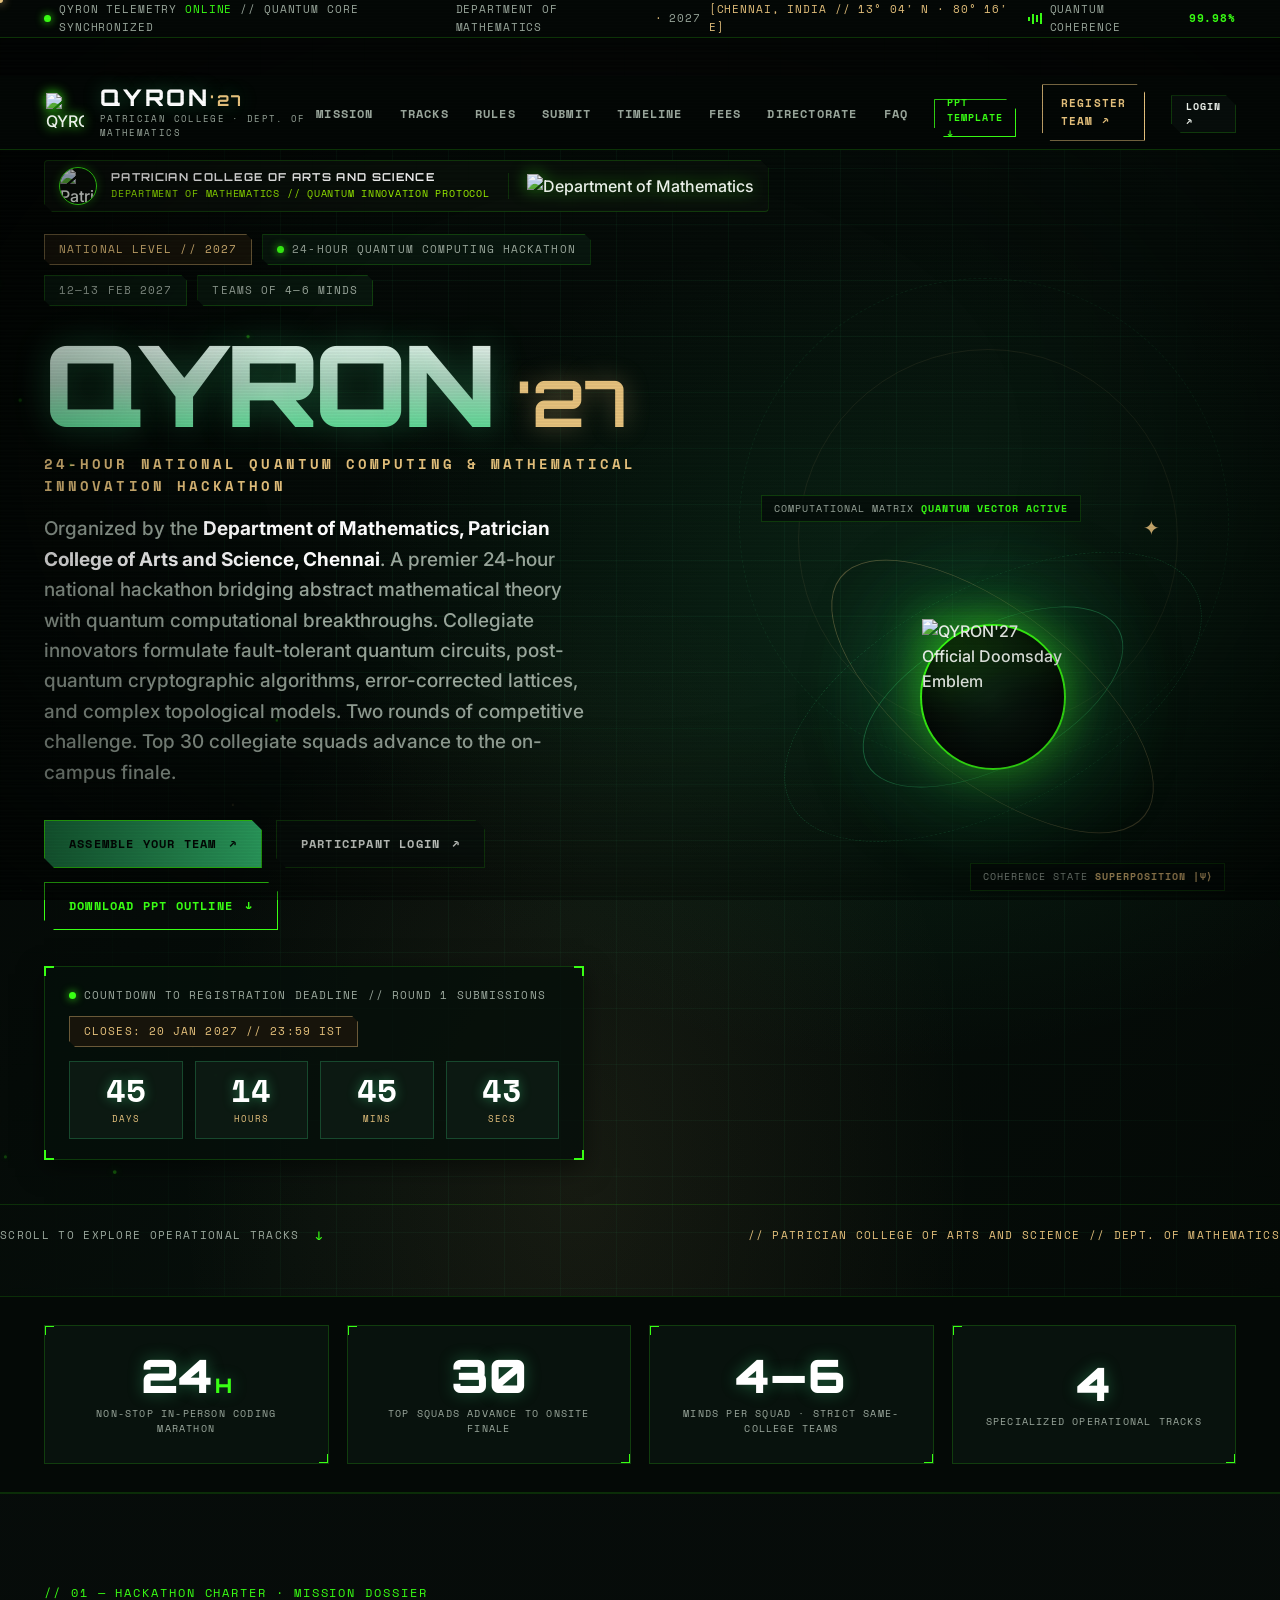
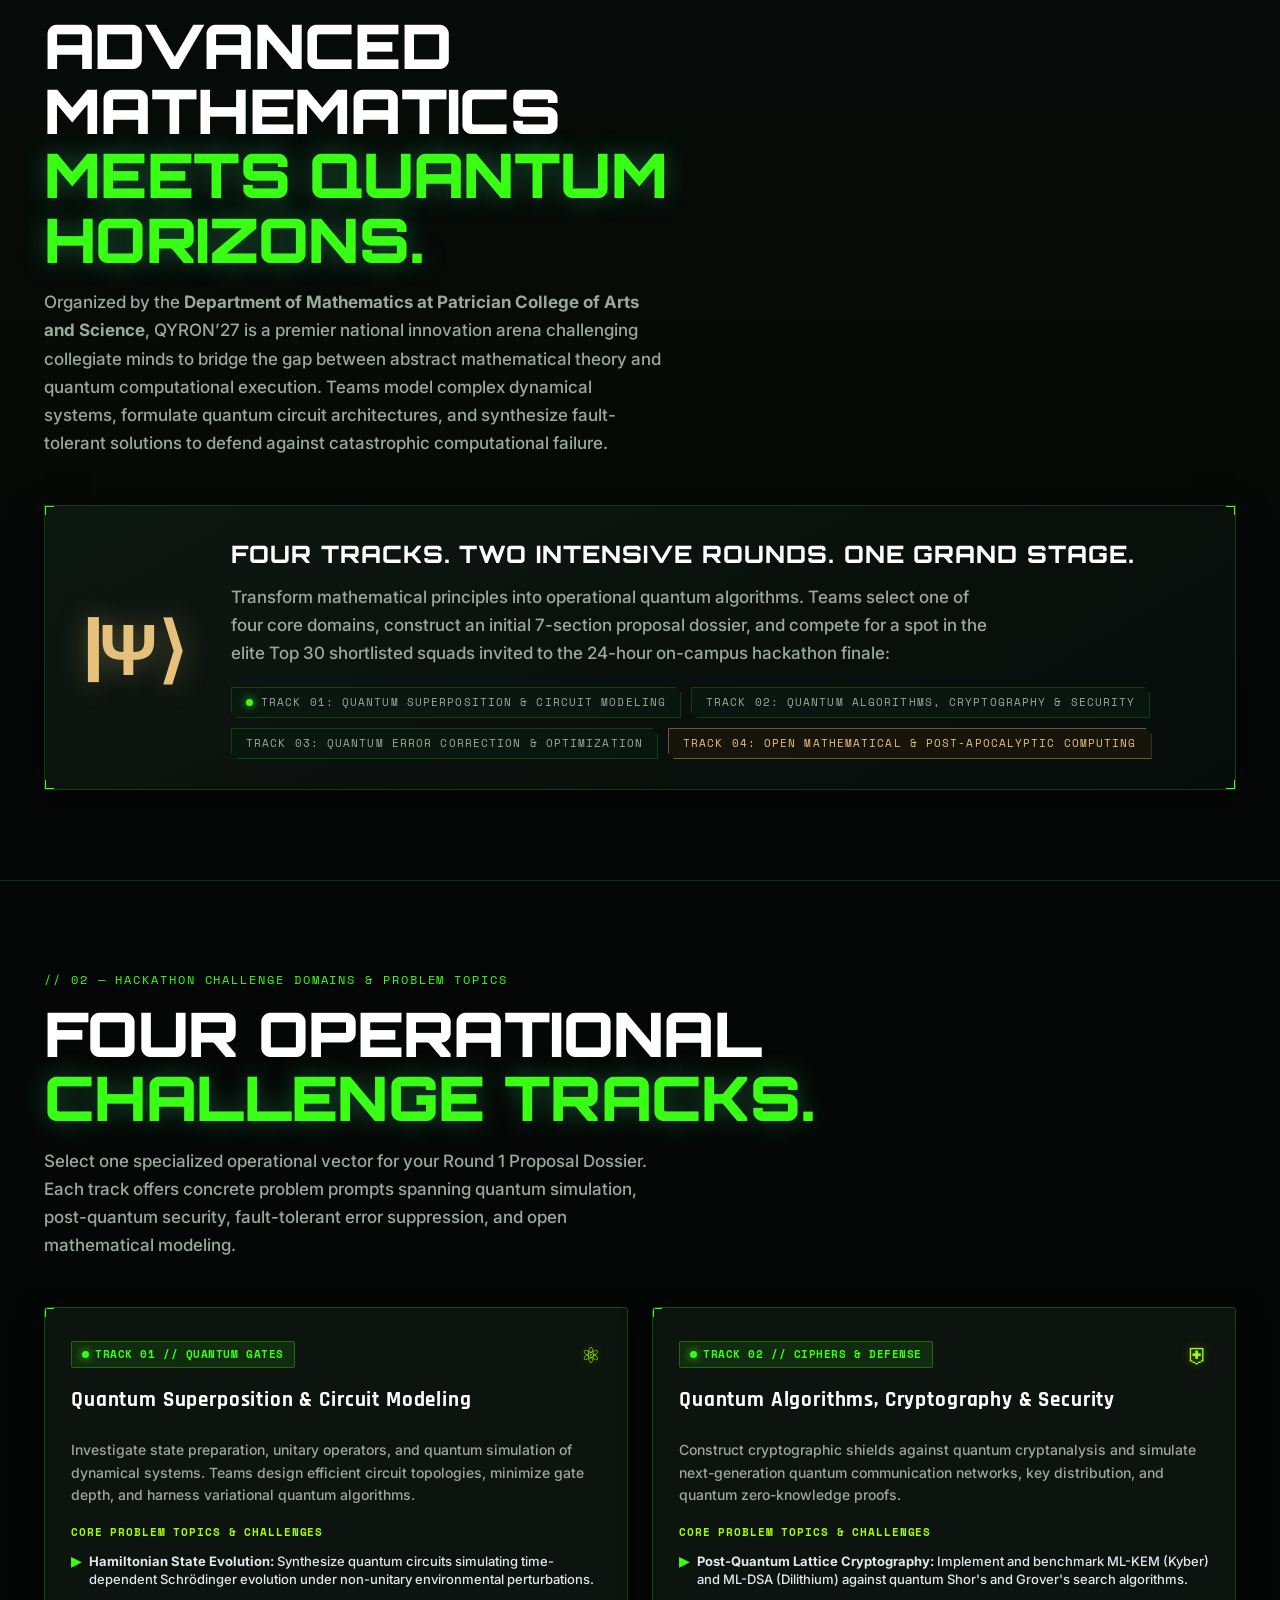
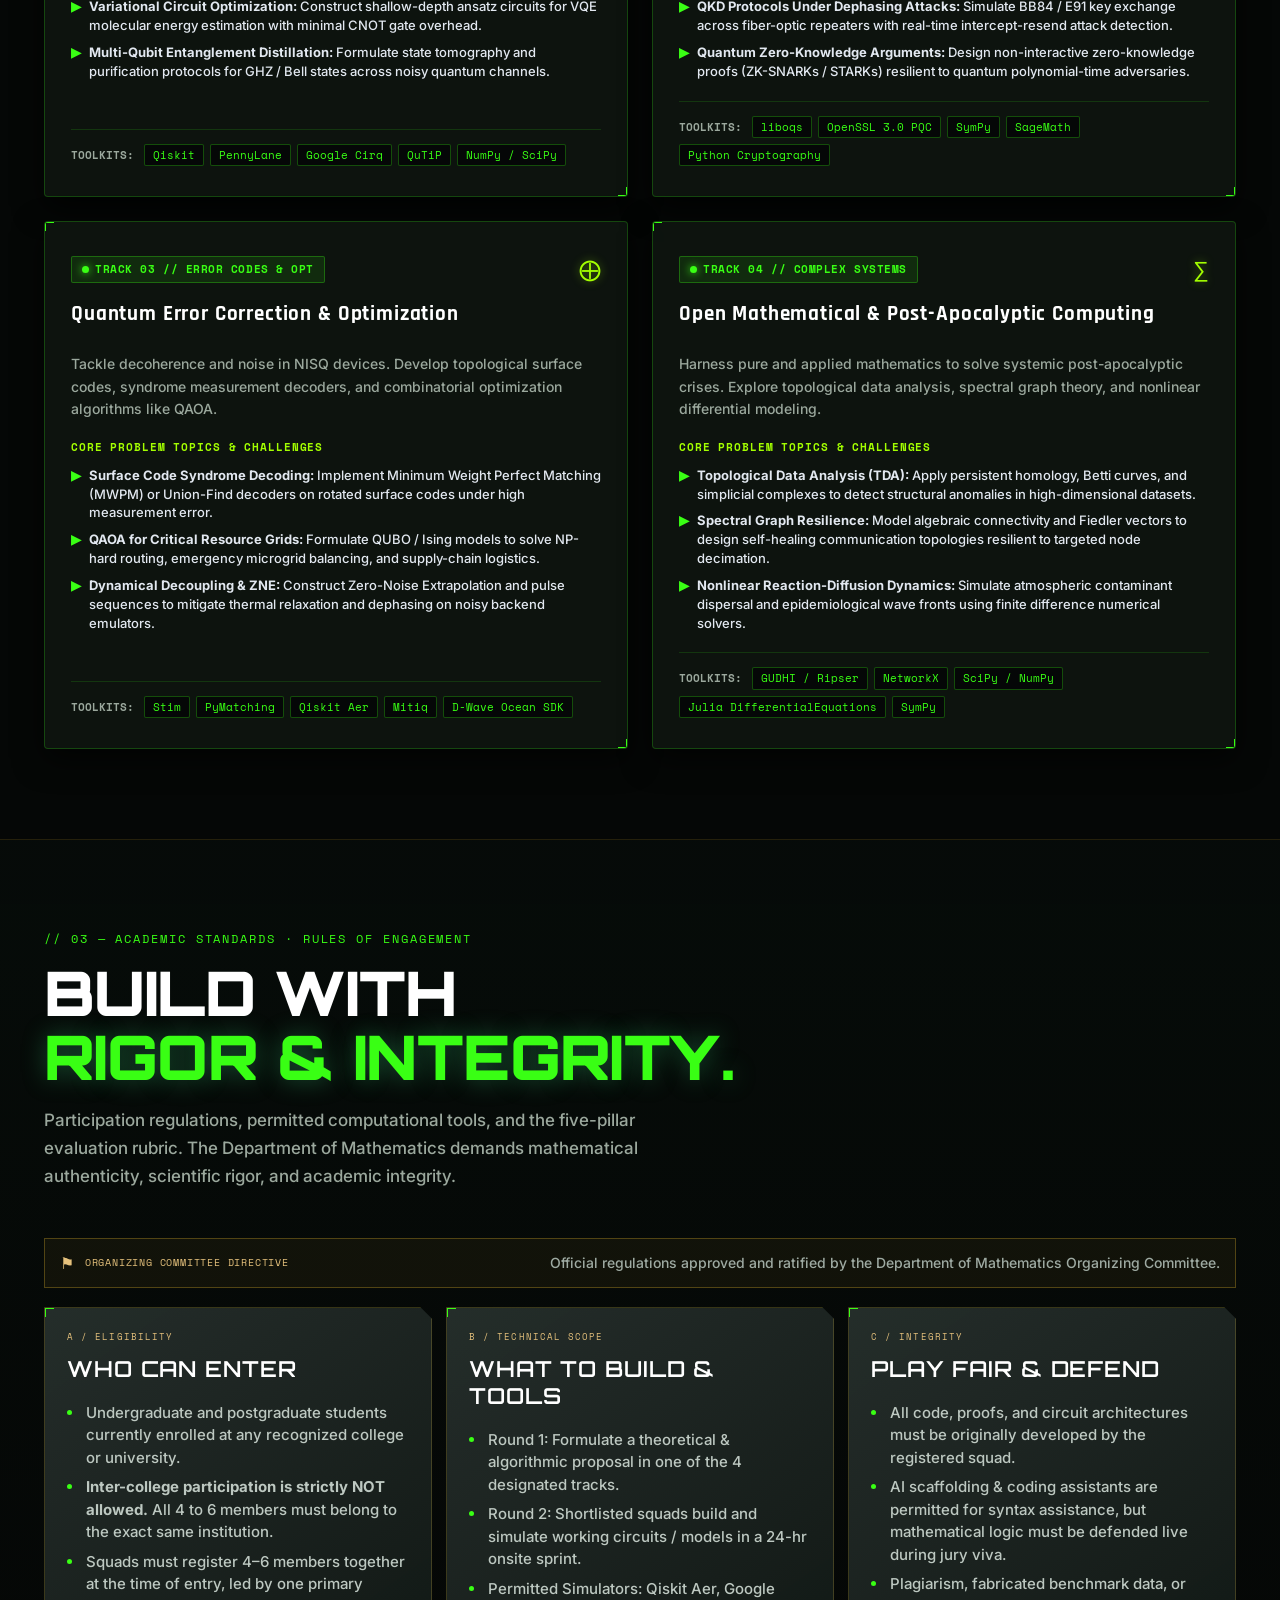
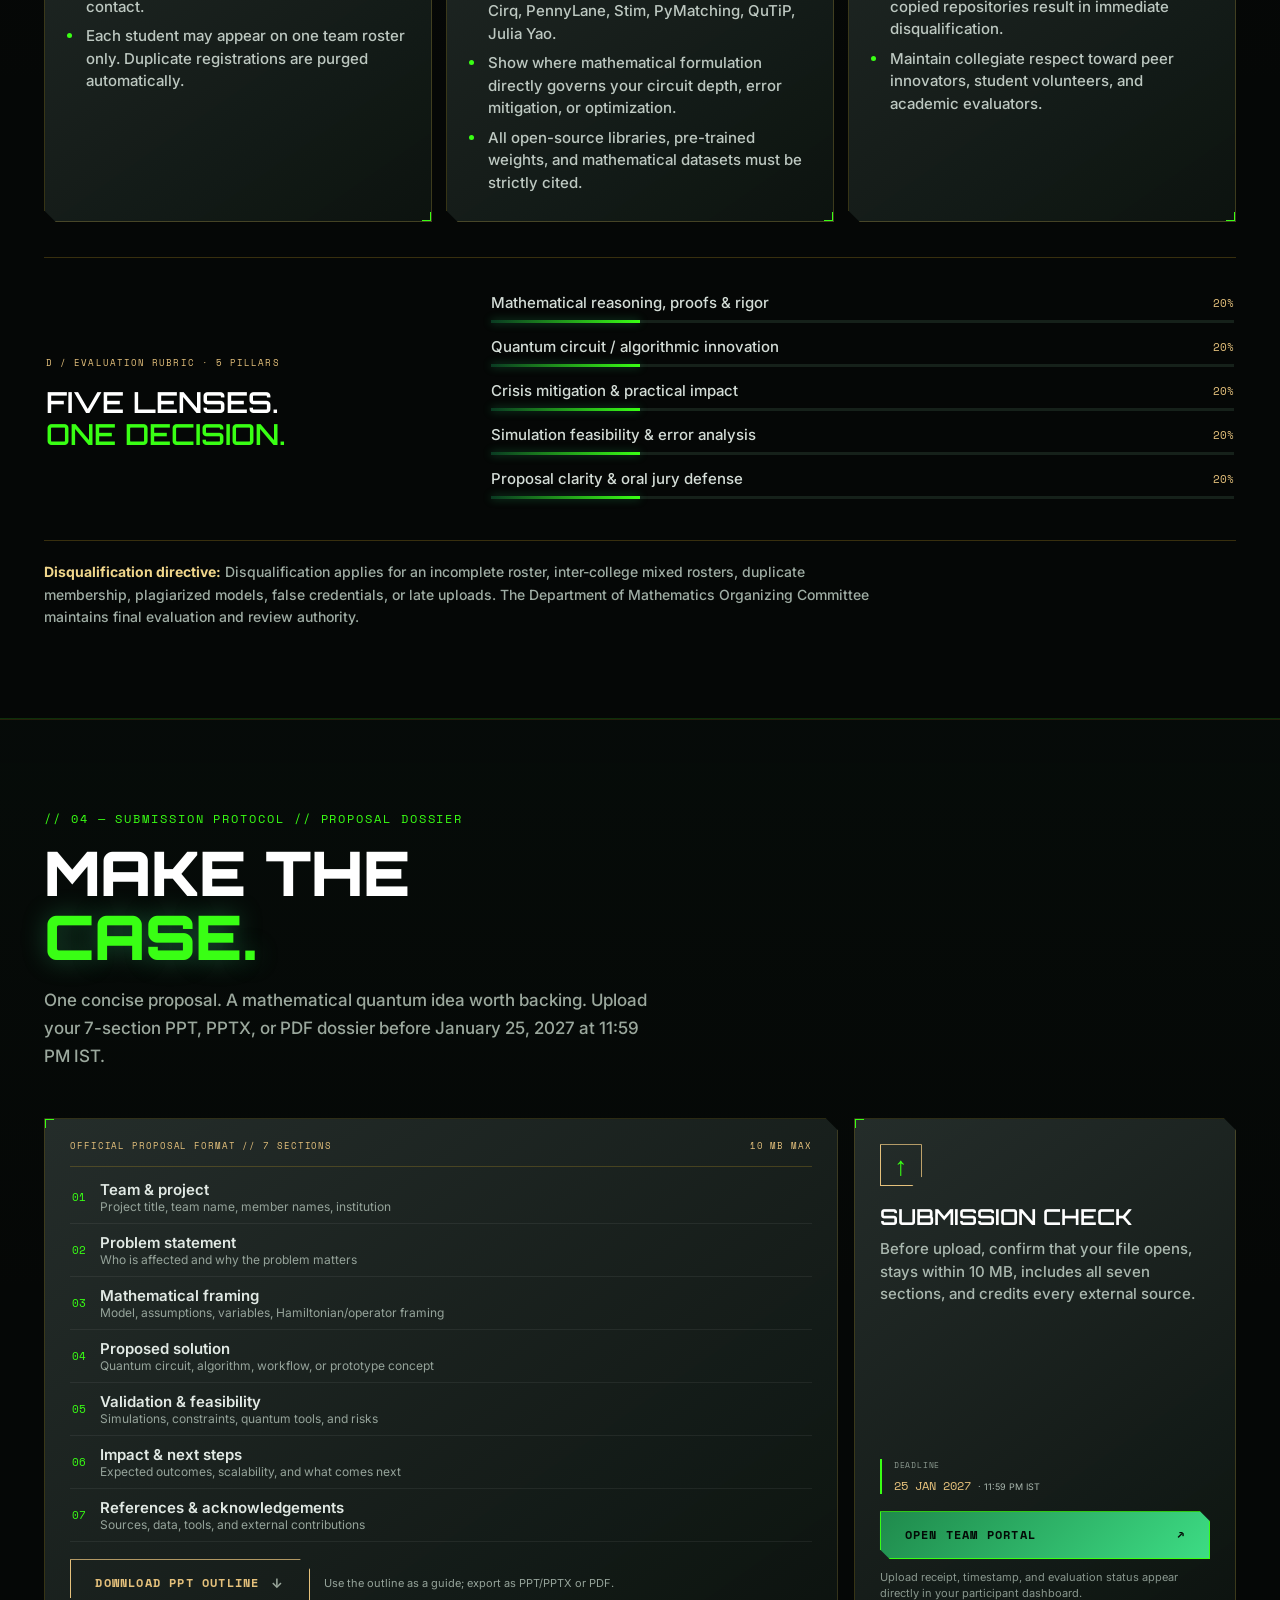
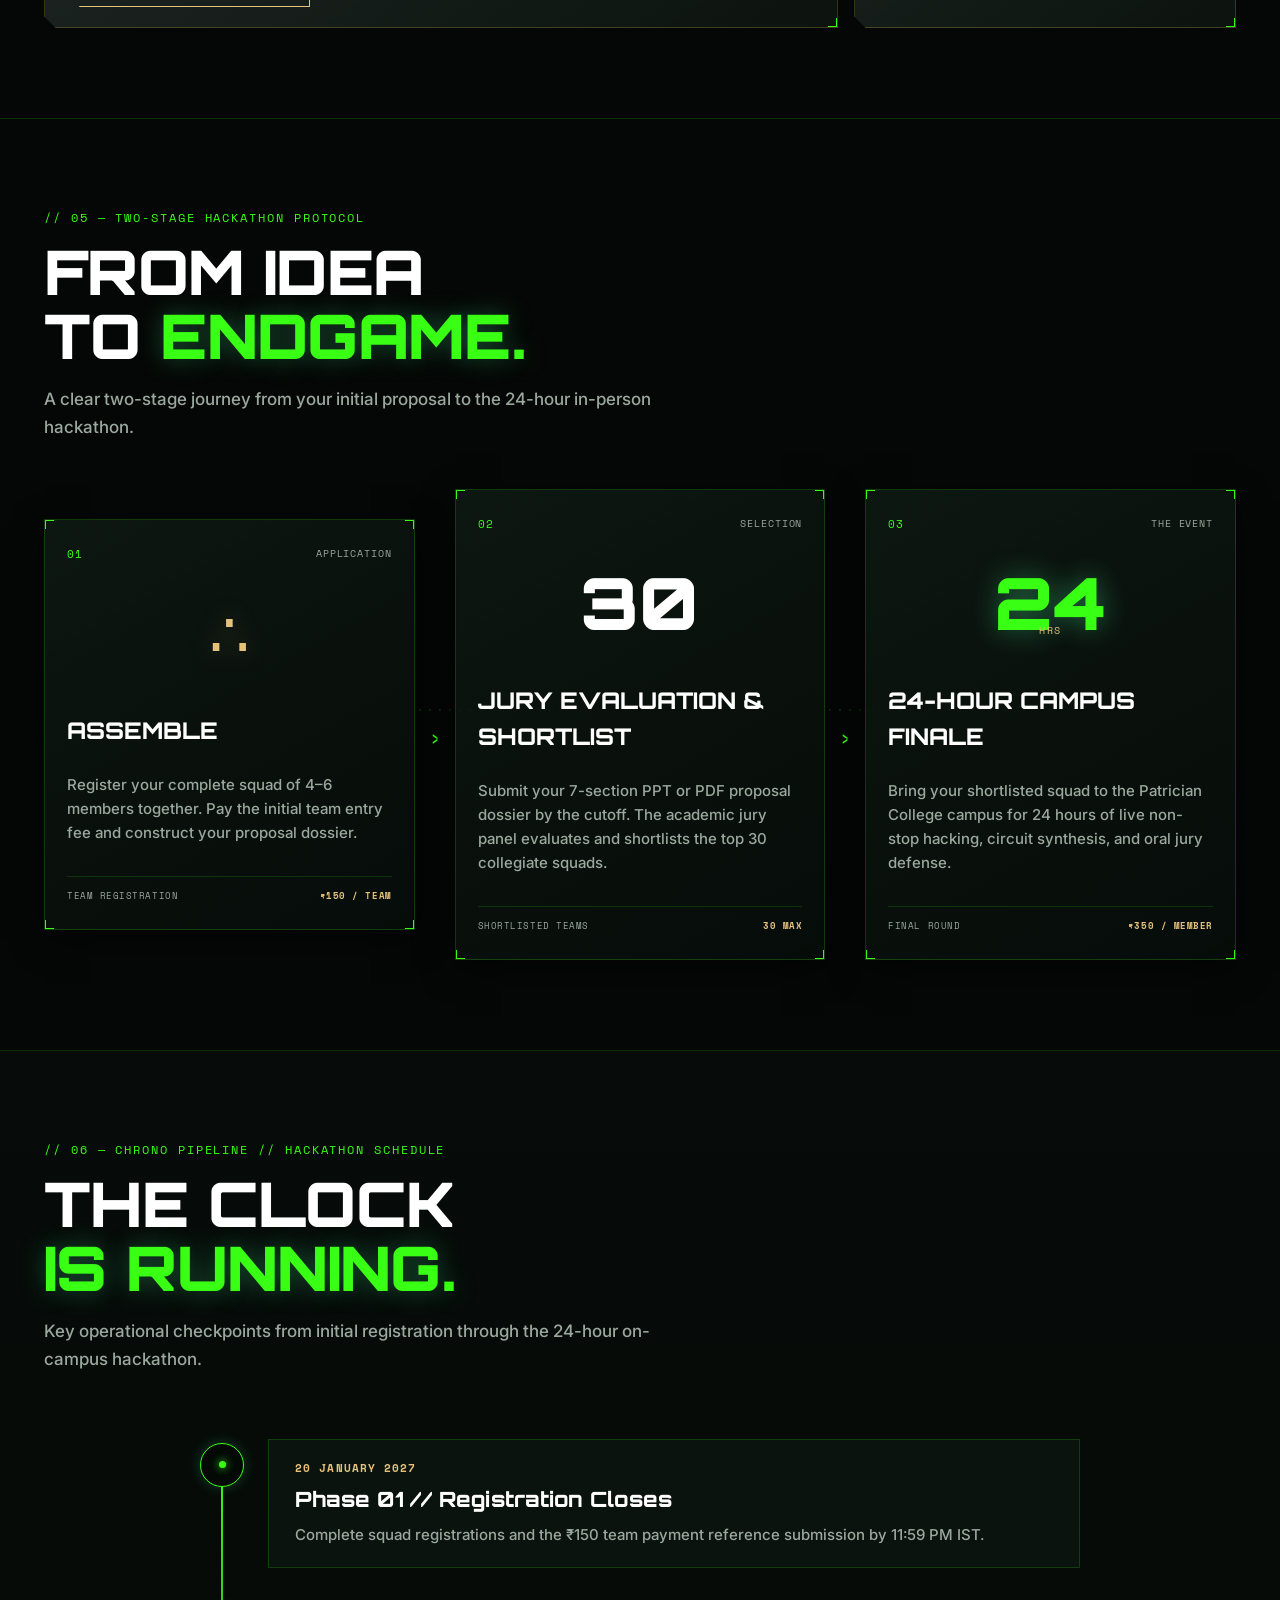
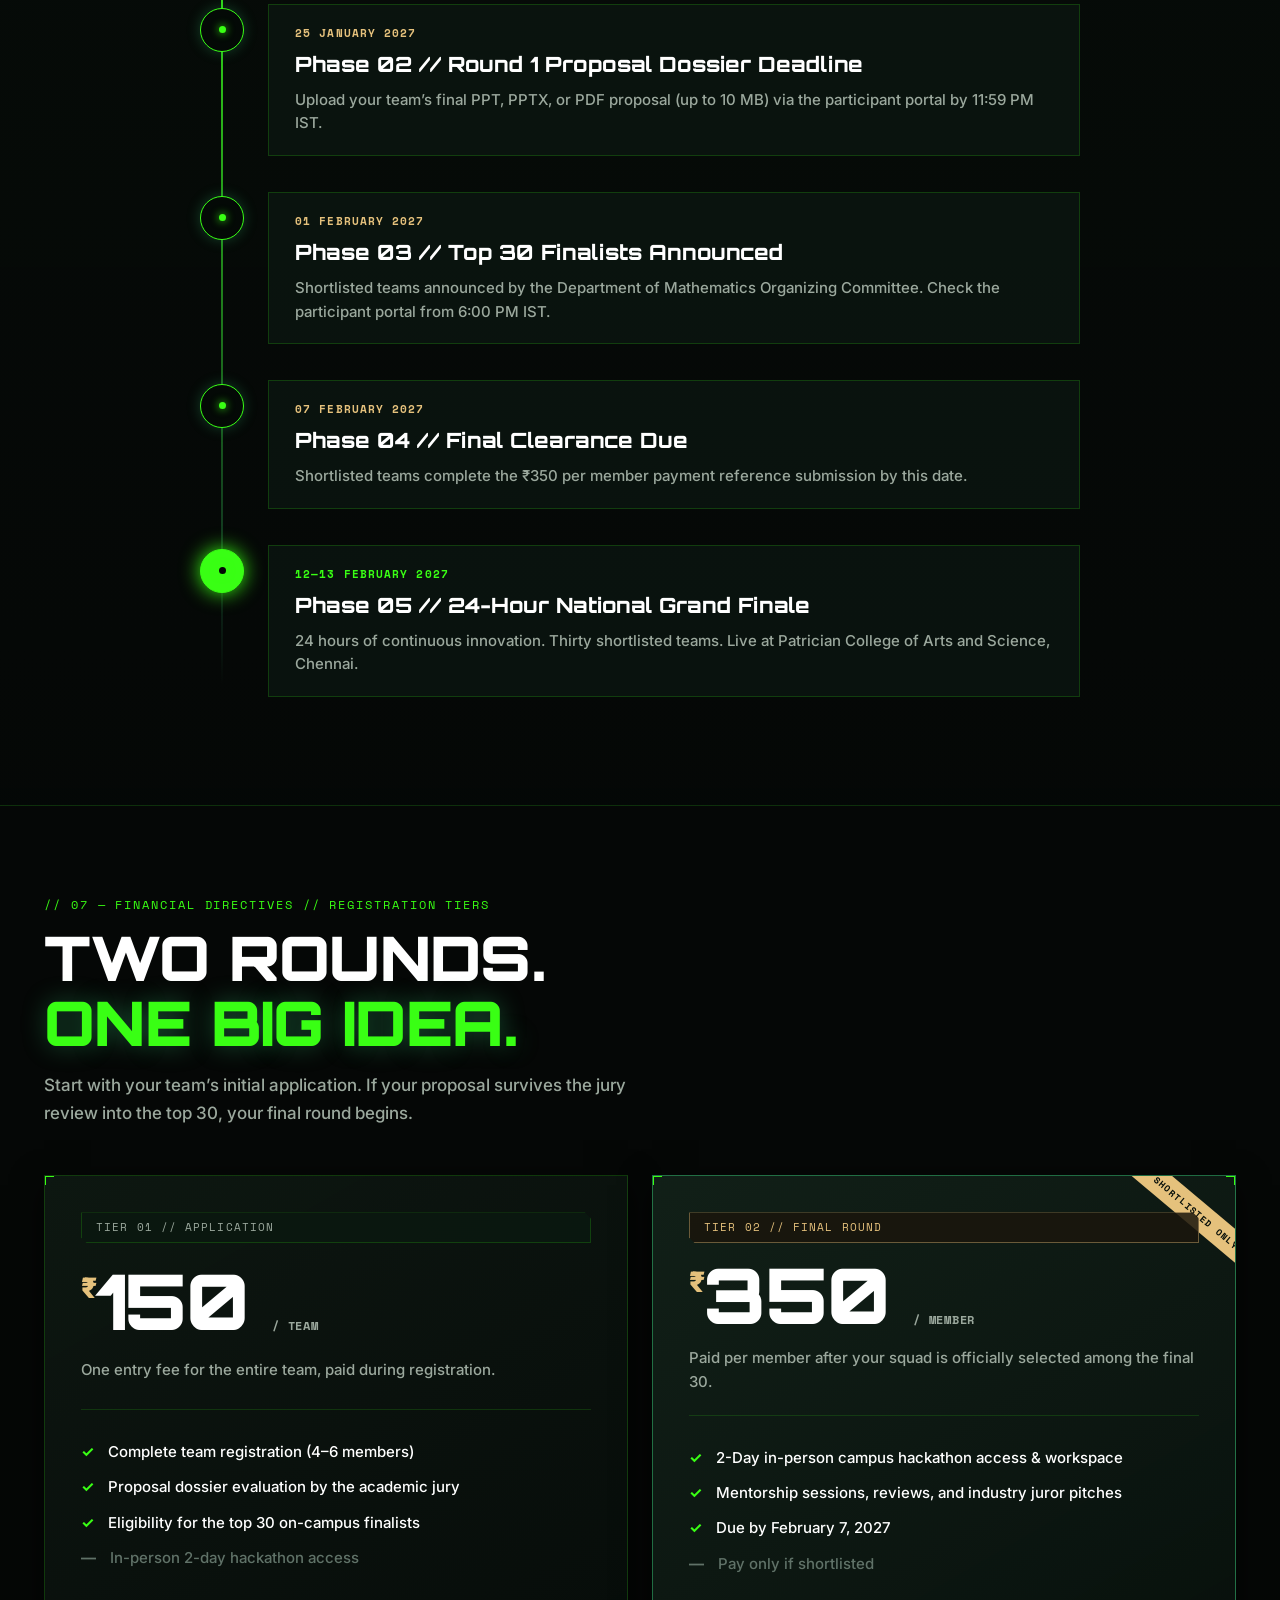
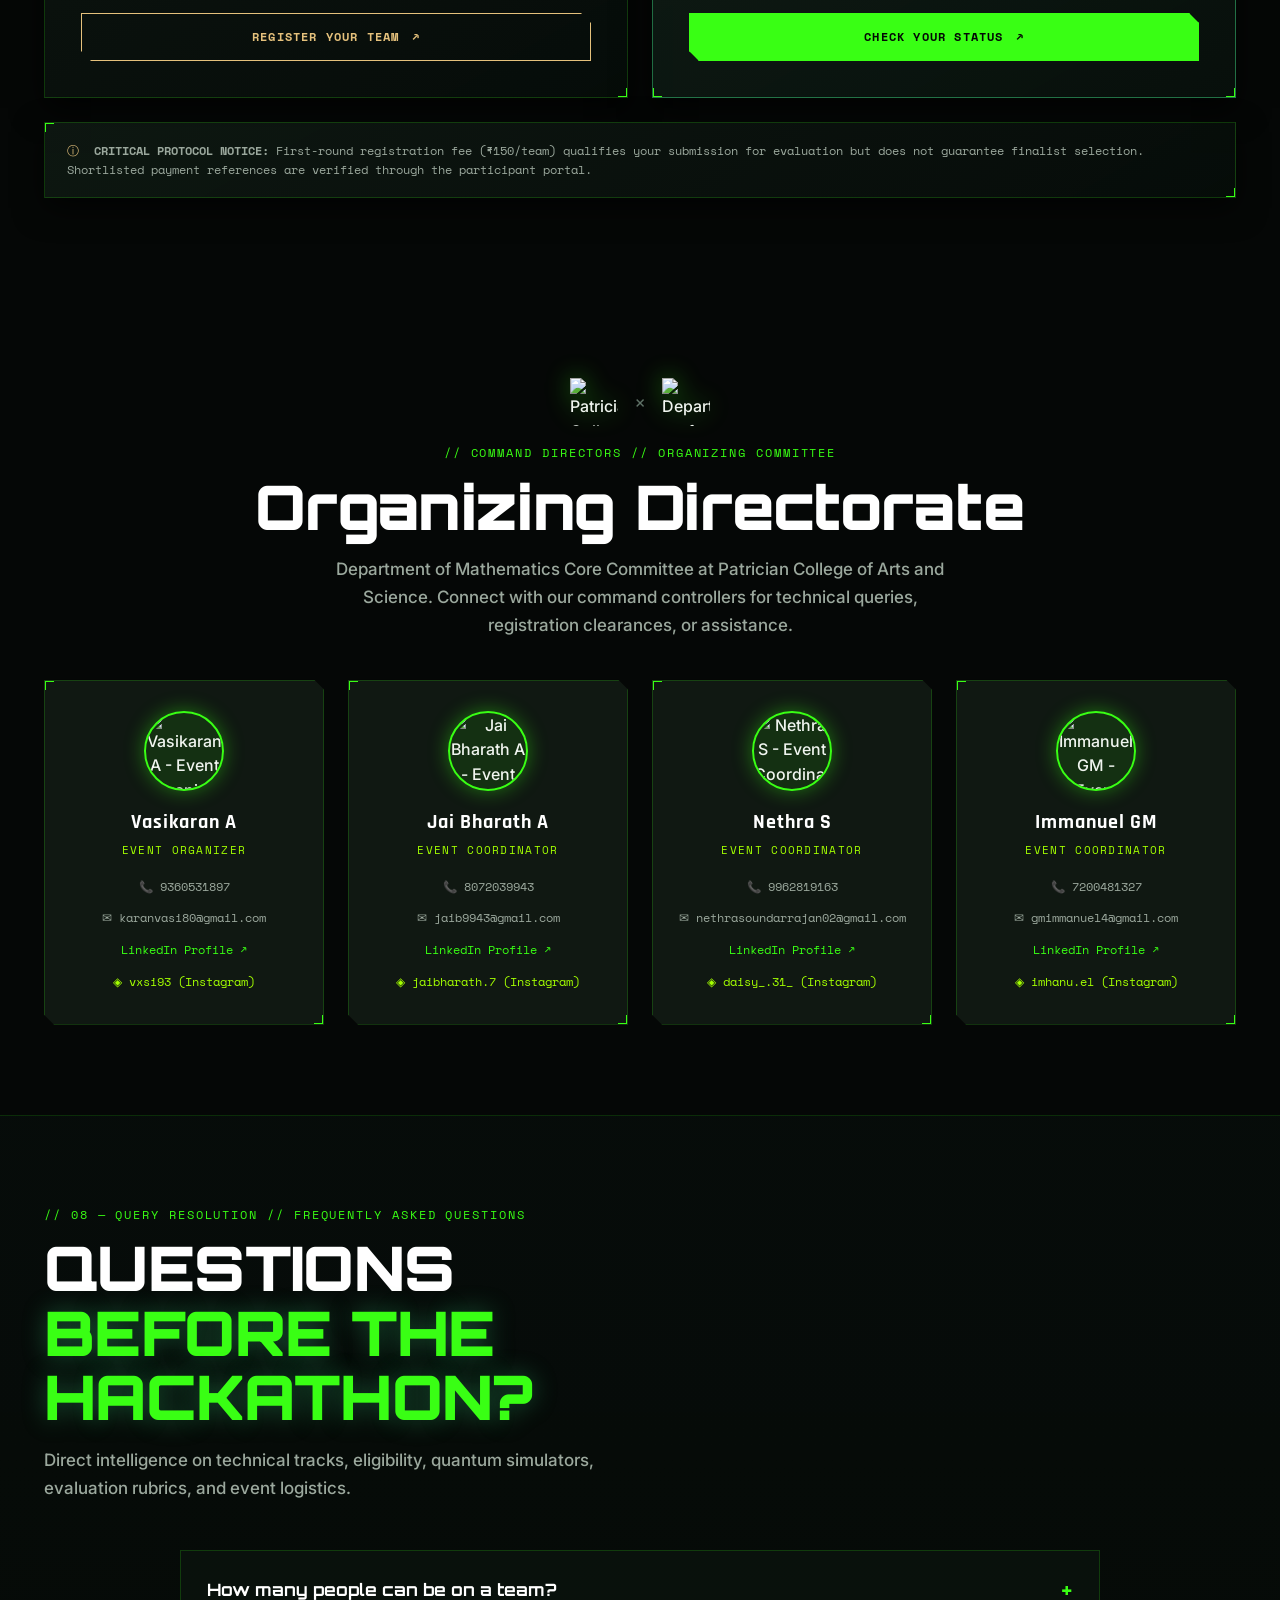
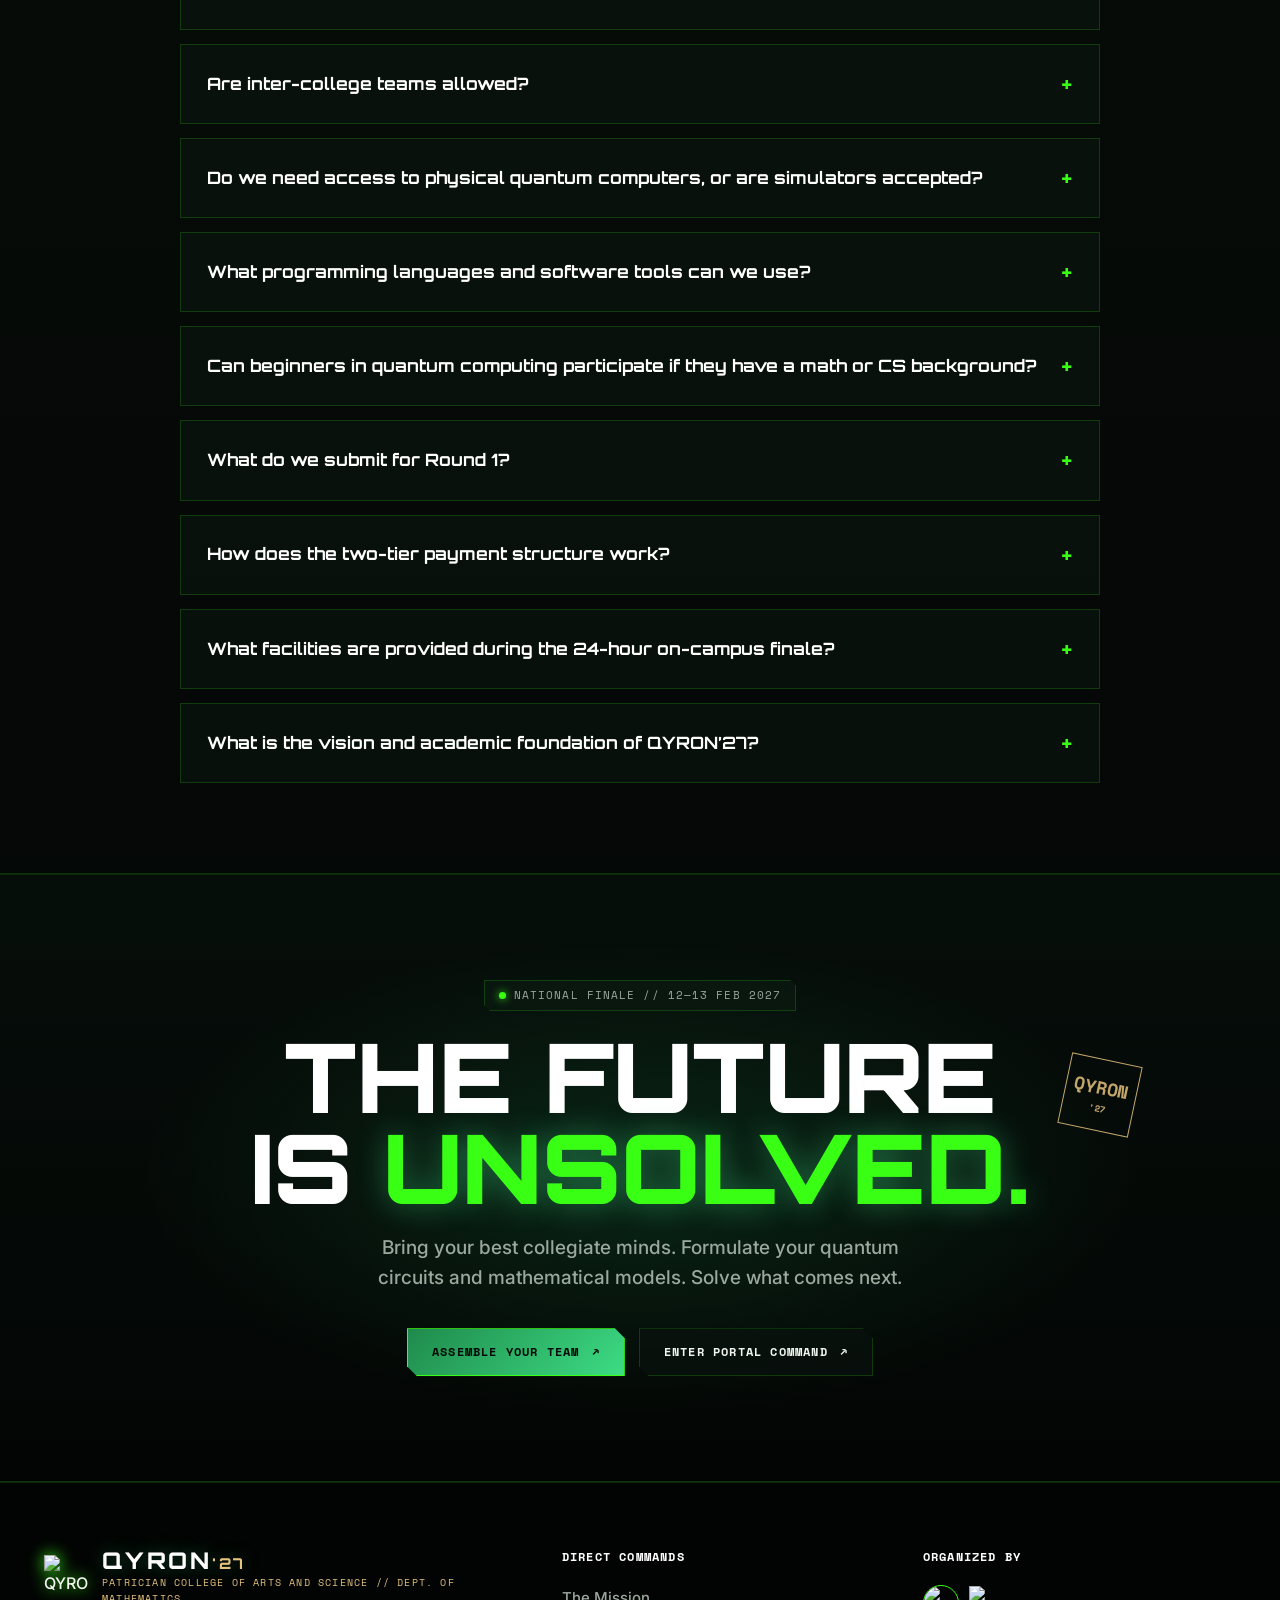
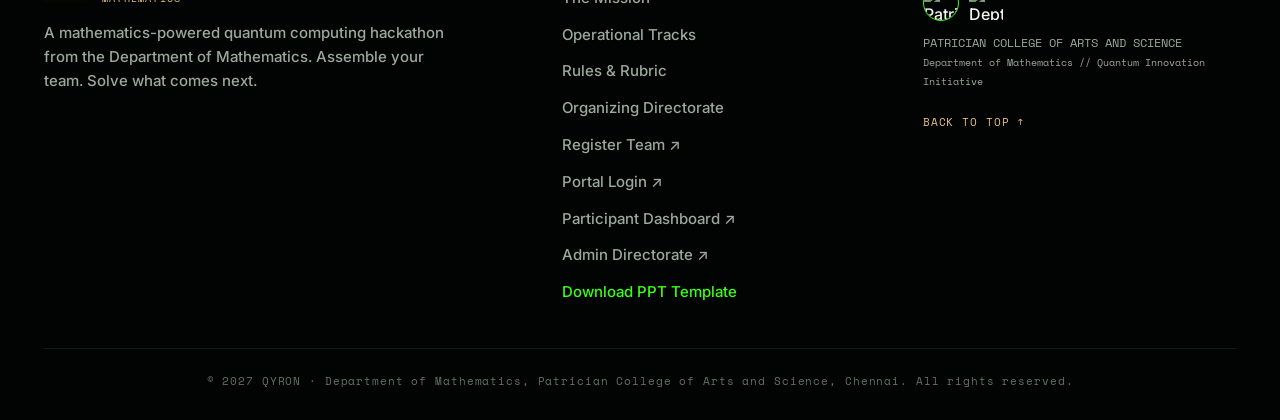
==== frontend/index.html @ 776b0c41 "first commit" ====
<!doctype html>
<html lang="en">
  <head>
    <meta charset="UTF-8" />
    <meta name="viewport" content="width=device-width, initial-scale=1.0" />
    <meta name="theme-color" content="#030504" />
    <meta name="description" content="QYRON’27 — A 24-Hour National Quantum Computing & Mathematical Innovation Hackathon organized by the Department of Mathematics, Patrician College of Arts and Science, Chennai. Assemble your team. Formulate what comes next." />
    <title>QYRON’27 — National Quantum Computing &amp; Mathematical Innovation Hackathon</title>
    <!-- Favicon -->
    <link rel="icon" type="image/x-icon" href="/favicon.ico" />
    <link rel="icon" type="image/png" sizes="32x32" href="/assets/favicon-32x32.png" />
    <link rel="icon" type="image/png" sizes="16x16" href="/assets/favicon-16x16.png" />
    <link rel="apple-touch-icon" sizes="180x180" href="/assets/apple-touch-icon.png" />
    <!-- Typography: Orbitron, Rajdhani, Space Mono, Inter -->
    <link rel="preconnect" href="https://fonts.googleapis.com" />
    <link rel="preconnect" href="https://fonts.gstatic.com" crossorigin />
    <link href="https://fonts.googleapis.com/css2?family=Inter:wght@300;400;500;600;700&family=Orbitron:wght@500;600;700;800;900&family=Rajdhani:wght@500;600;700&family=Space+Mono:ital,wght@0,400;0,700;1,400&display=swap" rel="stylesheet" />
    <link rel="stylesheet" href="/css/variables.css" />
    <link rel="stylesheet" href="/css/base.css" />
    <link rel="stylesheet" href="/css/components.css" />
    <link rel="stylesheet" href="/css/site-sections.css" />
    <link rel="stylesheet" href="/css/feature-components.css" />
    <link rel="stylesheet" href="/css/portal-features.css" />
    <link rel="stylesheet" href="/css/animations.css" />
    <link rel="stylesheet" href="/portal.css" />
    <link rel="stylesheet" href="/css/doom-theme.css" />
    <script src="/js/doom-cursor.js" defer></script>
    <script src="/main.js" defer></script>
    <script src="/js/doom-eggs.js" defer></script>
  </head>
  <body>
    <!-- Loading Screen -->
    <div class="loading-screen" id="loadingScreen" aria-hidden="true">
      <div class="loading-lockup">
        PATRICIAN COLLEGE OF ARTS AND SCIENCE // DEPT. OF MATHEMATICS
        <strong>QYRON’27</strong>
        <span id="bootLine">INITIALIZING NATIONAL QUANTUM HACKATHON</span>
      </div>
    </div>

    <!-- CRT Overlay & Cyber Grid -->
    <div class="crt-overlay" aria-hidden="true"></div>
    <div class="cyber-grid" aria-hidden="true"></div>
    <div class="noise" aria-hidden="true"></div>

    <!-- Top HUD Telemetry Bar (Aligned with Container) -->
    <header class="hud-bar" id="hudTopBar">
      <div class="container">
        <div class="hud-telemetry-item">
          <span class="pulse-led"></span>
          <span class="mono-tag">
            <span class="hud-status-full">QYRON TELEMETRY <b>ONLINE</b> // QUANTUM CORE SYNCHRONIZED</span>
            <span class="hud-status-short">QYRON GRID <b>ACTIVE</b></span>
          </span>
        </div>
        <div class="hud-telemetry-item">
          <span class="mono-tag">DEPARTMENT OF MATHEMATICS <em>·</em> 2027</span>
          <span class="mono-tag hud-coord" style="color:var(--gold);">[CHENNAI, INDIA // 13° 04′ N · 80° 16′ E]</span>
        </div>
        <div class="hud-telemetry-item">
          <span class="audio-toggle">
            <span class="sound-bars"><i></i><i></i><i></i><i></i></span>
            QUANTUM COHERENCE <b>99.98%</b>
          </span>
        </div>
      </div>
    </header>

    <!-- Main Navigation Bar (Aligned with Container) -->
    <nav class="term-navbar">
      <div class="container">
        <a class="term-logo-wrapper" href="#home" aria-label="QYRON home">
          <div class="term-emblem" style="padding:2px; display:flex; align-items:center; justify-content:center;">
            <img src="assets/qyron-logo-doomsday.png" alt="QYRON 27 Emblem" style="width:38px; height:38px; object-fit:contain; filter:drop-shadow(0 0 6px var(--doom-green));">
          </div>
          <div>
            <div class="term-brand-name">QYRON<span>'27</span></div>
            <div class="term-brand-sub">PATRICIAN COLLEGE · DEPT. OF MATHEMATICS</div>
          </div>
        </a>

        <button class="mobile-nav-toggle" id="menuToggle" aria-label="Open navigation">☰</button>

        <ul class="term-nav-links" id="mainNav">
          <li><a href="#mission" class="term-nav-link">MISSION</a></li>
          <li><a href="#tracks" class="term-nav-link">TRACKS</a></li>
          <li><a href="#rules" class="term-nav-link">RULES</a></li>
          <li><a href="#submission-guide" class="term-nav-link">SUBMIT</a></li>
          <li><a href="#timeline" class="term-nav-link">TIMELINE</a></li>
          <li><a href="#fees" class="term-nav-link">FEES</a></li>
          <li><a href="#team" class="term-nav-link">DIRECTORATE</a></li>
          <li><a href="#faq" class="term-nav-link">FAQ</a></li>
          <li><a class="button button-outline" href="assets/qyron-proposal-outline.pptx" download style="border-color:var(--doom-green);color:var(--doom-green);height:38px;padding:0 12px;font-size:10px;">PPT TEMPLATE ↓</a></li>
          <li><a href="/register" class="btn-register">REGISTER TEAM ↗</a></li>
          <li><a href="/login" class="button button-ghost" style="height:38px;padding:0 14px;font-size:10px;">LOGIN ↗</a></li>
        </ul>
      </div>
    </nav>

    <main>
      <!-- ═══════ HERO SECTION ═══════ -->
      <section class="hero" id="home">
        <canvas class="ember-canvas" id="emberCanvas" aria-hidden="true"></canvas>
        <div class="hero-grid" aria-hidden="true"></div>
        <div class="orbit orbit-one" aria-hidden="true"></div>
        <div class="orbit orbit-two" aria-hidden="true"></div>

        <div class="container">
          <!-- INSTITUTIONAL CO-HOSTING ACCREDITATION BADGE -->
          <div class="inst-partner-strip">
            <img src="assets/patrician-college-logo.jpg" alt="Patrician College of Arts and Science" class="inst-logo-patrician">
            <div class="inst-details">
              <strong>PATRICIAN COLLEGE OF ARTS AND SCIENCE</strong>
              <span>DEPARTMENT OF MATHEMATICS // QUANTUM INNOVATION PROTOCOL</span>
            </div>
            <div class="inst-divider"></div>
            <div class="inst-logo-iic-badge" title="Department of Mathematics Emblem">
              <img src="assets/department-phoenix-logo.png" alt="Department of Mathematics" class="inst-logo-dept">
            </div>
          </div>

          <div class="hero-two-col">
            <!-- Left Column: Copy -->
            <div class="hero-copy">
              <div class="hero-badge-group">
                <span class="term-badge term-badge-gold">NATIONAL LEVEL // 2027</span>
                <span class="term-badge"><span class="pulse-led"></span>24-HOUR QUANTUM COMPUTING HACKATHON</span>
                <span class="term-badge">12—13 FEB 2027</span>
                <span class="term-badge">TEAMS OF 4—6 MINDS</span>
              </div>

              <h1 aria-label="QYRON '27"><span class="hero-name">QYRON</span><span class="hero-year-mark">'27</span></h1>

              <div class="hero-tagline">24-HOUR NATIONAL QUANTUM COMPUTING &amp; MATHEMATICAL INNOVATION HACKATHON</div>

              <p class="hero-lede">
                Organized by the <strong>Department of Mathematics, Patrician College of Arts and Science, Chennai</strong>. A premier 24-hour national hackathon bridging abstract mathematical theory with quantum computational breakthroughs. Collegiate innovators formulate fault-tolerant quantum circuits, post-quantum cryptographic algorithms, error-corrected lattices, and complex topological models. Two rounds of competitive challenge. Top 30 collegiate squads advance to the on-campus finale.
              </p>

              <div class="hero-actions">
                <a class="button button-primary" href="/register">ASSEMBLE YOUR TEAM <span>↗</span></a>
                <a class="button button-ghost" href="/login">PARTICIPANT LOGIN <span>↗</span></a>
                <a class="button button-outline" href="assets/qyron-proposal-outline.pptx" download style="border-color:var(--doom-green);color:var(--doom-green);">DOWNLOAD PPT OUTLINE <span>↓</span></a>
              </div>

              <!-- In-Hero Countdown Box -->
              <div class="countdown-container">
                <div class="hud-corner hud-corner-tl"></div>
                <div class="hud-corner hud-corner-tr"></div>
                <div class="hud-corner hud-corner-bl"></div>
                <div class="hud-corner hud-corner-br"></div>
                <div class="countdown-header">
                  <div class="countdown-title">
                    <span class="pulse-led"></span>
                    <span>COUNTDOWN TO REGISTRATION DEADLINE // ROUND 1 SUBMISSIONS</span>
                  </div>
                  <span class="term-badge term-badge-gold">CLOSES: 20 JAN 2027 // 23:59 IST</span>
                </div>
                <div class="countdown-digits" id="countdown">
                  <div class="digit-card"><b>--</b><small>DAYS</small></div>
                  <div class="digit-card"><b>--</b><small>HOURS</small></div>
                  <div class="digit-card"><b>--</b><small>MINS</small></div>
                  <div class="digit-card"><b>--</b><small>SECS</small></div>
                </div>
              </div>
            </div>

            <!-- Right Column: Singularity Reticle with Official QYRON Doomsday Logo -->
            <div class="hero-visual" aria-label="Official QYRON'27 Doomsday Emblem and quantum field">
              <div class="hero-hud-visual">
                <div class="hud-data-tag hud-data-tag-1">
                  <span>COMPUTATIONAL MATRIX</span> <b>QUANTUM VECTOR ACTIVE</b>
                </div>
                <div class="singularity">
                  <!-- Official Doomsday Q Logo Core -->
                  <div class="singularity-core doomsday-logo-core" id="qCore" data-egg="QYRON'27: The future rises from mathematical rigor. Click to cycle quantum states.">
                    <img src="assets/qyron-logo-doomsday.png" alt="QYRON'27 Official Doomsday Emblem" class="hero-doomsday-logo-img">
                  </div>
                  <div class="ring ring-a"></div>
                  <div class="ring ring-b"></div>
                  <div class="ring ring-c"></div>
                  <div class="singularity-cross">✦</div>
                </div>
                <div class="hud-data-tag hud-data-tag-2">
                  <span>COHERENCE STATE</span> <b>SUPERPOSITION |Ψ⟩ <i class="tiny-pulse"></i></b>
                </div>
              </div>
            </div>
              </div>
            </div>
          </div>

          <div class="hero-bottom">
            <span>SCROLL TO EXPLORE OPERATIONAL TRACKS</span>
            <span class="scroll-mark">↓</span>
            <span class="hero-bottom-right">// PATRICIAN COLLEGE OF ARTS AND SCIENCE // DEPT. OF MATHEMATICS</span>
          </div>
        </div>
      </section>

      <!-- ═══════ STATS STRIP ═══════ -->
      <section class="stats-strip-section">
        <div class="container">
          <div class="stats-strip">
            <div class="stat-item">
              <div class="hud-corner hud-corner-tl"></div>
              <div class="hud-corner hud-corner-br"></div>
              <div class="stat-val">24<span>H</span></div>
              <div class="stat-desc">NON-STOP IN-PERSON CODING MARATHON</div>
            </div>
            <div class="stat-item">
              <div class="hud-corner hud-corner-tl"></div>
              <div class="hud-corner hud-corner-br"></div>
              <div class="stat-val">30</div>
              <div class="stat-desc">TOP SQUADS ADVANCE TO ONSITE FINALE</div>
            </div>
            <div class="stat-item">
              <div class="hud-corner hud-corner-tl"></div>
              <div class="hud-corner hud-corner-br"></div>
              <div class="stat-val">4—6</div>
              <div class="stat-desc">MINDS PER SQUAD · STRICT SAME-COLLEGE TEAMS</div>
            </div>
            <div class="stat-item">
              <div class="hud-corner hud-corner-tl"></div>
              <div class="hud-corner hud-corner-br"></div>
              <div class="stat-val" data-egg="4 Specialized Tracks: Superposition, Cryptography, Error Correction, and Mathematical Computing">4</div>
              <div class="stat-desc">SPECIALIZED OPERATIONAL TRACKS</div>
            </div>
          </div>
        </div>
      </section>

      <!-- ═══════ 01 — THE MISSION ═══════ -->
      <section class="section section-alt content-section mission" id="mission">
        <div class="container">
          <div class="section-header">
            <span class="section-eyebrow">// 01 — HACKATHON CHARTER · MISSION DOSSIER</span>
            <h2 class="section-title">ADVANCED MATHEMATICS<br /><span>MEETS QUANTUM HORIZONS.</span></h2>
            <p class="section-desc">
              Organized by the <strong>Department of Mathematics at Patrician College of Arts and Science</strong>, QYRON’27 is a premier national innovation arena challenging collegiate minds to bridge the gap between abstract mathematical theory and quantum computational execution. Teams model complex dynamical systems, formulate quantum circuit architectures, and synthesize fault-tolerant solutions to defend against catastrophic computational failure.
            </p>
          </div>

          <div class="hud-panel mission-panel">
            <div class="hud-corner hud-corner-tl"></div>
            <div class="hud-corner hud-corner-tr"></div>
            <div class="hud-corner hud-corner-bl"></div>
            <div class="hud-corner hud-corner-br"></div>
            <div class="mission-panel-layout">
              <div class="mission-symbol" data-egg="|Ψ⟩ = α|Math⟩ + β|Quantum⟩. Coherence guaranteed by mathematical rigor.">|Ψ⟩</div>
              <div>
                <h3>FOUR TRACKS. TWO INTENSIVE ROUNDS. ONE GRAND STAGE.</h3>
                <p>
                  Transform mathematical principles into operational quantum algorithms. Teams select one of four core domains, construct an initial 7-section proposal dossier, and compete for a spot in the elite Top 30 shortlisted squads invited to the 24-hour on-campus hackathon finale:
                </p>
                <div class="mission-meta">
                  <span class="term-badge"><span class="pulse-led"></span>TRACK 01: QUANTUM SUPERPOSITION &amp; CIRCUIT MODELING</span>
                  <span class="term-badge">TRACK 02: QUANTUM ALGORITHMS, CRYPTOGRAPHY &amp; SECURITY</span>
                  <span class="term-badge">TRACK 03: QUANTUM ERROR CORRECTION &amp; OPTIMIZATION</span>
                  <span class="term-badge term-badge-gold">TRACK 04: OPEN MATHEMATICAL &amp; POST-APOCALYPTIC COMPUTING</span>
                </div>
              </div>
            </div>
          </div>
        </div>
      </section>

      <!-- ═══════ 02 — OPERATIONAL TRACKS & PROBLEM TOPICS ═══════ -->
      <section class="section content-section tracks-section" id="tracks">
        <div class="container">
          <div class="section-header">
            <span class="section-eyebrow">// 02 — HACKATHON CHALLENGE DOMAINS &amp; PROBLEM TOPICS</span>
            <h2 class="section-title">FOUR OPERATIONAL<br /><span>CHALLENGE TRACKS.</span></h2>
            <p class="section-desc">
              Select one specialized operational vector for your Round 1 Proposal Dossier. Each track offers concrete problem prompts spanning quantum simulation, post-quantum security, fault-tolerant error suppression, and open mathematical modeling.
            </p>
          </div>

          <div class="tracks-grid">
            <!-- Track 01 -->
            <article class="track-card hud-panel">
              <div class="hud-corner hud-corner-tl"></div>
              <div class="hud-corner hud-corner-br"></div>
              <div class="track-card-header">
                <span class="track-badge"><span class="pulse-led"></span>TRACK 01 // QUANTUM GATES</span>
                <span class="track-card-icon">⚛</span>
              </div>
              <h3 class="track-title">Quantum Superposition &amp; Circuit Modeling</h3>
              <p class="track-desc">
                Investigate state preparation, unitary operators, and quantum simulation of dynamical systems. Teams design efficient circuit topologies, minimize gate depth, and harness variational quantum algorithms.
              </p>
              <div class="track-subtopics-title">CORE PROBLEM TOPICS &amp; CHALLENGES</div>
              <ul class="track-subtopics-list">
                <li>
                  <span class="bullet">▶</span>
                  <span><strong>Hamiltonian State Evolution:</strong> Synthesize quantum circuits simulating time-dependent Schrödinger evolution under non-unitary environmental perturbations.</span>
                </li>
                <li>
                  <span class="bullet">▶</span>
                  <span><strong>Variational Circuit Optimization:</strong> Construct shallow-depth ansatz circuits for VQE molecular energy estimation with minimal CNOT gate overhead.</span>
                </li>
                <li>
                  <span class="bullet">▶</span>
                  <span><strong>Multi-Qubit Entanglement Distillation:</strong> Formulate state tomography and purification protocols for GHZ / Bell states across noisy quantum channels.</span>
                </li>
              </ul>
              <div class="track-toolkits">
                <span class="track-toolkits-label">TOOLKITS:</span>
                <span class="track-tool-pill">Qiskit</span>
                <span class="track-tool-pill">PennyLane</span>
                <span class="track-tool-pill">Google Cirq</span>
                <span class="track-tool-pill">QuTiP</span>
                <span class="track-tool-pill">NumPy / SciPy</span>
              </div>
            </article>

            <!-- Track 02 -->
            <article class="track-card hud-panel">
              <div class="hud-corner hud-corner-tl"></div>
              <div class="hud-corner hud-corner-br"></div>
              <div class="track-card-header">
                <span class="track-badge"><span class="pulse-led"></span>TRACK 02 // CIPHERS &amp; DEFENSE</span>
                <span class="track-card-icon">⛨</span>
              </div>
              <h3 class="track-title">Quantum Algorithms, Cryptography &amp; Security</h3>
              <p class="track-desc">
                Construct cryptographic shields against quantum cryptanalysis and simulate next-generation quantum communication networks, key distribution, and quantum zero-knowledge proofs.
              </p>
              <div class="track-subtopics-title">CORE PROBLEM TOPICS &amp; CHALLENGES</div>
              <ul class="track-subtopics-list">
                <li>
                  <span class="bullet">▶</span>
                  <span><strong>Post-Quantum Lattice Cryptography:</strong> Implement and benchmark ML-KEM (Kyber) and ML-DSA (Dilithium) against quantum Shor's and Grover's search algorithms.</span>
                </li>
                <li>
                  <span class="bullet">▶</span>
                  <span><strong>QKD Protocols Under Dephasing Attacks:</strong> Simulate BB84 / E91 key exchange across fiber-optic repeaters with real-time intercept-resend attack detection.</span>
                </li>
                <li>
                  <span class="bullet">▶</span>
                  <span><strong>Quantum Zero-Knowledge Arguments:</strong> Design non-interactive zero-knowledge proofs (ZK-SNARKs / STARKs) resilient to quantum polynomial-time adversaries.</span>
                </li>
              </ul>
              <div class="track-toolkits">
                <span class="track-toolkits-label">TOOLKITS:</span>
                <span class="track-tool-pill">liboqs</span>
                <span class="track-tool-pill">OpenSSL 3.0 PQC</span>
                <span class="track-tool-pill">SymPy</span>
                <span class="track-tool-pill">SageMath</span>
                <span class="track-tool-pill">Python Cryptography</span>
              </div>
            </article>

            <!-- Track 03 -->
            <article class="track-card hud-panel">
              <div class="hud-corner hud-corner-tl"></div>
              <div class="hud-corner hud-corner-br"></div>
              <div class="track-card-header">
                <span class="track-badge"><span class="pulse-led"></span>TRACK 03 // ERROR CODES &amp; OPT</span>
                <span class="track-card-icon">⨁</span>
              </div>
              <h3 class="track-title">Quantum Error Correction &amp; Optimization</h3>
              <p class="track-desc">
                Tackle decoherence and noise in NISQ devices. Develop topological surface codes, syndrome measurement decoders, and combinatorial optimization algorithms like QAOA.
              </p>
              <div class="track-subtopics-title">CORE PROBLEM TOPICS &amp; CHALLENGES</div>
              <ul class="track-subtopics-list">
                <li>
                  <span class="bullet">▶</span>
                  <span><strong>Surface Code Syndrome Decoding:</strong> Implement Minimum Weight Perfect Matching (MWPM) or Union-Find decoders on rotated surface codes under high measurement error.</span>
                </li>
                <li>
                  <span class="bullet">▶</span>
                  <span><strong>QAOA for Critical Resource Grids:</strong> Formulate QUBO / Ising models to solve NP-hard routing, emergency microgrid balancing, and supply-chain logistics.</span>
                </li>
                <li>
                  <span class="bullet">▶</span>
                  <span><strong>Dynamical Decoupling &amp; ZNE:</strong> Construct Zero-Noise Extrapolation and pulse sequences to mitigate thermal relaxation and dephasing on noisy backend emulators.</span>
                </li>
              </ul>
              <div class="track-toolkits">
                <span class="track-toolkits-label">TOOLKITS:</span>
                <span class="track-tool-pill">Stim</span>
                <span class="track-tool-pill">PyMatching</span>
                <span class="track-tool-pill">Qiskit Aer</span>
                <span class="track-tool-pill">Mitiq</span>
                <span class="track-tool-pill">D-Wave Ocean SDK</span>
              </div>
            </article>

            <!-- Track 04 -->
            <article class="track-card hud-panel">
              <div class="hud-corner hud-corner-tl"></div>
              <div class="hud-corner hud-corner-br"></div>
              <div class="track-card-header">
                <span class="track-badge"><span class="pulse-led"></span>TRACK 04 // COMPLEX SYSTEMS</span>
                <span class="track-card-icon">∑</span>
              </div>
              <h3 class="track-title">Open Mathematical &amp; Post-Apocalyptic Computing</h3>
              <p class="track-desc">
                Harness pure and applied mathematics to solve systemic post-apocalyptic crises. Explore topological data analysis, spectral graph theory, and nonlinear differential modeling.
              </p>
              <div class="track-subtopics-title">CORE PROBLEM TOPICS &amp; CHALLENGES</div>
              <ul class="track-subtopics-list">
                <li>
                  <span class="bullet">▶</span>
                  <span><strong>Topological Data Analysis (TDA):</strong> Apply persistent homology, Betti curves, and simplicial complexes to detect structural anomalies in high-dimensional datasets.</span>
                </li>
                <li>
                  <span class="bullet">▶</span>
                  <span><strong>Spectral Graph Resilience:</strong> Model algebraic connectivity and Fiedler vectors to design self-healing communication topologies resilient to targeted node decimation.</span>
                </li>
                <li>
                  <span class="bullet">▶</span>
                  <span><strong>Nonlinear Reaction-Diffusion Dynamics:</strong> Simulate atmospheric contaminant dispersal and epidemiological wave fronts using finite difference numerical solvers.</span>
                </li>
              </ul>
              <div class="track-toolkits">
                <span class="track-toolkits-label">TOOLKITS:</span>
                <span class="track-tool-pill">GUDHI / Ripser</span>
                <span class="track-tool-pill">NetworkX</span>
                <span class="track-tool-pill">SciPy / NumPy</span>
                <span class="track-tool-pill">Julia DifferentialEquations</span>
                <span class="track-tool-pill">SymPy</span>
              </div>
            </article>
          </div>
        </div>
      </section>

      <!-- ═══════ 03 — RULES OF ENGAGEMENT ═══════ -->
      <section class="section section-alt content-section rules-section" id="rules">
        <div class="container">
          <div class="section-header">
            <span class="section-eyebrow">// 03 — ACADEMIC STANDARDS · RULES OF ENGAGEMENT</span>
            <h2 class="section-title">BUILD WITH<br /><span>RIGOR &amp; INTEGRITY.</span></h2>
            <p class="section-desc">
              Participation regulations, permitted computational tools, and the five-pillar evaluation rubric. The Department of Mathematics demands mathematical authenticity, scientific rigor, and academic integrity.
            </p>
          </div>

          <div class="rules-review-note">
            <span>⚑</span> ORGANIZING COMMITTEE DIRECTIVE
            <span class="rules-note-copy">Official regulations approved and ratified by the Department of Mathematics Organizing Committee.</span>
          </div>

          <div class="rules-grid">
            <article class="rules-card hud-panel">
              <div class="hud-corner hud-corner-tl"></div>
              <div class="hud-corner hud-corner-br"></div>
              <span class="rules-card-index">A / ELIGIBILITY</span>
              <h3>WHO CAN ENTER</h3>
              <ul>
                <li>Undergraduate and postgraduate students currently enrolled at any recognized college or university.</li>
                <li><strong>Inter-college participation is strictly NOT allowed.</strong> All 4 to 6 members must belong to the exact same institution.</li>
                <li>Squads must register 4–6 members together at the time of entry, led by one primary contact.</li>
                <li>Each student may appear on one team roster only. Duplicate registrations are purged automatically.</li>
              </ul>
            </article>

            <article class="rules-card hud-panel">
              <div class="hud-corner hud-corner-tl"></div>
              <div class="hud-corner hud-corner-br"></div>
              <span class="rules-card-index">B / TECHNICAL SCOPE</span>
              <h3>WHAT TO BUILD &amp; TOOLS</h3>
              <ul>
                <li>Round 1: Formulate a theoretical &amp; algorithmic proposal in one of the 4 designated tracks.</li>
                <li>Round 2: Shortlisted squads build and simulate working circuits / models in a 24-hr onsite sprint.</li>
                <li>Permitted Simulators: Qiskit Aer, Google Cirq, PennyLane, Stim, PyMatching, QuTiP, Julia Yao.</li>
                <li>Show where mathematical formulation directly governs your circuit depth, error mitigation, or optimization.</li>
                <li>All open-source libraries, pre-trained weights, and mathematical datasets must be strictly cited.</li>
              </ul>
            </article>

            <article class="rules-card hud-panel">
              <div class="hud-corner hud-corner-tl"></div>
              <div class="hud-corner hud-corner-br"></div>
              <span class="rules-card-index">C / INTEGRITY</span>
              <h3>PLAY FAIR &amp; DEFEND</h3>
              <ul>
                <li>All code, proofs, and circuit architectures must be originally developed by the registered squad.</li>
                <li>AI scaffolding &amp; coding assistants are permitted for syntax assistance, but mathematical logic must be defended live during jury viva.</li>
                <li>Plagiarism, fabricated benchmark data, or copied repositories result in immediate disqualification.</li>
                <li>Maintain collegiate respect toward peer innovators, student volunteers, and academic evaluators.</li>
              </ul>
            </article>
          </div>

          <div class="rubric-block">
            <div>
              <span class="rules-card-index">D / EVALUATION RUBRIC · 5 PILLARS</span>
              <h3>FIVE LENSES.<br /><span>ONE DECISION.</span></h3>
            </div>
            <div class="rubric-list">
              <div><span>Mathematical reasoning, proofs &amp; rigor</span><b>20%</b><i><u style="width:20%"></u></i></div>
              <div><span>Quantum circuit / algorithmic innovation</span><b>20%</b><i><u style="width:20%"></u></i></div>
              <div><span>Crisis mitigation &amp; practical impact</span><b>20%</b><i><u style="width:20%"></u></i></div>
              <div><span>Simulation feasibility &amp; error analysis</span><b>20%</b><i><u style="width:20%"></u></i></div>
              <div><span>Proposal clarity &amp; oral jury defense</span><b>20%</b><i><u style="width:20%"></u></i></div>
            </div>
          </div>
          <p class="disqualification-note">
            <b>Disqualification directive:</b> Disqualification applies for an incomplete roster, inter-college mixed rosters, duplicate membership, plagiarized models, false credentials, or late uploads. The Department of Mathematics Organizing Committee maintains final evaluation and review authority.
          </p>
        </div>
      </section>

      <!-- ═══════ 04 — SUBMISSION DOSSIER ═══════ -->
      <section class="section section-alt content-section submission-guide" id="submission-guide">
        <div class="container">
          <div class="section-header">
            <span class="section-eyebrow">// 04 — SUBMISSION PROTOCOL // PROPOSAL DOSSIER</span>
            <h2 class="section-title">MAKE THE<br /><span>CASE.</span></h2>
            <p class="section-desc">
              One concise proposal. A mathematical quantum idea worth backing. Upload your 7-section PPT, PPTX, or PDF dossier before January 25, 2027 at 11:59 PM IST.
            </p>
          </div>

          <div class="submission-panel">
            <div class="submission-outline hud-panel">
              <div class="hud-corner hud-corner-tl"></div>
              <div class="hud-corner hud-corner-tr"></div>
              <div class="hud-corner hud-corner-bl"></div>
              <div class="hud-corner hud-corner-br"></div>
              <div class="submission-panel-head">
                <span>OFFICIAL PROPOSAL FORMAT // 7 SECTIONS</span>
                <span>10 MB MAX</span>
              </div>
              <ol>
                <li><b>01</b><span><strong>Team &amp; project</strong><small>Project title, team name, member names, institution</small></span></li>
                <li><b>02</b><span><strong>Problem statement</strong><small>Who is affected and why the problem matters</small></span></li>
                <li><b>03</b><span><strong>Mathematical framing</strong><small>Model, assumptions, variables, Hamiltonian/operator framing</small></span></li>
                <li><b>04</b><span><strong>Proposed solution</strong><small>Quantum circuit, algorithm, workflow, or prototype concept</small></span></li>
                <li><b>05</b><span><strong>Validation &amp; feasibility</strong><small>Simulations, constraints, quantum tools, and risks</small></span></li>
                <li><b>06</b><span><strong>Impact &amp; next steps</strong><small>Expected outcomes, scalability, and what comes next</small></span></li>
                <li><b>07</b><span><strong>References &amp; acknowledgements</strong><small>Sources, data, tools, and external contributions</small></span></li>
              </ol>
              <div class="template-actions">
                <a class="button button-outline" href="assets/qyron-proposal-outline.pptx" download>DOWNLOAD PPT OUTLINE <span>↓</span></a>
                <span>Use the outline as a guide; export as PPT/PPTX or PDF.</span>
              </div>
            </div>

            <div class="upload-check-card hud-panel">
              <div class="hud-corner hud-corner-tl"></div>
              <div class="hud-corner hud-corner-br"></div>
              <div class="upload-icon">↑</div>
              <h3>SUBMISSION CHECK</h3>
              <p>Before upload, confirm that your file opens, stays within 10 MB, includes all seven sections, and credits every external source.</p>
              <div class="upload-deadline">
                <span>DEADLINE</span>
                <b>25 JAN 2027 <small>· 11:59 PM IST</small></b>
              </div>
              <a class="button button-primary" href="/portal" style="width:100%; justify-content:space-between;">
                <span>OPEN TEAM PORTAL</span> <span>↗</span>
              </a>
              <small>Upload receipt, timestamp, and evaluation status appear directly in your participant dashboard.</small>
            </div>
          </div>
        </div>
      </section>

      <!-- ═══════ 05 — YOUR PROTOCOL ═══════ -->
      <section class="section protocol content-section" id="protocol">
        <div class="container">
          <div class="section-header">
            <span class="section-eyebrow">// 05 — TWO-STAGE HACKATHON PROTOCOL</span>
            <h2 class="section-title">FROM IDEA<br />TO <span>ENDGAME.</span></h2>
            <p class="section-desc">A clear two-stage journey from your initial proposal to the 24-hour in-person hackathon.</p>
          </div>

          <div class="protocol-grid">
            <article class="protocol-card hud-panel">
              <div class="hud-corner hud-corner-tl"></div>
              <div class="hud-corner hud-corner-tr"></div>
              <div class="hud-corner hud-corner-bl"></div>
              <div class="hud-corner hud-corner-br"></div>
              <div class="protocol-number">01 <span>APPLICATION</span></div>
              <div class="protocol-art art-team"><span>∴</span><i></i><i></i><i></i><i></i></div>
              <h3>ASSEMBLE</h3>
              <p>Register your complete squad of 4–6 members together. Pay the initial team entry fee and construct your proposal dossier.</p>
              <div class="protocol-foot">TEAM REGISTRATION <b>₹150 / TEAM</b></div>
            </article>

            <div class="protocol-connector">··············· <span>›</span></div>

            <article class="protocol-card hud-panel">
              <div class="hud-corner hud-corner-tl"></div>
              <div class="hud-corner hud-corner-tr"></div>
              <div class="hud-corner hud-corner-bl"></div>
              <div class="hud-corner hud-corner-br"></div>
              <div class="protocol-number">02 <span>SELECTION</span></div>
              <div class="protocol-art art-select"><span>30</span><i class="target t1"></i><i class="target t2"></i></div>
              <h3>JURY EVALUATION &amp; SHORTLIST</h3>
              <p>Submit your 7-section PPT or PDF proposal dossier by the cutoff. The academic jury panel evaluates and shortlists the top 30 collegiate squads.</p>
              <div class="protocol-foot">SHORTLISTED TEAMS <b>30 MAX</b></div>
            </article>

            <div class="protocol-connector">··············· <span>›</span></div>

            <article class="protocol-card hud-panel">
              <div class="hud-corner hud-corner-tl"></div>
              <div class="hud-corner hud-corner-tr"></div>
              <div class="hud-corner hud-corner-bl"></div>
              <div class="hud-corner hud-corner-br"></div>
              <div class="protocol-number">03 <span>THE EVENT</span></div>
              <div class="protocol-art art-event"><span>24</span><small>HRS</small><i></i></div>
              <h3>24-HOUR CAMPUS FINALE</h3>
              <p>Bring your shortlisted squad to the Patrician College campus for 24 hours of live non-stop hacking, circuit synthesis, and oral jury defense.</p>
              <div class="protocol-foot">FINAL ROUND <b>₹350 / MEMBER</b></div>
            </article>
          </div>
        </div>
      </section>

      <!-- ═══════ 06 — TIMELINE ═══════ -->
      <section class="section section-alt timeline content-section" id="timeline">
        <div class="container">
          <div class="section-header">
            <span class="section-eyebrow">// 06 — CHRONO PIPELINE // HACKATHON SCHEDULE</span>
            <h2 class="section-title" data-egg="Time is malleable in the Quantum Realm. In this one, the deadline is absolute.">THE CLOCK<br /><span>IS RUNNING.</span></h2>
            <p class="section-desc">Key operational checkpoints from initial registration through the 24-hour on-campus hackathon.</p>
          </div>

          <div class="timeline-pipeline">
            <article class="timeline-stage">
              <div class="timeline-node"><span class="pulse-led"></span></div>
              <div class="timeline-info">
                <div class="timeline-date-badge">20 JANUARY 2027</div>
                <h4 class="timeline-stage-title">Phase 01 // Registration Closes</h4>
                <p>Complete squad registrations and the ₹150 team payment reference submission by 11:59 PM IST.</p>
              </div>
            </article>
            <article class="timeline-stage">
              <div class="timeline-node"><span class="pulse-led"></span></div>
              <div class="timeline-info">
                <div class="timeline-date-badge">25 JANUARY 2027</div>
                <h4 class="timeline-stage-title">Phase 02 // Round 1 Proposal Dossier Deadline</h4>
                <p>Upload your team’s final PPT, PPTX, or PDF proposal (up to 10 MB) via the participant portal by 11:59 PM IST.</p>
              </div>
            </article>
            <article class="timeline-stage">
              <div class="timeline-node"><span class="pulse-led"></span></div>
              <div class="timeline-info">
                <div class="timeline-date-badge">01 FEBRUARY 2027</div>
                <h4 class="timeline-stage-title">Phase 03 // Top 30 Finalists Announced</h4>
                <p>Shortlisted teams announced by the Department of Mathematics Organizing Committee. Check the participant portal from 6:00 PM IST.</p>
              </div>
            </article>
            <article class="timeline-stage">
              <div class="timeline-node"><span class="pulse-led"></span></div>
              <div class="timeline-info">
                <div class="timeline-date-badge">07 FEBRUARY 2027</div>
                <h4 class="timeline-stage-title">Phase 04 // Final Clearance Due</h4>
                <p>Shortlisted teams complete the ₹350 per member payment reference submission by this date.</p>
              </div>
            </article>
            <article class="timeline-stage timeline-stage-final">
              <div class="timeline-node"><span class="pulse-led"></span></div>
              <div class="timeline-info">
                <div class="timeline-date-badge" style="color:var(--doom-green);">12—13 FEBRUARY 2027</div>
                <h4 class="timeline-stage-title">Phase 05 // 24-Hour National Grand Finale</h4>
                <p>24 hours of continuous innovation. Thirty shortlisted teams. Live at Patrician College of Arts and Science, Chennai.</p>
              </div>
            </article>
          </div>
        </div>
      </section>

      <!-- ═══════ 07 — ENTRY PROTOCOL / FEES ═══════ -->
      <section class="section fees content-section" id="fees">
        <div class="container">
          <div class="section-header">
            <span class="section-eyebrow">// 07 — FINANCIAL DIRECTIVES // REGISTRATION TIERS</span>
            <h2 class="section-title">TWO ROUNDS.<br /><span>ONE BIG IDEA.</span></h2>
            <p class="section-desc">Start with your team’s initial application. If your proposal survives the jury review into the top 30, your final round begins.</p>
          </div>

          <div class="fee-grid">
            <article class="fee-card hud-panel">
              <div class="hud-corner hud-corner-tl"></div>
              <div class="hud-corner hud-corner-br"></div>
              <div class="term-badge" style="margin-bottom:16px;">TIER 01 // APPLICATION</div>
              <div class="fee-price"><sup>₹</sup>150 <small>/ TEAM</small></div>
              <p class="fee-desc">One entry fee for the entire team, paid during registration.</p>
              <ul>
                <li><span>✓</span> Complete team registration (4–6 members)</li>
                <li><span>✓</span> Proposal dossier evaluation by the academic jury</li>
                <li><span>✓</span> Eligibility for the top 30 on-campus finalists</li>
                <li class="muted"><span>—</span> In-person 2-day hackathon access</li>
              </ul>
              <a class="button button-outline" href="/register">REGISTER YOUR TEAM <span>↗</span></a>
            </article>

            <article class="fee-card fee-card-featured hud-panel">
              <div class="hud-corner hud-corner-tl"></div>
              <div class="hud-corner hud-corner-tr"></div>
              <div class="hud-corner hud-corner-bl"></div>
              <div class="hud-corner hud-corner-br"></div>
              <div class="fee-corner">SHORTLISTED ONLY</div>
              <div class="term-badge term-badge-gold" style="margin-bottom:16px;">TIER 02 // FINAL ROUND</div>
              <div class="fee-price"><sup>₹</sup>350 <small>/ MEMBER</small></div>
              <p class="fee-desc">Paid per member after your squad is officially selected among the final 30.</p>
              <ul>
                <li><span>✓</span> 2-Day in-person campus hackathon access &amp; workspace</li>
                <li><span>✓</span> Mentorship sessions, reviews, and industry juror pitches</li>
                <li><span>✓</span> Due by February 7, 2027</li>
                <li class="muted"><span>—</span> Pay only if shortlisted</li>
              </ul>
              <a class="button button-light" href="/portal">CHECK YOUR STATUS <span>↗</span></a>
            </article>
          </div>

          <div class="hud-panel fee-notice-panel" style="margin-top:24px;">
            <div class="hud-corner hud-corner-tl"></div>
            <div class="hud-corner hud-corner-br"></div>
            <p class="fee-note">
              <span>ⓘ</span> <strong>CRITICAL PROTOCOL NOTICE:</strong> First-round registration fee (₹150/team) qualifies your submission for evaluation but does not guarantee finalist selection. Shortlisted payment references are verified through the participant portal.
            </p>
          </div>
        </div>
      </section>

      <!-- ═══════ ORGANIZING DIRECTORATE ═══════ -->
      <section class="section team-section" id="team">
        <div class="container">
          <div class="section-header" style="text-align:center; margin:0 auto 40px; max-width:820px;">
            <div class="org-inst-logos-center">
              <img src="assets/patrician-college-logo.jpg" alt="Patrician College Logo" class="org-inst-logo" title="Patrician College of Arts and Science">
              <span class="org-inst-divider">&times;</span>
              <img src="assets/department-phoenix-logo.png" alt="Department of Mathematics Logo" class="org-inst-logo" title="Department of Mathematics">
            </div>
            <span class="section-eyebrow">// COMMAND DIRECTORS // ORGANIZING COMMITTEE</span>
            <h2 class="section-title">Organizing Directorate</h2>
            <p class="section-desc" style="margin:0 auto;">
              Department of Mathematics Core Committee at Patrician College of Arts and Science. Connect with our command controllers for technical queries, registration clearances, or assistance.
            </p>
          </div>

          <div class="team-grid">
            <!-- Vasikaran A -->
            <div class="team-card hud-panel">
              <div class="hud-corner hud-corner-tl"></div>
              <div class="hud-corner hud-corner-br"></div>
              <div class="team-avatar">
                <img src="assets/vasikaran.jpg" alt="Vasikaran A - Event Organizer">
              </div>
              <h4 class="team-name">Vasikaran A</h4>
              <div class="team-role">Event Organizer</div>
              <div class="team-contact-list">
                <a href="tel:9360531897" class="team-contact-link">
                  <span>📞 9360531897</span>
                </a>
                <a href="mailto:karanvasi80@gmail.com" class="team-contact-link">
                  <span>✉ karanvasi80@gmail.com</span>
                </a>
                <a href="https://www.linkedin.com/in/vasikaran-a-813b5531b" target="_blank" rel="noopener noreferrer" class="team-contact-link" style="color:var(--doom-green);">
                  <span>LinkedIn Profile ↗</span>
                </a>
                <a href="https://www.instagram.com/vxsi93/" target="_blank" rel="noopener noreferrer" class="team-contact-link" style="color:var(--toxic-lime);">
                  <span>◈ vxsi93 (Instagram)</span>
                </a>
              </div>
            </div>

            <!-- Jai Bharath A -->
            <div class="team-card hud-panel">
              <div class="hud-corner hud-corner-tl"></div>
              <div class="hud-corner hud-corner-br"></div>
              <div class="team-avatar">
                <img src="assets/jai-bharath.jpg" alt="Jai Bharath A - Event Coordinator">
              </div>
              <h4 class="team-name">Jai Bharath A</h4>
              <div class="team-role">Event Coordinator</div>
              <div class="team-contact-list">
                <a href="tel:8072039943" class="team-contact-link">
                  <span>📞 8072039943</span>
                </a>
                <a href="mailto:jaib9943@gmail.com" class="team-contact-link">
                  <span>✉ jaib9943@gmail.com</span>
                </a>
                <a href="https://www.linkedin.com/in/jai-bharath7/" target="_blank" rel="noopener noreferrer" class="team-contact-link" style="color:var(--doom-green);">
                  <span>LinkedIn Profile ↗</span>
                </a>
                <a href="https://www.instagram.com/jaibharath.7?stkn=OGQ1ZGUwcDk3NzVu" target="_blank" rel="noopener noreferrer" class="team-contact-link" style="color:var(--toxic-lime);">
                  <span>◈ jaibharath.7 (Instagram)</span>
                </a>
              </div>
            </div>

            <!-- Nethra S -->
            <div class="team-card hud-panel">
              <div class="hud-corner hud-corner-tl"></div>
              <div class="hud-corner hud-corner-br"></div>
              <div class="team-avatar">
                <img src="assets/nethra.jpg" alt="Nethra S - Event Coordinator">
              </div>
              <h4 class="team-name">Nethra S</h4>
              <div class="team-role">Event Coordinator</div>
              <div class="team-contact-list">
                <a href="tel:9962819163" class="team-contact-link">
                  <span>📞 9962819163</span>
                </a>
                <a href="mailto:nethrasoundarrajan02@gmail.com" class="team-contact-link">
                  <span>✉ nethrasoundarrajan02@gmail.com</span>
                </a>
                <a href="https://www.linkedin.com/in/nethra-soundarrajan-9602583a2/" target="_blank" rel="noopener noreferrer" class="team-contact-link" style="color:var(--doom-green);">
                  <span>LinkedIn Profile ↗</span>
                </a>
                <a href="https://www.instagram.com/daisy_.31_?gwpx=MXR3OHE3d2IxdzJsMA==" target="_blank" rel="noopener noreferrer" class="team-contact-link" style="color:var(--toxic-lime);">
                  <span>◈ daisy_.31_ (Instagram)</span>
                </a>
              </div>
            </div>

            <!-- Immanuel GM -->
            <div class="team-card hud-panel">
              <div class="hud-corner hud-corner-tl"></div>
              <div class="hud-corner hud-corner-br"></div>
              <div class="team-avatar">
                <img src="assets/immanuel.jpg" alt="Immanuel GM - Event Coordinator">
              </div>
              <h4 class="team-name">Immanuel GM</h4>
              <div class="team-role">Event Coordinator</div>
              <div class="team-contact-list">
                <a href="tel:7200481327" class="team-contact-link">
                  <span>📞 7200481327</span>
                </a>
                <a href="mailto:gmimmanuel4@gmail.com" class="team-contact-link">
                  <span>✉ gmimmanuel4@gmail.com</span>
                </a>
                <a href="https://www.linkedin.com/in/gm-immanuel-308b5531b" target="_blank" rel="noopener noreferrer" class="team-contact-link" style="color:var(--doom-green);">
                  <span>LinkedIn Profile ↗</span>
                </a>
                <a href="https://www.instagram.com/imhanu.el?utm_source=ig_web_button_share_sheet&knvt=ZDNlZDc0MzIxNw==" target="_blank" rel="noopener noreferrer" class="team-contact-link" style="color:var(--toxic-lime);">
                  <span>◈ imhanu.el (Instagram)</span>
                </a>
              </div>
            </div>
          </div>
        </div>
      </section>

      <!-- ═══════ 08 — FAQ ═══════ -->
      <section class="section section-alt faq content-section" id="faq">
        <div class="container">
          <div class="section-header">
            <span class="section-eyebrow">// 08 — QUERY RESOLUTION // FREQUENTLY ASKED QUESTIONS</span>
            <h2 class="section-title">QUESTIONS<br /><span>BEFORE THE<br />HACKATHON?</span></h2>
            <p class="section-desc">Direct intelligence on technical tracks, eligibility, quantum simulators, evaluation rubrics, and event logistics.</p>
          </div>

          <div class="faq-accordion">
            <div class="faq-item">
              <button type="button" class="faq-trigger"><span>How many people can be on a team?</span><span class="faq-icon">+</span></button>
              <div class="faq-content"><p>Each squad must consist of between 4 and 6 members. All members must belong to the exact same college or university. The complete team roster must be finalized during registration by the team leader.</p></div>
            </div>
            <div class="faq-item">
              <button type="button" class="faq-trigger"><span>Are inter-college teams allowed?</span><span class="faq-icon">+</span></button>
              <div class="faq-content"><p><strong>No. Inter-college participation is strictly not permitted.</strong> All 4 to 6 members of your squad must be currently enrolled in the exact same institution. Cross-institutional rosters will be disqualified immediately.</p></div>
            </div>
            <div class="faq-item">
              <button type="button" class="faq-trigger"><span>Do we need access to physical quantum computers, or are simulators accepted?</span><span class="faq-icon">+</span></button>
              <div class="faq-content"><p>Physical quantum hardware is <strong>not required</strong>. Standard open-source simulators such as <strong>Qiskit Aer, Google Cirq, PennyLane, Stim, and QuTiP</strong> are fully accepted and standard for both Round 1 proposals and Round 2 onsite execution.</p></div>
            </div>
            <div class="faq-item">
              <button type="button" class="faq-trigger"><span>What programming languages and software tools can we use?</span><span class="faq-icon">+</span></button>
              <div class="faq-content"><p>Teams primarily build using <strong>Python 3.9+</strong>, <strong>Julia</strong>, or <strong>C++</strong>. Recommended quantum and mathematical libraries include Qiskit, Cirq, PennyLane, Stim, PyMatching, Mitiq, NetworkX, SciPy, NumPy, and GUDHI.</p></div>
            </div>
            <div class="faq-item">
              <button type="button" class="faq-trigger"><span>Can beginners in quantum computing participate if they have a math or CS background?</span><span class="faq-icon">+</span></button>
              <div class="faq-content"><p><strong>Yes, absolutely.</strong> Strong foundations in linear algebra, probability, abstract algebra, graph theory, or algorithm design form the core of quantum mechanics. Track 4 is dedicated to mathematical computing, and beginner-friendly quantum simulators (Qiskit tutorials) make getting started approachable.</p></div>
            </div>
            <div class="faq-item">
              <button type="button" class="faq-trigger"><span>What do we submit for Round 1?</span><span class="faq-icon">+</span></button>
              <div class="faq-content"><p>Submit your team's proposal dossier as a PPT, PPTX, or PDF document (max 10 MB) adhering to the official 7-section outline. The submission deadline is <strong>January 25, 2027 at 11:59 PM IST</strong> via your Participant Portal.</p></div>
            </div>
            <div class="faq-item">
              <button type="button" class="faq-trigger"><span>How does the two-tier payment structure work?</span><span class="faq-icon">+</span></button>
              <div class="faq-content"><p><strong>Stage 1 (Application):</strong> Pay ₹150 flat per team during registration to cover jury review and dossier evaluation. <strong>Stage 2 (Final Round):</strong> Only if your squad is shortlisted among the top 30 on February 1, each team member pays ₹350 by February 7, 2027 to cover the 24-hour on-campus event access, food, and facilities.</p></div>
            </div>
            <div class="faq-item">
              <button type="button" class="faq-trigger"><span>What facilities are provided during the 24-hour on-campus finale?</span><span class="faq-icon">+</span></button>
              <div class="faq-content"><p>The 24-hour grand finale is hosted at the Patrician College of Arts and Science campus in Chennai on <strong>12–13 February 2027</strong>. Finalists receive high-speed internet, dedicated workstation zones, uninterrupted power grids, meals, snacks, refreshments, rest areas, and interactive mentoring sessions.</p></div>
            </div>
            <div class="faq-item">
              <button type="button" class="faq-trigger"><span>What is the vision and academic foundation of QYRON’27?</span><span class="faq-icon">+</span></button>
              <div class="faq-content"><p>QYRON’27 is organized by the Department of Mathematics at Patrician College of Arts and Science, Chennai. It provides a premier platform where undergraduate and postgraduate students apply advanced mathematical principles (linear algebra, probability, abstract algebra, graph theory, differential equations) directly to quantum computing, error correction, and post-quantum cryptographic security.</p></div>
            </div>
          </div>
        </div>
      </section>

      <!-- ═══════ FINAL CALL TO ACTION ═══════ -->
      <section class="section section-alt final-cta">
        <div class="cta-grid" aria-hidden="true"></div>
        <div class="container" style="text-align:center;position:relative;z-index:1;">
          <span class="term-badge" style="margin-bottom:20px;display:inline-flex;">
            <span class="pulse-led"></span>NATIONAL FINALE // 12—13 FEB 2027
          </span>
          <h2>THE FUTURE<br />IS <span>UNSOLVED.</span></h2>
          <p>Bring your best collegiate minds. Formulate your quantum circuits and mathematical models. Solve what comes next.</p>
          <div style="display:flex;justify-content:center;gap:14px;flex-wrap:wrap;">
            <a class="button button-primary" href="/register">ASSEMBLE YOUR TEAM <span>↗</span></a>
            <a class="button button-ghost" href="/portal">ENTER PORTAL COMMAND <span>↗</span></a>
          </div>
          <div class="cta-stamp" data-egg="Patrician College Department of Mathematics welcomes you.">
            QYRON<br /><small>'27</small>
          </div>
        </div>
      </section>
    </main>

    <!-- ═══════ FOOTER ═══════ -->
    <footer class="term-footer">
      <div class="container">
        <div class="footer-grid">
          <div>
            <div class="footer-brand-header">
              <img src="assets/qyron-logo-doomsday.png" alt="QYRON 27 Emblem" style="width:44px; height:44px; object-fit:contain; filter:drop-shadow(0 0 8px var(--doom-green));">
              <div>
                <div class="term-brand-name">QYRON<span>'27</span></div>
                <p class="footer-tagline">PATRICIAN COLLEGE OF ARTS AND SCIENCE // DEPT. OF MATHEMATICS</p>
              </div>
            </div>
            <p class="footer-brand-desc">A mathematics-powered quantum computing hackathon from the Department of Mathematics. Assemble your team. Solve what comes next.</p>
          </div>
          <div>
            <h5>Direct Commands</h5>
            <ul class="footer-links">
              <li><a href="#mission">The Mission</a></li>
              <li><a href="#tracks">Operational Tracks</a></li>
              <li><a href="#rules">Rules &amp; Rubric</a></li>
              <li><a href="#team">Organizing Directorate</a></li>
              <li><a href="/register">Register Team ↗</a></li>
              <li><a href="/login">Portal Login ↗</a></li>
              <li><a href="/participant">Participant Dashboard ↗</a></li>
              <li><a href="/admin">Admin Directorate ↗</a></li>
              <li><a href="assets/qyron-proposal-outline.pptx" download style="color:var(--doom-green);">Download PPT Template</a></li>
            </ul>
          </div>
          <div>
            <h5>Organized By</h5>
            <div style="display:flex; align-items:center; gap:10px; margin-bottom:12px;">
              <img src="assets/patrician-college-logo.jpg" alt="Patrician College" style="width:36px; height:36px; border-radius:50%; border:1px solid var(--doom-green);">
              <img src="assets/department-phoenix-logo.png" alt="Dept of Maths" style="width:34px; height:34px;">
            </div>
            <p class="footer-org">
              PATRICIAN COLLEGE OF ARTS AND SCIENCE<br />
              <small>Department of Mathematics // Quantum Innovation Initiative</small>
            </p>
            <a href="#home" class="back-top">BACK TO TOP ↑</a>
          </div>
        </div>
        <div class="footer-copy">
          © 2027 QYRON · Department of Mathematics, Patrician College of Arts and Science, Chennai. All rights reserved.
        </div>
      </div>
    </footer>

    <!-- Modal System (for inline quick actions if needed) -->
    <div class="modal-backdrop" id="modalBackdrop" hidden>
      <section class="portal-modal" role="dialog" aria-modal="true" aria-labelledby="modalTitle">
        <button class="modal-close" id="modalClose" aria-label="Close">×</button>
        <div class="modal-kicker">QYRON’27 // PARTICIPANT ACCESS</div>
        <div id="modalContent"></div>
      </section>
    </div>
    <div class="toast" id="toast" role="status" aria-live="polite"></div>
  </body>
</html>
---- css/variables.css ----
:root {
  /* Dystopian Post-Apocalyptic Radioactive Palette */
  --bg-void: #050706;          /* Void Black */
  --bg-surface: #0B100C;       /* Dark Charcoal */
  --panel: #101812;            /* Dark Forest */
  --panel-raised: #17221A;     /* Military Green */
  --steel: #1c2820;
  --steel-border: rgba(57, 255, 20, 0.18);
  --line: rgba(57, 255, 20, 0.15);

  --doom-green: #39FF14;       /* Radioactive Neon Green */
  --doom-green-glow: rgba(57, 255, 20, 0.45);
  --doom-green-deep: #1f8a4c;
  --toxic-lime: #A3FF00;       /* Toxic Lime */
  --toxic-lime-glow: rgba(163, 255, 0, 0.4);
  --moss-green: #557D45;       /* Muted Moss Green */
  --cloak-green: #0a3a22;
  --gold: #e5c17c;
  --gold-glow: rgba(229, 193, 124, 0.38);
  --silver: #9BA89D;           /* Ash Grey */
  --quantum: #39FF14;          /* Radioactive Green */
  --quantum-glow: rgba(57, 255, 20, 0.35);

  --text: #F0F5EF;             /* Off White */
  --text-muted: #9BA89D;       /* Ash Grey */
  --text-dim: #607268;

  /* Typography: Orbitron, Rajdhani, Space Mono, Inter */
  --font-display: 'Orbitron', -apple-system, sans-serif;
  --display: 'Orbitron', -apple-system, sans-serif;
  --orbitron: 'Orbitron', -apple-system, sans-serif;

  --font-heading: 'Rajdhani', sans-serif;
  --rajdhani: 'Rajdhani', sans-serif;

  --font-body: 'Inter', -apple-system, BlinkMacSystemFont, sans-serif;
  --body: 'Inter', -apple-system, BlinkMacSystemFont, sans-serif;
  --inter: 'Inter', -apple-system, BlinkMacSystemFont, sans-serif;

  --font-mono: 'Space Mono', 'Courier New', monospace;
  --mono: 'Space Mono', 'Courier New', monospace;
  --space-mono: 'Space Mono', 'Courier New', monospace;

  /* Aliases for compatibility */
  --term-green: var(--doom-green);
  --term-gold: var(--toxic-lime);
  --term-cyan: var(--doom-green);
  --term-steel: var(--text-muted);

  --hud-height: 38px;
  --navbar-height: 74px;

  color-scheme: dark;
}
---- css/base.css ----
*,*::before,*::after{box-sizing:border-box}
html{scroll-behavior:smooth;scroll-padding-top:110px}
body{margin:0;min-width:320px;padding-top:var(--hud-height);background:var(--bg-void);color:var(--text);font:500 16px/1.55 var(--body);overflow-x:hidden}
button,input,select{font:inherit}
button,a{-webkit-tap-highlight-color:transparent}
a{color:inherit}
::selection{background:var(--doom-green);color:#06110a}
:focus-visible{outline:2px solid var(--gold);outline-offset:4px}
.noise{opacity:.05;z-index:8}
body::before{content:"";position:fixed;inset:0;z-index:7;pointer-events:none;opacity:.09;background:repeating-linear-gradient(0deg,transparent 0 3px,rgba(92,204,135,.15) 4px,transparent 5px);mix-blend-mode:screen}
body::after{content:"";position:fixed;inset:0;z-index:6;pointer-events:none;background:radial-gradient(ellipse at center,transparent 42%,rgba(0,0,0,.55) 100%)}
.loading-screen{position:fixed;inset:0;z-index:100;display:grid;place-items:center;background:var(--bg-void);transition:opacity .65s ease,visibility .65s ease}
.loading-screen.is-gone{opacity:0;visibility:hidden}
.loading-lockup{text-align:center;color:var(--gold);font:10px var(--mono);letter-spacing:.25em}
.loading-lockup strong{display:block;margin:14px 0;color:var(--text);font:600 26px var(--display);letter-spacing:.14em}
.loading-lockup span{color:var(--doom-green);font-size:8px}
@media(prefers-reduced-motion:reduce){html{scroll-behavior:auto}*,*::before,*::after{animation-duration:.01ms!important;animation-iteration-count:1!important;scroll-behavior:auto!important;transition-duration:.01ms!important}}
---- css/components.css ----
/* ============================================================
   QYRON'27 - COMPONENTS & HUD DESIGN SYSTEM (ALIGNED ARCHITECTURE)
   ============================================================ */

/* CRT Overlay & Cyber Grid */
.crt-overlay {
  position: fixed;
  inset: 0;
  pointer-events: none;
  z-index: 1000;
  opacity: 0.065;
  background: linear-gradient(rgba(18, 16, 16, 0) 50%, rgba(0, 0, 0, 0.45) 50%),
              linear-gradient(90deg, rgba(61, 220, 132, 0.025), rgba(0, 0, 0, 0), rgba(124, 240, 255, 0.025));
  background-size: 100% 3px, 6px 100%;
}

.cyber-grid {
  position: fixed;
  inset: 0;
  pointer-events: none;
  z-index: 1;
  opacity: 0.035;
  background-image: linear-gradient(var(--line) 1px, transparent 1px),
                    linear-gradient(90deg, var(--line) 1px, transparent 1px);
  background-size: 52px 52px;
}

/* Pulsing LED Indicator */
.pulse-led {
  display: inline-block;
  width: 7px;
  height: 7px;
  border-radius: 50%;
  background: var(--doom-green);
  box-shadow: 0 0 8px var(--doom-green);
  animation: pulse-dot 1.8s ease-in-out infinite;
  vertical-align: middle;
  flex-shrink: 0;
}

@keyframes pulse-dot {
  0%, 100% { opacity: 1; transform: scale(1); box-shadow: 0 0 8px var(--doom-green); }
  50% { opacity: 0.4; transform: scale(0.85); box-shadow: 0 0 3px var(--doom-green); }
}

/* Top HUD Telemetry Bar (Perfect Container Alignment) */
.hud-bar {
  position: fixed;
  top: 0;
  left: 0;
  right: 0;
  height: var(--hud-height);
  background: #040806;
  border-bottom: 1px solid var(--steel-border);
  z-index: 99;
  font-family: var(--font-mono);
  font-size: 11px;
  color: var(--text-muted);
  letter-spacing: 0.08em;
}

.hud-bar .container {
  display: flex;
  align-items: center;
  justify-content: space-between;
  height: 100%;
}

.hud-telemetry-item {
  display: inline-flex;
  align-items: center;
  gap: 8px;
}

.mono-tag {
  display: inline-flex;
  align-items: center;
  gap: 6px;
}

.mono-tag b {
  color: var(--doom-green);
  font-weight: 500;
}

.mono-tag em {
  font-style: normal;
  color: var(--gold);
}

.hud-status-short {
  display: none;
}

.audio-toggle {
  display: inline-flex;
  align-items: center;
  gap: 8px;
  cursor: pointer;
  color: var(--text-muted);
  font-family: var(--font-mono);
  font-size: 11px;
}

.audio-toggle b {
  color: var(--doom-green);
}

.sound-bars {
  display: flex;
  gap: 2px;
  align-items: center;
  height: 12px;
}

.sound-bars i {
  width: 2px;
  height: 4px;
  background: var(--doom-green);
  display: block;
}

.sound-bars i:nth-child(2) { height: 10px; }
.sound-bars i:nth-child(3) { height: 7px; }
.sound-bars i:nth-child(4) { height: 11px; }

/* Sticky Main Navigation Bar (Perfect Container Alignment) */
.term-navbar {
  position: sticky;
  top: var(--hud-height);
  z-index: 90;
  height: var(--navbar-height);
  background: rgba(4, 8, 6, 0.94);
  backdrop-filter: blur(14px);
  border-bottom: 1px solid var(--steel-border);
}

.term-navbar .container {
  display: flex;
  align-items: center;
  justify-content: space-between;
  height: 100%;
}

.term-logo-wrapper {
  display: inline-flex;
  align-items: center;
  gap: 14px;
  text-decoration: none;
  color: var(--text);
}

.term-emblem {
  position: relative;
  display: flex;
  align-items: center;
}

.term-emblem .brand-mark {
  width: 40px;
  height: 40px;
  border: 1px solid var(--doom-green);
  display: grid;
  place-items: center;
  font-family: var(--font-display);
  font-weight: 800;
  font-size: 22px;
  color: var(--doom-green);
  position: relative;
  background: radial-gradient(circle, rgba(61, 220, 132, 0.16), transparent 70%);
  box-shadow: 0 0 16px rgba(61, 220, 132, 0.28);
  clip-path: polygon(10% 0, 90% 0, 100% 10%, 100% 90%, 90% 100%, 10% 100%, 0 90%, 0 10%);
}

.term-emblem .brand-mark span {
  font-size: 10px;
  color: var(--gold);
  position: absolute;
  right: -3px;
  bottom: -3px;
}

.term-brand-name {
  font-family: var(--font-display);
  font-size: 23px;
  font-weight: 800;
  letter-spacing: 0.12em;
  color: #fff;
  line-height: 1.1;
  text-shadow: 0 0 18px rgba(61, 220, 132, 0.35);
}

.term-brand-name span {
  color: var(--gold);
  font-size: 15px;
}

.term-brand-sub {
  font-family: var(--font-mono);
  font-size: 9px;
  color: var(--text-muted);
  letter-spacing: 0.15em;
  margin-top: 2px;
}

.term-nav-links {
  display: flex;
  align-items: center;
  gap: 26px;
  list-style: none;
  margin: 0;
  padding: 0;
}

.term-nav-link {
  font-family: var(--font-mono);
  font-size: 12px;
  font-weight: 600;
  letter-spacing: 0.1em;
  color: var(--silver);
  text-decoration: none;
  position: relative;
  transition: color 0.2s, text-shadow 0.2s;
  padding: 6px 0;
}

.term-nav-link:hover {
  color: var(--doom-green);
  text-shadow: 0 0 10px var(--doom-green);
}

.term-nav-link::after {
  content: "";
  position: absolute;
  left: 0;
  right: 100%;
  bottom: 0;
  height: 2px;
  background: var(--doom-green);
  box-shadow: 0 0 8px var(--doom-green);
  transition: right 0.25s ease;
}

.term-nav-link:hover::after {
  right: 0;
}

.btn-register {
  font-family: var(--font-mono);
  font-size: 11px;
  font-weight: 700;
  letter-spacing: 0.1em;
  color: var(--gold);
  background: transparent;
  border: 1px solid var(--gold);
  padding: 10px 18px;
  cursor: pointer;
  text-decoration: none;
  display: inline-flex;
  align-items: center;
  gap: 6px;
  clip-path: polygon(0 0, calc(100% - 8px) 0, 100% 8px, 100% 100%, 8px 100%, 0 calc(100% - 8px));
  transition: all 0.25s ease;
}

.btn-register:hover {
  background: var(--doom-green);
  border-color: var(--doom-green);
  color: #030805;
  box-shadow: 0 0 20px rgba(61, 220, 132, 0.45);
}

.mobile-nav-toggle {
  display: none;
  background: none;
  border: none;
  color: var(--doom-green);
  font-size: 26px;
  cursor: pointer;
}

/* Tactical Term Badges & Latveria Seals */
.term-badge {
  display: inline-flex;
  align-items: center;
  gap: 8px;
  padding: 6px 14px;
  background: rgba(10, 24, 16, 0.85);
  border: 1px solid var(--steel-border);
  color: var(--silver);
  font-family: var(--font-mono);
  font-size: 11px;
  letter-spacing: 0.1em;
  text-transform: uppercase;
  clip-path: polygon(0 0, calc(100% - 6px) 0, 100% 6px, 100% 100%, 6px 100%, 0 calc(100% - 6px));
}

.term-badge-gold {
  border-color: rgba(229, 193, 124, 0.4);
  color: var(--gold);
  background: rgba(26, 22, 12, 0.85);
}

.latveria-seal {
  display: inline-flex;
  align-items: center;
  gap: 8px;
  border: 1px solid var(--gold);
  background: rgba(16, 26, 18, 0.9);
  padding: 6px 14px;
  font-family: var(--font-mono);
  font-size: 11px;
  letter-spacing: 0.12em;
  color: var(--gold);
  clip-path: polygon(0 0, calc(100% - 8px) 0, 100% 8px, 100% 100%, 8px 100%, 0 calc(100% - 8px));
}

/* HUD Panels & Brackets */
.hud-panel {
  position: relative;
  background: linear-gradient(150deg, rgba(16, 28, 21, 0.75), rgba(6, 12, 9, 0.92));
  border: 1px solid var(--steel-border);
  padding: 30px;
  box-shadow: 0 10px 30px rgba(0, 0, 0, 0.65);
}

.hud-corner {
  position: absolute;
  width: 10px;
  height: 10px;
  border: 2px solid var(--doom-green);
  pointer-events: none;
  z-index: 2;
}

.hud-corner-tl { top: -1px; left: -1px; border-right: none; border-bottom: none; }
.hud-corner-tr { top: -1px; right: -1px; border-left: none; border-bottom: none; }
.hud-corner-bl { bottom: -1px; left: -1px; border-right: none; border-top: none; }
.hud-corner-br { bottom: -1px; right: -1px; border-left: none; border-top: none; }

/* Action Buttons (Perfect Height & Typography Alignment) */
.button {
  height: 48px;
  display: inline-flex;
  align-items: center;
  justify-content: center;
  gap: 12px;
  padding: 0 24px;
  font-family: var(--font-mono);
  font-size: 12px;
  font-weight: 700;
  letter-spacing: 0.1em;
  text-transform: uppercase;
  text-decoration: none;
  cursor: pointer;
  transition: all 0.25s ease;
  clip-path: polygon(0 0, calc(100% - 10px) 0, 100% 10px, 100% 100%, 10px 100%, 0 calc(100% - 10px));
}

.button:hover {
  transform: translateY(-2px);
}

.button-primary {
  background: linear-gradient(135deg, #1f8a4c, #3ddc84);
  border: 1px solid var(--doom-green);
  color: #030a06;
  box-shadow: 0 0 24px rgba(61, 220, 132, 0.35);
}

.button-primary:hover {
  background: #68e79b;
  box-shadow: 0 0 35px rgba(61, 220, 132, 0.6);
}

.button-ghost {
  background: rgba(10, 18, 14, 0.65);
  border: 1px solid var(--steel-border);
  color: var(--text);
}

.button-ghost:hover {
  border-color: var(--doom-green);
  color: var(--doom-green);
  box-shadow: 0 0 18px rgba(61, 220, 132, 0.25);
}

.button-outline {
  background: transparent;
  border: 1px solid var(--gold);
  color: var(--gold);
}

.button-outline:hover {
  border-color: var(--doom-green);
  color: var(--doom-green);
  box-shadow: 0 0 18px rgba(61, 220, 132, 0.3);
}

.button-light {
  background: var(--doom-green);
  border: 1px solid var(--doom-green);
  color: #030805;
}

.button-light:hover {
  background: #68e79b;
  box-shadow: 0 0 25px rgba(61, 220, 132, 0.5);
}

/* Toast */
.toast {
  position: fixed;
  bottom: 24px;
  left: 50%;
  transform: translate(-50%, 20px);
  background: #09150e;
  border: 1px solid var(--doom-green);
  color: #eff7f2;
  padding: 12px 24px;
  font-family: var(--font-mono);
  font-size: 12px;
  box-shadow: 0 0 25px rgba(61, 220, 132, 0.45);
  opacity: 0;
  pointer-events: none;
  transition: all 0.3s ease;
  z-index: 9999;
}

.toast.show {
  opacity: 1;
  transform: translate(-50%, 0);
}
---- css/site-sections.css ----
/* ============================================================
   QYRON'27 - SECTION LAYOUTS & HUD DESIGN (PERFECTLY ALIGNED)
   ============================================================ */

/* Global Section & Centered Container */
.container {
  max-width: 1240px;
  margin: 0 auto;
  padding: 0 24px;
  width: 100%;
}

.section {
  padding: 90px 0;
  position: relative;
}

.section-alt {
  background: linear-gradient(180deg, rgba(8, 16, 12, 0.55), rgba(4, 8, 6, 0.7));
  border-top: 1px solid var(--line);
  border-bottom: 1px solid var(--line);
}

.section-header {
  margin-bottom: 48px;
  max-width: 840px;
}

.section-eyebrow {
  font-family: var(--font-mono);
  font-size: 12px;
  font-weight: 500;
  letter-spacing: 0.16em;
  color: var(--doom-green);
  display: block;
  margin-bottom: 12px;
  text-transform: uppercase;
}

.section-title {
  font-family: var(--font-display);
  font-size: clamp(36px, 4.8vw, 64px);
  font-weight: 900;
  line-height: 1.05;
  letter-spacing: -0.01em;
  margin: 0 0 16px;
  color: #fff;
}

.section-title span {
  color: var(--doom-green);
  text-shadow: 0 0 24px rgba(61, 220, 132, 0.35);
}

.section-desc {
  max-width: 620px;
  color: var(--text-muted);
  font-family: var(--font-body);
  font-size: 17px;
  line-height: 1.65;
  margin: 0;
}

.section-desc em {
  font-style: normal;
  color: var(--gold);
}

/* ============================================================
   HERO SECTION (2-COLUMN GRID + RETICLE VISUAL ALIGNMENT)
   ============================================================ */
.hero {
  min-height: calc(100vh - var(--hud-height) - var(--navbar-height));
  min-height: max(680px, calc(100svh - 108px));
  position: relative;
  display: flex;
  flex-direction: column;
  justify-content: center;
  padding-top: 48px;
  padding-bottom: 48px;
  overflow: hidden;
  background: radial-gradient(ellipse at 70% 45%, rgba(31, 138, 76, 0.18), transparent 45%),
              radial-gradient(ellipse at 45% 90%, rgba(229, 193, 124, 0.08), transparent 40%),
              linear-gradient(130deg, #030504 0%, #060e0a 55%, #040906 100%);
}

.hero-grid {
  position: absolute;
  inset: 0;
  background-image: linear-gradient(rgba(61, 220, 132, 0.05) 1px, transparent 1px),
                    linear-gradient(90deg, rgba(61, 220, 132, 0.05) 1px, transparent 1px);
  background-size: 56px 56px;
  mask-image: linear-gradient(90deg, transparent 0%, black 25%, black 85%, transparent 100%);
  pointer-events: none;
}

.ember-canvas {
  position: absolute;
  inset: 0;
  width: 100%;
  height: 100%;
  z-index: 1;
  pointer-events: none;
  opacity: 0.75;
}

.hero-two-col {
  display: grid;
  grid-template-columns: 1.15fr 0.85fr;
  gap: 48px;
  align-items: center;
  position: relative;
  z-index: 3;
  width: 100%;
}

.hero-copy {
  display: flex;
  flex-direction: column;
  align-items: flex-start;
}

.hero-badge-group {
  display: flex;
  flex-wrap: wrap;
  gap: 10px;
  margin-bottom: 24px;
}

.hero h1 {
  display: flex;
  align-items: baseline;
  gap: clamp(8px, 1.8vw, 24px);
  margin: 0 0 16px;
  line-height: 0.95;
}

.hero-name {
  font-family: var(--font-display);
  font-size: clamp(64px, 8.8vw, 136px);
  font-weight: 900;
  letter-spacing: -0.04em;
  background: linear-gradient(180deg, #ffffff 0%, #b8c9c0 48%, #3ddc84 110%);
  -webkit-background-clip: text;
  background-clip: text;
  color: transparent;
  text-shadow: 0 0 35px rgba(61, 220, 132, 0.3);
}

.hero-year-mark {
  font-family: var(--font-display);
  font-size: clamp(38px, 5vw, 76px);
  font-weight: 700;
  color: var(--gold);
  text-shadow: 0 0 24px rgba(229, 193, 124, 0.35);
}

.hero-tagline {
  font-family: var(--font-mono);
  font-size: 14px;
  font-weight: 600;
  letter-spacing: 0.22em;
  color: var(--gold);
  margin-bottom: 18px;
  text-transform: uppercase;
}

.hero-lede {
  max-width: 540px;
  color: var(--silver);
  font-family: var(--font-body);
  font-size: 19px;
  line-height: 1.6;
  margin: 0 0 32px;
}

.hero-lede strong {
  color: #fff;
  font-weight: 700;
}

.hero-actions {
  display: flex;
  flex-wrap: wrap;
  gap: 14px;
  margin-bottom: 36px;
}

/* Countdown HUD Box */
.countdown-container {
  position: relative;
  background: rgba(6, 15, 10, 0.82);
  border: 1px solid var(--steel-border);
  padding: 20px 24px;
  width: 100%;
  max-width: 540px;
  box-shadow: 0 8px 24px rgba(0, 0, 0, 0.5);
}

.countdown-header {
  display: flex;
  align-items: center;
  justify-content: space-between;
  gap: 12px;
  margin-bottom: 14px;
  flex-wrap: wrap;
}

.countdown-title {
  display: flex;
  align-items: center;
  gap: 8px;
  font-family: var(--font-mono);
  font-size: 11px;
  letter-spacing: 0.1em;
  color: var(--text-muted);
}

.countdown-digits {
  display: grid;
  grid-template-columns: repeat(4, 1fr);
  gap: 12px;
}

.digit-card {
  background: rgba(14, 28, 20, 0.88);
  border: 1px solid rgba(61, 220, 132, 0.24);
  padding: 12px 6px;
  text-align: center;
}

.digit-card b {
  display: block;
  font-family: var(--font-mono);
  font-size: 32px;
  font-weight: 700;
  color: #fff;
  line-height: 1;
  text-shadow: 0 0 12px rgba(61, 220, 132, 0.45);
}

.digit-card small {
  display: block;
  font-family: var(--font-mono);
  font-size: 9px;
  letter-spacing: 0.12em;
  color: var(--gold);
  margin-top: 6px;
}

/* Hero Reticle & Singularity Visual */
.hero-visual {
  position: relative;
  display: flex;
  align-items: center;
  justify-content: center;
}

.hero-hud-visual {
  position: relative;
  width: min(38vw, 440px);
  height: min(38vw, 440px);
  display: grid;
  place-items: center;
}

.singularity {
  position: relative;
  width: 100%;
  height: 100%;
  display: grid;
  place-items: center;
}

.singularity::before {
  content: "";
  position: absolute;
  width: 82%;
  height: 82%;
  border-radius: 50%;
  background: radial-gradient(circle, rgba(61, 220, 132, 0.24), rgba(31, 138, 76, 0.14) 42%, transparent 72%);
  filter: blur(14px);
}

.singularity-core {
  width: 124px;
  height: 124px;
  border-radius: 50%;
  display: grid;
  place-items: center;
  background: radial-gradient(circle at 40% 32%, #214f36, #0e2418 65%, #050d09);
  border: 2px solid var(--gold);
  box-shadow: 0 0 45px rgba(61, 220, 132, 0.45), 0 0 110px rgba(31, 138, 76, 0.3);
  z-index: 2;
  cursor: pointer;
  clip-path: polygon(14% 0, 86% 0, 100% 14%, 100% 86%, 86% 100%, 14% 100%, 0 86%, 0 14%);
  transition: transform 0.25s ease, box-shadow 0.25s ease;
}

.singularity-core:hover {
  transform: scale(1.06);
  box-shadow: 0 0 65px rgba(61, 220, 132, 0.7), 0 0 130px rgba(31, 138, 76, 0.5);
}

.ring {
  position: absolute;
  border: 1px solid rgba(229, 193, 124, 0.32);
  border-radius: 50%;
  transform: rotate(-28deg) scaleY(0.48);
}

.ring-a {
  width: 65%;
  height: 65%;
  border-color: rgba(61, 220, 132, 0.4);
  animation: ring-rot 22s linear infinite;
}

.ring-b {
  width: 88%;
  height: 88%;
  transform: rotate(38deg) scaleY(0.44);
  border-color: rgba(229, 193, 124, 0.32);
  animation: ring-rot-rev 32s linear infinite;
}

.ring-c {
  width: 104%;
  height: 104%;
  border-style: dashed;
  border-color: rgba(61, 220, 132, 0.24);
}

@keyframes ring-rot { to { transform: rotate(332deg) scaleY(0.48); } }
@keyframes ring-rot-rev { to { transform: rotate(-322deg) scaleY(0.44); } }

.singularity-cross {
  position: absolute;
  top: 8%;
  right: 12%;
  color: var(--gold);
  font-size: 20px;
  font-family: var(--font-mono);
}

.hud-data-tag {
  position: absolute;
  font-family: var(--font-mono);
  font-size: 10px;
  letter-spacing: 0.1em;
  color: var(--text-muted);
  background: rgba(6, 14, 10, 0.9);
  border: 1px solid var(--steel-border);
  padding: 5px 12px;
  z-index: 4;
}

.hud-data-tag b {
  color: var(--doom-green);
}

.hud-data-tag-1 {
  top: 4%;
  left: -12px;
}

.hud-data-tag-2 {
  bottom: 6%;
  right: -12px;
}

.hud-data-tag-2 b {
  color: var(--gold);
}

.orbit {
  position: absolute;
  border-radius: 50%;
  pointer-events: none;
}

.orbit-one {
  width: 380px;
  height: 380px;
  border: 1px solid rgba(229, 193, 124, 0.08);
  right: 8%;
  top: 20%;
}

.orbit-two {
  width: 490px;
  height: 490px;
  border: 1px dashed rgba(61, 220, 132, 0.08);
  right: 4%;
  top: 14%;
}

.hero-bottom {
  border-top: 1px solid var(--line);
  padding-top: 18px;
  margin-top: 44px;
  display: flex;
  align-items: center;
  gap: 14px;
  color: var(--text-muted);
  font-family: var(--font-mono);
  font-size: 11px;
  letter-spacing: 0.12em;
  position: relative;
  z-index: 3;
}

.scroll-mark {
  color: var(--doom-green);
  font-size: 16px;
}

.hero-bottom-right {
  margin-left: auto;
  color: var(--gold);
}

/* ============================================================
   STATS STRIP (PERFECT HORIZONTAL ALIGNMENT)
   ============================================================ */
.stats-strip-section {
  padding: 28px 0;
  background: #040906;
  border-top: 1px solid var(--line);
  border-bottom: 1px solid var(--line);
}

.stats-strip {
  display: grid;
  grid-template-columns: repeat(4, 1fr);
  gap: 18px;
}

.stat-item {
  position: relative;
  background: rgba(12, 24, 17, 0.65);
  border: 1px solid var(--steel-border);
  padding: 26px 20px;
  text-align: center;
  display: flex;
  flex-direction: column;
  justify-content: center;
  align-items: center;
  min-height: 120px;
}

.stat-val {
  font-family: var(--font-display);
  font-size: clamp(34px, 3.8vw, 46px);
  font-weight: 900;
  color: #fff;
  line-height: 1;
  text-shadow: 0 0 16px rgba(61, 220, 132, 0.35);
}

.stat-val span {
  color: var(--doom-green);
  font-size: 20px;
  margin-left: 2px;
}

.stat-desc {
  font-family: var(--font-mono);
  font-size: 10px;
  letter-spacing: 0.12em;
  color: var(--text-muted);
  margin-top: 8px;
  text-transform: uppercase;
}

/* ============================================================
   01 — MISSION SECTION
   ============================================================ */
.mission-panel-layout {
  display: grid;
  grid-template-columns: 120px 1fr;
  gap: 36px;
  align-items: center;
}

.mission-symbol {
  font-family: var(--font-display);
  font-size: 72px;
  font-weight: 900;
  color: var(--gold);
  text-align: center;
  text-shadow: 0 0 28px rgba(229, 193, 124, 0.35);
  cursor: help;
}

.mission-panel h3 {
  font-family: var(--font-display);
  font-size: 24px;
  font-weight: 800;
  letter-spacing: 0.04em;
  color: #fff;
  margin: 0 0 10px;
}

.mission-panel p {
  color: var(--silver);
  font-family: var(--font-body);
  font-size: 17px;
  line-height: 1.65;
  margin: 0 0 20px;
  max-width: 760px;
}

.mission-meta {
  display: flex;
  gap: 10px;
  flex-wrap: wrap;
}

/* ============================================================
   02 — RULES & RUBRIC (PERFECT GRID & PROGRESS ALIGNMENT)
   ============================================================ */
.rules-review-note {
  display: flex;
  align-items: center;
  gap: 12px;
  border: 1px solid rgba(229, 193, 124, 0.35);
  background: rgba(229, 193, 124, 0.06);
  padding: 14px 20px;
  margin-bottom: 28px;
  color: var(--gold);
  font-family: var(--font-mono);
  font-size: 11px;
  letter-spacing: 0.08em;
}

.rules-note-copy {
  color: var(--silver);
  margin-left: auto;
  font-family: var(--font-body);
  font-size: 15px;
  letter-spacing: 0;
}

.rules-grid {
  display: grid;
  grid-template-columns: repeat(3, 1fr);
  gap: 20px;
}

.rules-card {
  padding: 28px;
  display: flex;
  flex-direction: column;
  justify-content: flex-start;
  min-height: 310px;
}

.rules-card-index {
  color: var(--gold);
  font-family: var(--font-mono);
  font-size: 10px;
  letter-spacing: 0.12em;
}

.rules-card h3 {
  font-family: var(--font-display);
  font-size: 22px;
  font-weight: 800;
  margin: 12px 0 14px;
  color: #fff;
}

.rules-card ul {
  padding: 0 0 0 18px;
  margin: 0;
  color: var(--silver);
  font-family: var(--font-body);
  font-size: 16px;
  line-height: 1.55;
}

.rules-card li {
  margin: 8px 0;
}

.rules-card li::marker {
  color: var(--doom-green);
}

.rubric-block {
  display: grid;
  grid-template-columns: 0.75fr 1.25fr;
  gap: 48px;
  padding: 38px 0;
  margin-top: 40px;
  border-top: 1px solid var(--line);
  border-bottom: 1px solid var(--line);
  align-items: center;
}

.rubric-block h3 {
  font-family: var(--font-display);
  font-size: 32px;
  font-weight: 800;
  line-height: 1.1;
  margin: 12px 0 0;
  color: #fff;
}

.rubric-block h3 span {
  color: var(--doom-green);
}

.rubric-list > div {
  display: grid;
  grid-template-columns: 1fr 64px;
  gap: 8px 14px;
  align-items: center;
  margin: 12px 0 16px;
  color: var(--silver);
  font-family: var(--font-body);
  font-size: 16px;
}

.rubric-list b {
  color: var(--gold);
  font-family: var(--font-mono);
  font-size: 13px;
  text-align: right;
}

.rubric-list i {
  grid-column: 1 / -1;
  height: 5px;
  background: rgba(14, 28, 20, 0.9);
  display: block;
}

.rubric-list u {
  display: block;
  height: 100%;
  background: linear-gradient(90deg, var(--cloak-green), var(--doom-green));
  box-shadow: 0 0 10px rgba(61, 220, 132, 0.4);
}

.disqualification-note {
  max-width: 880px;
  color: var(--text-muted);
  font-family: var(--font-body);
  font-size: 15px;
  line-height: 1.6;
  margin-top: 24px;
}

.disqualification-note b {
  color: var(--gold);
}

/* ============================================================
   03 — SUBMISSION DOSSIER (EQUAL HEIGHT ALIGNMENT)
   ============================================================ */
.submission-panel {
  display: grid;
  grid-template-columns: 1.3fr 0.7fr;
  gap: 24px;
  align-items: stretch;
}

.submission-panel-head {
  display: flex;
  justify-content: space-between;
  padding-bottom: 14px;
  border-bottom: 1px solid var(--line);
  color: var(--gold);
  font-family: var(--font-mono);
  font-size: 11px;
  letter-spacing: 0.1em;
}

.submission-outline ol {
  list-style: none;
  padding: 12px 0 0;
  margin: 0;
}

.submission-outline li {
  display: flex;
  align-items: center;
  gap: 16px;
  padding: 10px 0;
  border-bottom: 1px solid rgba(61, 220, 132, 0.08);
}

.submission-outline li > b {
  color: var(--doom-green);
  font-family: var(--font-mono);
  font-size: 13px;
}

.submission-outline li strong {
  display: block;
  color: #fff;
  font-family: var(--font-body);
  font-size: 17px;
  font-weight: 700;
}

.submission-outline li small {
  display: block;
  color: var(--text-muted);
  font-family: var(--font-body);
  font-size: 14px;
}

.template-actions {
  display: flex;
  align-items: center;
  gap: 16px;
  margin-top: 24px;
  flex-wrap: wrap;
}

.template-actions span {
  color: var(--text-muted);
  font-family: var(--font-body);
  font-size: 13px;
}

.upload-check-card {
  display: flex;
  flex-direction: column;
  justify-content: space-between;
  padding: 30px;
}

.upload-icon {
  width: 46px;
  height: 46px;
  border: 1px solid var(--gold);
  color: var(--doom-green);
  display: grid;
  place-items: center;
  font-family: var(--font-mono);
  font-size: 26px;
  clip-path: polygon(0 0, 100% 0, 100% 75%, 75% 100%, 0 100%);
}

.upload-check-card h3 {
  font-family: var(--font-display);
  font-size: 24px;
  font-weight: 800;
  margin: 16px 0 10px;
  color: #fff;
}

.upload-check-card p {
  color: var(--silver);
  font-family: var(--font-body);
  font-size: 15px;
  line-height: 1.55;
  margin: 0 0 20px;
}

.upload-deadline {
  border-left: 2px solid var(--doom-green);
  padding-left: 14px;
  margin: auto 0 22px;
}

.upload-deadline span {
  display: block;
  font-family: var(--font-mono);
  font-size: 9px;
  color: var(--text-muted);
  letter-spacing: 0.12em;
}

.upload-deadline b {
  color: var(--gold);
  font-family: var(--font-mono);
  font-size: 14px;
}

.upload-deadline small {
  color: var(--silver);
  font-size: 11px;
}

.upload-check-card small {
  color: var(--text-muted);
  font-family: var(--font-body);
  font-size: 12px;
  line-height: 1.45;
  margin-top: 12px;
}

/* ============================================================
   04 — PROTOCOL SECTION (PIPELINE & CARDS)
   ============================================================ */
.protocol-grid {
  display: grid;
  grid-template-columns: 1fr 40px 1fr 40px 1fr;
  align-items: center;
}

.protocol-card {
  min-height: 380px;
  padding: 26px 22px;
  display: flex;
  flex-direction: column;
  justify-content: space-between;
}

.protocol-number {
  font-family: var(--font-mono);
  font-size: 11px;
  color: var(--doom-green);
  letter-spacing: 0.08em;
}

.protocol-number span {
  float: right;
  color: var(--text-muted);
  font-size: 10px;
}

.protocol-art {
  height: 120px;
  display: flex;
  align-items: center;
  justify-content: center;
  position: relative;
  margin: 10px 0;
}

.art-team > span {
  font-family: var(--font-display);
  font-size: 64px;
  color: var(--gold);
  text-shadow: 0 0 24px rgba(229, 193, 124, 0.4);
}

.art-select > span, .art-event > span {
  font-family: var(--font-display);
  font-size: 72px;
  font-weight: 900;
  color: #fff;
}

.art-event > span {
  color: var(--doom-green);
  text-shadow: 0 0 28px rgba(61, 220, 132, 0.45);
}

.art-event small {
  position: absolute;
  margin-top: 56px;
  font-family: var(--font-mono);
  font-size: 10px;
  letter-spacing: 0.15em;
  color: var(--gold);
}

.protocol-card h3 {
  font-family: var(--font-display);
  font-size: 23px;
  font-weight: 800;
  margin: 10px 0;
  color: #fff;
}

.protocol-card p {
  font-family: var(--font-body);
  font-size: 15px;
  line-height: 1.6;
  color: var(--silver);
  flex-grow: 1;
}

.protocol-foot {
  border-top: 1px solid var(--line);
  padding-top: 12px;
  margin-top: 16px;
  display: flex;
  justify-content: space-between;
  font-family: var(--font-mono);
  font-size: 9px;
  color: var(--text-muted);
  letter-spacing: 0.06em;
}

.protocol-foot b {
  color: var(--gold);
}

.protocol-connector {
  font-family: var(--font-mono);
  color: var(--line);
  text-align: center;
  position: relative;
}

.protocol-connector span {
  color: var(--doom-green);
  font-size: 20px;
}

/* ============================================================
   05 — TIMELINE PIPELINE (PERFECT CENTERED AXIS ALIGNMENT)
   ============================================================ */
.timeline-pipeline {
  position: relative;
  max-width: 880px;
  margin: 0 auto;
}

.timeline-pipeline::before {
  content: "";
  position: absolute;
  top: 22px;
  bottom: 30px;
  left: 21px;
  width: 2px;
  background: linear-gradient(180deg, var(--doom-green) 0%, rgba(61, 220, 132, 0.2) 85%, transparent 100%);
}

.timeline-stage {
  display: grid;
  grid-template-columns: 44px 1fr;
  gap: 24px;
  padding: 18px 0;
  position: relative;
  align-items: flex-start;
}

.timeline-node {
  width: 44px;
  height: 44px;
  border-radius: 50%;
  border: 1px solid var(--doom-green);
  background: #040906;
  display: grid;
  place-items: center;
  z-index: 2;
  box-shadow: 0 0 14px rgba(61, 220, 132, 0.25);
  margin-top: 4px;
}

.timeline-stage-final .timeline-node {
  background: var(--doom-green);
  box-shadow: 0 0 20px var(--doom-green);
}

.timeline-stage-final .timeline-node .pulse-led {
  background: #030805;
}

.timeline-info {
  background: rgba(12, 24, 18, 0.7);
  border: 1px solid var(--steel-border);
  padding: 20px 26px;
}

.timeline-date-badge {
  font-family: var(--font-mono);
  font-size: 11px;
  font-weight: 600;
  letter-spacing: 0.1em;
  color: var(--gold);
  margin-bottom: 6px;
}

.timeline-stage-title {
  font-family: var(--font-display);
  font-size: 21px;
  font-weight: 800;
  color: #fff;
  margin: 0 0 8px;
}

.timeline-info p {
  color: var(--silver);
  font-family: var(--font-body);
  font-size: 15px;
  line-height: 1.55;
  margin: 0;
}

/* ============================================================
   06 — FEES & FINANCIAL DIRECTIVES
   ============================================================ */
.fee-grid {
  display: grid;
  grid-template-columns: 1fr 1fr;
  gap: 24px;
  align-items: stretch;
}

.fee-card {
  position: relative;
  overflow: hidden;
  padding: 36px;
  display: flex;
  flex-direction: column;
  justify-content: space-between;
  min-height: 450px;
}

.fee-card-featured {
  border-color: rgba(61, 220, 132, 0.45);
  background: linear-gradient(150deg, rgba(20, 38, 28, 0.8), rgba(8, 16, 12, 0.95));
}

.fee-corner {
  position: absolute;
  right: -36px;
  top: 24px;
  transform: rotate(40deg);
  width: 150px;
  text-align: center;
  background: var(--gold);
  color: #060e09;
  font-family: var(--font-mono);
  font-size: 9px;
  font-weight: 700;
  padding: 6px 0;
  letter-spacing: 0.08em;
}

.fee-price {
  font-family: var(--font-display);
  font-size: clamp(52px, 6vw, 80px);
  font-weight: 900;
  line-height: 0.95;
  letter-spacing: -0.02em;
  color: #fff;
  margin-bottom: 14px;
}

.fee-price sup {
  font-family: var(--font-body);
  font-size: 28px;
  color: var(--gold);
  vertical-align: top;
  position: relative;
  top: 10px;
}

.fee-price small {
  font-family: var(--font-mono);
  font-size: 12px;
  color: var(--text-muted);
  letter-spacing: 0.06em;
}

.fee-desc {
  color: var(--silver);
  font-family: var(--font-body);
  font-size: 15px;
  line-height: 1.55;
  margin: 0 0 22px;
}

.fee-card ul {
  list-style: none;
  padding: 18px 0 26px;
  margin: 0;
  border-top: 1px solid var(--line);
}

.fee-card li {
  margin: 12px 0;
  color: #fff;
  font-family: var(--font-body);
  font-size: 15px;
}

.fee-card li span {
  color: var(--doom-green);
  margin-right: 10px;
  font-weight: bold;
}

.fee-card li.muted {
  color: var(--text-dim);
}

.fee-card li.muted span {
  color: var(--text-dim);
}

.fee-card .button {
  width: 100%;
}

.fee-notice-panel {
  padding: 18px 22px;
}

.fee-note {
  font-family: var(--font-mono);
  font-size: 12px;
  color: var(--text-muted);
  margin: 0;
  line-height: 1.6;
}

.fee-note span {
  color: var(--gold);
  margin-right: 8px;
}

/* ============================================================
   07 — FAQ ACCORDION (CENTERED ALIGNMENT)
   ============================================================ */
.faq-accordion {
  max-width: 920px;
  margin: 0 auto;
  display: flex;
  flex-direction: column;
  gap: 14px;
}

.faq-item {
  background: rgba(10, 20, 15, 0.7);
  border: 1px solid var(--steel-border);
  overflow: hidden;
  transition: border-color 0.2s;
}

.faq-item.active {
  border-color: var(--doom-green);
  background: rgba(14, 28, 20, 0.88);
}

.faq-trigger {
  width: 100%;
  padding: 22px 26px;
  background: none;
  border: none;
  color: #fff;
  font-family: var(--font-display);
  font-size: 17px;
  font-weight: 700;
  text-align: left;
  cursor: pointer;
  display: flex;
  align-items: center;
  justify-content: space-between;
  gap: 16px;
}

.faq-icon {
  color: var(--doom-green);
  font-family: var(--font-mono);
  font-size: 22px;
  font-weight: 700;
  transition: transform 0.25s ease;
  flex-shrink: 0;
}

.faq-item.active .faq-icon {
  transform: rotate(45deg);
}

.faq-content {
  max-height: 0;
  overflow: hidden;
  transition: max-height 0.35s ease, padding 0.35s ease;
  padding: 0 26px;
}

.faq-item.active .faq-content {
  max-height: 280px;
  padding: 0 26px 24px;
}

.faq-content p {
  margin: 0;
  color: var(--silver);
  font-family: var(--font-body);
  font-size: 16px;
  line-height: 1.7;
}

/* ============================================================
   FINAL CALL TO ACTION
   ============================================================ */
.final-cta {
  padding: 105px 0;
  position: relative;
  overflow: hidden;
  background: radial-gradient(ellipse at center, rgba(31, 138, 76, 0.22), transparent 55%),
              linear-gradient(180deg, #060e0a 0%, #030504 100%);
  border-top: 1px solid var(--line);
}

.final-cta h2 {
  font-family: var(--font-display);
  font-size: clamp(52px, 7.5vw, 96px);
  font-weight: 900;
  line-height: 0.95;
  margin: 0 0 20px;
  color: #fff;
}

.final-cta h2 span {
  color: var(--doom-green);
  text-shadow: 0 0 30px rgba(61, 220, 132, 0.45);
}

.final-cta p {
  color: var(--silver);
  font-family: var(--font-body);
  font-size: 19px;
  max-width: 580px;
  margin: 0 auto 36px;
}

.cta-stamp {
  position: absolute;
  right: 10%;
  top: 20%;
  width: 72px;
  height: 72px;
  border: 1px solid var(--gold);
  color: var(--gold);
  display: grid;
  place-content: center;
  font-family: var(--font-mono);
  font-size: 18px;
  font-weight: 700;
  transform: rotate(12deg);
  opacity: 0.85;
  text-align: center;
}

.cta-stamp small {
  font-family: var(--font-mono);
  font-size: 9px;
  text-align: center;
}

/* ============================================================
   FOOTER (3-COLUMN PERFECT ALIGNMENT)
   ============================================================ */
.term-footer {
  padding: 65px 0 30px;
  background: #020403;
  border-top: 1px solid var(--line);
}

.footer-grid {
  display: grid;
  grid-template-columns: 1.5fr 1fr 1fr;
  gap: 48px;
  margin-bottom: 44px;
}

.footer-brand-header {
  display: flex;
  align-items: center;
  gap: 14px;
  margin-bottom: 14px;
}

.footer-tagline {
  font-family: var(--font-mono);
  font-size: 10px;
  color: var(--gold);
  letter-spacing: 0.12em;
  margin: 2px 0 0;
}

.footer-brand-desc {
  color: var(--text-muted);
  font-family: var(--font-body);
  font-size: 15px;
  line-height: 1.6;
  max-width: 400px;
}

.term-footer h5 {
  font-family: var(--font-mono);
  font-size: 12px;
  font-weight: 700;
  letter-spacing: 0.1em;
  color: #fff;
  margin: 0 0 18px;
  text-transform: uppercase;
}

.footer-links {
  list-style: none;
  padding: 0;
  margin: 0;
  display: flex;
  flex-direction: column;
  gap: 12px;
}

.footer-links a {
  color: var(--text-muted);
  text-decoration: none;
  font-family: var(--font-body);
  font-size: 15px;
  transition: color 0.2s;
}

.footer-links a:hover {
  color: var(--doom-green);
}

.footer-org {
  font-family: var(--font-mono);
  font-size: 12px;
  color: var(--silver);
  line-height: 1.6;
  margin-bottom: 18px;
}

.footer-org small {
  color: var(--text-muted);
  font-size: 10px;
}

.back-top {
  display: inline-block;
  font-family: var(--font-mono);
  font-size: 11px;
  color: var(--gold);
  text-decoration: none;
  letter-spacing: 0.08em;
  border-bottom: 1px solid transparent;
  transition: border-color 0.2s;
}

.back-top:hover {
  border-bottom-color: var(--gold);
}

.footer-copy {
  border-top: 1px solid rgba(61, 220, 132, 0.12);
  padding-top: 24px;
  text-align: center;
  font-family: var(--font-mono);
  font-size: 11px;
  letter-spacing: 0.08em;
  color: var(--text-dim);
}

/* ============================================================
   RESPONSIVE DESIGN & ALIGNMENT FIXES (DESKTOP, TABLET, MOBILE)
   ============================================================ */

/* Global container and layout alignment */
html, body {
  overflow-x: hidden;
  max-width: 100%;
}

.container {
  width: 100%;
  max-width: 1240px;
  margin: 0 auto;
  padding: 0 24px;
  box-sizing: border-box;
}

/* TABLET VIEW (max-width: 1024px) */
@media (max-width: 1024px) {
  .hero-two-col {
    grid-template-columns: 1fr;
    gap: 40px;
    align-items: center;
  }
  .hero-visual {
    order: -1;
    margin: 0 auto;
    display: flex;
    justify-content: center;
  }
  .hero-copy {
    text-align: left;
  }
  .stats-strip {
    grid-template-columns: repeat(2, 1fr);
    gap: 16px;
  }
  .team-grid {
    grid-template-columns: repeat(2, minmax(0, 1fr));
    gap: 20px;
  }
  .footer-grid {
    grid-template-columns: 1fr 1fr;
    gap: 32px;
  }
}

/* MEDIUM TABLET & PHABLET VIEW (max-width: 960px) */
@media (max-width: 960px) {
  .hero-hud-visual {
    width: 320px;
    height: 320px;
    margin: 0 auto;
  }
  .rules-grid {
    grid-template-columns: 1fr;
    gap: 20px;
  }
  .protocol-grid {
    grid-template-columns: 1fr;
    gap: 20px;
  }
  .protocol-connector {
    display: none;
  }
  .submission-panel {
    grid-template-columns: 1fr;
    gap: 24px;
  }
  .rubric-block {
    grid-template-columns: 1fr;
    gap: 24px;
  }
  .fee-grid {
    grid-template-columns: 1fr;
    max-width: 520px;
    margin: 0 auto;
    gap: 24px;
  }
}

/* MOBILE VIEW (max-width: 768px) */
@media (max-width: 768px) {
  .container {
    padding: 0 20px;
  }
  .hud-status-full {
    display: none;
  }
  .hud-status-short {
    display: inline;
  }
  .hud-coord {
    display: none;
  }
  .mobile-nav-toggle {
    display: block;
    z-index: 1002;
  }
  .term-nav-links {
    display: none;
    position: absolute;
    top: var(--navbar-height);
    left: 0;
    right: 0;
    background: rgba(4, 8, 6, 0.98);
    backdrop-filter: blur(18px);
    border-bottom: 2px solid var(--steel-border);
    flex-direction: column;
    align-items: stretch;
    padding: 24px 20px;
    gap: 14px;
    z-index: 1001;
    max-height: calc(100vh - var(--navbar-height));
    overflow-y: auto;
    box-shadow: 0 20px 40px rgba(0, 0, 0, 0.9);
  }
  .term-nav-links.open {
    display: flex;
  }
  .term-nav-links a {
    padding: 10px 0;
    border-bottom: 1px solid rgba(57, 255, 20, 0.1);
  }
  .term-nav-links .button,
  .term-nav-links .btn-register {
    width: 100%;
    justify-content: center;
    text-align: center;
    margin-top: 6px;
  }
  .inst-partner-strip {
    display: flex;
    flex-wrap: wrap;
    align-items: center;
    width: 100%;
    max-width: 100%;
    box-sizing: border-box;
    padding: 8px 12px;
    gap: 10px;
  }
  .mission-panel-layout {
    grid-template-columns: 1fr;
    text-align: center;
    gap: 20px;
  }
  .mission-symbol {
    margin: 0 auto;
  }
  .mission-meta {
    justify-content: center;
    flex-wrap: wrap;
  }
  .timeline-stage {
    padding-left: 20px;
  }
  .footer-grid {
    grid-template-columns: 1fr;
    gap: 28px;
  }
  .hero-actions {
    flex-direction: column;
    width: 100%;
  }
  .hero-actions .button {
    width: 100%;
    justify-content: center;
    text-align: center;
  }
}

/* SMALL MOBILE VIEW (max-width: 480px) */
@media (max-width: 480px) {
  .container {
    padding: 0 16px;
  }
  .term-brand-name {
    font-size: 16px;
  }
  .term-brand-sub {
    font-size: 8px;
    max-width: 180px;
    overflow: hidden;
    text-overflow: ellipsis;
    white-space: nowrap;
  }
  .inst-partner-strip {
    padding: 8px 10px;
    gap: 8px;
  }
  .inst-logo-patrician {
    width: 32px;
    height: 32px;
  }
  .inst-logo-dept {
    width: 28px;
    height: 28px;
  }
  .inst-details strong {
    font-size: 9.5px;
    letter-spacing: 0.06em;
  }
  .inst-details span {
    font-size: 8px;
  }
  .hero-hud-visual {
    width: min(280px, calc(100vw - 32px));
    height: min(280px, calc(100vw - 32px));
    margin: 0 auto;
  }
  .doomsday-logo-core {
    width: 110px !important;
    height: 110px !important;
  }
  .hero-doomsday-logo-img {
    width: 118px !important;
    height: 118px !important;
  }
  .hud-data-tag {
    font-size: 8.5px;
    padding: 3px 6px;
    max-width: 90%;
  }
  .hero h1 {
    font-size: clamp(34px, 10vw, 54px);
  }
  .hero-tagline {
    font-size: 11px;
    letter-spacing: 0.08em;
    line-height: 1.4;
  }
  .hero-lede {
    font-size: 13.5px;
    line-height: 1.55;
  }
  .countdown-container {
    padding: 16px 12px;
  }
  .countdown-header {
    flex-direction: column;
    align-items: flex-start;
    gap: 8px;
  }
  .countdown-digits {
    gap: 6px;
  }
  .digit-card {
    padding: 8px 4px;
  }
  .digit-card b {
    font-size: 18px;
  }
  .digit-card small {
    font-size: 8px;
  }
  .stats-strip {
    grid-template-columns: repeat(2, 1fr);
    gap: 8px;
    padding: 14px 10px;
  }
  .stat-item {
    padding: 12px 6px;
  }
  .stat-val {
    font-size: 24px;
  }
  .stat-desc {
    font-size: 8.5px;
    line-height: 1.25;
  }
  .track-card {
    padding: 20px 16px;
  }
  .track-title {
    font-size: 18px;
  }
  .rules-card {
    padding: 20px 16px;
  }
  .submission-outline {
    padding: 20px 16px;
  }
  .upload-check-card {
    padding: 20px 16px;
  }
  .fee-card {
    padding: 24px 16px;
  }
  .team-grid {
    grid-template-columns: 1fr;
    max-width: 340px;
    margin: 32px auto 0;
  }
  .team-card {
    padding: 24px 16px;
  }
  .section-title {
    font-size: 26px;
    line-height: 1.2;
  }
  .section-desc {
    font-size: 13.5px;
  }
  .faq-trigger {
    padding: 14px 14px;
    font-size: 14px;
  }
  .faq-content {
    padding: 0 14px 14px;
    font-size: 13px;
  }
}
---- css/feature-components.css ----
.rules-section,.submission-guide{border-top:1px solid rgba(201,162,39,.16);background:linear-gradient(180deg,rgba(13,59,36,.08),transparent 58%)}
.rules-heading,.submission-heading{display:flex;justify-content:space-between;align-items:end;gap:36px;margin-bottom:31px}
.rules-heading h2,.submission-heading h2{font:700 clamp(48px,6.5vw,78px)/.88 var(--display);margin:0;letter-spacing:.02em}
.rules-heading h2 span,.submission-heading h2 span,.rubric-block h3 span{color:var(--doom-green)}
.rules-heading p,.submission-heading p{max-width:390px;color:var(--text-muted);font-size:17px;line-height:1.55;margin:0 0 5px}
.rules-review-note{display:flex;align-items:center;gap:10px;border:1px solid rgba(201,162,39,.35);background:rgba(201,162,39,.06);padding:12px 15px;margin:0 0 19px;color:var(--gold);font:10px var(--mono);letter-spacing:.08em}
.rules-review-note>span:first-child{font-size:16px}.rules-note-copy{color:#9eaaa2;letter-spacing:0;margin-left:auto;font:500 14px var(--body)}
.rules-grid{display:grid;grid-template-columns:repeat(3,1fr);gap:14px}
.rules-card,.submission-outline,.upload-check-card,.admin-team-card,.dashboard-card{position:relative;background:linear-gradient(145deg,rgba(43,53,50,.82),rgba(13,20,16,.94));border:1px solid rgba(201,162,39,.22);clip-path:polygon(0 0,calc(100% - 12px) 0,100% 12px,100% 100%,12px 100%,0 calc(100% - 12px))}
.rules-card{padding:22px 22px 20px;min-height:265px}
.rules-card-index{color:var(--gold);font:9px var(--mono);letter-spacing:.12em}
.rules-card h3{font:600 22px var(--orbitron);margin:12px 0 13px;letter-spacing:.04em}
.rules-card ul{padding:0 0 0 17px;margin:0;color:#bdc8c1;font:500 15px/1.5 var(--body)}
.rules-card li{margin:7px 0;padding-left:2px}.rules-card li::marker{color:var(--doom-green)}
.rubric-block{display:grid;grid-template-columns:.7fr 1.3fr;gap:45px;padding:27px 2px;margin-top:35px;border-top:1px solid rgba(201,162,39,.26);border-bottom:1px solid rgba(201,162,39,.26)}
.rubric-block h3{font:600 29px/1.12 var(--orbitron);margin:13px 0 0}
.rubric-list>div{display:grid;grid-template-columns:1fr 52px;gap:8px 14px;align-items:center;margin:8px 0 14px;color:#d4ddd7;font:500 15px var(--body)}
.rubric-list b{color:var(--gold);font:11px var(--mono);text-align:right}.rubric-list i{grid-column:1/-1;height:3px;background:#16211a}.rubric-list u{display:block;height:100%;background:linear-gradient(90deg,var(--cloak-green),var(--doom-green));box-shadow:0 0 9px rgba(46,204,113,.4);text-decoration:none}
.disqualification-note{max-width:830px;color:#9fada4;font:500 14px/1.6 var(--body);margin:20px 0 0}.disqualification-note b{color:#f0d68b}
.submission-panel{display:grid;grid-template-columns:1.35fr .65fr;gap:16px;align-items:stretch}
.submission-outline{padding:20px 25px}
.submission-panel-head{display:flex;justify-content:space-between;padding-bottom:14px;border-bottom:1px solid rgba(201,162,39,.25);color:var(--gold);font:9px var(--mono);letter-spacing:.1em}
.submission-outline ol{list-style:none;padding:4px 0 0;margin:0;counter-reset:none}
.submission-outline li{display:flex;align-items:center;gap:14px;padding:9px 2px;border-bottom:1px solid rgba(216,224,220,.07)}
.submission-outline li>b{color:var(--doom-green);font:11px var(--mono)}
.submission-outline li strong{display:block;color:#e1e9e4;font:600 15px var(--body)}
.submission-outline li small{display:block;color:#95a39a;font:400 12px var(--body)}
.template-actions{display:flex;align-items:center;gap:14px;margin-top:17px}
.template-actions .button{min-width:240px}.template-actions>span{color:#95a39a;font:11px var(--body)}
.upload-check-card{padding:25px;display:flex;flex-direction:column;align-items:flex-start}
.upload-icon{width:42px;height:42px;border:1px solid var(--gold);color:var(--doom-green);display:grid;place-items:center;font:26px var(--orbitron);clip-path:polygon(0 0,100% 0,100% 77%,77% 100%,0 100%)}
.upload-check-card h3{font:600 22px var(--orbitron);margin:17px 0 8px}
.upload-check-card>p{color:#aab8af;font:500 15px/1.5 var(--body);margin:0 0 17px}
.upload-deadline{display:flex;flex-direction:column;gap:6px;margin:auto 0 17px;border-left:2px solid var(--doom-green);padding-left:12px}
.upload-deadline span{font:8px var(--mono);color:#8c9a91;letter-spacing:.1em}.upload-deadline b{color:var(--gold);font:12px var(--mono)}.upload-deadline small{font-size:9px;color:#aab8af}
.upload-check-card .button{width:100%;justify-content:space-between}
.upload-check-card>small{color:#89978e;font:11px/1.45 var(--body);margin-top:11px}
.portal-modal-wide{width:min(1080px,100%)}
.portal-topline{display:flex;justify-content:space-between;align-items:center;color:var(--gold);font:9px var(--mono);letter-spacing:.1em;margin-bottom:15px}
.portal-topline button,.auth-switch{border:0;background:none;color:var(--doom-green);font:10px var(--mono);cursor:pointer}
.portal-modal .modal-subtitle{color:#9caaa1;font:500 15px/1.5 var(--body)}
.preview-actions{display:grid;gap:8px;border-top:1px solid rgba(201,162,39,.2);margin-top:22px;padding-top:15px}
.preview-actions>span{color:var(--gold);font:8px var(--mono);letter-spacing:.1em;margin-bottom:3px}
.preview-button{border:1px solid rgba(46,204,113,.28);background:rgba(13,59,36,.18);padding:10px 12px;text-align:left;color:#d4e1d8;font:500 14px var(--body);cursor:pointer}
.preview-button:hover{border-color:var(--doom-green);color:var(--doom-green)}
.preview-actions small{color:#818e86;font:10px var(--mono)}
.dashboard-summary,.admin-stats{display:grid;grid-template-columns:repeat(4,1fr);gap:9px;margin:19px 0}
.dashboard-summary>div,.admin-stats>div{padding:13px;background:rgba(28,35,33,.75);border:1px solid rgba(201,162,39,.18)}
.dashboard-summary small,.admin-stats small{display:block;color:#91a097;font:8px var(--mono);letter-spacing:.06em;margin-bottom:7px}
.dashboard-summary b,.admin-stats b{color:var(--doom-green);font:600 14px var(--orbitron)}
.admin-stats b{font-size:23px}.admin-stats b span{font:10px var(--mono);color:#a4b0a8}
.dashboard-columns{display:grid;grid-template-columns:1fr 1fr;gap:12px;margin:13px 0}
.dashboard-card{padding:16px 18px;margin:12px 0}
.dashboard-card-title{display:flex;justify-content:space-between;gap:10px;align-items:center;border-bottom:1px solid rgba(201,162,39,.2);padding-bottom:11px;margin-bottom:7px;color:var(--gold);font:9px var(--mono);letter-spacing:.07em}
.dashboard-card-title b{color:var(--doom-green);font-size:8px;font-weight:400}
.roster-list{list-style:none;padding:0;margin:0}.roster-list li{display:flex;align-items:center;gap:10px;padding:10px 0;border-bottom:1px solid rgba(216,224,220,.07)}
.roster-avatar{width:29px;height:29px;border:1px solid rgba(201,162,39,.55);display:grid;place-items:center;color:var(--gold);font:12px var(--orbitron)}
.roster-list strong{display:block;color:#dce6df;font:600 14px var(--body)}.roster-list strong i{margin-left:6px;color:var(--gold);font:8px var(--mono);font-style:normal}.roster-list small{color:#91a097;font:11px var(--body)}
.receipt-file{color:#e1e9e4;font:600 14px var(--body);margin:15px 0 3px}.receipt-detail{color:#9aa79f;font:12px var(--body)}
.upload-form label,.review-notes-label{display:block;color:var(--gold);font:8px var(--mono);letter-spacing:.08em}.upload-form input[type=file]{display:block;width:100%;margin:8px 0;color:#b7c4bc;font:11px var(--body)}
.upload-form .button{height:37px;padding:0 12px}.upload-form .form-notice{font:10px var(--mono)}
.payment-row{display:grid;grid-template-columns:1fr auto auto;gap:12px;align-items:center;padding:9px 0;border-bottom:1px solid rgba(216,224,220,.07);font:10px var(--mono);color:#c3cec7}.payment-row>b{color:var(--gold)}
.status-chip{display:inline-flex;padding:4px 7px;background:rgba(201,162,39,.1);border:1px solid rgba(201,162,39,.26);color:#d5bd7a;font:8px var(--mono);font-style:normal}.status-verified{border-color:rgba(46,204,113,.38);background:rgba(46,204,113,.1);color:var(--doom-green)}.status-rejected{border-color:rgba(234,100,84,.35);color:#efa092}
.admin-stats{margin-bottom:7px}.shortlist-meter{height:4px;background:#17221a;margin:7px 0 18px}.shortlist-meter>div{height:100%;background:var(--doom-green);box-shadow:0 0 9px rgba(46,204,113,.45);transition:width .2s}
.admin-toolbar{display:flex;justify-content:space-between;align-items:center;gap:12px;color:#96a49b;font:8px var(--mono);letter-spacing:.08em;margin:13px 0}
.admin-toolbar label{display:flex;align-items:center;gap:9px}.admin-toolbar select{background:#101713;color:#d8e0dc;border:1px solid #38483e;padding:7px;font:10px var(--mono)}
.admin-team-card{padding:16px;margin:10px 0;clip-path:none}
.admin-team-head{display:flex;justify-content:space-between;gap:12px;align-items:start}.admin-team-head h3{margin:5px 0;color:#ecf2ee;font:600 20px var(--orbitron)}.admin-team-head small,.team-id{color:#93a198;font:10px var(--mono)}.team-id{color:var(--gold);font-size:8px}
.admin-roster{margin:13px 0;border-top:1px solid rgba(201,162,39,.15);border-bottom:1px solid rgba(201,162,39,.15)}.admin-roster summary{list-style:none;display:flex;justify-content:space-between;padding:9px 0;color:#c4d0c9;cursor:pointer;font:8px var(--mono);letter-spacing:.07em}.admin-roster summary::-webkit-details-marker{display:none}.admin-roster summary span{color:var(--gold)}.admin-roster ul{list-style:none;padding:0 0 0 4px;color:#c6d2ca;font:12px var(--body)}.admin-roster li{padding:3px 0}.admin-roster li small{margin-left:8px;color:#89978e}.review-history{font:11px var(--body);color:#aebbb3}.review-history b{color:var(--gold)}
.score-grid{display:grid;grid-template-columns:repeat(5,1fr);gap:8px;margin:13px 0}.score-grid label{color:#98a59d;font:7px var(--mono);letter-spacing:.04em}.score-grid input{display:block;width:100%;margin-top:5px;padding:7px 6px;background:#0a100c;color:var(--text);border:1px solid #34453a;font:12px var(--mono)}
.review-notes-label textarea{display:block;width:100%;resize:vertical;margin-top:6px;padding:9px;background:#0b110d;color:var(--text);border:1px solid #34453a;font:13px var(--body)}
.admin-actions{display:flex;gap:9px;margin:10px 0}.admin-actions .button{height:34px;padding:0 11px;font-size:8px}
.shortlist-toggle{border:1px solid var(--gold);background:transparent;color:var(--gold);padding:0 13px;font:8px var(--mono);cursor:pointer}.shortlist-toggle.is-selected{border-color:var(--doom-green);color:var(--doom-green)}.shortlist-toggle:disabled{opacity:.45;cursor:not-allowed}
.admin-payments{border-top:1px solid rgba(201,162,39,.15);padding-top:8px}.admin-payments>div{display:flex;flex-wrap:wrap;gap:8px;align-items:center;padding:6px 0;color:#a7b4ac;font:8px var(--mono)}.admin-payments>div>span{margin-right:auto}.admin-payments button{border:1px solid rgba(46,204,113,.35);background:transparent;color:var(--doom-green);padding:5px 7px;cursor:pointer;font:7px var(--mono)}.admin-payments button[data-status=rejected]{border-color:rgba(231,121,103,.4);color:#efa092}
@media(max-width:760px){.rules-heading,.submission-heading{display:block}.rules-heading h2,.submission-heading h2{font-size:58px;margin-bottom:20px}.rules-heading p,.submission-heading p{font-size:15px}.rules-grid{grid-template-columns:1fr}.rules-card{min-height:0}.rubric-block{grid-template-columns:1fr;gap:18px}.submission-panel{grid-template-columns:1fr}.upload-check-card{min-height:330px}.dashboard-columns{grid-template-columns:1fr}.dashboard-summary,.admin-stats{grid-template-columns:1fr 1fr}.admin-toolbar{align-items:flex-start;flex-direction:column}.score-grid{grid-template-columns:repeat(3,1fr)}.template-actions{align-items:flex-start;flex-direction:column}.template-actions .button{width:100%;min-width:0}}
---- css/portal-features.css ----
.file-review-link{display:block;margin:8px 0 0;padding:0;border:0;background:none;color:var(--doom-green);cursor:pointer;font:8px var(--mono);letter-spacing:.06em}
.payment-reference-form{display:grid;grid-template-columns:minmax(130px,1fr) auto;gap:7px 9px;align-items:end;margin:5px 0 10px}
.payment-reference-form label{color:#91a097;font:8px var(--mono);letter-spacing:.06em}
.payment-reference-form input{display:block;width:100%;margin-top:4px;padding:7px 8px;background:#0a100c;color:var(--text);border:1px solid #34453a;font:11px var(--mono)}
.payment-submit{border:1px solid rgba(46,204,113,.35);background:transparent;color:var(--doom-green);padding:8px 9px;cursor:pointer;font:7px var(--mono)}
.payment-reference-notice{grid-column:1/-1;color:#829087;font:9px var(--body)}
@media(max-width:500px){.payment-reference-form{grid-template-columns:1fr}.payment-reference-notice{grid-column:auto}.payment-submit{justify-self:start}}
---- css/animations.css ----
.hero-copy{animation:rise-in .85s cubic-bezier(.2,.8,.2,1) both}
.hero-visual{animation:rise-in 1.15s .12s cubic-bezier(.2,.8,.2,1) both}
.button-primary{animation:cta-pulse 3.8s 1.5s ease-in-out infinite}
.button-primary:hover{animation:button-glitch .35s steps(2,end) both}
.singularity-core{animation:green-pulse 4.5s ease-in-out infinite}
.ring-a{animation:rotate 24s linear infinite}
.ring-b{animation:rotate-back 36s linear infinite}
.loading-screen .loading-lockup{animation:loading-breathe 1.7s ease-in-out infinite}
.reveal-target{opacity:0;transform:translateY(18px);transition:opacity .7s ease,transform .7s ease}
.reveal-target.is-visible{opacity:1;transform:translateY(0)}
@keyframes rise-in{from{opacity:0;transform:translateY(20px)}to{opacity:1;transform:translateY(0)}}
@keyframes title-flicker{0%,2%,4%,38%,40%,100%{opacity:1}3%,39%{opacity:.9;text-shadow:0 0 34px rgba(46,204,113,.42)}}
@keyframes green-pulse{50%{box-shadow:0 0 68px rgba(46,204,113,.5),0 0 155px rgba(31,138,76,.4),inset 0 0 28px rgba(201,162,39,.22)}}
@keyframes cta-pulse{0%,100%{box-shadow:0 0 12px rgba(46,204,113,.12)}50%{box-shadow:0 0 24px rgba(46,204,113,.3)}}
@keyframes button-glitch{0%{transform:translate(0)}25%{transform:translate(-2px,1px);filter:hue-rotate(18deg)}50%{transform:translate(2px,-1px);filter:brightness(1.16)}75%{transform:translate(-1px,0)}100%{transform:translate(0)}}
@keyframes loading-breathe{50%{opacity:.55;text-shadow:0 0 18px rgba(46,204,113,.5)}}
@media(prefers-reduced-motion:reduce){.hero-copy,.hero-visual,.hero h1,.button-primary,.singularity-core,.ring-a,.ring-b,.loading-screen .loading-lockup{animation:none!important}.reveal-target{opacity:1;transform:none;transition:none}}
---- portal.css ----
/* ============================================================
   QYRON'27 - PORTAL DESIGN SYSTEM (PARTICIPANT & ADMIN CONSOLE)
   ============================================================ */

/* Standalone Portal Page Layout */
.portal-page-body {
  min-height: 100vh;
  background: radial-gradient(ellipse at 50% -10%, #0c2b1a 0%, #030504 55%) fixed;
  color: var(--text);
  font-family: var(--font-body);
}

.portal-nav {
  position: sticky;
  top: var(--hud-height);
  z-index: 90;
  height: var(--navbar-height);
  background: rgba(4, 8, 6, 0.94);
  backdrop-filter: blur(16px);
  border-bottom: 1px solid var(--steel-border);
  padding: 0 5%;
  display: flex;
  align-items: center;
  justify-content: space-between;
}

.portal-brand {
  display: inline-flex;
  align-items: center;
  gap: 12px;
  text-decoration: none;
  color: #fff;
}

.portal-brand-title {
  font-family: var(--font-display);
  font-size: 20px;
  font-weight: 800;
  letter-spacing: 0.1em;
}

.portal-brand-title span {
  color: var(--gold);
}

.portal-brand-badge {
  font-family: var(--font-mono);
  font-size: 8px;
  color: var(--doom-green);
  letter-spacing: 0.15em;
  display: block;
}

.btn-back-home {
  font-family: var(--font-mono);
  font-size: 11px;
  letter-spacing: 0.08em;
  color: var(--silver);
  text-decoration: none;
  display: inline-flex;
  align-items: center;
  gap: 8px;
  border: 1px solid var(--line);
  padding: 8px 16px;
  background: rgba(10, 20, 15, 0.6);
  transition: all 0.2s ease;
  clip-path: polygon(0 0, calc(100% - 6px) 0, 100% 6px, 100% 100%, 6px 100%, 0 calc(100% - 6px));
}

.btn-back-home:hover {
  border-color: var(--doom-green);
  color: var(--doom-green);
  box-shadow: 0 0 14px rgba(61, 220, 132, 0.25);
}

.portal-container {
  max-width: 1040px;
  margin: 40px auto 80px;
  padding: 0 24px;
}

/* Master Portal Card / Frame */
.portal-master-card {
  position: relative;
  background: linear-gradient(150deg, rgba(16, 32, 24, 0.85), rgba(5, 10, 8, 0.95));
  border: 1px solid var(--steel-border);
  padding: 40px;
  box-shadow: 0 20px 80px rgba(0, 0, 0, 0.75);
}

/* Modal styles for index.html modal */
.modal-backdrop {
  position: fixed;
  inset: 0;
  z-index: 200;
  background: rgba(2, 5, 3, 0.88);
  backdrop-filter: blur(10px);
  display: grid;
  place-items: center;
  padding: 24px;
}

.modal-backdrop[hidden] {
  display: none !important;
}

.portal-modal {
  width: min(640px, 100%);
  max-height: 90vh;
  overflow-y: auto;
  background: linear-gradient(150deg, rgba(16, 32, 24, 0.95), rgba(5, 10, 8, 0.98));
  border: 1px solid var(--steel-border);
  padding: 36px;
  position: relative;
  box-shadow: 0 25px 90px rgba(0, 0, 0, 0.85);
}

.portal-modal-wide {
  width: min(1040px, 100%) !important;
}

.modal-close {
  position: absolute;
  right: 18px;
  top: 14px;
  border: 0;
  background: none;
  color: var(--text-muted);
  font-size: 28px;
  cursor: pointer;
  line-height: 1;
  transition: color 0.2s;
}

.modal-close:hover {
  color: var(--doom-green);
}

.modal-kicker {
  font-family: var(--font-mono);
  font-size: 10px;
  letter-spacing: 0.15em;
  color: var(--doom-green);
  margin-bottom: 12px;
}

.portal-modal h2, .portal-master-card h2 {
  font-family: var(--font-display);
  font-size: clamp(28px, 4.2vw, 42px);
  font-weight: 800;
  letter-spacing: -0.01em;
  line-height: 1;
  margin: 0 0 10px;
  color: #fff;
}

.portal-modal h2 span, .portal-master-card h2 span {
  color: var(--doom-green);
}

.modal-subtitle {
  color: var(--text-muted);
  font-size: 14px;
  line-height: 1.6;
  margin: 0 0 24px;
}

/* Portal Tab Switcher */
.portal-tabs {
  display: flex;
  gap: 6px;
  border-bottom: 1px solid var(--line);
  margin-bottom: 24px;
  overflow-x: auto;
}

.portal-tabs button {
  background: none;
  border: none;
  color: var(--text-muted);
  font-family: var(--font-mono);
  font-size: 11px;
  font-weight: 600;
  letter-spacing: 0.08em;
  padding: 12px 18px;
  cursor: pointer;
  border-bottom: 2px solid transparent;
  transition: all 0.2s ease;
  white-space: nowrap;
}

.portal-tabs button:hover {
  color: var(--silver);
}

.portal-tabs button.active {
  color: #fff;
  border-bottom-color: var(--doom-green);
  text-shadow: 0 0 12px rgba(61, 220, 132, 0.4);
}

/* Forms & Fields */
.form-grid {
  display: grid;
  grid-template-columns: 1fr 1fr;
  gap: 14px;
}

.field {
  display: flex;
  flex-direction: column;
  gap: 6px;
  margin-bottom: 14px;
}

.field.full {
  grid-column: 1 / -1;
}

.field label {
  font-family: var(--font-mono);
  font-size: 9px;
  letter-spacing: 0.1em;
  color: var(--gold);
}

.field input, .field select {
  height: 42px;
  border: 1px solid rgba(61, 220, 132, 0.22);
  background: rgba(6, 14, 10, 0.9);
  color: #fff;
  padding: 0 14px;
  font-family: var(--font-body);
  font-size: 14px;
  outline: none;
  transition: border-color 0.2s, box-shadow 0.2s;
}

.field input:focus, .field select:focus {
  border-color: var(--doom-green);
  box-shadow: 0 0 12px rgba(61, 220, 132, 0.25);
}

/* Member Roster Inputs */
.member-fields {
  border: 1px solid var(--steel-border);
  background: rgba(8, 18, 13, 0.6);
  padding: 18px;
  margin: 18px 0;
}

.member-fields h3 {
  font-family: var(--font-display);
  font-size: 16px;
  margin: 0 0 12px;
  color: #fff;
}

.member-fields h3 span {
  float: right;
  font-family: var(--font-mono);
  font-size: 9px;
  color: var(--gold);
  letter-spacing: 0.08em;
}

.member-row {
  display: grid;
  grid-template-columns: 1.2fr 1.4fr 1.1fr;
  gap: 8px;
  margin: 8px 0;
}

.member-row input {
  height: 36px;
  min-width: 0;
  border: 1px solid rgba(61, 220, 132, 0.2);
  background: rgba(5, 12, 8, 0.95);
  color: #fff;
  padding: 0 10px;
  font-size: 13px;
  outline: none;
}

.member-row input:focus {
  border-color: var(--doom-green);
}

.roster-add {
  margin-top: 10px;
  padding: 8px 0;
  background: none;
  border: 0;
  color: var(--gold);
  font-family: var(--font-mono);
  font-size: 10px;
  letter-spacing: 0.08em;
  cursor: pointer;
}

.roster-add:hover {
  color: var(--doom-green);
}

.roster-add:disabled {
  color: var(--text-dim);
  cursor: not-allowed;
}

.member-help {
  font-family: var(--font-mono);
  font-size: 9px;
  color: var(--text-muted);
  margin: 8px 0 0;
}

.upload-box {
  border: 1px dashed rgba(61, 220, 132, 0.3);
  background: rgba(8, 18, 13, 0.5);
  padding: 16px;
  margin: 16px 0;
  color: var(--gold);
  font-family: var(--font-mono);
  font-size: 10px;
  letter-spacing: 0.06em;
  text-align: center;
}

.upload-box em {
  display: block;
  font-style: normal;
  color: var(--text-muted);
  font-size: 9px;
  margin-top: 6px;
}

.form-submit {
  width: 100%;
  margin-top: 14px;
}

.form-notice {
  color: var(--gold);
  font-size: 12px;
  line-height: 1.5;
  margin-top: 12px;
  font-family: var(--font-mono);
}

.auth-switch {
  display: block;
  width: 100%;
  margin-top: 12px;
  padding: 8px 0;
  background: none;
  border: none;
  color: var(--doom-green);
  font-family: var(--font-mono);
  font-size: 10px;
  letter-spacing: 0.06em;
  cursor: pointer;
  text-align: center;
}

.auth-switch:hover {
  text-decoration: underline;
}

/* Dashboard Summary Cards */
.dashboard-summary, .admin-stats {
  display: grid;
  grid-template-columns: repeat(4, 1fr);
  gap: 12px;
  margin: 24px 0;
}

.dashboard-summary > div, .admin-stats > div {
  background: rgba(12, 24, 18, 0.7);
  border: 1px solid var(--steel-border);
  padding: 16px;
}

.dashboard-summary small, .admin-stats small {
  display: block;
  font-family: var(--font-mono);
  font-size: 9px;
  letter-spacing: 0.08em;
  color: var(--text-muted);
  margin-bottom: 8px;
}

.dashboard-summary b, .admin-stats b {
  display: block;
  font-family: var(--font-display);
  font-size: 18px;
  color: var(--doom-green);
  line-height: 1;
}

.admin-stats b {
  font-size: 26px;
  color: #fff;
}

.admin-stats b span {
  font-family: var(--font-mono);
  font-size: 12px;
  color: var(--text-muted);
}

.dashboard-columns {
  display: grid;
  grid-template-columns: 1fr 1fr;
  gap: 18px;
  margin: 18px 0;
}

.dashboard-card {
  background: rgba(10, 20, 15, 0.65);
  border: 1px solid var(--steel-border);
  padding: 22px;
}

.dashboard-card-title {
  display: flex;
  justify-content: space-between;
  align-items: center;
  padding-bottom: 12px;
  margin-bottom: 14px;
  border-bottom: 1px solid var(--line);
  font-family: var(--font-mono);
  font-size: 10px;
  letter-spacing: 0.08em;
  color: var(--gold);
}

.dashboard-card-title b {
  color: var(--doom-green);
  font-weight: 500;
}

/* Team Roster List */
.roster-list {
  list-style: none;
  padding: 0;
  margin: 0;
}

.roster-list li {
  display: flex;
  align-items: center;
  gap: 12px;
  padding: 10px 0;
  border-bottom: 1px solid rgba(61, 220, 132, 0.08);
}

.roster-avatar {
  width: 32px;
  height: 32px;
  border: 1px solid var(--gold);
  color: var(--gold);
  display: grid;
  place-items: center;
  font-family: var(--font-display);
  font-size: 13px;
  font-weight: 700;
  flex-shrink: 0;
}

.roster-list strong {
  display: block;
  color: #fff;
  font-size: 15px;
}

.roster-list strong i {
  font-style: normal;
  font-family: var(--font-mono);
  font-size: 8px;
  color: var(--doom-green);
  border: 1px solid var(--doom-green);
  padding: 1px 5px;
  margin-left: 6px;
}

.roster-list small {
  color: var(--text-muted);
  font-size: 12px;
}

/* Receipt & Proposal Upload */
.receipt-file {
  font-size: 15px;
  font-weight: 600;
  color: #fff;
  margin: 0 0 4px;
}

.receipt-detail {
  font-size: 12px;
  color: var(--text-muted);
  margin: 0 0 16px;
}

.upload-form label {
  display: block;
  font-family: var(--font-mono);
  font-size: 9px;
  letter-spacing: 0.08em;
  color: var(--gold);
  margin-bottom: 8px;
}

.upload-form input[type="file"] {
  display: block;
  width: 100%;
  margin-bottom: 12px;
  font-size: 12px;
  color: var(--silver);
}

/* Payment Rows & Status Chips */
.payment-entry {
  padding: 10px 0;
  border-bottom: 1px solid rgba(61, 220, 132, 0.08);
}

.payment-row {
  display: flex;
  align-items: center;
  justify-content: space-between;
  gap: 12px;
  font-family: var(--font-mono);
  font-size: 11px;
}

.payment-row b {
  color: var(--gold);
  margin-left: auto;
}

.status-chip {
  display: inline-block;
  padding: 3px 8px;
  font-family: var(--font-mono);
  font-size: 9px;
  font-style: normal;
  letter-spacing: 0.06em;
  background: rgba(229, 193, 124, 0.12);
  border: 1px solid rgba(229, 193, 124, 0.3);
  color: var(--gold);
}

.status-verified {
  background: rgba(61, 220, 132, 0.15);
  border-color: rgba(61, 220, 132, 0.4);
  color: var(--doom-green);
}

.status-rejected {
  background: rgba(234, 84, 84, 0.15);
  border-color: rgba(234, 84, 84, 0.4);
  color: #efa092;
}

/* Admin Console Elements */
.shortlist-meter {
  height: 6px;
  background: rgba(14, 28, 20, 0.9);
  margin: 12px 0 24px;
  border: 1px solid rgba(61, 220, 132, 0.2);
}

.shortlist-meter > div {
  height: 100%;
  background: var(--doom-green);
  box-shadow: 0 0 10px rgba(61, 220, 132, 0.5);
  transition: width 0.3s ease;
}

.admin-toolbar {
  display: flex;
  justify-content: space-between;
  align-items: center;
  gap: 16px;
  font-family: var(--font-mono);
  font-size: 10px;
  color: var(--text-muted);
  margin-bottom: 20px;
  flex-wrap: wrap;
}

.admin-toolbar select {
  background: #060e0a;
  border: 1px solid var(--steel-border);
  color: #fff;
  padding: 6px 10px;
  font-family: var(--font-mono);
  font-size: 10px;
}

.admin-team-card {
  background: rgba(10, 22, 16, 0.7);
  border: 1px solid var(--steel-border);
  padding: 22px;
  margin-bottom: 18px;
}

.admin-team-head {
  display: flex;
  justify-content: space-between;
  align-items: flex-start;
  gap: 14px;
}

.team-id {
  font-family: var(--font-mono);
  font-size: 9px;
  color: var(--gold);
  letter-spacing: 0.08em;
}

.admin-team-head h3 {
  font-family: var(--font-display);
  font-size: 20px;
  margin: 4px 0;
  color: #fff;
}

.admin-team-head small {
  color: var(--text-muted);
  font-size: 12px;
}

.file-review-link {
  display: inline-block;
  margin-top: 6px;
  color: var(--doom-green);
  background: none;
  border: none;
  padding: 0;
  font-family: var(--font-mono);
  font-size: 9px;
  letter-spacing: 0.08em;
  cursor: pointer;
}

.score-grid {
  display: grid;
  grid-template-columns: repeat(5, 1fr);
  gap: 10px;
  margin: 16px 0;
}

.score-grid label {
  font-family: var(--font-mono);
  font-size: 8px;
  color: var(--text-muted);
  letter-spacing: 0.06em;
}

.score-grid input {
  display: block;
  width: 100%;
  margin-top: 4px;
  height: 36px;
  background: #050d08;
  border: 1px solid var(--steel-border);
  color: #fff;
  padding: 0 8px;
  font-family: var(--font-mono);
  font-size: 13px;
  outline: none;
}

.review-notes-label {
  display: block;
  font-family: var(--font-mono);
  font-size: 9px;
  color: var(--gold);
  margin-bottom: 6px;
}

.review-notes-label textarea {
  display: block;
  width: 100%;
  background: #050d08;
  border: 1px solid var(--steel-border);
  color: #fff;
  padding: 10px;
  font-family: var(--font-body);
  font-size: 14px;
  outline: none;
  resize: vertical;
}

.admin-actions {
  display: flex;
  gap: 12px;
  margin: 14px 0;
}

.shortlist-toggle {
  background: transparent;
  border: 1px solid var(--gold);
  color: var(--gold);
  font-family: var(--font-mono);
  font-size: 10px;
  letter-spacing: 0.08em;
  padding: 0 16px;
  cursor: pointer;
  height: 38px;
}

.shortlist-toggle.is-selected {
  border-color: var(--doom-green);
  color: var(--doom-green);
  background: rgba(61, 220, 132, 0.1);
}

.admin-payments {
  border-top: 1px solid var(--line);
  padding-top: 12px;
  margin-top: 12px;
}

.admin-payments > div {
  display: flex;
  align-items: center;
  justify-content: space-between;
  padding: 6px 0;
  font-family: var(--font-mono);
  font-size: 10px;
  color: var(--text-muted);
}

.admin-payments button {
  background: transparent;
  border: 1px solid var(--doom-green);
  color: var(--doom-green);
  font-family: var(--font-mono);
  font-size: 9px;
  padding: 4px 10px;
  cursor: pointer;
  margin-left: 6px;
}

.admin-payments button[data-status="rejected"] {
  border-color: #efa092;
  color: #efa092;
}

/* Preview Actions Box */
.preview-actions {
  margin-top: 28px;
  padding-top: 20px;
  border-top: 1px solid var(--line);
  display: flex;
  flex-direction: column;
  gap: 8px;
}

.preview-actions > span {
  font-family: var(--font-mono);
  font-size: 9px;
  color: var(--gold);
  letter-spacing: 0.1em;
}

.preview-button {
  background: rgba(14, 28, 20, 0.7);
  border: 1px solid var(--steel-border);
  color: var(--silver);
  padding: 10px 14px;
  font-family: var(--font-display);
  font-size: 11px;
  text-align: left;
  cursor: pointer;
  transition: all 0.2s ease;
}

.preview-button:hover {
  border-color: var(--doom-green);
  color: var(--doom-green);
}

.portal-topline {
  display: flex;
  justify-content: space-between;
  align-items: center;
  font-family: var(--font-mono);
  font-size: 10px;
  letter-spacing: 0.1em;
  color: var(--gold);
  margin-bottom: 16px;
}

.portal-topline button {
  background: none;
  border: 0;
  color: var(--doom-green);
  font-family: var(--font-mono);
  font-size: 10px;
  cursor: pointer;
}

@media (max-width: 768px) {
  .portal-master-card {
    padding: 24px 18px;
  }
  .form-grid {
    grid-template-columns: 1fr;
  }
  .dashboard-columns {
    grid-template-columns: 1fr;
  }
  .dashboard-summary, .admin-stats {
    grid-template-columns: 1fr 1fr;
  }
  .score-grid {
    grid-template-columns: repeat(3, 1fr);
  }
  .member-row {
    grid-template-columns: 1fr;
  }
}

@media (max-width: 640px) {
  .portal-nav {
    height: auto;
    padding: 10px 14px;
    flex-wrap: wrap;
    gap: 8px;
  }
  .portal-brand-title {
    font-size: 16px;
  }
  .portal-brand-badge {
    font-size: 8px;
    max-width: 170px;
    overflow: hidden;
    text-overflow: ellipsis;
    white-space: nowrap;
    display: block;
  }
  .portal-master-card {
    padding: 18px 12px;
  }
  .btn-back-home {
    font-size: 10px;
    padding: 6px 10px;
  }
}
---- css/doom-theme.css ----
/* ============================================================
   QYRON'27 — DOOMSDAY UI DESIGN THEME (POST-APOCALYPTIC SCI-FI)
   A dark, radioactive-green dystopian visual atmosphere.
   ============================================================ */

/* Custom Radioactive Neon Green with Golden Logo Cursor */
html, body {
  cursor: url("data:image/svg+xml,%3Csvg xmlns='http://www.w3.org/2000/svg' width='28' height='28' viewBox='0 0 28 28'%3E%3Cpolygon points='0,0 0,20 6,15 11,26 15,24 10,13 18,13' fill='%2339FF14' stroke='%23050706' stroke-width='1.5'/%3E%3Ccircle cx='18' cy='18' r='5' fill='%23050706' stroke='%23e5c17c' stroke-width='1.5'/%3E%3Cpolygon points='18,14 21,17 18,21 15,17' fill='%23e5c17c'/%3E%3C/svg%3E"), auto;
}

a, button, input, select, textarea, label, summary, [data-egg], [data-open], .pointer, .faq-trigger, .singularity-core {
  cursor: url("data:image/svg+xml,%3Csvg xmlns='http://www.w3.org/2000/svg' width='32' height='32' viewBox='0 0 32 32'%3E%3Ccircle cx='16' cy='16' r='14' fill='none' stroke='%2339FF14' stroke-width='1.5' stroke-dasharray='4 2'/%3E%3Cpolygon points='16,10 20,15 18,21 14,21 12,15' fill='%23e5c17c' stroke='%23050706' stroke-width='1'/%3E%3Cline x1='14' y1='15' x2='15' y2='15' stroke='%23050706' stroke-width='1'/%3E%3Cline x1='17' y1='15' x2='18' y2='15' stroke='%23050706' stroke-width='1'/%3E%3C/svg%3E"), pointer;
}

/* Interactive Floating Custom Cursor Follower */
.doom-cursor-dot {
  position: fixed;
  top: 0;
  left: 0;
  width: 6px;
  height: 6px;
  margin: -3px 0 0 -3px;
  background: var(--gold);
  border-radius: 50%;
  pointer-events: none;
  z-index: 10001;
  box-shadow: 0 0 10px var(--gold);
  transition: transform 0.05s linear;
}

.doom-cursor-ring {
  position: fixed;
  top: 0;
  left: 0;
  width: 38px;
  height: 38px;
  margin: -19px 0 0 -19px;
  border: 1.5px solid var(--doom-green);
  border-radius: 50%;
  pointer-events: none;
  z-index: 10000;
  box-shadow: 0 0 18px rgba(57, 255, 20, 0.45), inset 0 0 10px rgba(57, 255, 20, 0.15);
  display: flex;
  align-items: center;
  justify-content: center;
  transition: transform 0.12s ease-out, border-color 0.2s, box-shadow 0.2s;
}

.hud-tick {
  position: absolute;
  background: var(--doom-green);
}

.tick-top { top: -4px; width: 2px; height: 5px; }
.tick-bottom { bottom: -4px; width: 2px; height: 5px; }
.tick-left { left: -4px; width: 5px; height: 2px; }
.tick-right { right: -4px; width: 5px; height: 2px; }

.cursor-gold-logo {
  width: 14px;
  height: 16px;
  display: flex;
  align-items: center;
  justify-content: center;
}

.cursor-gold-logo svg {
  width: 100%;
  height: 100%;
}

.doom-cursor-ring.is-hovered {
  border-color: var(--toxic-lime);
  box-shadow: 0 0 26px rgba(163, 255, 0, 0.7), inset 0 0 14px rgba(57, 255, 20, 0.3);
}

.doom-cursor-ring.is-clicking {
  transform: scale(0.75) !important;
  border-color: #fff;
}

/* ============================================================
   INSTITUTIONAL CO-HOSTING PARTNER STRIP (PATRICIAN + MATHS)
   ============================================================ */
.inst-partner-strip {
  display: inline-flex;
  align-items: center;
  gap: 14px;
  background: rgba(11, 16, 12, 0.88);
  border: 1px solid var(--steel-border);
  border-radius: 4px;
  padding: 6px 14px;
  margin-bottom: 22px;
  backdrop-filter: blur(12px);
  box-shadow: 0 4px 24px rgba(0, 0, 0, 0.65);
  clip-path: polygon(0 0, calc(100% - 8px) 0, 100% 8px, 100% 100%, 8px 100%, 0 calc(100% - 8px));
}

.inst-logo-patrician {
  width: 38px;
  height: 38px;
  border-radius: 50%;
  object-fit: cover;
  border: 1.5px solid var(--doom-green);
  box-shadow: 0 0 10px rgba(57, 255, 20, 0.3);
  flex-shrink: 0;
}

.inst-details {
  display: flex;
  flex-direction: column;
}

.inst-details strong {
  font-family: var(--font-display);
  font-size: 11px;
  font-weight: 700;
  letter-spacing: 0.12em;
  color: #fff;
  line-height: 1.2;
}

.inst-details span {
  font-family: var(--font-mono);
  font-size: 9.5px;
  letter-spacing: 0.08em;
  color: var(--toxic-lime);
  margin-top: 2px;
}

.inst-divider {
  width: 1px;
  height: 26px;
  background: var(--line);
  margin: 0 4px;
}

.inst-logo-dept {
  width: 34px;
  height: 34px;
  object-fit: contain;
  filter: drop-shadow(0 0 8px rgba(57, 255, 20, 0.5));
  flex-shrink: 0;
}

/* ============================================================
   HERO RETICLE WITH OFFICIAL DOOMSDAY Q LOGO
   ============================================================ */
.doomsday-logo-core {
  width: 146px !important;
  height: 146px !important;
  border-radius: 50% !important;
  clip-path: none !important;
  background: radial-gradient(circle at 50% 50%, #0d1e14 0%, #050a07 70%, #020403 100%) !important;
  border: 2px solid var(--doom-green) !important;
  box-shadow: 0 0 50px rgba(57, 255, 20, 0.55), 0 0 120px rgba(31, 138, 76, 0.35) !important;
  display: flex !important;
  align-items: center !important;
  justify-content: center !important;
  overflow: visible !important;
  padding: 0 !important;
}

.hero-doomsday-logo-img {
  width: 156px;
  height: 156px;
  object-fit: contain;
  filter: drop-shadow(0 0 20px rgba(57, 255, 20, 0.85));
  animation: logo-energy-pulse 3.5s ease-in-out infinite alternate;
  pointer-events: none;
}

@keyframes logo-energy-pulse {
  0% {
    transform: scale(0.98);
    filter: drop-shadow(0 0 16px rgba(57, 255, 20, 0.7));
  }
  100% {
    transform: scale(1.05);
    filter: drop-shadow(0 0 32px rgba(163, 255, 0, 0.95)) drop-shadow(0 0 8px #ffffff);
  }
}

/* ============================================================
   HACKATHON TRACKS & PROBLEM TOPICS
   ============================================================ */
.tracks-grid {
  display: grid;
  grid-template-columns: repeat(2, minmax(0, 1fr));
  gap: 24px;
  margin-top: 32px;
}

@media (max-width: 860px) {
  .tracks-grid {
    grid-template-columns: 1fr;
  }
}

.track-card {
  position: relative;
  background: rgba(16, 24, 18, 0.75);
  border: 1px solid rgba(57, 255, 20, 0.22);
  border-radius: 4px;
  padding: 30px 26px;
  display: flex;
  flex-direction: column;
  transition: transform 0.28s ease, border-color 0.28s ease, box-shadow 0.28s ease;
  overflow: hidden;
}

.track-card:hover {
  transform: translateY(-4px);
  border-color: var(--doom-green);
  box-shadow: 0 14px 34px rgba(0, 0, 0, 0.7), 0 0 24px rgba(57, 255, 20, 0.25);
}

.track-card-header {
  display: flex;
  justify-content: space-between;
  align-items: center;
  margin-bottom: 14px;
  flex-wrap: wrap;
  gap: 8px;
}

.track-badge {
  display: inline-flex;
  align-items: center;
  gap: 6px;
  font-family: var(--font-mono);
  font-size: 11px;
  color: var(--doom-green);
  background: rgba(57, 255, 20, 0.1);
  border: 1px solid rgba(57, 255, 20, 0.3);
  padding: 4px 10px;
  border-radius: 2px;
  font-weight: 700;
  letter-spacing: 0.05em;
}

.track-card-icon {
  font-family: var(--font-display);
  font-size: 22px;
  color: var(--toxic-lime);
  text-shadow: 0 0 10px rgba(163, 255, 0, 0.4);
}

.track-title {
  font-family: var(--font-heading);
  font-size: 21px;
  font-weight: 700;
  color: #fff;
  margin: 0 0 12px;
  letter-spacing: 0.04em;
  line-height: 1.3;
}

.track-desc {
  font-size: 14px;
  color: var(--text-muted);
  line-height: 1.6;
  margin-bottom: 18px;
}

.track-subtopics-title {
  font-family: var(--font-mono);
  font-size: 11px;
  color: var(--toxic-lime);
  text-transform: uppercase;
  letter-spacing: 0.08em;
  margin-bottom: 10px;
  font-weight: 700;
}

.track-subtopics-list {
  list-style: none;
  padding: 0;
  margin: 0 0 20px;
  display: flex;
  flex-direction: column;
  gap: 8px;
}

.track-subtopics-list li {
  font-size: 13px;
  color: #e2e8f0;
  display: flex;
  align-items: flex-start;
  gap: 8px;
  line-height: 1.45;
}

.track-subtopics-list li span.bullet {
  color: var(--doom-green);
  font-family: var(--font-mono);
  font-weight: 700;
  flex-shrink: 0;
}

.track-toolkits {
  margin-top: auto;
  padding-top: 14px;
  border-top: 1px solid rgba(57, 255, 20, 0.15);
  display: flex;
  flex-wrap: wrap;
  gap: 6px;
  align-items: center;
}

.track-toolkits-label {
  font-family: var(--font-mono);
  font-size: 10.5px;
  color: var(--text-muted);
  margin-right: 4px;
  font-weight: 700;
}

.track-tool-pill {
  font-family: var(--font-mono);
  font-size: 10.5px;
  color: var(--doom-green);
  background: rgba(5, 7, 6, 0.85);
  border: 1px solid rgba(57, 255, 20, 0.28);
  padding: 2px 8px;
  border-radius: 2px;
}

/* ============================================================
   ORGANIZING DIRECTORATE / COMMITTEE CARDS
   ============================================================ */
.team-grid {
  display: grid;
  grid-template-columns: repeat(4, minmax(0, 1fr));
  gap: 24px;
  margin-top: 36px;
}

@media (max-width: 1024px) {
  .team-grid {
    grid-template-columns: repeat(2, minmax(0, 1fr));
    gap: 20px;
  }
}

@media (max-width: 640px) {
  .team-grid {
    grid-template-columns: 1fr;
    max-width: 360px;
    margin-left: auto;
    margin-right: auto;
  }
}

.team-card {
  position: relative;
  background: var(--panel);
  border: 1px solid var(--steel-border);
  padding: 30px 22px;
  text-align: center;
  transition: all 0.28s ease;
  clip-path: polygon(0 0, calc(100% - 10px) 0, 100% 10px, 100% 100%, 10px 100%, 0 calc(100% - 10px));
}

.team-card:hover {
  border-color: var(--doom-green);
  transform: translateY(-5px);
  box-shadow: 0 10px 35px rgba(57, 255, 20, 0.25);
  background: var(--panel-raised);
}

.team-avatar {
  width: 80px;
  height: 80px;
  margin: 0 auto 16px;
  border-radius: 50%;
  border: 2px solid var(--doom-green);
  box-shadow: 0 0 20px rgba(57, 255, 20, 0.4);
  overflow: hidden;
  background: rgba(57, 255, 20, 0.1);
  display: flex;
  align-items: center;
  justify-content: center;
  position: relative;
}

.team-avatar img {
  width: 100%;
  height: 100%;
  object-fit: cover;
  display: block;
}

.team-name {
  font-family: var(--font-heading);
  font-size: 20px;
  font-weight: 700;
  color: #fff;
  margin: 0 0 4px;
  letter-spacing: 0.05em;
}

.team-role {
  font-family: var(--font-mono);
  font-size: 11px;
  color: var(--toxic-lime);
  letter-spacing: 0.12em;
  margin-bottom: 16px;
  text-transform: uppercase;
}

.team-contact-list {
  display: flex;
  flex-direction: column;
  gap: 8px;
  font-family: var(--font-mono);
  font-size: 11.5px;
}

.team-contact-link {
  color: var(--silver);
  text-decoration: none;
  display: inline-flex;
  align-items: center;
  justify-content: center;
  gap: 8px;
  transition: color 0.2s, transform 0.2s;
  padding: 3px 0;
  word-break: break-word;
  max-width: 100%;
}

.team-contact-link:hover {
  color: var(--doom-green);
  transform: translateX(2px);
}

.org-inst-logos-center {
  display: flex;
  align-items: center;
  justify-content: center;
  gap: 16px;
  margin-bottom: 18px;
}

.org-inst-logo {
  width: 48px;
  height: 48px;
  object-fit: contain;
  filter: drop-shadow(0 0 12px rgba(57, 255, 20, 0.45));
}

.org-inst-divider {
  font-size: 20px;
  color: var(--text-dim);
  font-family: var(--font-mono);
}

/* ============================================================
   CARD HOVER SCANNER ANIMATION & INDUSTRIAL SURFACES
   ============================================================ */
.hud-panel, .rules-card, .fee-card, .stat-item, .protocol-card, .team-card, .metric-card {
  position: relative;
  overflow: hidden;
}

.hud-panel::after, .rules-card::after, .fee-card::after, .stat-item::after, .protocol-card::after, .team-card::after, .metric-card::after {
  content: "";
  position: absolute;
  top: 0;
  left: -120%;
  width: 80%;
  height: 100%;
  background: linear-gradient(90deg, transparent, rgba(57, 255, 20, 0.1), rgba(163, 255, 0, 0.15), transparent);
  transform: skewX(-25deg);
  transition: left 0.75s ease;
  pointer-events: none;
}

.hud-panel:hover::after, .rules-card:hover::after, .fee-card:hover::after, .stat-item:hover::after, .protocol-card:hover::after, .team-card:hover::after, .metric-card:hover::after {
  left: 140%;
}

/* Easter Egg Tooltip */
[data-egg] {
  cursor: help;
}

.egg-tip {
  position: fixed;
  z-index: 10002;
  max-width: 340px;
  padding: 12px 16px;
  background: #050706;
  border: 1px solid var(--doom-green);
  color: var(--silver);
  font: 11px/1.55 var(--font-mono);
  letter-spacing: 0.04em;
  pointer-events: none;
  box-shadow: 0 0 24px rgba(57, 255, 20, 0.45);
  opacity: 0;
  transition: opacity 0.15s ease;
}

.egg-tip.on {
  opacity: 1;
}

.egg-tip::before {
  content: "// DOOMSDAY INTEL: ";
  color: var(--doom-green);
  font-weight: bold;
}

.qcore-flip {
  animation: qflip 0.5s steps(3, end);
}

@keyframes qflip {
  0% { filter: hue-rotate(0); }
  50% { filter: hue-rotate(140deg) brightness(1.6); }
  100% { filter: none; }
}

/* Konami Code: Quantum Realm Mode */
body.quantum-realm {
  --doom-green: #7cf0ff;
  --toxic-lime: #00e5ff;
  --panel: #09121a;
  filter: saturate(1.3);
  background: radial-gradient(ellipse at 50% -10%, #0d2838 0%, #030507 55%) fixed;
}
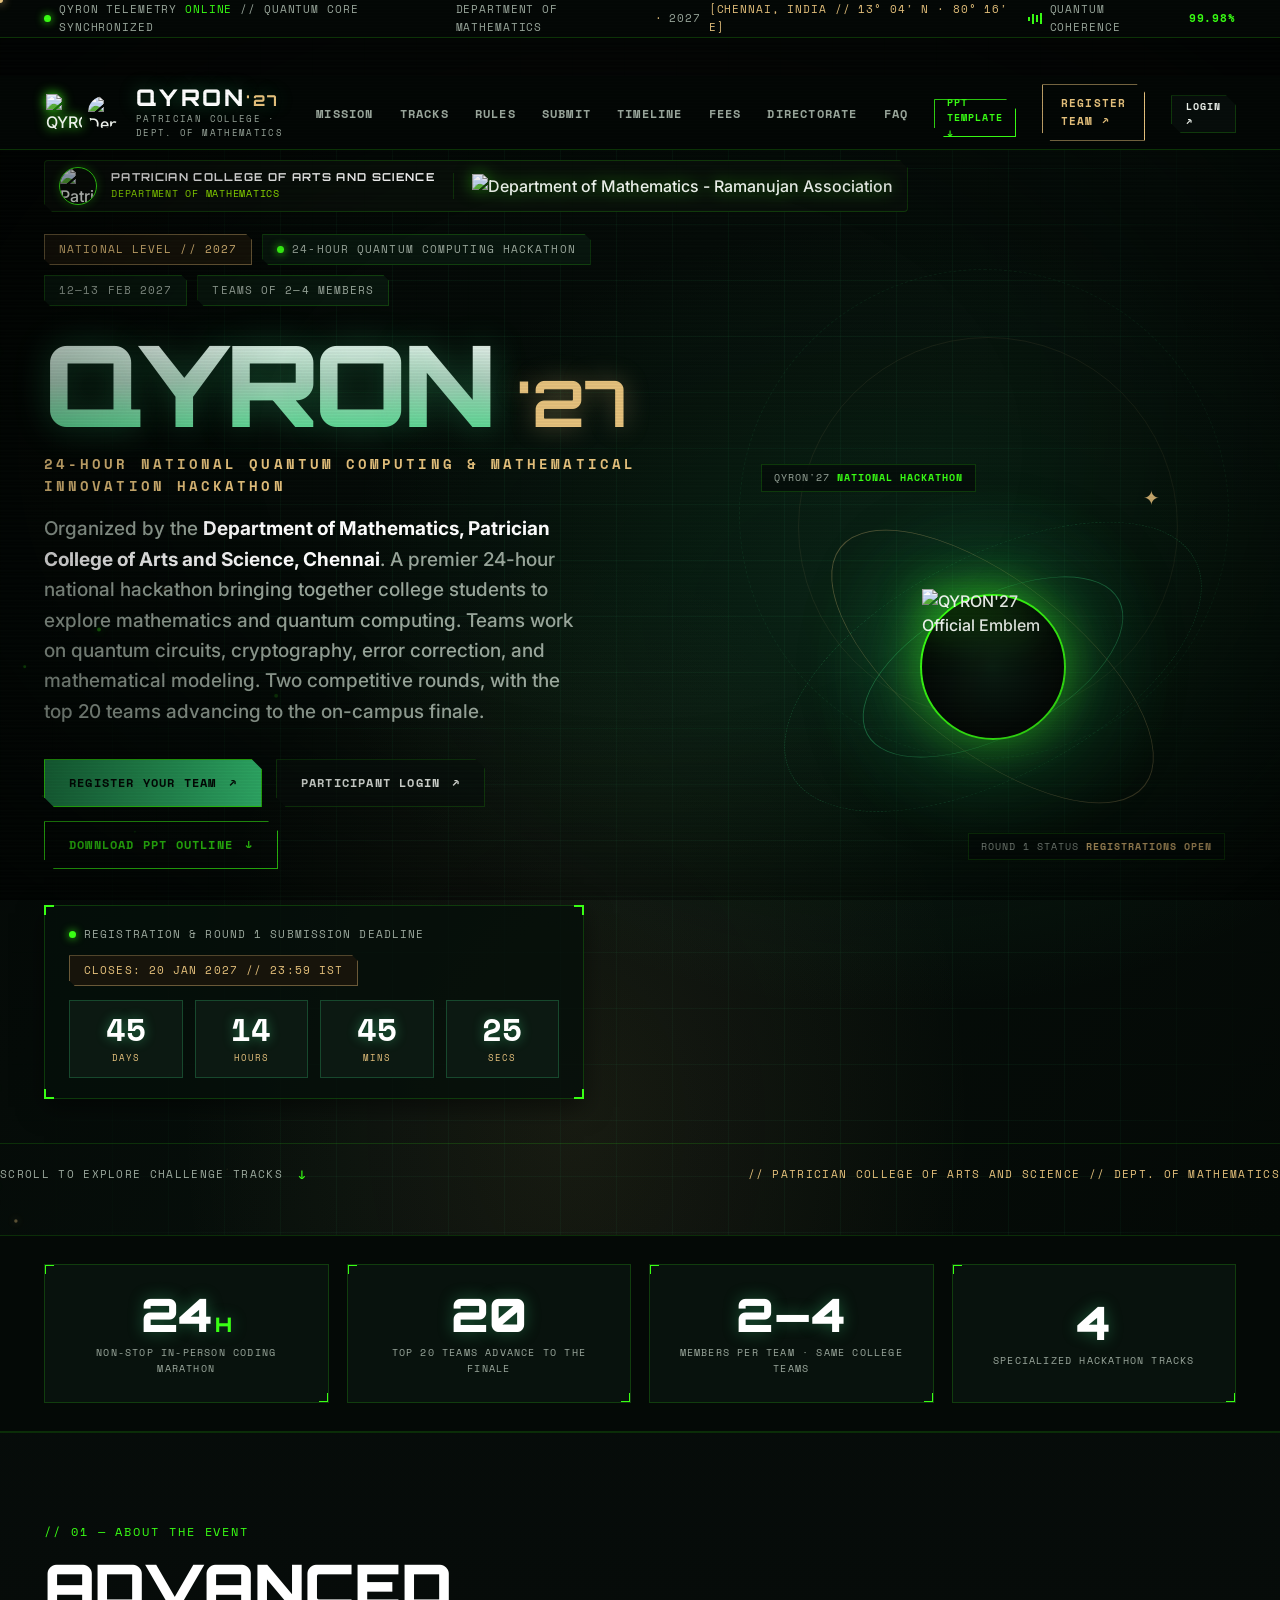
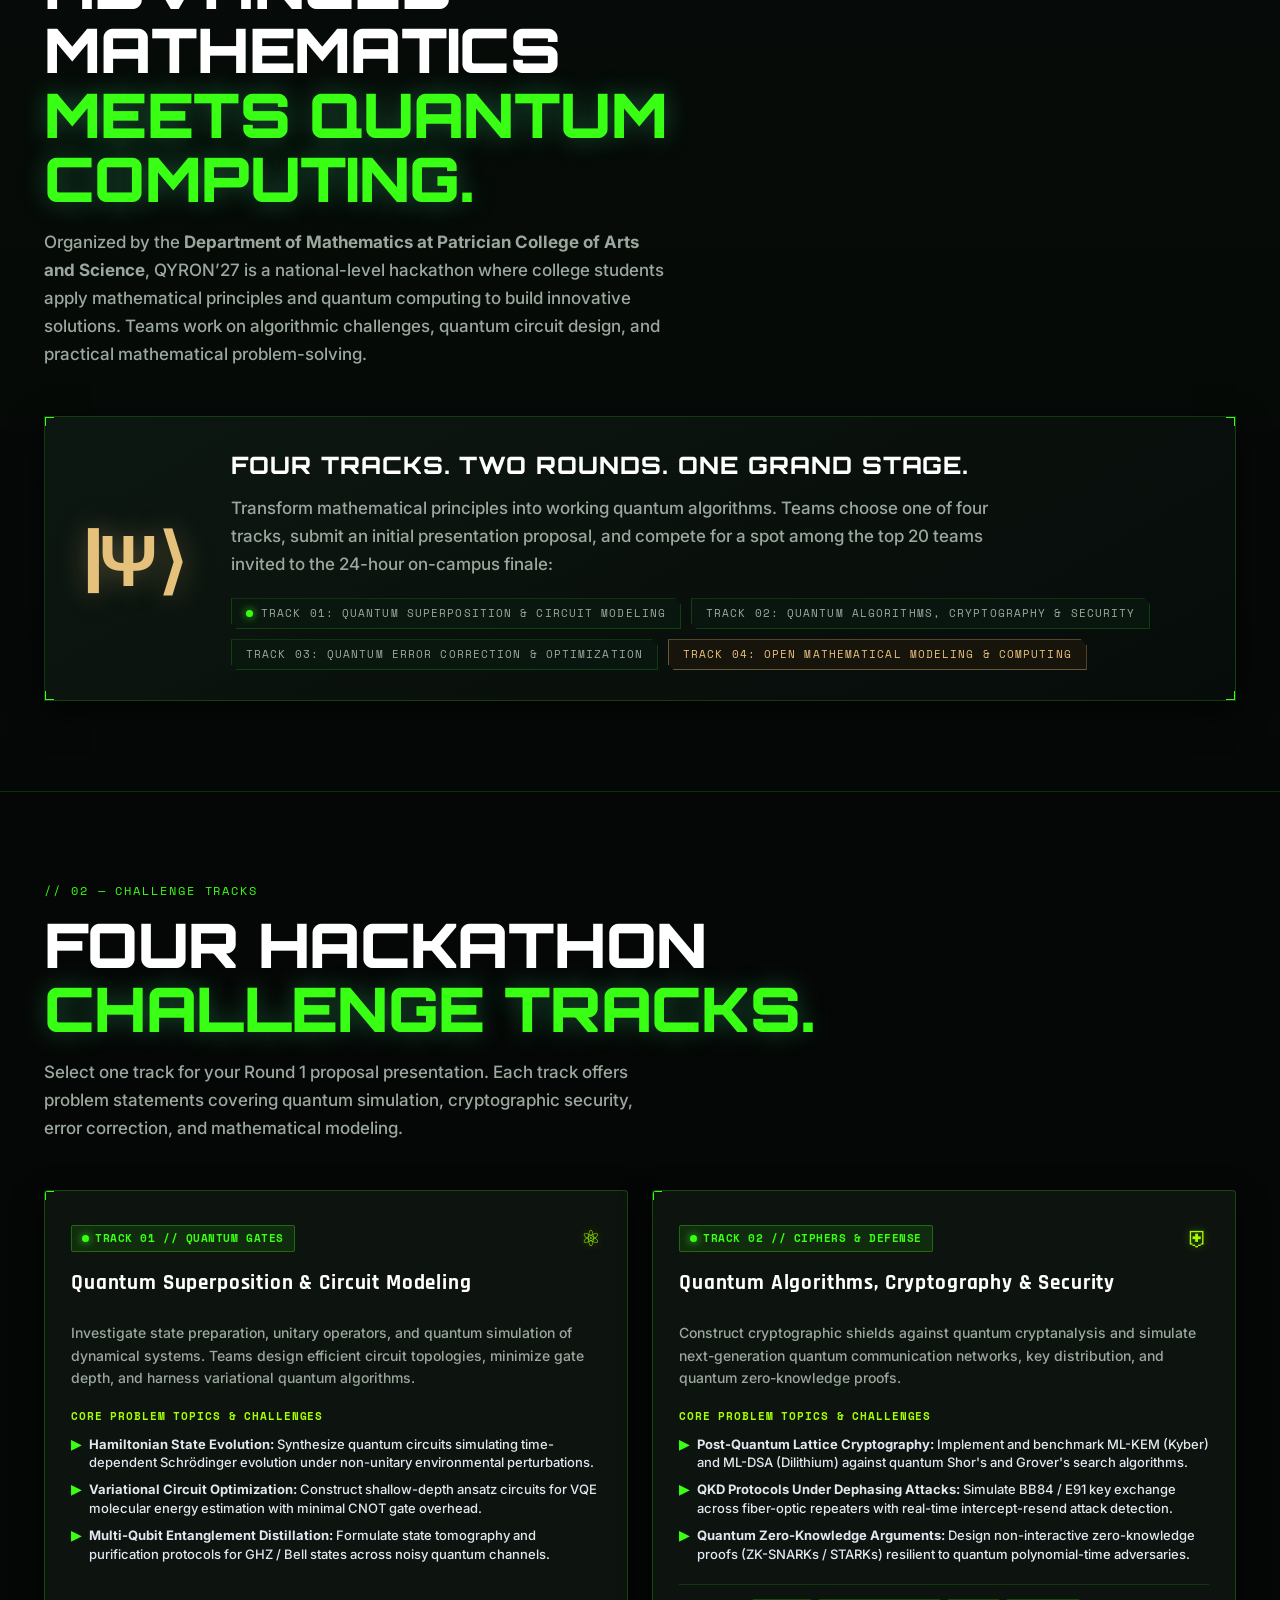
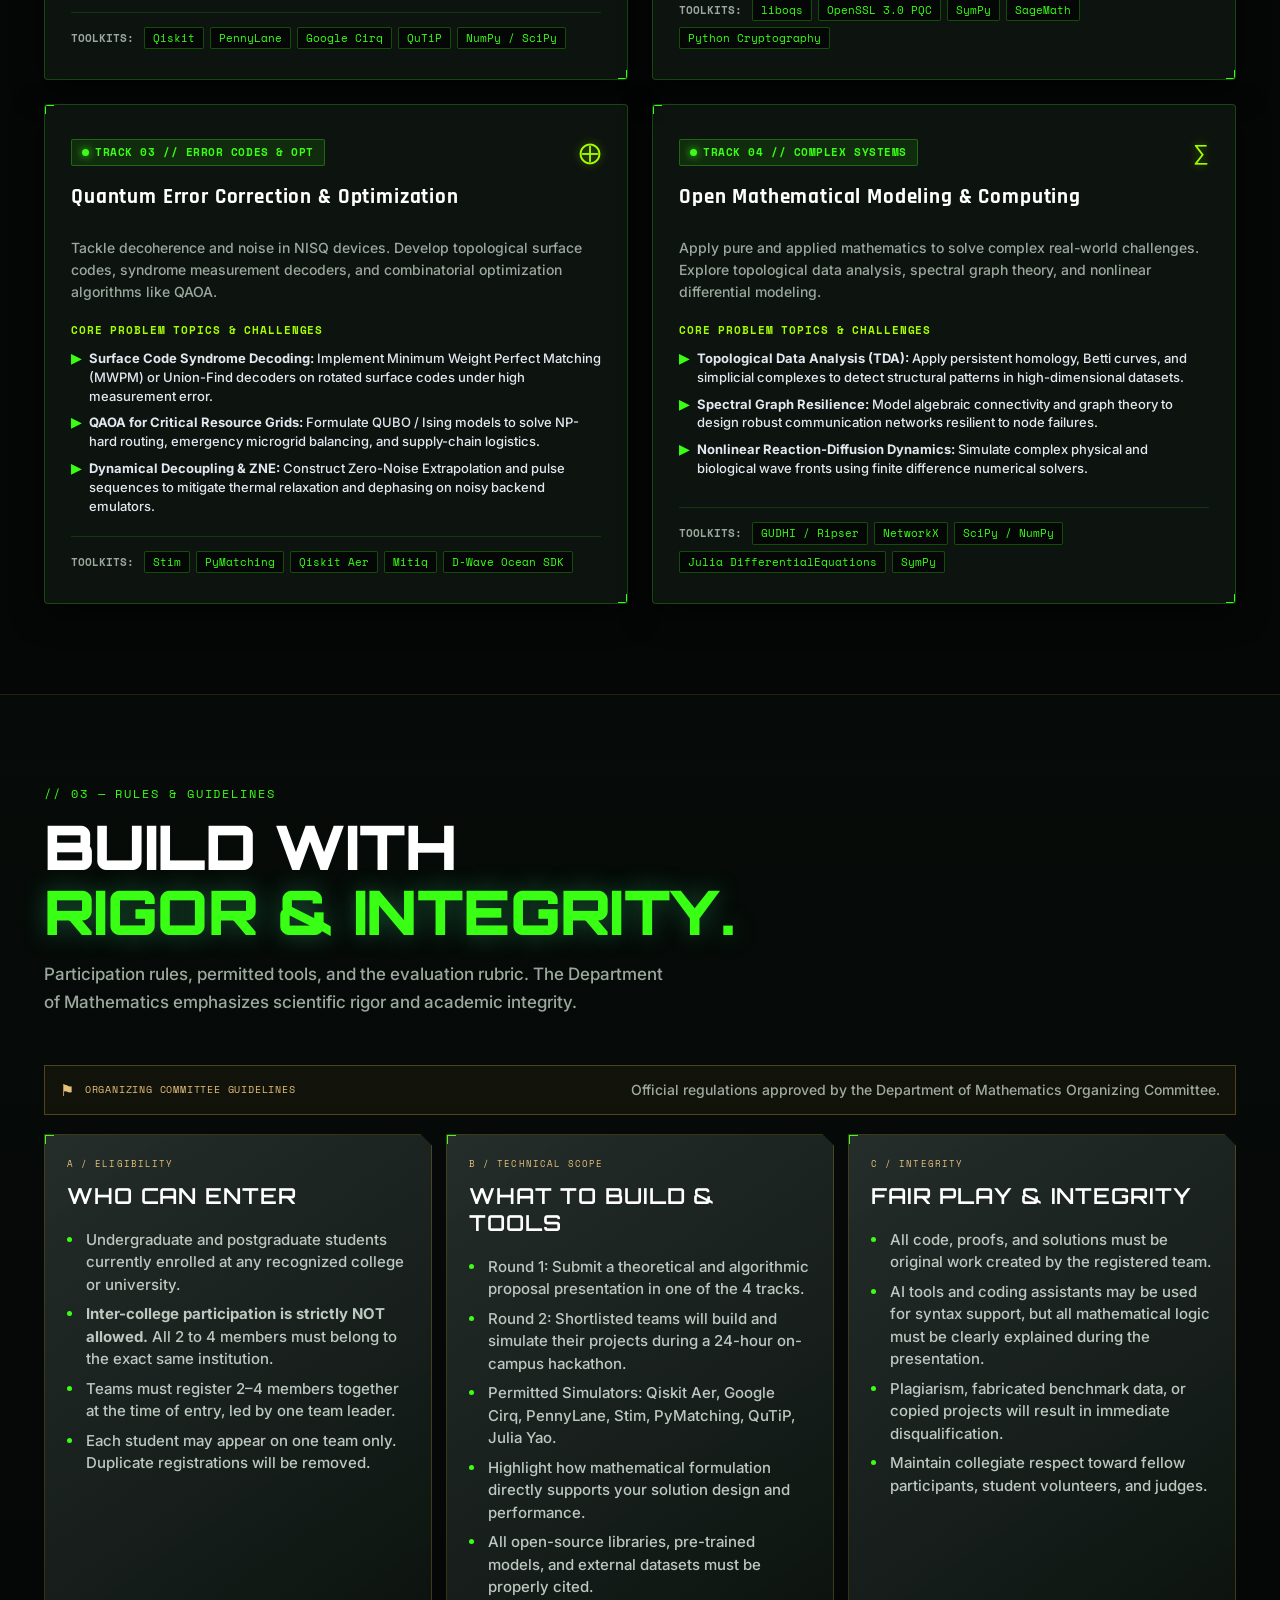
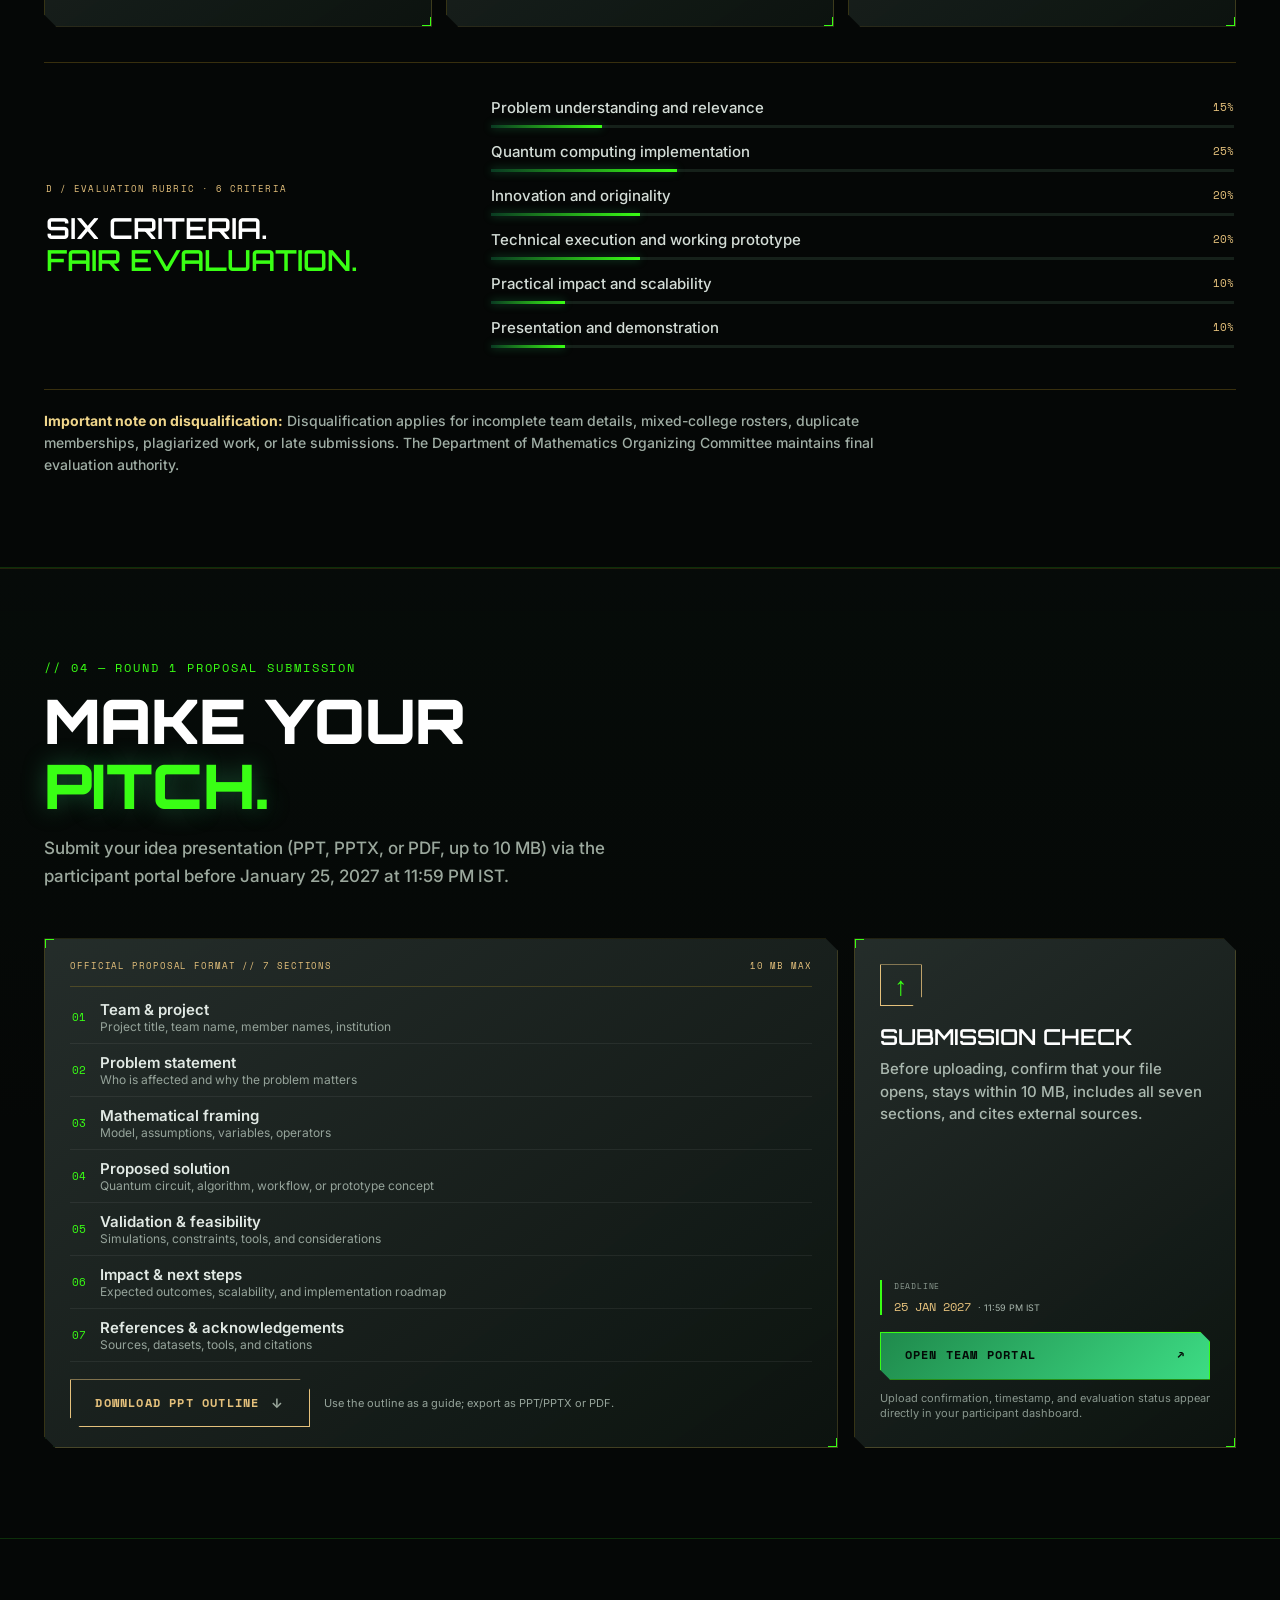
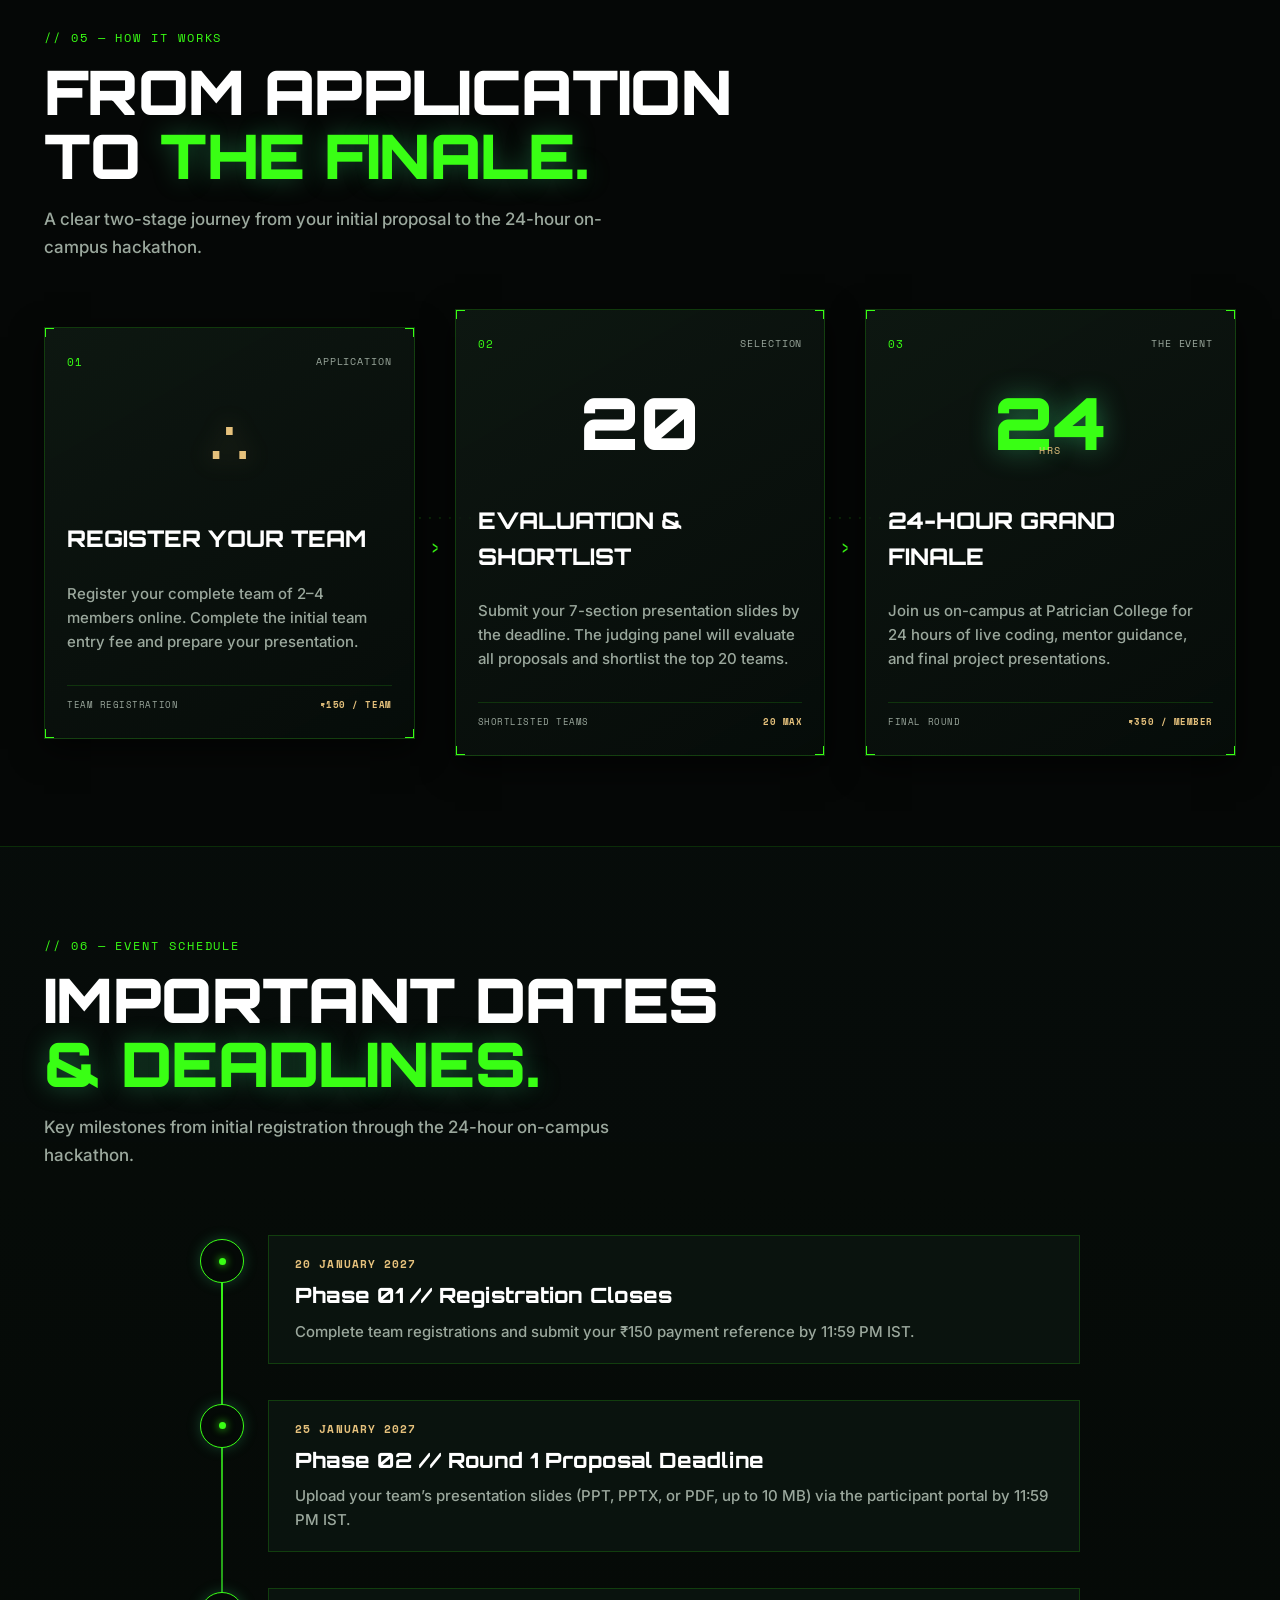
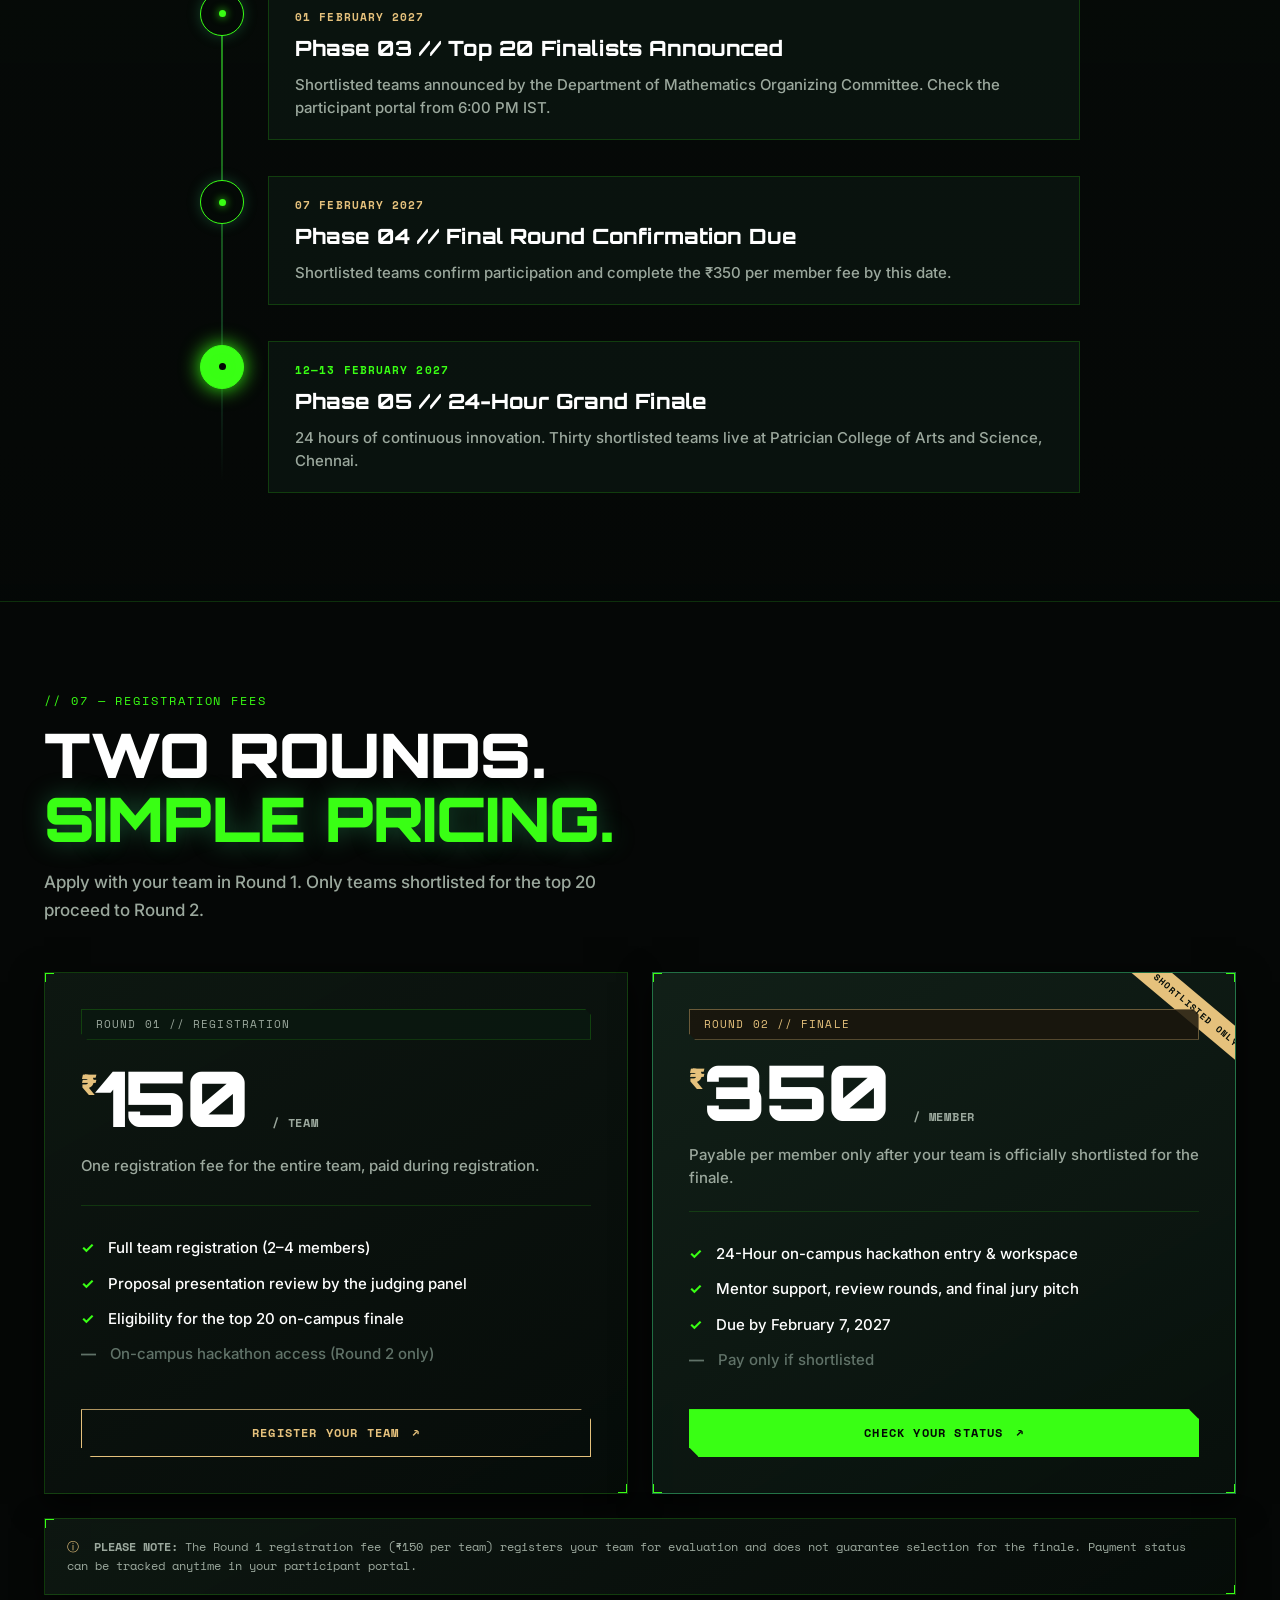
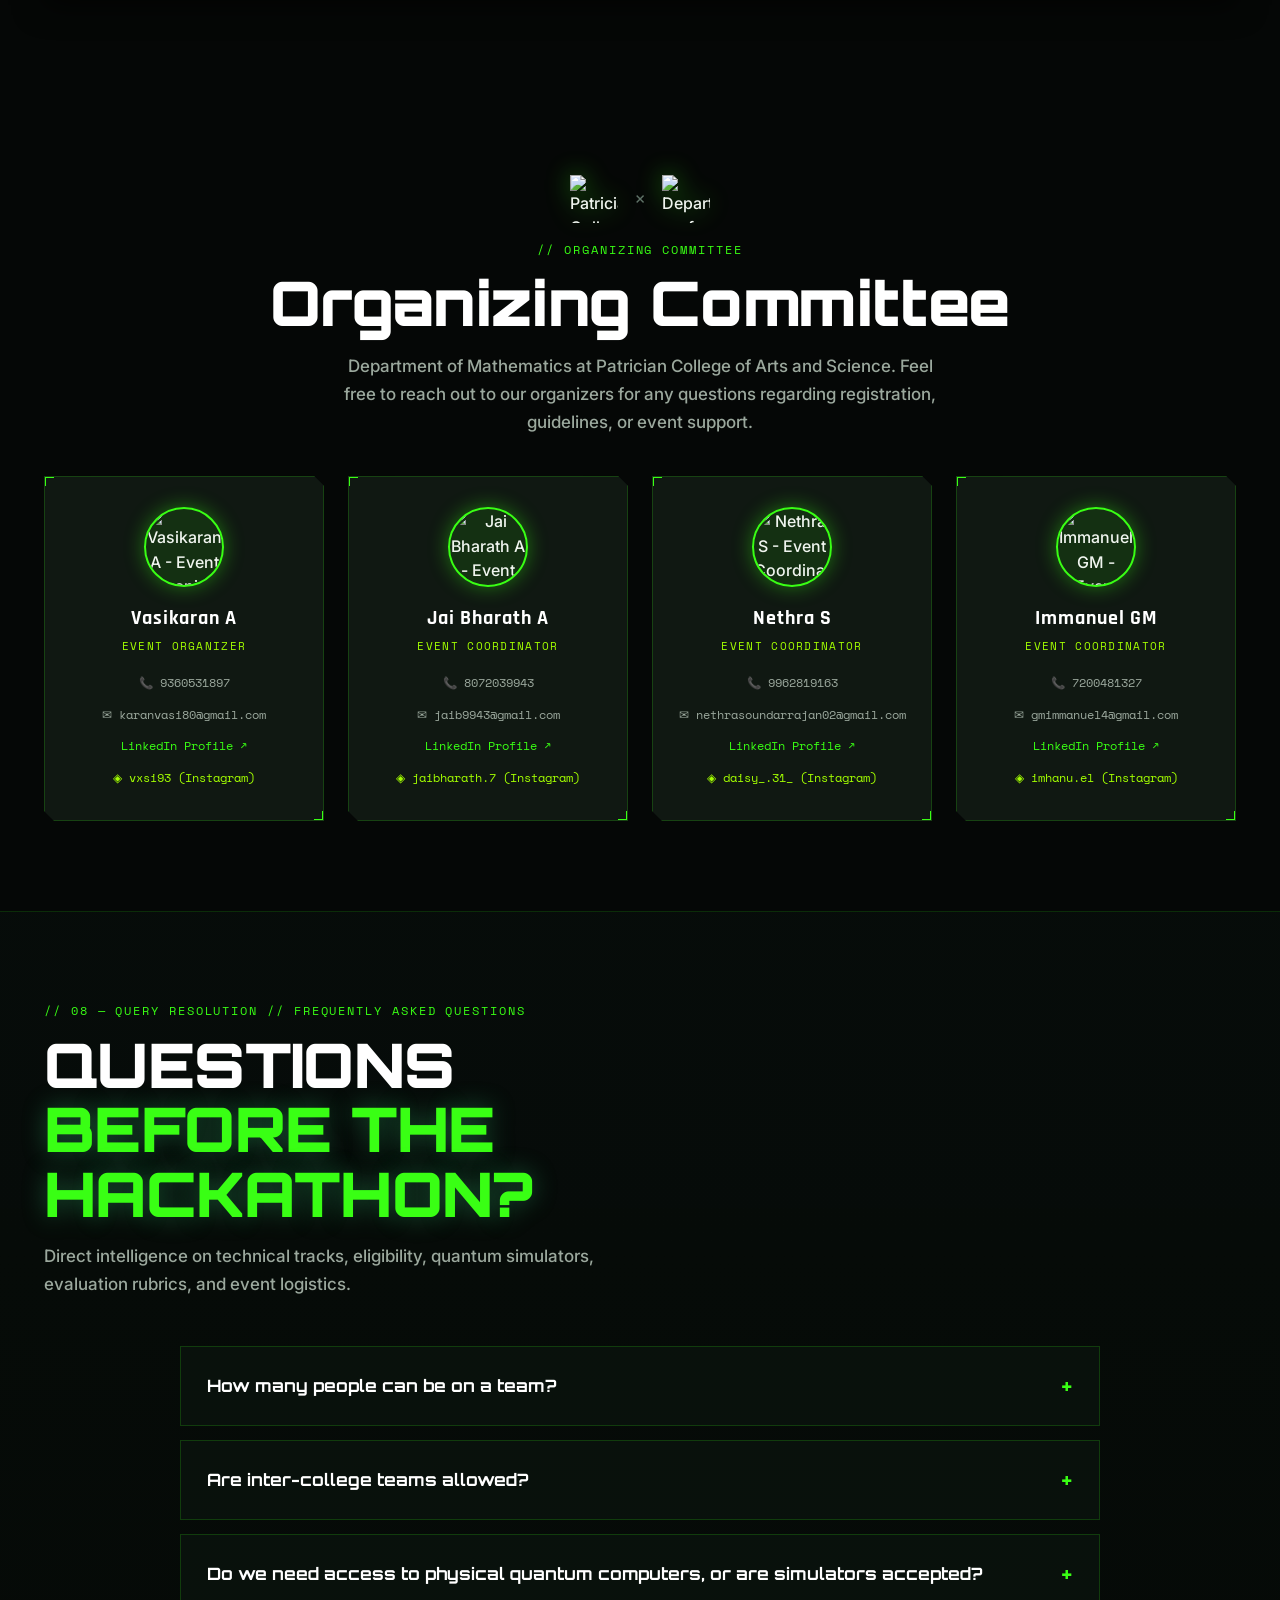
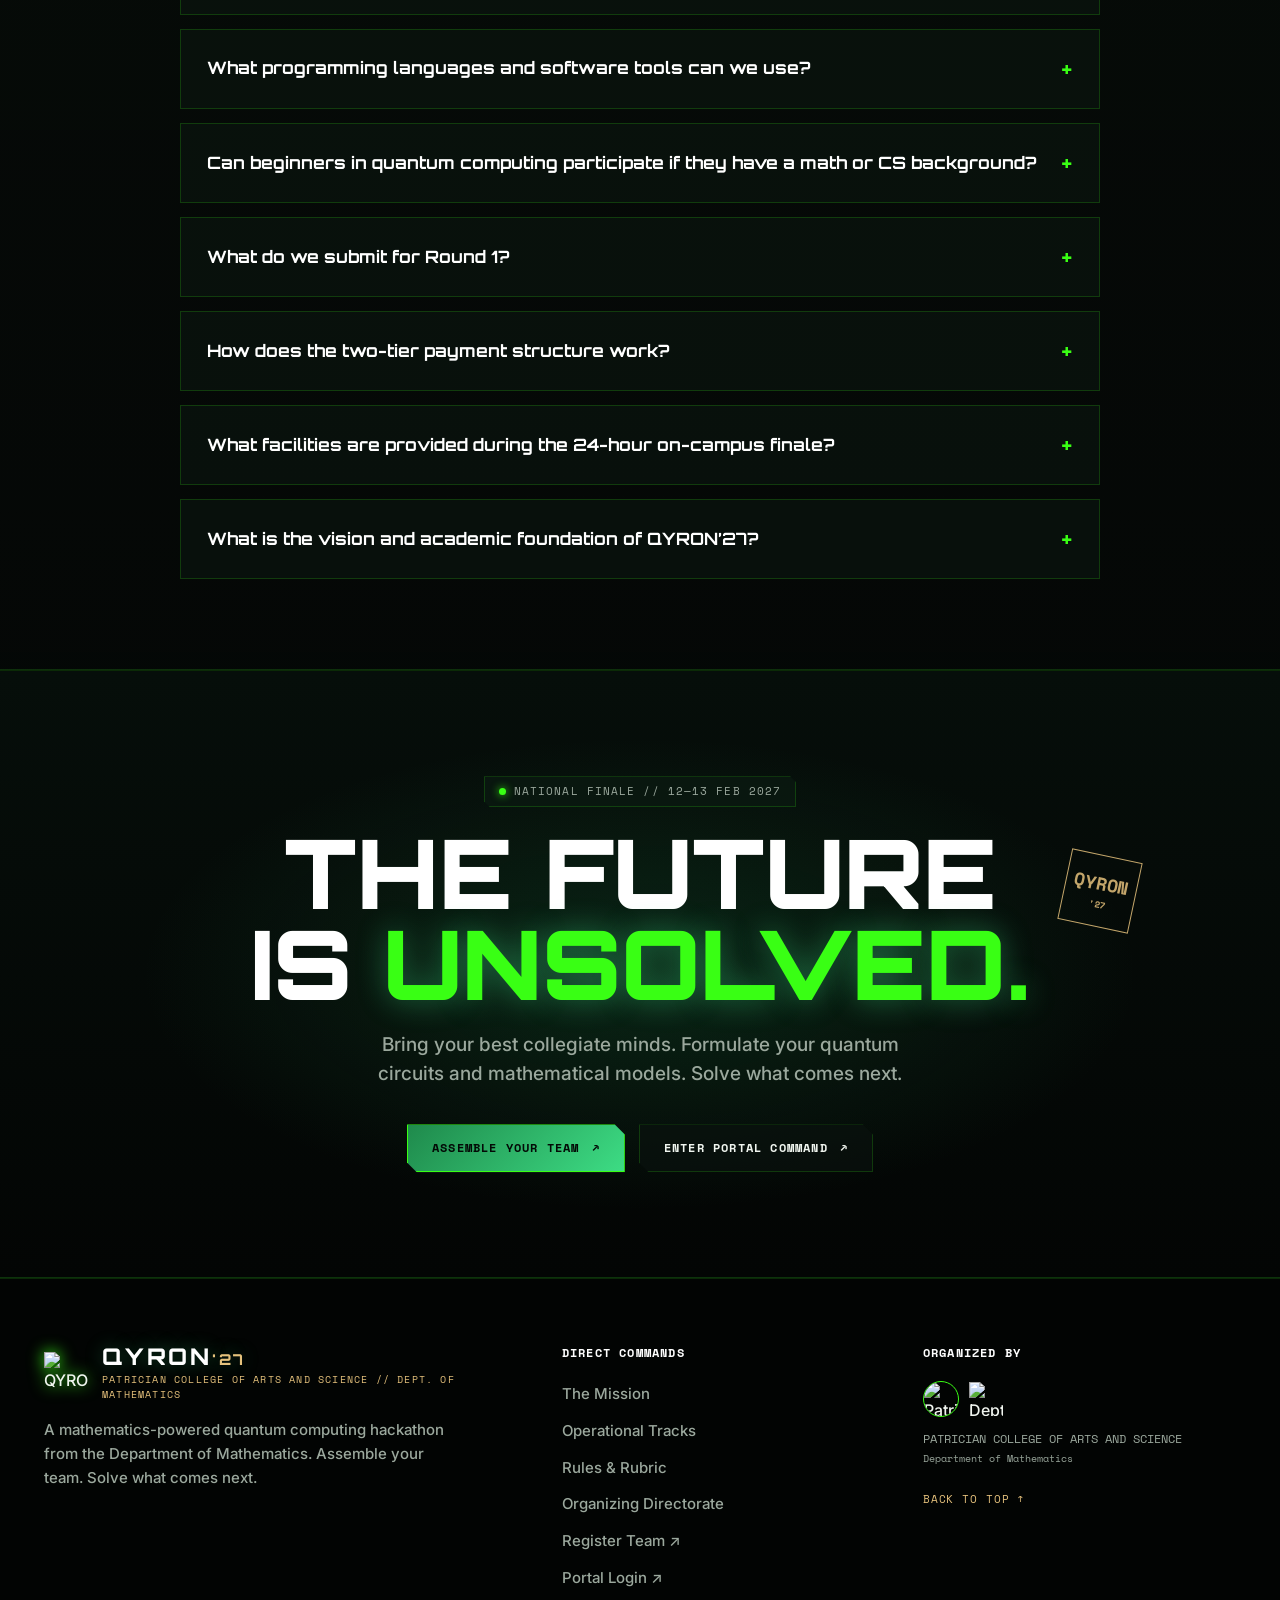
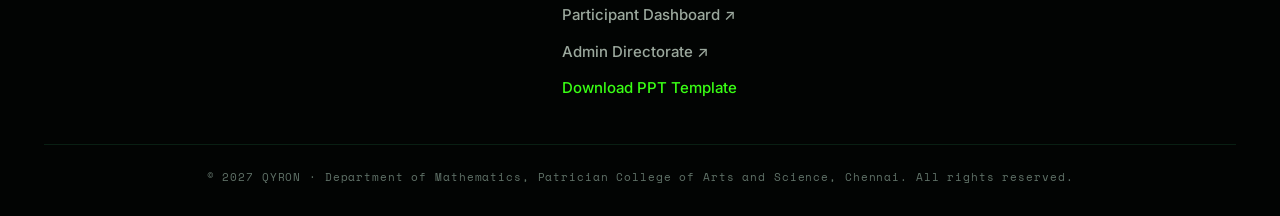
==== commit d526b112: "Update" ====
--- a/frontend/index.html
+++ b/frontend/index.html
@@ -70,8 +70,9 @@
     <nav class="term-navbar">
       <div class="container">
         <a class="term-logo-wrapper" href="#home" aria-label="QYRON home">
-          <div class="term-emblem" style="padding:2px; display:flex; align-items:center; justify-content:center;">
-            <img src="assets/qyron-logo-doomsday.png" alt="QYRON 27 Emblem" style="width:38px; height:38px; object-fit:contain; filter:drop-shadow(0 0 6px var(--doom-green));">
+          <div class="term-emblem" style="padding:2px; display:flex; align-items:center; gap:6px; justify-content:center;">
+            <img src="assets/qyron-logo-doomsday.png" alt="QYRON 27 Emblem" style="width:36px; height:36px; object-fit:contain; filter:drop-shadow(0 0 6px var(--doom-green));">
+            <img src="assets/department-ramanujan-logo.png" alt="Department of Mathematics - Ramanujan Association" style="width:32px; height:32px; object-fit:contain; border-radius:50%;">
           </div>
           <div>
             <div class="term-brand-name">QYRON<span>'27</span></div>
@@ -111,11 +112,11 @@
             <img src="assets/patrician-college-logo.jpg" alt="Patrician College of Arts and Science" class="inst-logo-patrician">
             <div class="inst-details">
               <strong>PATRICIAN COLLEGE OF ARTS AND SCIENCE</strong>
-              <span>DEPARTMENT OF MATHEMATICS // QUANTUM INNOVATION PROTOCOL</span>
+              <span>DEPARTMENT OF MATHEMATICS</span>
             </div>
             <div class="inst-divider"></div>
-            <div class="inst-logo-iic-badge" title="Department of Mathematics Emblem">
-              <img src="assets/department-phoenix-logo.png" alt="Department of Mathematics" class="inst-logo-dept">
+            <div class="inst-logo-iic-badge" title="Department of Mathematics - Ramanujan Association">
+              <img src="assets/department-ramanujan-logo.png" alt="Department of Mathematics - Ramanujan Association" class="inst-logo-dept">
             </div>
           </div>
 
@@ -126,7 +127,7 @@
                 <span class="term-badge term-badge-gold">NATIONAL LEVEL // 2027</span>
                 <span class="term-badge"><span class="pulse-led"></span>24-HOUR QUANTUM COMPUTING HACKATHON</span>
                 <span class="term-badge">12—13 FEB 2027</span>
-                <span class="term-badge">TEAMS OF 4—6 MINDS</span>
+                <span class="term-badge">TEAMS OF 2—4 MEMBERS</span>
               </div>
 
               <h1 aria-label="QYRON '27"><span class="hero-name">QYRON</span><span class="hero-year-mark">'27</span></h1>
@@ -134,11 +135,11 @@
               <div class="hero-tagline">24-HOUR NATIONAL QUANTUM COMPUTING &amp; MATHEMATICAL INNOVATION HACKATHON</div>
 
               <p class="hero-lede">
-                Organized by the <strong>Department of Mathematics, Patrician College of Arts and Science, Chennai</strong>. A premier 24-hour national hackathon bridging abstract mathematical theory with quantum computational breakthroughs. Collegiate innovators formulate fault-tolerant quantum circuits, post-quantum cryptographic algorithms, error-corrected lattices, and complex topological models. Two rounds of competitive challenge. Top 30 collegiate squads advance to the on-campus finale.
+                Organized by the <strong>Department of Mathematics, Patrician College of Arts and Science, Chennai</strong>. A premier 24-hour national hackathon bringing together college students to explore mathematics and quantum computing. Teams work on quantum circuits, cryptography, error correction, and mathematical modeling. Two competitive rounds, with the top 20 teams advancing to the on-campus finale.
               </p>
 
               <div class="hero-actions">
-                <a class="button button-primary" href="/register">ASSEMBLE YOUR TEAM <span>↗</span></a>
+                <a class="button button-primary" href="/register">REGISTER YOUR TEAM <span>↗</span></a>
                 <a class="button button-ghost" href="/login">PARTICIPANT LOGIN <span>↗</span></a>
                 <a class="button button-outline" href="assets/qyron-proposal-outline.pptx" download style="border-color:var(--doom-green);color:var(--doom-green);">DOWNLOAD PPT OUTLINE <span>↓</span></a>
               </div>
@@ -152,7 +153,7 @@
                 <div class="countdown-header">
                   <div class="countdown-title">
                     <span class="pulse-led"></span>
-                    <span>COUNTDOWN TO REGISTRATION DEADLINE // ROUND 1 SUBMISSIONS</span>
+                    <span>REGISTRATION &amp; ROUND 1 SUBMISSION DEADLINE</span>
                   </div>
                   <span class="term-badge term-badge-gold">CLOSES: 20 JAN 2027 // 23:59 IST</span>
                 </div>
@@ -165,16 +166,16 @@
               </div>
             </div>
 
-            <!-- Right Column: Singularity Reticle with Official QYRON Doomsday Logo -->
-            <div class="hero-visual" aria-label="Official QYRON'27 Doomsday Emblem and quantum field">
+            <!-- Right Column: Singularity Reticle with Official QYRON Logo -->
+            <div class="hero-visual" aria-label="Official QYRON'27 Emblem and quantum field">
               <div class="hero-hud-visual">
                 <div class="hud-data-tag hud-data-tag-1">
-                  <span>COMPUTATIONAL MATRIX</span> <b>QUANTUM VECTOR ACTIVE</b>
+                  <span>QYRON'27</span> <b>NATIONAL HACKATHON</b>
                 </div>
                 <div class="singularity">
-                  <!-- Official Doomsday Q Logo Core -->
+                  <!-- Official Q Logo Core -->
                   <div class="singularity-core doomsday-logo-core" id="qCore" data-egg="QYRON'27: The future rises from mathematical rigor. Click to cycle quantum states.">
-                    <img src="assets/qyron-logo-doomsday.png" alt="QYRON'27 Official Doomsday Emblem" class="hero-doomsday-logo-img">
+                    <img src="assets/qyron-logo-doomsday.png" alt="QYRON'27 Official Emblem" class="hero-doomsday-logo-img">
                   </div>
                   <div class="ring ring-a"></div>
                   <div class="ring ring-b"></div>
@@ -182,7 +183,7 @@
                   <div class="singularity-cross">✦</div>
                 </div>
                 <div class="hud-data-tag hud-data-tag-2">
-                  <span>COHERENCE STATE</span> <b>SUPERPOSITION |Ψ⟩ <i class="tiny-pulse"></i></b>
+                  <span>ROUND 1 STATUS</span> <b>REGISTRATIONS OPEN <i class="tiny-pulse"></i></b>
                 </div>
               </div>
             </div>
@@ -191,7 +192,7 @@
           </div>
 
           <div class="hero-bottom">
-            <span>SCROLL TO EXPLORE OPERATIONAL TRACKS</span>
+            <span>SCROLL TO EXPLORE CHALLENGE TRACKS</span>
             <span class="scroll-mark">↓</span>
             <span class="hero-bottom-right">// PATRICIAN COLLEGE OF ARTS AND SCIENCE // DEPT. OF MATHEMATICS</span>
           </div>
@@ -211,20 +212,20 @@
             <div class="stat-item">
               <div class="hud-corner hud-corner-tl"></div>
               <div class="hud-corner hud-corner-br"></div>
-              <div class="stat-val">30</div>
-              <div class="stat-desc">TOP SQUADS ADVANCE TO ONSITE FINALE</div>
+              <div class="stat-val">20</div>
+              <div class="stat-desc">TOP 20 TEAMS ADVANCE TO THE FINALE</div>
             </div>
             <div class="stat-item">
               <div class="hud-corner hud-corner-tl"></div>
               <div class="hud-corner hud-corner-br"></div>
-              <div class="stat-val">4—6</div>
-              <div class="stat-desc">MINDS PER SQUAD · STRICT SAME-COLLEGE TEAMS</div>
+              <div class="stat-val">2—4</div>
+              <div class="stat-desc">MEMBERS PER TEAM · SAME COLLEGE TEAMS</div>
             </div>
             <div class="stat-item">
               <div class="hud-corner hud-corner-tl"></div>
               <div class="hud-corner hud-corner-br"></div>
               <div class="stat-val" data-egg="4 Specialized Tracks: Superposition, Cryptography, Error Correction, and Mathematical Computing">4</div>
-              <div class="stat-desc">SPECIALIZED OPERATIONAL TRACKS</div>
+              <div class="stat-desc">SPECIALIZED HACKATHON TRACKS</div>
             </div>
           </div>
         </div>
@@ -234,10 +235,10 @@
       <section class="section section-alt content-section mission" id="mission">
         <div class="container">
           <div class="section-header">
-            <span class="section-eyebrow">// 01 — HACKATHON CHARTER · MISSION DOSSIER</span>
-            <h2 class="section-title">ADVANCED MATHEMATICS<br /><span>MEETS QUANTUM HORIZONS.</span></h2>
+            <span class="section-eyebrow">// 01 — ABOUT THE EVENT</span>
+            <h2 class="section-title">ADVANCED MATHEMATICS<br /><span>MEETS QUANTUM COMPUTING.</span></h2>
             <p class="section-desc">
-              Organized by the <strong>Department of Mathematics at Patrician College of Arts and Science</strong>, QYRON’27 is a premier national innovation arena challenging collegiate minds to bridge the gap between abstract mathematical theory and quantum computational execution. Teams model complex dynamical systems, formulate quantum circuit architectures, and synthesize fault-tolerant solutions to defend against catastrophic computational failure.
+              Organized by the <strong>Department of Mathematics at Patrician College of Arts and Science</strong>, QYRON’27 is a national-level hackathon where college students apply mathematical principles and quantum computing to build innovative solutions. Teams work on algorithmic challenges, quantum circuit design, and practical mathematical problem-solving.
             </p>
           </div>
 
@@ -249,15 +250,15 @@
             <div class="mission-panel-layout">
               <div class="mission-symbol" data-egg="|Ψ⟩ = α|Math⟩ + β|Quantum⟩. Coherence guaranteed by mathematical rigor.">|Ψ⟩</div>
               <div>
-                <h3>FOUR TRACKS. TWO INTENSIVE ROUNDS. ONE GRAND STAGE.</h3>
+                <h3>FOUR TRACKS. TWO ROUNDS. ONE GRAND STAGE.</h3>
                 <p>
-                  Transform mathematical principles into operational quantum algorithms. Teams select one of four core domains, construct an initial 7-section proposal dossier, and compete for a spot in the elite Top 30 shortlisted squads invited to the 24-hour on-campus hackathon finale:
+                  Transform mathematical principles into working quantum algorithms. Teams choose one of four tracks, submit an initial presentation proposal, and compete for a spot among the top 20 teams invited to the 24-hour on-campus finale:
                 </p>
                 <div class="mission-meta">
                   <span class="term-badge"><span class="pulse-led"></span>TRACK 01: QUANTUM SUPERPOSITION &amp; CIRCUIT MODELING</span>
                   <span class="term-badge">TRACK 02: QUANTUM ALGORITHMS, CRYPTOGRAPHY &amp; SECURITY</span>
                   <span class="term-badge">TRACK 03: QUANTUM ERROR CORRECTION &amp; OPTIMIZATION</span>
-                  <span class="term-badge term-badge-gold">TRACK 04: OPEN MATHEMATICAL &amp; POST-APOCALYPTIC COMPUTING</span>
+                  <span class="term-badge term-badge-gold">TRACK 04: OPEN MATHEMATICAL MODELING &amp; COMPUTING</span>
                 </div>
               </div>
             </div>
@@ -269,10 +270,10 @@
       <section class="section content-section tracks-section" id="tracks">
         <div class="container">
           <div class="section-header">
-            <span class="section-eyebrow">// 02 — HACKATHON CHALLENGE DOMAINS &amp; PROBLEM TOPICS</span>
-            <h2 class="section-title">FOUR OPERATIONAL<br /><span>CHALLENGE TRACKS.</span></h2>
+            <span class="section-eyebrow">// 02 — CHALLENGE TRACKS</span>
+            <h2 class="section-title">FOUR HACKATHON<br /><span>CHALLENGE TRACKS.</span></h2>
             <p class="section-desc">
-              Select one specialized operational vector for your Round 1 Proposal Dossier. Each track offers concrete problem prompts spanning quantum simulation, post-quantum security, fault-tolerant error suppression, and open mathematical modeling.
+              Select one track for your Round 1 proposal presentation. Each track offers problem statements covering quantum simulation, cryptographic security, error correction, and mathematical modeling.
             </p>
           </div>
 
@@ -396,23 +397,23 @@
                 <span class="track-badge"><span class="pulse-led"></span>TRACK 04 // COMPLEX SYSTEMS</span>
                 <span class="track-card-icon">∑</span>
               </div>
-              <h3 class="track-title">Open Mathematical &amp; Post-Apocalyptic Computing</h3>
+              <h3 class="track-title">Open Mathematical Modeling &amp; Computing</h3>
               <p class="track-desc">
-                Harness pure and applied mathematics to solve systemic post-apocalyptic crises. Explore topological data analysis, spectral graph theory, and nonlinear differential modeling.
+                Apply pure and applied mathematics to solve complex real-world challenges. Explore topological data analysis, spectral graph theory, and nonlinear differential modeling.
               </p>
               <div class="track-subtopics-title">CORE PROBLEM TOPICS &amp; CHALLENGES</div>
               <ul class="track-subtopics-list">
                 <li>
                   <span class="bullet">▶</span>
-                  <span><strong>Topological Data Analysis (TDA):</strong> Apply persistent homology, Betti curves, and simplicial complexes to detect structural anomalies in high-dimensional datasets.</span>
-                </li>
-                <li>
-                  <span class="bullet">▶</span>
-                  <span><strong>Spectral Graph Resilience:</strong> Model algebraic connectivity and Fiedler vectors to design self-healing communication topologies resilient to targeted node decimation.</span>
-                </li>
-                <li>
-                  <span class="bullet">▶</span>
-                  <span><strong>Nonlinear Reaction-Diffusion Dynamics:</strong> Simulate atmospheric contaminant dispersal and epidemiological wave fronts using finite difference numerical solvers.</span>
+                  <span><strong>Topological Data Analysis (TDA):</strong> Apply persistent homology, Betti curves, and simplicial complexes to detect structural patterns in high-dimensional datasets.</span>
+                </li>
+                <li>
+                  <span class="bullet">▶</span>
+                  <span><strong>Spectral Graph Resilience:</strong> Model algebraic connectivity and graph theory to design robust communication networks resilient to node failures.</span>
+                </li>
+                <li>
+                  <span class="bullet">▶</span>
+                  <span><strong>Nonlinear Reaction-Diffusion Dynamics:</strong> Simulate complex physical and biological wave fronts using finite difference numerical solvers.</span>
                 </li>
               </ul>
               <div class="track-toolkits">
@@ -432,16 +433,16 @@
       <section class="section section-alt content-section rules-section" id="rules">
         <div class="container">
           <div class="section-header">
-            <span class="section-eyebrow">// 03 — ACADEMIC STANDARDS · RULES OF ENGAGEMENT</span>
+            <span class="section-eyebrow">// 03 — RULES &amp; GUIDELINES</span>
             <h2 class="section-title">BUILD WITH<br /><span>RIGOR &amp; INTEGRITY.</span></h2>
             <p class="section-desc">
-              Participation regulations, permitted computational tools, and the five-pillar evaluation rubric. The Department of Mathematics demands mathematical authenticity, scientific rigor, and academic integrity.
+              Participation rules, permitted tools, and the evaluation rubric. The Department of Mathematics emphasizes scientific rigor and academic integrity.
             </p>
           </div>
 
           <div class="rules-review-note">
-            <span>⚑</span> ORGANIZING COMMITTEE DIRECTIVE
-            <span class="rules-note-copy">Official regulations approved and ratified by the Department of Mathematics Organizing Committee.</span>
+            <span>⚑</span> ORGANIZING COMMITTEE GUIDELINES
+            <span class="rules-note-copy">Official regulations approved by the Department of Mathematics Organizing Committee.</span>
           </div>
 
           <div class="rules-grid">
@@ -452,9 +453,9 @@
               <h3>WHO CAN ENTER</h3>
               <ul>
                 <li>Undergraduate and postgraduate students currently enrolled at any recognized college or university.</li>
-                <li><strong>Inter-college participation is strictly NOT allowed.</strong> All 4 to 6 members must belong to the exact same institution.</li>
-                <li>Squads must register 4–6 members together at the time of entry, led by one primary contact.</li>
-                <li>Each student may appear on one team roster only. Duplicate registrations are purged automatically.</li>
+                <li><strong>Inter-college participation is strictly NOT allowed.</strong> All 2 to 4 members must belong to the exact same institution.</li>
+                <li>Teams must register 2–4 members together at the time of entry, led by one team leader.</li>
+                <li>Each student may appear on one team only. Duplicate registrations will be removed.</li>
               </ul>
             </article>
 
@@ -464,11 +465,11 @@
               <span class="rules-card-index">B / TECHNICAL SCOPE</span>
               <h3>WHAT TO BUILD &amp; TOOLS</h3>
               <ul>
-                <li>Round 1: Formulate a theoretical &amp; algorithmic proposal in one of the 4 designated tracks.</li>
-                <li>Round 2: Shortlisted squads build and simulate working circuits / models in a 24-hr onsite sprint.</li>
+                <li>Round 1: Submit a theoretical and algorithmic proposal presentation in one of the 4 tracks.</li>
+                <li>Round 2: Shortlisted teams will build and simulate their projects during a 24-hour on-campus hackathon.</li>
                 <li>Permitted Simulators: Qiskit Aer, Google Cirq, PennyLane, Stim, PyMatching, QuTiP, Julia Yao.</li>
-                <li>Show where mathematical formulation directly governs your circuit depth, error mitigation, or optimization.</li>
-                <li>All open-source libraries, pre-trained weights, and mathematical datasets must be strictly cited.</li>
+                <li>Highlight how mathematical formulation directly supports your solution design and performance.</li>
+                <li>All open-source libraries, pre-trained models, and external datasets must be properly cited.</li>
               </ul>
             </article>
 
@@ -476,43 +477,44 @@
               <div class="hud-corner hud-corner-tl"></div>
               <div class="hud-corner hud-corner-br"></div>
               <span class="rules-card-index">C / INTEGRITY</span>
-              <h3>PLAY FAIR &amp; DEFEND</h3>
+              <h3>FAIR PLAY &amp; INTEGRITY</h3>
               <ul>
-                <li>All code, proofs, and circuit architectures must be originally developed by the registered squad.</li>
-                <li>AI scaffolding &amp; coding assistants are permitted for syntax assistance, but mathematical logic must be defended live during jury viva.</li>
-                <li>Plagiarism, fabricated benchmark data, or copied repositories result in immediate disqualification.</li>
-                <li>Maintain collegiate respect toward peer innovators, student volunteers, and academic evaluators.</li>
+                <li>All code, proofs, and solutions must be original work created by the registered team.</li>
+                <li>AI tools and coding assistants may be used for syntax support, but all mathematical logic must be clearly explained during the presentation.</li>
+                <li>Plagiarism, fabricated benchmark data, or copied projects will result in immediate disqualification.</li>
+                <li>Maintain collegiate respect toward fellow participants, student volunteers, and judges.</li>
               </ul>
             </article>
           </div>
 
           <div class="rubric-block">
             <div>
-              <span class="rules-card-index">D / EVALUATION RUBRIC · 5 PILLARS</span>
-              <h3>FIVE LENSES.<br /><span>ONE DECISION.</span></h3>
+              <span class="rules-card-index">D / EVALUATION RUBRIC · 6 CRITERIA</span>
+              <h3>SIX CRITERIA.<br /><span>FAIR EVALUATION.</span></h3>
             </div>
             <div class="rubric-list">
-              <div><span>Mathematical reasoning, proofs &amp; rigor</span><b>20%</b><i><u style="width:20%"></u></i></div>
-              <div><span>Quantum circuit / algorithmic innovation</span><b>20%</b><i><u style="width:20%"></u></i></div>
-              <div><span>Crisis mitigation &amp; practical impact</span><b>20%</b><i><u style="width:20%"></u></i></div>
-              <div><span>Simulation feasibility &amp; error analysis</span><b>20%</b><i><u style="width:20%"></u></i></div>
-              <div><span>Proposal clarity &amp; oral jury defense</span><b>20%</b><i><u style="width:20%"></u></i></div>
+              <div><span>Problem understanding and relevance</span><b>15%</b><i><u style="width:15%"></u></i></div>
+              <div><span>Quantum computing implementation</span><b>25%</b><i><u style="width:25%"></u></i></div>
+              <div><span>Innovation and originality</span><b>20%</b><i><u style="width:20%"></u></i></div>
+              <div><span>Technical execution and working prototype</span><b>20%</b><i><u style="width:20%"></u></i></div>
+              <div><span>Practical impact and scalability</span><b>10%</b><i><u style="width:10%"></u></i></div>
+              <div><span>Presentation and demonstration</span><b>10%</b><i><u style="width:10%"></u></i></div>
             </div>
           </div>
           <p class="disqualification-note">
-            <b>Disqualification directive:</b> Disqualification applies for an incomplete roster, inter-college mixed rosters, duplicate membership, plagiarized models, false credentials, or late uploads. The Department of Mathematics Organizing Committee maintains final evaluation and review authority.
+            <b>Important note on disqualification:</b> Disqualification applies for incomplete team details, mixed-college rosters, duplicate memberships, plagiarized work, or late submissions. The Department of Mathematics Organizing Committee maintains final evaluation authority.
           </p>
         </div>
       </section>
 
-      <!-- ═══════ 04 — SUBMISSION DOSSIER ═══════ -->
+      <!-- ═══════ 04 — PROPOSAL SUBMISSION GUIDE ═══════ -->
       <section class="section section-alt content-section submission-guide" id="submission-guide">
         <div class="container">
           <div class="section-header">
-            <span class="section-eyebrow">// 04 — SUBMISSION PROTOCOL // PROPOSAL DOSSIER</span>
-            <h2 class="section-title">MAKE THE<br /><span>CASE.</span></h2>
+            <span class="section-eyebrow">// 04 — ROUND 1 PROPOSAL SUBMISSION</span>
+            <h2 class="section-title">MAKE YOUR<br /><span>PITCH.</span></h2>
             <p class="section-desc">
-              One concise proposal. A mathematical quantum idea worth backing. Upload your 7-section PPT, PPTX, or PDF dossier before January 25, 2027 at 11:59 PM IST.
+              Submit your idea presentation (PPT, PPTX, or PDF, up to 10 MB) via the participant portal before January 25, 2027 at 11:59 PM IST.
             </p>
           </div>
 
@@ -529,11 +531,11 @@
               <ol>
                 <li><b>01</b><span><strong>Team &amp; project</strong><small>Project title, team name, member names, institution</small></span></li>
                 <li><b>02</b><span><strong>Problem statement</strong><small>Who is affected and why the problem matters</small></span></li>
-                <li><b>03</b><span><strong>Mathematical framing</strong><small>Model, assumptions, variables, Hamiltonian/operator framing</small></span></li>
+                <li><b>03</b><span><strong>Mathematical framing</strong><small>Model, assumptions, variables, operators</small></span></li>
                 <li><b>04</b><span><strong>Proposed solution</strong><small>Quantum circuit, algorithm, workflow, or prototype concept</small></span></li>
-                <li><b>05</b><span><strong>Validation &amp; feasibility</strong><small>Simulations, constraints, quantum tools, and risks</small></span></li>
-                <li><b>06</b><span><strong>Impact &amp; next steps</strong><small>Expected outcomes, scalability, and what comes next</small></span></li>
-                <li><b>07</b><span><strong>References &amp; acknowledgements</strong><small>Sources, data, tools, and external contributions</small></span></li>
+                <li><b>05</b><span><strong>Validation &amp; feasibility</strong><small>Simulations, constraints, tools, and considerations</small></span></li>
+                <li><b>06</b><span><strong>Impact &amp; next steps</strong><small>Expected outcomes, scalability, and implementation roadmap</small></span></li>
+                <li><b>07</b><span><strong>References &amp; acknowledgements</strong><small>Sources, datasets, tools, and citations</small></span></li>
               </ol>
               <div class="template-actions">
                 <a class="button button-outline" href="assets/qyron-proposal-outline.pptx" download>DOWNLOAD PPT OUTLINE <span>↓</span></a>
@@ -546,7 +548,7 @@
               <div class="hud-corner hud-corner-br"></div>
               <div class="upload-icon">↑</div>
               <h3>SUBMISSION CHECK</h3>
-              <p>Before upload, confirm that your file opens, stays within 10 MB, includes all seven sections, and credits every external source.</p>
+              <p>Before uploading, confirm that your file opens, stays within 10 MB, includes all seven sections, and cites external sources.</p>
               <div class="upload-deadline">
                 <span>DEADLINE</span>
                 <b>25 JAN 2027 <small>· 11:59 PM IST</small></b>
@@ -554,7 +556,7 @@
               <a class="button button-primary" href="/portal" style="width:100%; justify-content:space-between;">
                 <span>OPEN TEAM PORTAL</span> <span>↗</span>
               </a>
-              <small>Upload receipt, timestamp, and evaluation status appear directly in your participant dashboard.</small>
+              <small>Upload confirmation, timestamp, and evaluation status appear directly in your participant dashboard.</small>
             </div>
           </div>
         </div>
@@ -564,9 +566,9 @@
       <section class="section protocol content-section" id="protocol">
         <div class="container">
           <div class="section-header">
-            <span class="section-eyebrow">// 05 — TWO-STAGE HACKATHON PROTOCOL</span>
-            <h2 class="section-title">FROM IDEA<br />TO <span>ENDGAME.</span></h2>
-            <p class="section-desc">A clear two-stage journey from your initial proposal to the 24-hour in-person hackathon.</p>
+            <span class="section-eyebrow">// 05 — HOW IT WORKS</span>
+            <h2 class="section-title">FROM APPLICATION<br />TO <span>THE FINALE.</span></h2>
+            <p class="section-desc">A clear two-stage journey from your initial proposal to the 24-hour on-campus hackathon.</p>
           </div>
 
           <div class="protocol-grid">
@@ -577,8 +579,8 @@
               <div class="hud-corner hud-corner-br"></div>
               <div class="protocol-number">01 <span>APPLICATION</span></div>
               <div class="protocol-art art-team"><span>∴</span><i></i><i></i><i></i><i></i></div>
-              <h3>ASSEMBLE</h3>
-              <p>Register your complete squad of 4–6 members together. Pay the initial team entry fee and construct your proposal dossier.</p>
+              <h3>REGISTER YOUR TEAM</h3>
+              <p>Register your complete team of 2–4 members online. Complete the initial team entry fee and prepare your presentation.</p>
               <div class="protocol-foot">TEAM REGISTRATION <b>₹150 / TEAM</b></div>
             </article>
 
@@ -590,10 +592,10 @@
               <div class="hud-corner hud-corner-bl"></div>
               <div class="hud-corner hud-corner-br"></div>
               <div class="protocol-number">02 <span>SELECTION</span></div>
-              <div class="protocol-art art-select"><span>30</span><i class="target t1"></i><i class="target t2"></i></div>
-              <h3>JURY EVALUATION &amp; SHORTLIST</h3>
-              <p>Submit your 7-section PPT or PDF proposal dossier by the cutoff. The academic jury panel evaluates and shortlists the top 30 collegiate squads.</p>
-              <div class="protocol-foot">SHORTLISTED TEAMS <b>30 MAX</b></div>
+              <div class="protocol-art art-select"><span>20</span><i class="target t1"></i><i class="target t2"></i></div>
+              <h3>EVALUATION &amp; SHORTLIST</h3>
+              <p>Submit your 7-section presentation slides by the deadline. The judging panel will evaluate all proposals and shortlist the top 20 teams.</p>
+              <div class="protocol-foot">SHORTLISTED TEAMS <b>20 MAX</b></div>
             </article>
 
             <div class="protocol-connector">··············· <span>›</span></div>
@@ -605,8 +607,8 @@
               <div class="hud-corner hud-corner-br"></div>
               <div class="protocol-number">03 <span>THE EVENT</span></div>
               <div class="protocol-art art-event"><span>24</span><small>HRS</small><i></i></div>
-              <h3>24-HOUR CAMPUS FINALE</h3>
-              <p>Bring your shortlisted squad to the Patrician College campus for 24 hours of live non-stop hacking, circuit synthesis, and oral jury defense.</p>
+              <h3>24-HOUR GRAND FINALE</h3>
+              <p>Join us on-campus at Patrician College for 24 hours of live coding, mentor guidance, and final project presentations.</p>
               <div class="protocol-foot">FINAL ROUND <b>₹350 / MEMBER</b></div>
             </article>
           </div>
@@ -617,9 +619,9 @@
       <section class="section section-alt timeline content-section" id="timeline">
         <div class="container">
           <div class="section-header">
-            <span class="section-eyebrow">// 06 — CHRONO PIPELINE // HACKATHON SCHEDULE</span>
-            <h2 class="section-title" data-egg="Time is malleable in the Quantum Realm. In this one, the deadline is absolute.">THE CLOCK<br /><span>IS RUNNING.</span></h2>
-            <p class="section-desc">Key operational checkpoints from initial registration through the 24-hour on-campus hackathon.</p>
+            <span class="section-eyebrow">// 06 — EVENT SCHEDULE</span>
+            <h2 class="section-title">IMPORTANT DATES<br /><span>&amp; DEADLINES.</span></h2>
+            <p class="section-desc">Key milestones from initial registration through the 24-hour on-campus hackathon.</p>
           </div>
 
           <div class="timeline-pipeline">
@@ -628,22 +630,22 @@
               <div class="timeline-info">
                 <div class="timeline-date-badge">20 JANUARY 2027</div>
                 <h4 class="timeline-stage-title">Phase 01 // Registration Closes</h4>
-                <p>Complete squad registrations and the ₹150 team payment reference submission by 11:59 PM IST.</p>
+                <p>Complete team registrations and submit your ₹150 payment reference by 11:59 PM IST.</p>
               </div>
             </article>
             <article class="timeline-stage">
               <div class="timeline-node"><span class="pulse-led"></span></div>
               <div class="timeline-info">
                 <div class="timeline-date-badge">25 JANUARY 2027</div>
-                <h4 class="timeline-stage-title">Phase 02 // Round 1 Proposal Dossier Deadline</h4>
-                <p>Upload your team’s final PPT, PPTX, or PDF proposal (up to 10 MB) via the participant portal by 11:59 PM IST.</p>
+                <h4 class="timeline-stage-title">Phase 02 // Round 1 Proposal Deadline</h4>
+                <p>Upload your team’s presentation slides (PPT, PPTX, or PDF, up to 10 MB) via the participant portal by 11:59 PM IST.</p>
               </div>
             </article>
             <article class="timeline-stage">
               <div class="timeline-node"><span class="pulse-led"></span></div>
               <div class="timeline-info">
                 <div class="timeline-date-badge">01 FEBRUARY 2027</div>
-                <h4 class="timeline-stage-title">Phase 03 // Top 30 Finalists Announced</h4>
+                <h4 class="timeline-stage-title">Phase 03 // Top 20 Finalists Announced</h4>
                 <p>Shortlisted teams announced by the Department of Mathematics Organizing Committee. Check the participant portal from 6:00 PM IST.</p>
               </div>
             </article>
@@ -651,16 +653,16 @@
               <div class="timeline-node"><span class="pulse-led"></span></div>
               <div class="timeline-info">
                 <div class="timeline-date-badge">07 FEBRUARY 2027</div>
-                <h4 class="timeline-stage-title">Phase 04 // Final Clearance Due</h4>
-                <p>Shortlisted teams complete the ₹350 per member payment reference submission by this date.</p>
+                <h4 class="timeline-stage-title">Phase 04 // Final Round Confirmation Due</h4>
+                <p>Shortlisted teams confirm participation and complete the ₹350 per member fee by this date.</p>
               </div>
             </article>
             <article class="timeline-stage timeline-stage-final">
               <div class="timeline-node"><span class="pulse-led"></span></div>
               <div class="timeline-info">
                 <div class="timeline-date-badge" style="color:var(--doom-green);">12—13 FEBRUARY 2027</div>
-                <h4 class="timeline-stage-title">Phase 05 // 24-Hour National Grand Finale</h4>
-                <p>24 hours of continuous innovation. Thirty shortlisted teams. Live at Patrician College of Arts and Science, Chennai.</p>
+                <h4 class="timeline-stage-title">Phase 05 // 24-Hour Grand Finale</h4>
+                <p>24 hours of continuous innovation. Thirty shortlisted teams live at Patrician College of Arts and Science, Chennai.</p>
               </div>
             </article>
           </div>
@@ -671,23 +673,23 @@
       <section class="section fees content-section" id="fees">
         <div class="container">
           <div class="section-header">
-            <span class="section-eyebrow">// 07 — FINANCIAL DIRECTIVES // REGISTRATION TIERS</span>
-            <h2 class="section-title">TWO ROUNDS.<br /><span>ONE BIG IDEA.</span></h2>
-            <p class="section-desc">Start with your team’s initial application. If your proposal survives the jury review into the top 30, your final round begins.</p>
+            <span class="section-eyebrow">// 07 — REGISTRATION FEES</span>
+            <h2 class="section-title">TWO ROUNDS.<br /><span>SIMPLE PRICING.</span></h2>
+            <p class="section-desc">Apply with your team in Round 1. Only teams shortlisted for the top 20 proceed to Round 2.</p>
           </div>
 
           <div class="fee-grid">
             <article class="fee-card hud-panel">
               <div class="hud-corner hud-corner-tl"></div>
               <div class="hud-corner hud-corner-br"></div>
-              <div class="term-badge" style="margin-bottom:16px;">TIER 01 // APPLICATION</div>
+              <div class="term-badge" style="margin-bottom:16px;">ROUND 01 // REGISTRATION</div>
               <div class="fee-price"><sup>₹</sup>150 <small>/ TEAM</small></div>
-              <p class="fee-desc">One entry fee for the entire team, paid during registration.</p>
+              <p class="fee-desc">One registration fee for the entire team, paid during registration.</p>
               <ul>
-                <li><span>✓</span> Complete team registration (4–6 members)</li>
-                <li><span>✓</span> Proposal dossier evaluation by the academic jury</li>
-                <li><span>✓</span> Eligibility for the top 30 on-campus finalists</li>
-                <li class="muted"><span>—</span> In-person 2-day hackathon access</li>
+                <li><span>✓</span> Full team registration (2–4 members)</li>
+                <li><span>✓</span> Proposal presentation review by the judging panel</li>
+                <li><span>✓</span> Eligibility for the top 20 on-campus finale</li>
+                <li class="muted"><span>—</span> On-campus hackathon access (Round 2 only)</li>
               </ul>
               <a class="button button-outline" href="/register">REGISTER YOUR TEAM <span>↗</span></a>
             </article>
@@ -698,12 +700,12 @@
               <div class="hud-corner hud-corner-bl"></div>
               <div class="hud-corner hud-corner-br"></div>
               <div class="fee-corner">SHORTLISTED ONLY</div>
-              <div class="term-badge term-badge-gold" style="margin-bottom:16px;">TIER 02 // FINAL ROUND</div>
+              <div class="term-badge term-badge-gold" style="margin-bottom:16px;">ROUND 02 // FINALE</div>
               <div class="fee-price"><sup>₹</sup>350 <small>/ MEMBER</small></div>
-              <p class="fee-desc">Paid per member after your squad is officially selected among the final 30.</p>
+              <p class="fee-desc">Payable per member only after your team is officially shortlisted for the finale.</p>
               <ul>
-                <li><span>✓</span> 2-Day in-person campus hackathon access &amp; workspace</li>
-                <li><span>✓</span> Mentorship sessions, reviews, and industry juror pitches</li>
+                <li><span>✓</span> 24-Hour on-campus hackathon entry &amp; workspace</li>
+                <li><span>✓</span> Mentor support, review rounds, and final jury pitch</li>
                 <li><span>✓</span> Due by February 7, 2027</li>
                 <li class="muted"><span>—</span> Pay only if shortlisted</li>
               </ul>
@@ -715,7 +717,7 @@
             <div class="hud-corner hud-corner-tl"></div>
             <div class="hud-corner hud-corner-br"></div>
             <p class="fee-note">
-              <span>ⓘ</span> <strong>CRITICAL PROTOCOL NOTICE:</strong> First-round registration fee (₹150/team) qualifies your submission for evaluation but does not guarantee finalist selection. Shortlisted payment references are verified through the participant portal.
+              <span>ⓘ</span> <strong>PLEASE NOTE:</strong> The Round 1 registration fee (₹150 per team) registers your team for evaluation and does not guarantee selection for the finale. Payment status can be tracked anytime in your participant portal.
             </p>
           </div>
         </div>
@@ -728,12 +730,12 @@
             <div class="org-inst-logos-center">
               <img src="assets/patrician-college-logo.jpg" alt="Patrician College Logo" class="org-inst-logo" title="Patrician College of Arts and Science">
               <span class="org-inst-divider">&times;</span>
-              <img src="assets/department-phoenix-logo.png" alt="Department of Mathematics Logo" class="org-inst-logo" title="Department of Mathematics">
-            </div>
-            <span class="section-eyebrow">// COMMAND DIRECTORS // ORGANIZING COMMITTEE</span>
-            <h2 class="section-title">Organizing Directorate</h2>
+              <img src="assets/department-ramanujan-logo.png" alt="Department of Mathematics - Ramanujan Association Logo" class="org-inst-logo" title="Department of Mathematics - Ramanujan Association">
+            </div>
+            <span class="section-eyebrow">// ORGANIZING COMMITTEE</span>
+            <h2 class="section-title">Organizing Committee</h2>
             <p class="section-desc" style="margin:0 auto;">
-              Department of Mathematics Core Committee at Patrician College of Arts and Science. Connect with our command controllers for technical queries, registration clearances, or assistance.
+              Department of Mathematics at Patrician College of Arts and Science. Feel free to reach out to our organizers for any questions regarding registration, guidelines, or event support.
             </p>
           </div>
 
@@ -853,11 +855,11 @@
           <div class="faq-accordion">
             <div class="faq-item">
               <button type="button" class="faq-trigger"><span>How many people can be on a team?</span><span class="faq-icon">+</span></button>
-              <div class="faq-content"><p>Each squad must consist of between 4 and 6 members. All members must belong to the exact same college or university. The complete team roster must be finalized during registration by the team leader.</p></div>
+              <div class="faq-content"><p>Each team must consist of between 2 and 4 members. All members must belong to the exact same college or university. The complete team roster must be finalized during registration by the team leader.</p></div>
             </div>
             <div class="faq-item">
               <button type="button" class="faq-trigger"><span>Are inter-college teams allowed?</span><span class="faq-icon">+</span></button>
-              <div class="faq-content"><p><strong>No. Inter-college participation is strictly not permitted.</strong> All 4 to 6 members of your squad must be currently enrolled in the exact same institution. Cross-institutional rosters will be disqualified immediately.</p></div>
+              <div class="faq-content"><p><strong>No. Inter-college participation is strictly not permitted.</strong> All 2 to 4 members of your team must be currently enrolled in the exact same institution. Cross-institutional rosters will be disqualified immediately.</p></div>
             </div>
             <div class="faq-item">
               <button type="button" class="faq-trigger"><span>Do we need access to physical quantum computers, or are simulators accepted?</span><span class="faq-icon">+</span></button>
@@ -873,11 +875,11 @@
             </div>
             <div class="faq-item">
               <button type="button" class="faq-trigger"><span>What do we submit for Round 1?</span><span class="faq-icon">+</span></button>
-              <div class="faq-content"><p>Submit your team's proposal dossier as a PPT, PPTX, or PDF document (max 10 MB) adhering to the official 7-section outline. The submission deadline is <strong>January 25, 2027 at 11:59 PM IST</strong> via your Participant Portal.</p></div>
+              <div class="faq-content"><p>Submit your team's project proposal as a PPT, PPTX, or PDF document (max 10 MB) adhering to the official 7-section outline. The submission deadline is <strong>January 25, 2027 at 11:59 PM IST</strong> via your Participant Portal.</p></div>
             </div>
             <div class="faq-item">
               <button type="button" class="faq-trigger"><span>How does the two-tier payment structure work?</span><span class="faq-icon">+</span></button>
-              <div class="faq-content"><p><strong>Stage 1 (Application):</strong> Pay ₹150 flat per team during registration to cover jury review and dossier evaluation. <strong>Stage 2 (Final Round):</strong> Only if your squad is shortlisted among the top 30 on February 1, each team member pays ₹350 by February 7, 2027 to cover the 24-hour on-campus event access, food, and facilities.</p></div>
+              <div class="faq-content"><p><strong>Stage 1 (Application):</strong> Pay ₹150 flat per team during registration to cover jury review and proposal evaluation. <strong>Stage 2 (Final Round):</strong> Only if your team is shortlisted among the top 20 on February 1, each team member pays ₹350 by February 7, 2027 to cover the 24-hour on-campus event access, food, and facilities.</p></div>
             </div>
             <div class="faq-item">
               <button type="button" class="faq-trigger"><span>What facilities are provided during the 24-hour on-campus finale?</span><span class="faq-icon">+</span></button>
@@ -943,11 +945,11 @@
             <h5>Organized By</h5>
             <div style="display:flex; align-items:center; gap:10px; margin-bottom:12px;">
               <img src="assets/patrician-college-logo.jpg" alt="Patrician College" style="width:36px; height:36px; border-radius:50%; border:1px solid var(--doom-green);">
-              <img src="assets/department-phoenix-logo.png" alt="Dept of Maths" style="width:34px; height:34px;">
+              <img src="assets/department-ramanujan-logo.png" alt="Dept of Maths - Ramanujan Association" style="width:34px; height:34px;">
             </div>
             <p class="footer-org">
               PATRICIAN COLLEGE OF ARTS AND SCIENCE<br />
-              <small>Department of Mathematics // Quantum Innovation Initiative</small>
+              <small>Department of Mathematics</small>
             </p>
             <a href="#home" class="back-top">BACK TO TOP ↑</a>
           </div>
--- a/css/feature-components.css
+++ b/css/feature-components.css
@@ -67,7 +67,7 @@
 .admin-team-card{padding:16px;margin:10px 0;clip-path:none}
 .admin-team-head{display:flex;justify-content:space-between;gap:12px;align-items:start}.admin-team-head h3{margin:5px 0;color:#ecf2ee;font:600 20px var(--orbitron)}.admin-team-head small,.team-id{color:#93a198;font:10px var(--mono)}.team-id{color:var(--gold);font-size:8px}
 .admin-roster{margin:13px 0;border-top:1px solid rgba(201,162,39,.15);border-bottom:1px solid rgba(201,162,39,.15)}.admin-roster summary{list-style:none;display:flex;justify-content:space-between;padding:9px 0;color:#c4d0c9;cursor:pointer;font:8px var(--mono);letter-spacing:.07em}.admin-roster summary::-webkit-details-marker{display:none}.admin-roster summary span{color:var(--gold)}.admin-roster ul{list-style:none;padding:0 0 0 4px;color:#c6d2ca;font:12px var(--body)}.admin-roster li{padding:3px 0}.admin-roster li small{margin-left:8px;color:#89978e}.review-history{font:11px var(--body);color:#aebbb3}.review-history b{color:var(--gold)}
-.score-grid{display:grid;grid-template-columns:repeat(5,1fr);gap:8px;margin:13px 0}.score-grid label{color:#98a59d;font:7px var(--mono);letter-spacing:.04em}.score-grid input{display:block;width:100%;margin-top:5px;padding:7px 6px;background:#0a100c;color:var(--text);border:1px solid #34453a;font:12px var(--mono)}
+.score-grid{display:grid;grid-template-columns:repeat(auto-fit, minmax(120px, 1fr));gap:8px;margin:13px 0}.score-grid label{color:#98a59d;font:7px var(--mono);letter-spacing:.04em}.score-grid input{display:block;width:100%;margin-top:5px;padding:7px 6px;background:#0a100c;color:var(--text);border:1px solid #34453a;font:12px var(--mono)}
 .review-notes-label textarea{display:block;width:100%;resize:vertical;margin-top:6px;padding:9px;background:#0b110d;color:var(--text);border:1px solid #34453a;font:13px var(--body)}
 .admin-actions{display:flex;gap:9px;margin:10px 0}.admin-actions .button{height:34px;padding:0 11px;font-size:8px}
 .shortlist-toggle{border:1px solid var(--gold);background:transparent;color:var(--gold);padding:0 13px;font:8px var(--mono);cursor:pointer}.shortlist-toggle.is-selected{border-color:var(--doom-green);color:var(--doom-green)}.shortlist-toggle:disabled{opacity:.45;cursor:not-allowed}
--- a/css/doom-theme.css
+++ b/css/doom-theme.css
@@ -507,7 +507,7 @@
 }
 
 .egg-tip::before {
-  content: "// DOOMSDAY INTEL: ";
+  content: "// INFO: ";
   color: var(--doom-green);
   font-weight: bold;
 }
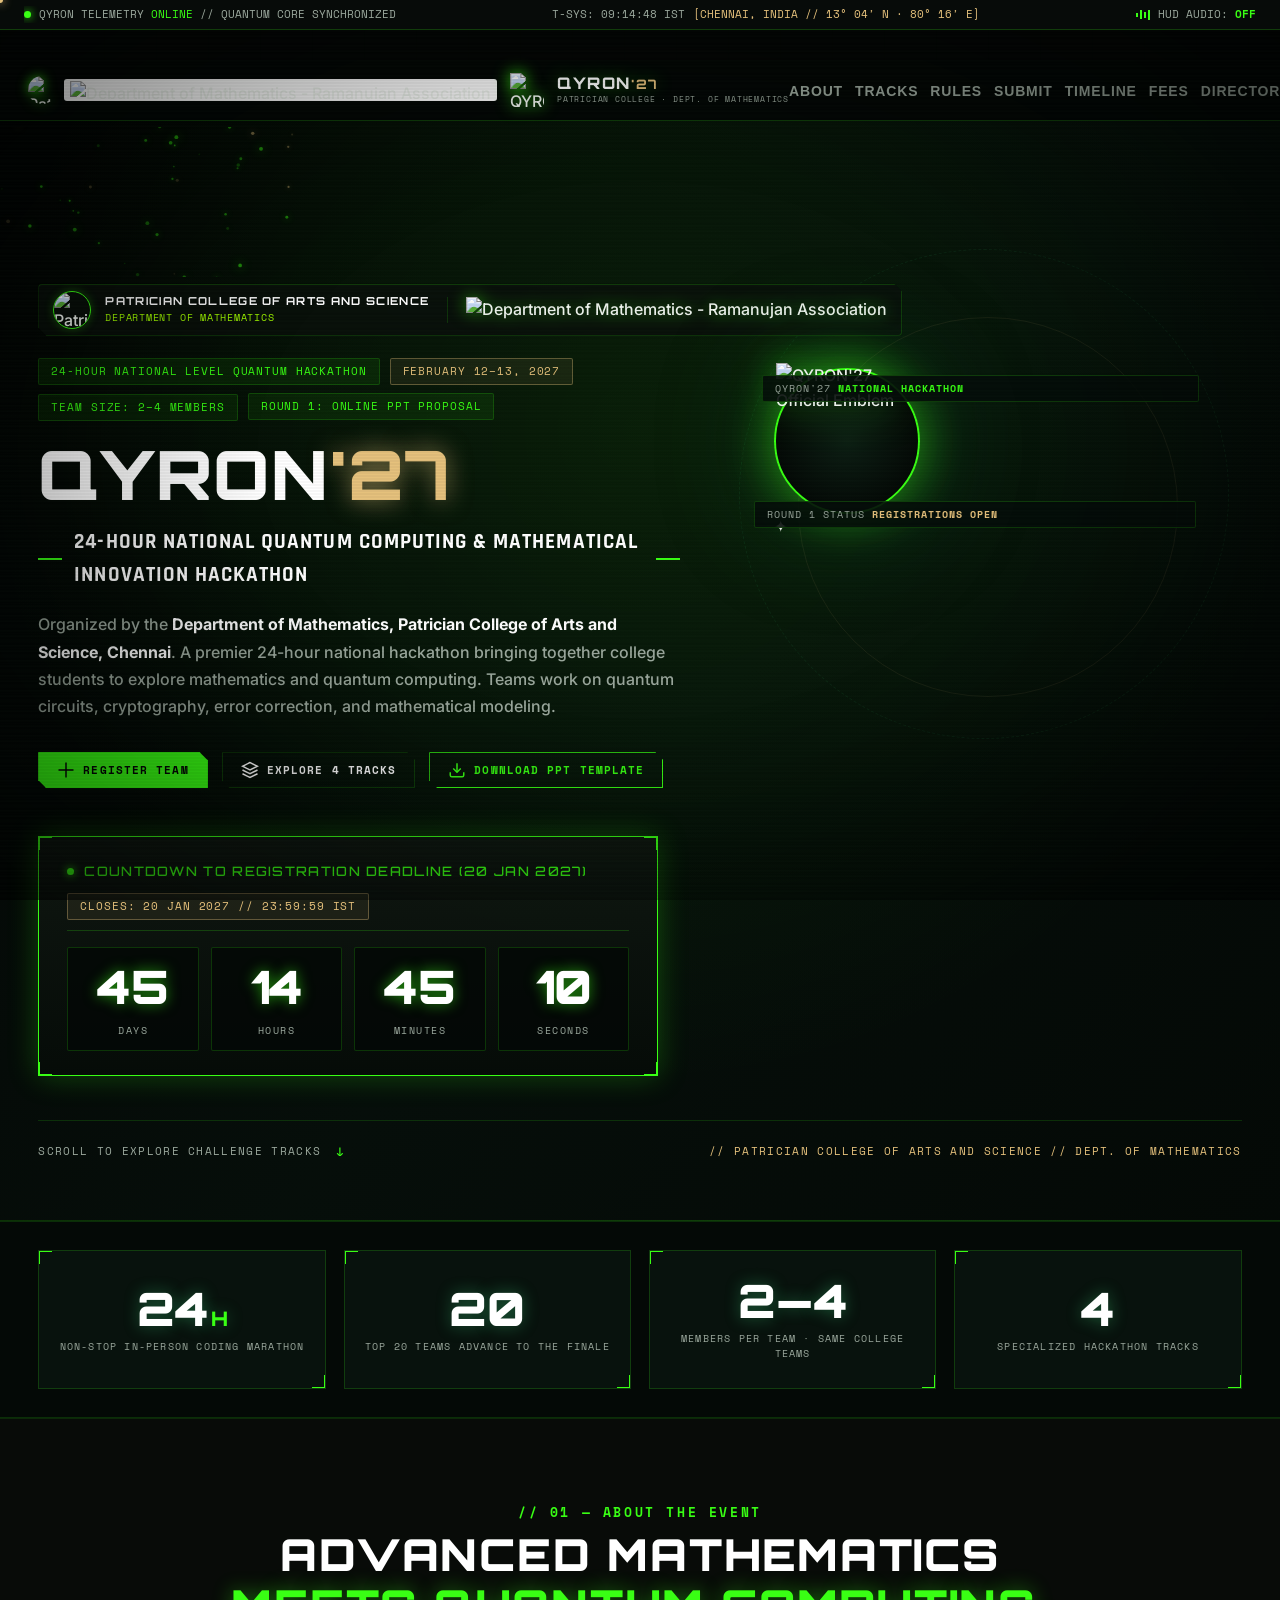
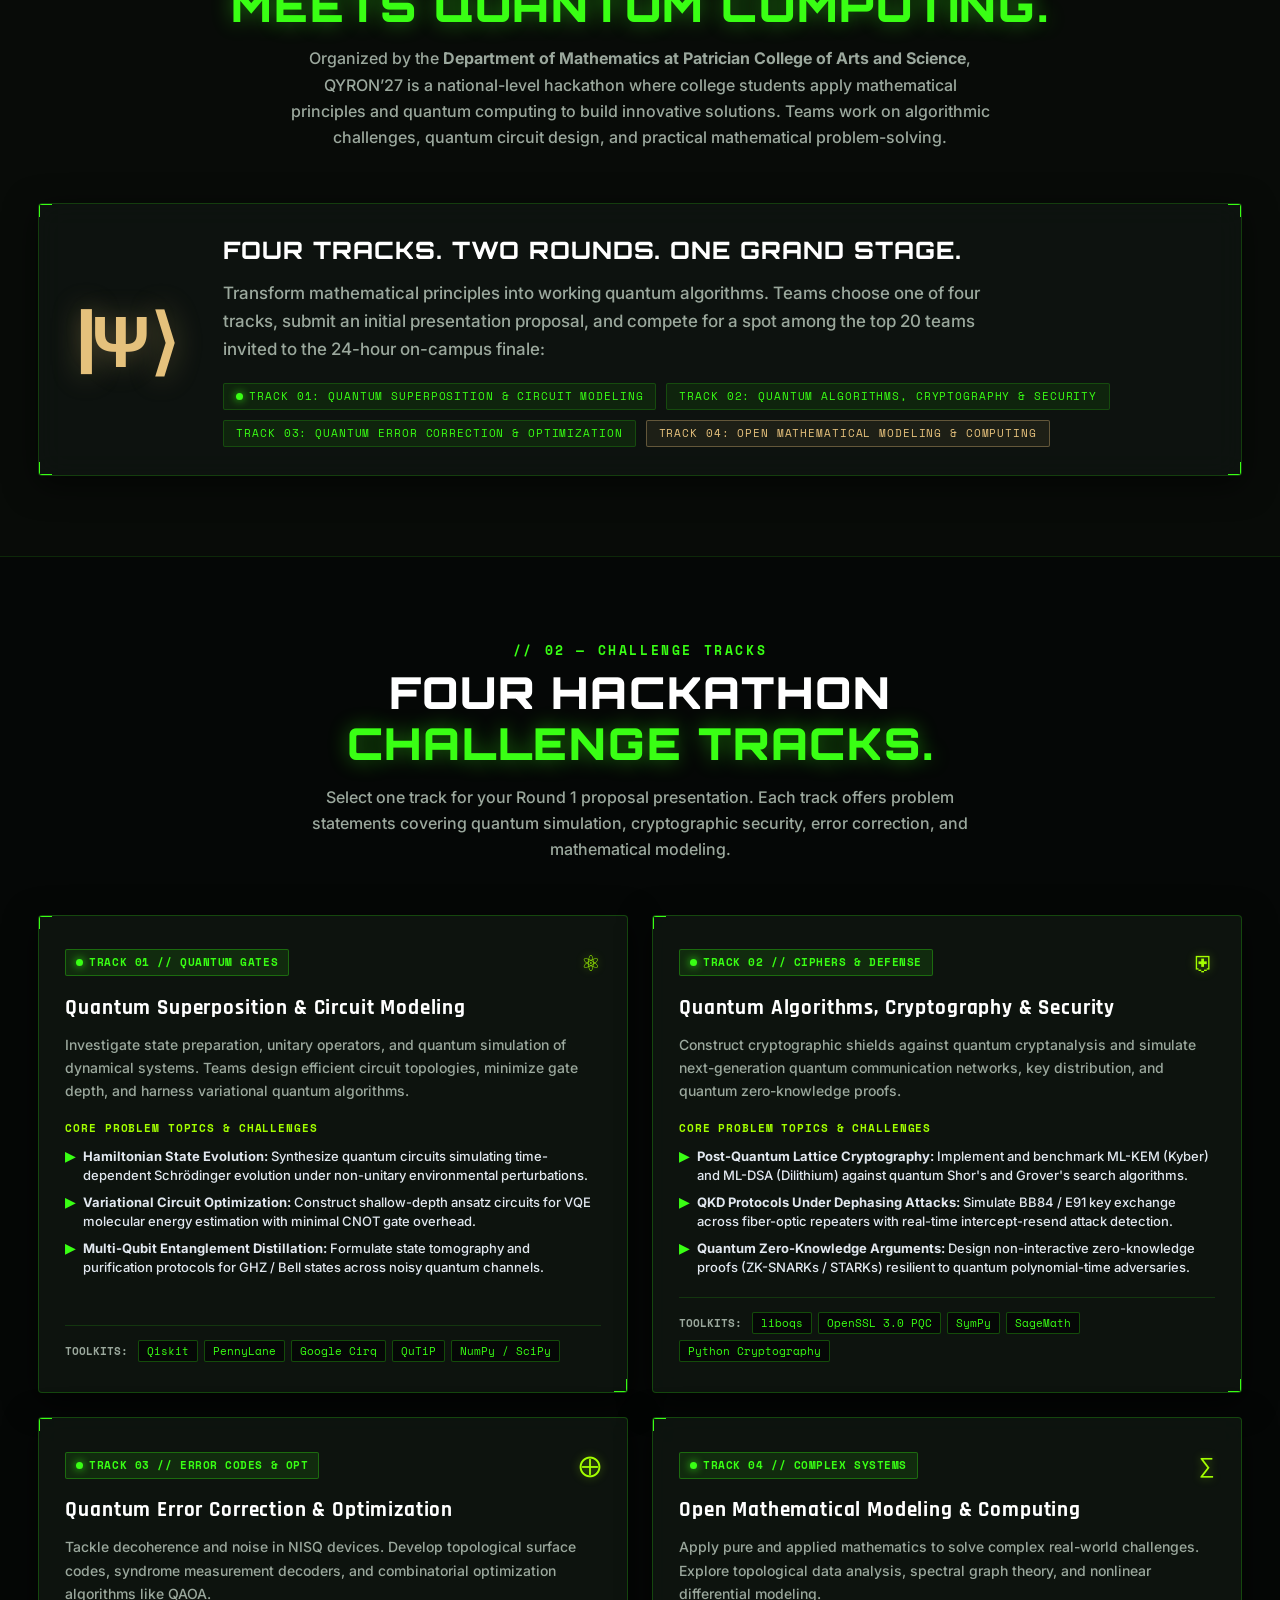
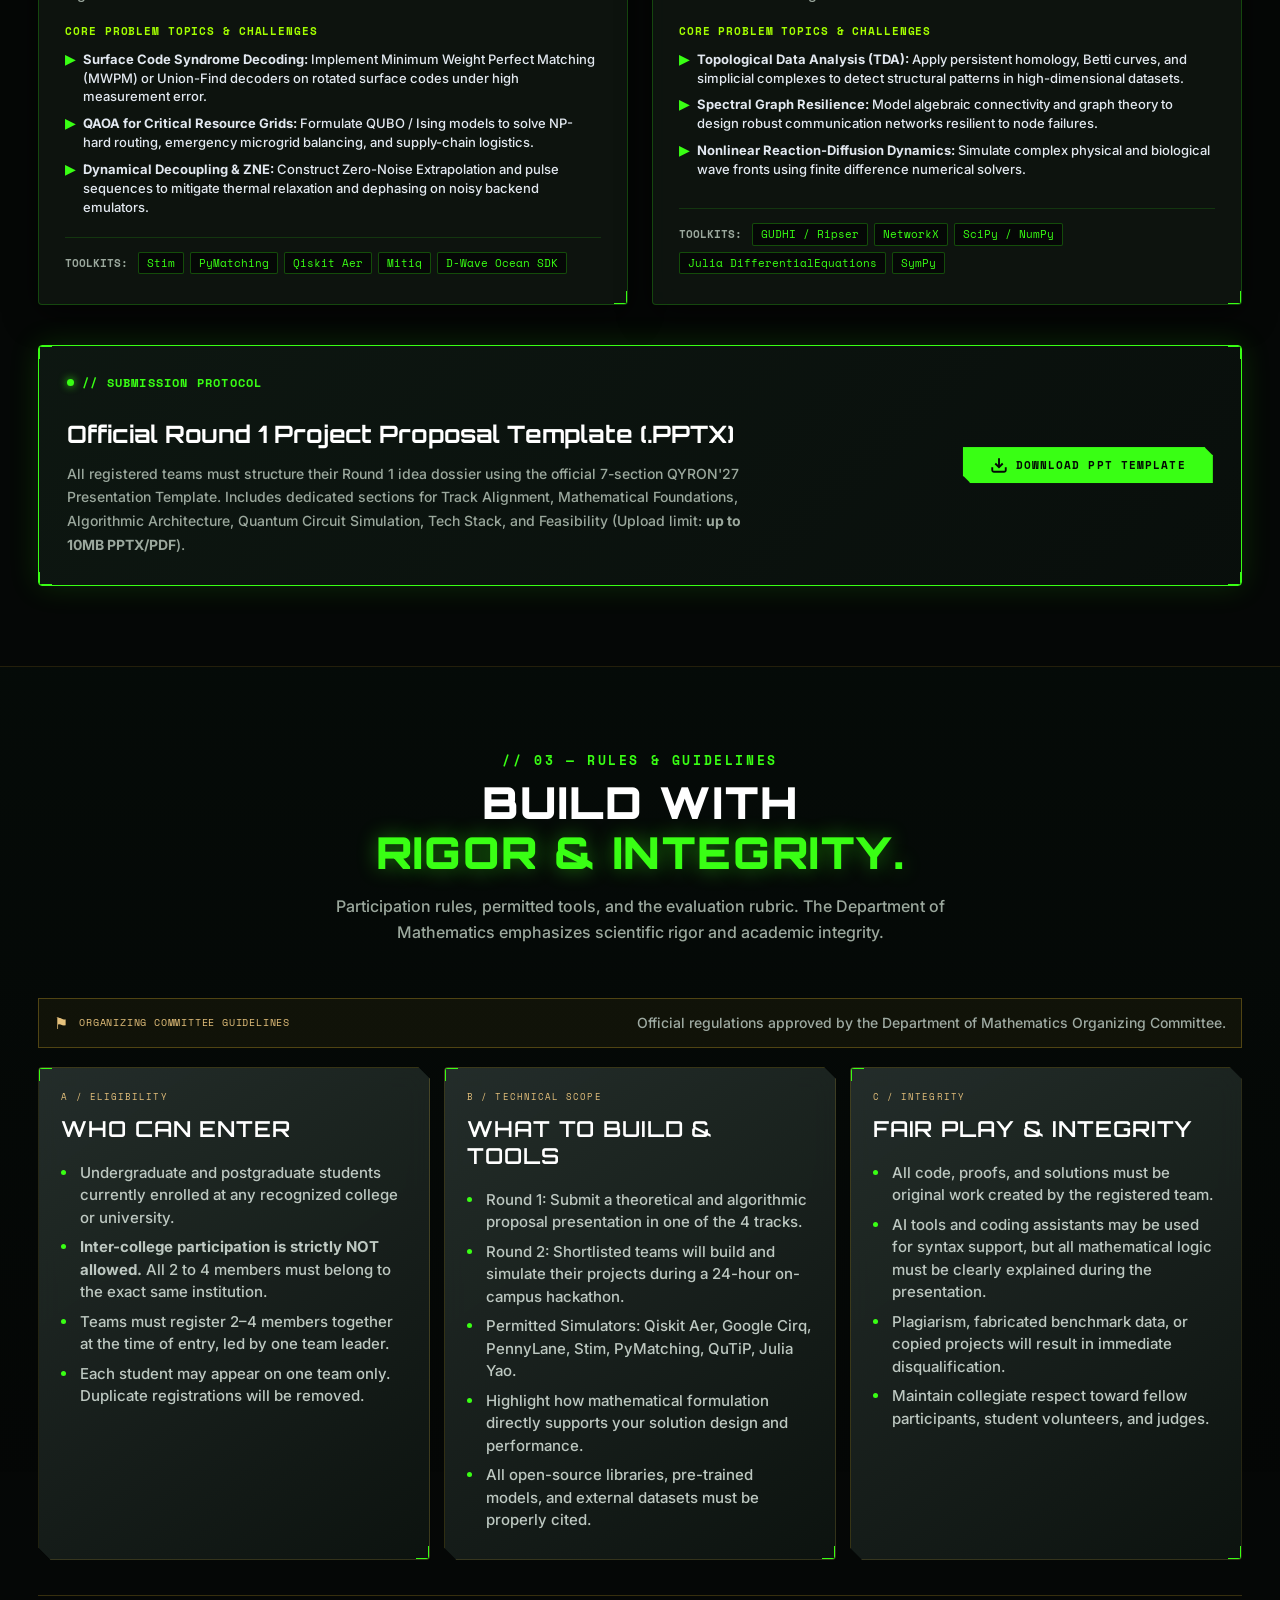
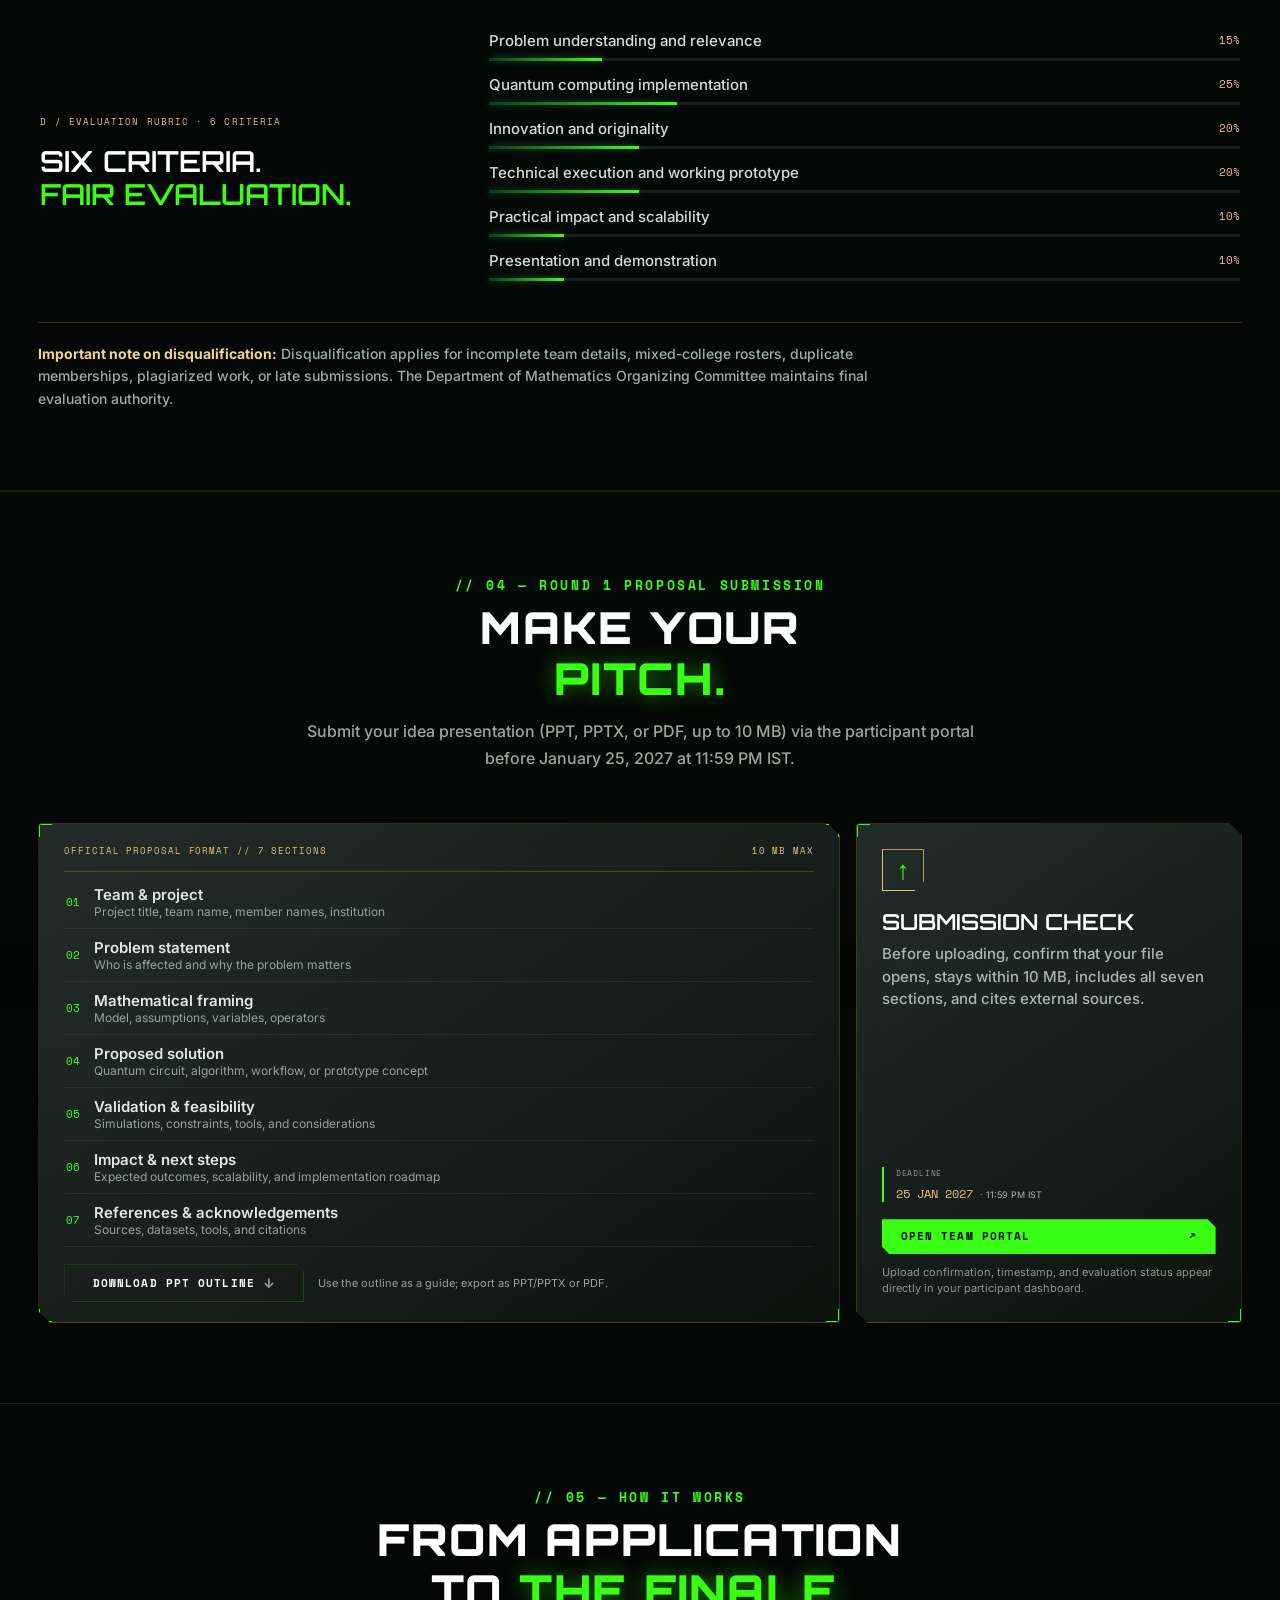
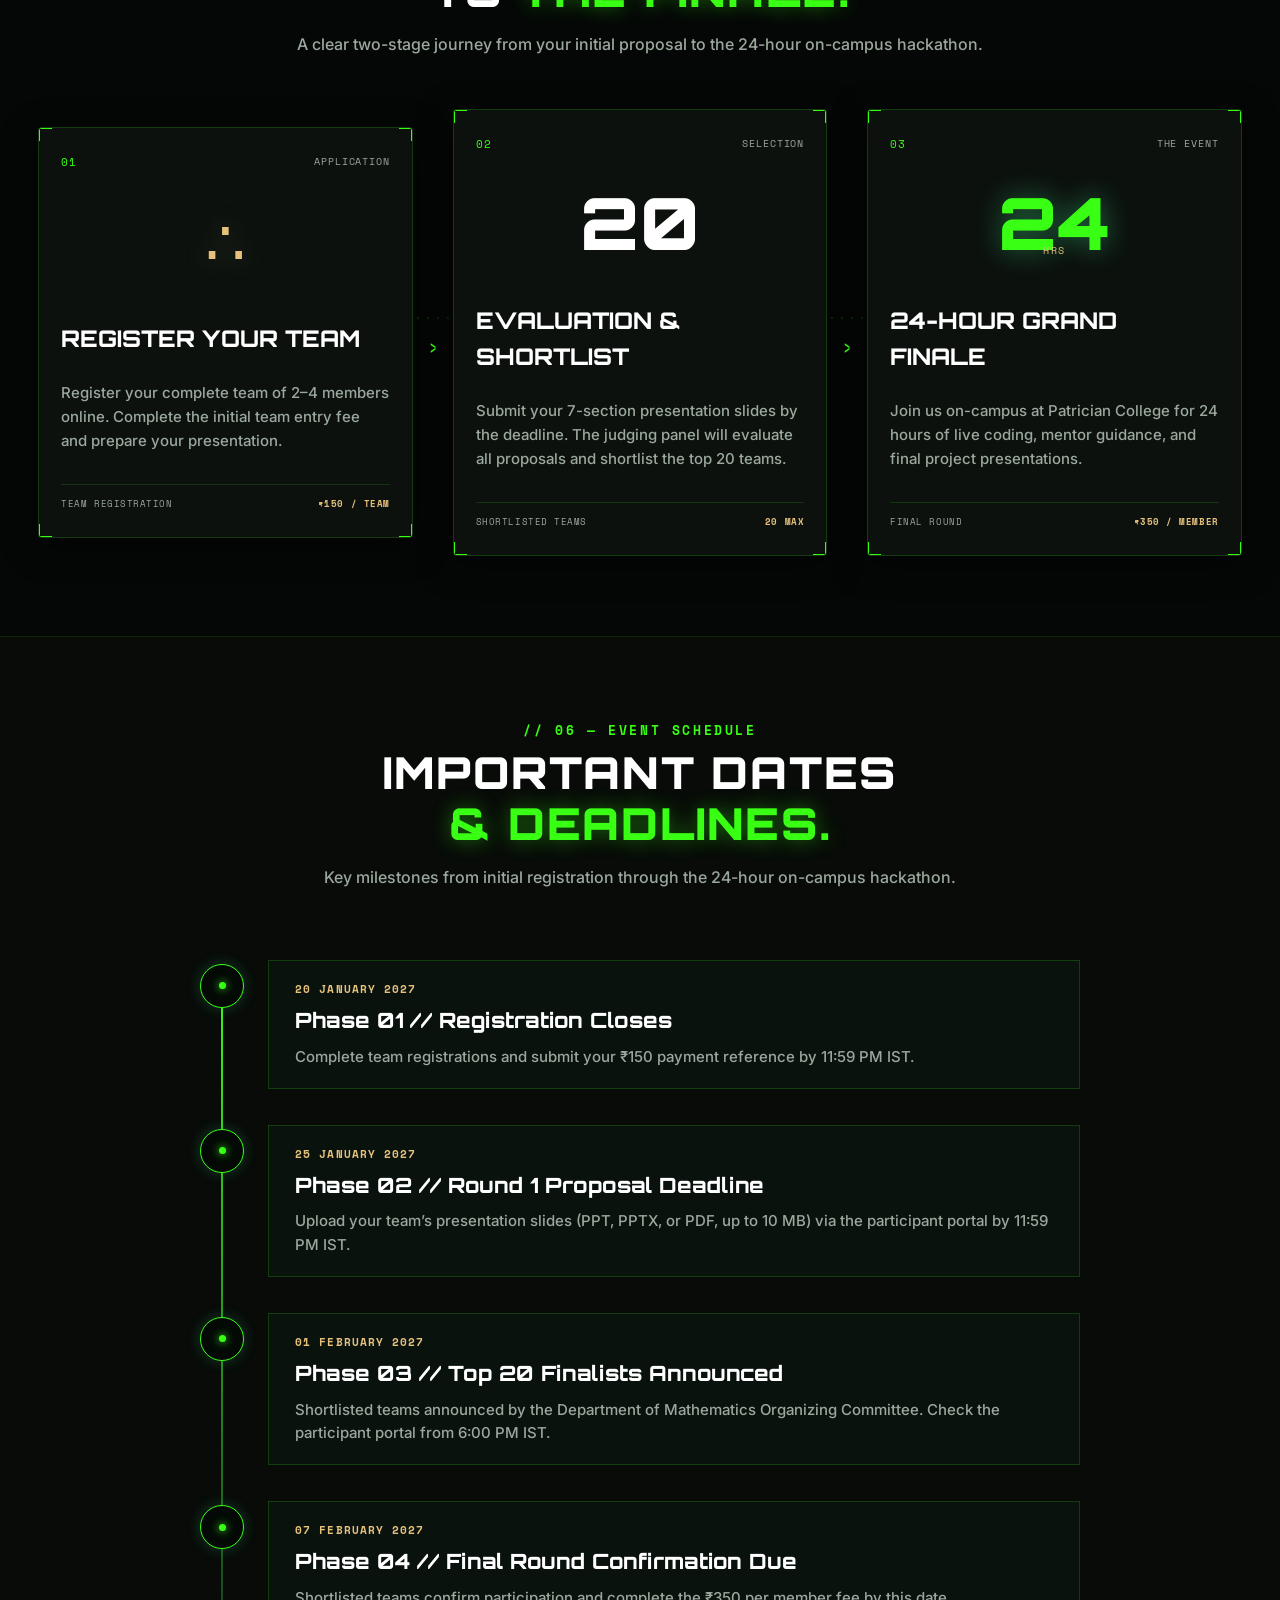
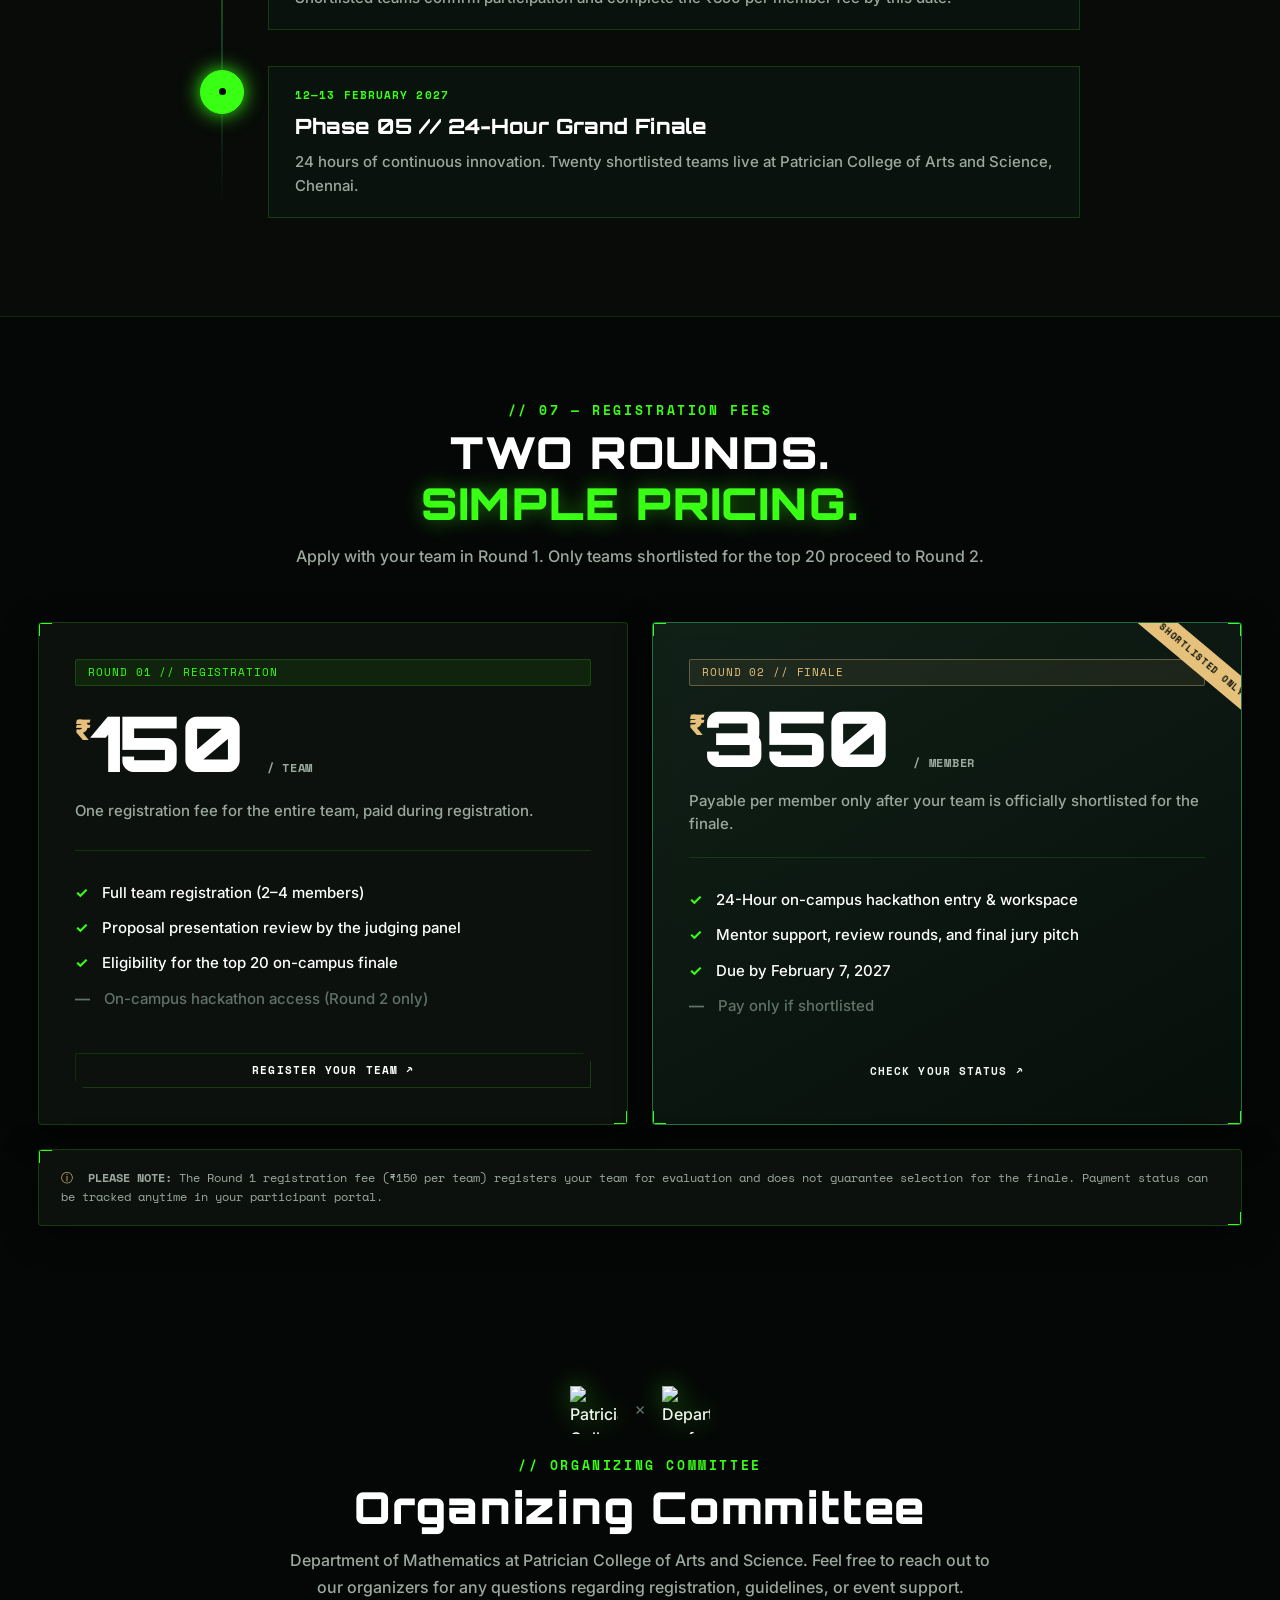
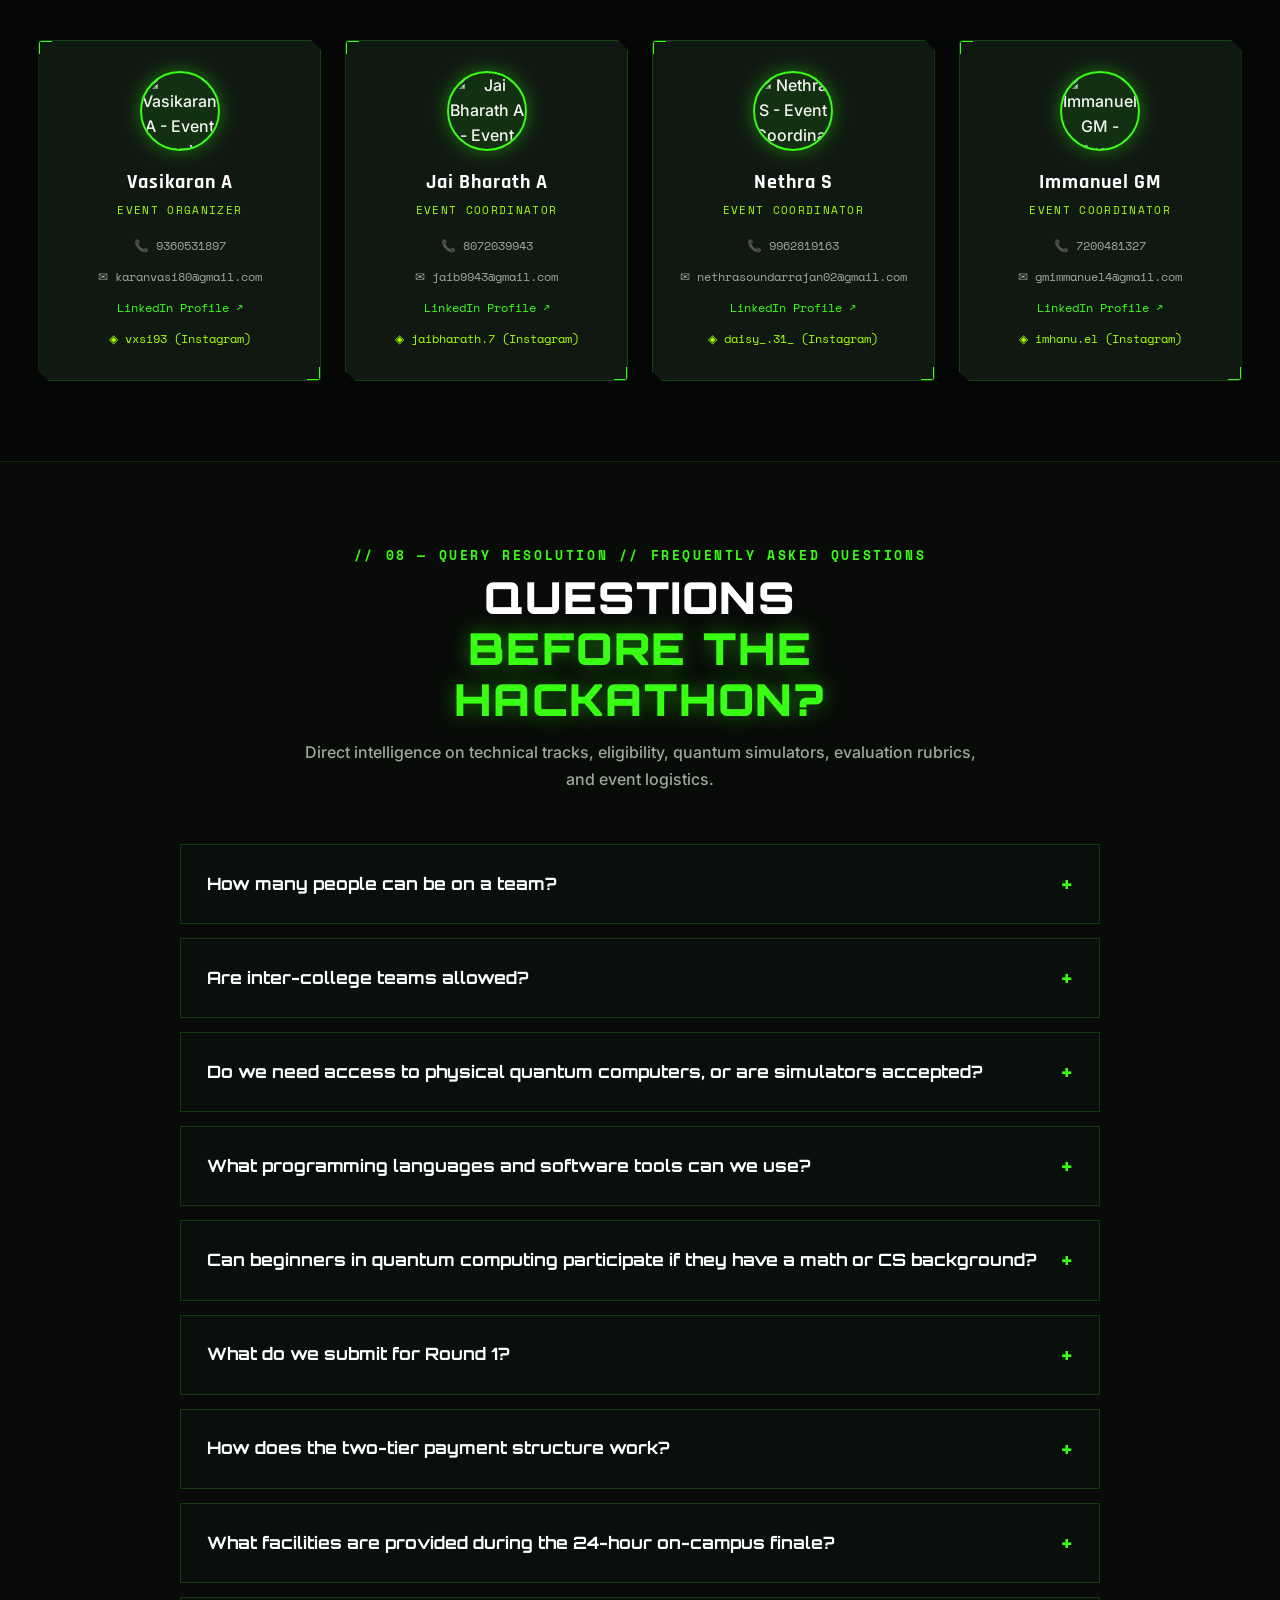
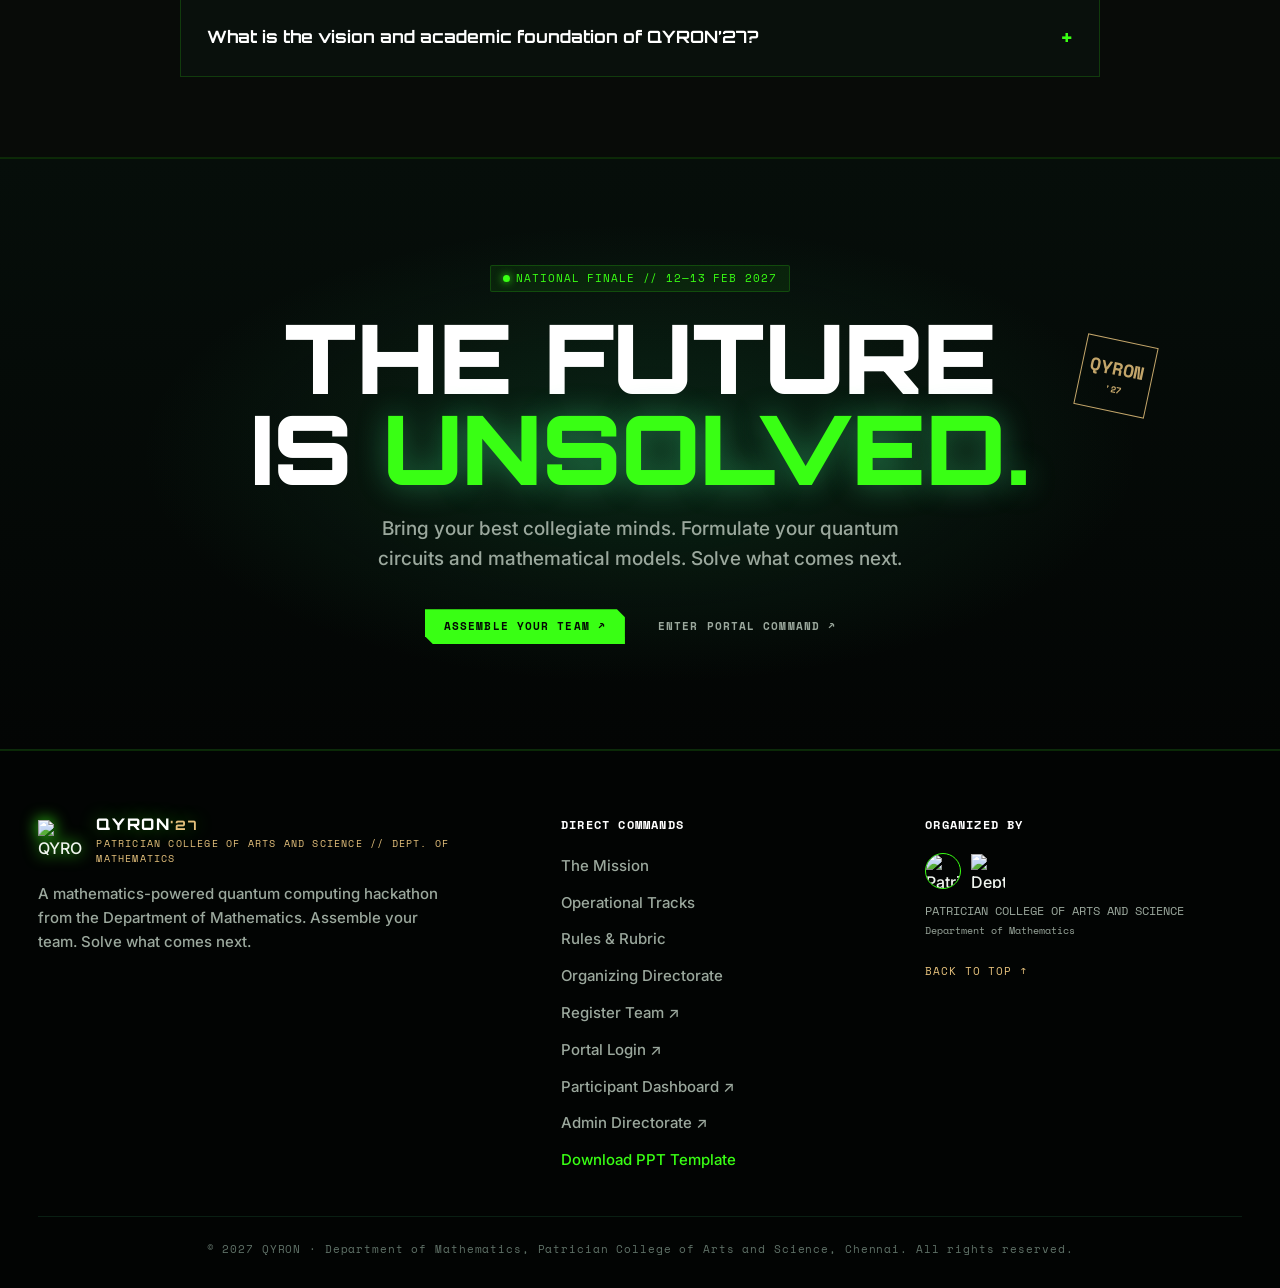
==== commit b1038a5d: "Update" ====
--- a/frontend/index.html
+++ b/frontend/index.html
@@ -43,36 +43,47 @@
     <div class="cyber-grid" aria-hidden="true"></div>
     <div class="noise" aria-hidden="true"></div>
 
-    <!-- Top HUD Telemetry Bar (Aligned with Container) -->
+    <!-- Top HUD Telemetry Bar (Always Fixed at Viewport Top - Antrothon Design) -->
     <header class="hud-bar" id="hudTopBar">
-      <div class="container">
-        <div class="hud-telemetry-item">
-          <span class="pulse-led"></span>
-          <span class="mono-tag">
-            <span class="hud-status-full">QYRON TELEMETRY <b>ONLINE</b> // QUANTUM CORE SYNCHRONIZED</span>
-            <span class="hud-status-short">QYRON GRID <b>ACTIVE</b></span>
-          </span>
-        </div>
-        <div class="hud-telemetry-item">
-          <span class="mono-tag">DEPARTMENT OF MATHEMATICS <em>·</em> 2027</span>
-          <span class="mono-tag hud-coord" style="color:var(--gold);">[CHENNAI, INDIA // 13° 04′ N · 80° 16′ E]</span>
-        </div>
-        <div class="hud-telemetry-item">
-          <span class="audio-toggle">
-            <span class="sound-bars"><i></i><i></i><i></i><i></i></span>
-            QUANTUM COHERENCE <b>99.98%</b>
-          </span>
-        </div>
+      <div class="hud-telemetry-item">
+        <span class="pulse-led"></span>
+        <span class="mono-tag">
+          <span class="hud-status-full">QYRON TELEMETRY <b>ONLINE</b> // QUANTUM CORE SYNCHRONIZED</span>
+          <span class="hud-status-short">QYRON GRID <b>ACTIVE</b></span>
+        </span>
+      </div>
+      <div class="hud-telemetry-item">
+        <span class="mono-tag" id="hudLiveClock">T-SYS: --:--:-- IST</span>
+        <span class="mono-tag hud-coord" style="color:var(--gold);">[CHENNAI, INDIA // 13° 04′ N · 80° 16′ E]</span>
+      </div>
+      <div class="hud-telemetry-item">
+        <button type="button" class="btn-sound-toggle" id="termSoundToggle" title="Toggle Tactical Audio (Mute / Unmute)">
+          <span class="sound-bars"><i></i><i></i><i></i><i></i></span>
+          <span class="sound-state-text">HUD AUDIO: <b>OFF</b></span>
+        </button>
       </div>
     </header>
-
-    <!-- Main Navigation Bar (Aligned with Container) -->
-    <nav class="term-navbar">
-      <div class="container">
+    <script>
+      (function(){
+        var h = document.getElementById('hudTopBar');
+        if (h) {
+          document.documentElement.style.setProperty('--hud-height', h.offsetHeight + 'px');
+        }
+      })();
+    </script>
+
+    <div class="content-wrapper">
+      <!-- Main Navigation Bar (Antrothon Architecture) -->
+      <nav class="term-navbar">
         <a class="term-logo-wrapper" href="#home" aria-label="QYRON home">
-          <div class="term-emblem" style="padding:2px; display:flex; align-items:center; gap:6px; justify-content:center;">
-            <img src="assets/qyron-logo-doomsday.png" alt="QYRON 27 Emblem" style="width:36px; height:36px; object-fit:contain; filter:drop-shadow(0 0 6px var(--doom-green));">
-            <img src="assets/department-ramanujan-logo.png" alt="Department of Mathematics - Ramanujan Association" style="width:32px; height:32px; object-fit:contain; border-radius:50%;">
+          <div class="nav-inst-group" style="display:inline-flex; align-items:center; gap:8px;">
+            <img src="assets/patrician-college-logo.jpg" alt="Patrician College" style="width:28px; height:28px; object-fit:contain; filter:drop-shadow(0 0 6px var(--doom-green)); flex-shrink:0; border-radius:50%;">
+            <div style="background:#ffffff; border-radius:3px; padding:2px 6px; display:inline-flex; align-items:center; flex-shrink:0;">
+              <img src="assets/department-ramanujan-logo.png" alt="Department of Mathematics - Ramanujan Association" style="height:18px; width:auto; display:block;">
+            </div>
+          </div>
+          <div class="term-emblem">
+            <img src="assets/qyron-logo-doomsday.png" alt="QYRON 27 Emblem" style="width:34px; height:34px; object-fit:contain; filter:drop-shadow(0 0 8px var(--doom-green));">
           </div>
           <div>
             <div class="term-brand-name">QYRON<span>'27</span></div>
@@ -80,23 +91,41 @@
           </div>
         </a>
 
-        <button class="mobile-nav-toggle" id="menuToggle" aria-label="Open navigation">☰</button>
+        <button class="mobile-nav-toggle" id="menuToggle" aria-label="Toggle navigation">
+          <svg class="icon-hamburger" width="22" height="22" viewBox="0 0 24 24" fill="none" stroke="currentColor" stroke-width="2">
+            <line x1="3" y1="12" x2="21" y2="12"></line>
+            <line x1="3" y1="6" x2="21" y2="6"></line>
+            <line x1="3" y1="18" x2="21" y2="18"></line>
+          </svg>
+          <svg class="icon-close" width="22" height="22" viewBox="0 0 24 24" fill="none" stroke="currentColor" stroke-width="2" style="display:none;">
+            <line x1="18" y1="6" x2="6" y2="18"></line>
+            <line x1="6" y1="18" x2="18" y2="18"></line>
+          </svg>
+        </button>
 
         <ul class="term-nav-links" id="mainNav">
-          <li><a href="#mission" class="term-nav-link">MISSION</a></li>
-          <li><a href="#tracks" class="term-nav-link">TRACKS</a></li>
-          <li><a href="#rules" class="term-nav-link">RULES</a></li>
-          <li><a href="#submission-guide" class="term-nav-link">SUBMIT</a></li>
-          <li><a href="#timeline" class="term-nav-link">TIMELINE</a></li>
-          <li><a href="#fees" class="term-nav-link">FEES</a></li>
-          <li><a href="#team" class="term-nav-link">DIRECTORATE</a></li>
+          <li><a href="#mission" class="term-nav-link">About</a></li>
+          <li><a href="#tracks" class="term-nav-link">Tracks</a></li>
+          <li><a href="#rules" class="term-nav-link">Rules</a></li>
+          <li><a href="#submission-guide" class="term-nav-link">Submit</a></li>
+          <li><a href="#timeline" class="term-nav-link">Timeline</a></li>
+          <li><a href="#fees" class="term-nav-link">Fees</a></li>
+          <li><a href="#team" class="term-nav-link">Directorate</a></li>
           <li><a href="#faq" class="term-nav-link">FAQ</a></li>
-          <li><a class="button button-outline" href="assets/qyron-proposal-outline.pptx" download style="border-color:var(--doom-green);color:var(--doom-green);height:38px;padding:0 12px;font-size:10px;">PPT TEMPLATE ↓</a></li>
-          <li><a href="/register" class="btn-register">REGISTER TEAM ↗</a></li>
-          <li><a href="/login" class="button button-ghost" style="height:38px;padding:0 14px;font-size:10px;">LOGIN ↗</a></li>
+          <li><a href="assets/qyron-proposal-outline.pptx" class="term-nav-link" download style="color:var(--doom-green); font-weight:700;">PPT Template</a></li>
+          <li>
+            <a href="/register" class="btn-terminator">
+              <span>REGISTER TEAM</span>
+            </a>
+          </li>
+          <li>
+            <a href="/login" class="btn-cyber-outline" style="padding:8px 14px; font-size:10px;">
+              <span>LOGIN</span>
+            </a>
+          </li>
         </ul>
-      </div>
-    </nav>
+      </nav>
+      <div class="nav-backdrop" id="navBackdrop"></div>
 
     <main>
       <!-- ═══════ HERO SECTION ═══════ -->
@@ -121,30 +150,73 @@
           </div>
 
           <div class="hero-two-col">
-            <!-- Left Column: Copy -->
+            <!-- Left Column: Copy (Antrothon 2-Column Standard) -->
             <div class="hero-copy">
               <div class="hero-badge-group">
-                <span class="term-badge term-badge-gold">NATIONAL LEVEL // 2027</span>
-                <span class="term-badge"><span class="pulse-led"></span>24-HOUR QUANTUM COMPUTING HACKATHON</span>
-                <span class="term-badge">12—13 FEB 2027</span>
-                <span class="term-badge">TEAMS OF 2—4 MEMBERS</span>
-              </div>
-
-              <h1 aria-label="QYRON '27"><span class="hero-name">QYRON</span><span class="hero-year-mark">'27</span></h1>
-
-              <div class="hero-tagline">24-HOUR NATIONAL QUANTUM COMPUTING &amp; MATHEMATICAL INNOVATION HACKATHON</div>
-
-              <p class="hero-lede">
-                Organized by the <strong>Department of Mathematics, Patrician College of Arts and Science, Chennai</strong>. A premier 24-hour national hackathon bringing together college students to explore mathematics and quantum computing. Teams work on quantum circuits, cryptography, error correction, and mathematical modeling. Two competitive rounds, with the top 20 teams advancing to the on-campus finale.
+                <!-- Row 1: Hackathon Title & Dates (Desktop Single Line) -->
+                <div class="hero-badge-row hero-badge-row-1">
+                  <span class="term-badge">
+                    24-HOUR NATIONAL LEVEL QUANTUM HACKATHON
+                  </span>
+                  <span class="term-badge term-badge-gold badge-desktop-only">
+                    FEBRUARY 12–13, 2027
+                  </span>
+                </div>
+
+                <!-- Row 2: Team Size & Round 1 / Mobile Duo -->
+                <div class="hero-badge-row hero-badge-row-2">
+                  <div class="hero-badge-mobile-duo">
+                    <span class="term-badge term-badge-gold badge-mobile-only">
+                      FEBRUARY 12–13, 2027
+                    </span>
+                    <span class="term-badge">
+                      TEAM SIZE: 2–4 MEMBERS
+                    </span>
+                  </div>
+                  <span class="term-badge">
+                    ROUND 1: ONLINE PPT PROPOSAL
+                  </span>
+                </div>
+              </div>
+
+              <h1 class="hero-title" aria-label="QYRON '27">
+                <span class="hero-name">QYRON</span><span class="year-accent">'27</span>
+              </h1>
+
+              <div class="hero-tagline">
+                24-HOUR NATIONAL QUANTUM COMPUTING &amp; MATHEMATICAL INNOVATION HACKATHON
+              </div>
+
+              <p class="hero-lede hero-desc">
+                Organized by the <strong>Department of Mathematics, Patrician College of Arts and Science, Chennai</strong>. A premier 24-hour national hackathon bringing together college students to explore mathematics and quantum computing. Teams work on quantum circuits, cryptography, error correction, and mathematical modeling.
               </p>
 
               <div class="hero-actions">
-                <a class="button button-primary" href="/register">REGISTER YOUR TEAM <span>↗</span></a>
-                <a class="button button-ghost" href="/login">PARTICIPANT LOGIN <span>↗</span></a>
-                <a class="button button-outline" href="assets/qyron-proposal-outline.pptx" download style="border-color:var(--doom-green);color:var(--doom-green);">DOWNLOAD PPT OUTLINE <span>↓</span></a>
-              </div>
-
-              <!-- In-Hero Countdown Box -->
+                <a href="/register" class="btn-terminator">
+                  <svg width="18" height="18" viewBox="0 0 24 24" fill="none" stroke="currentColor" stroke-width="2">
+                    <path d="M12 2v20M2 12h20"></path>
+                  </svg>
+                  <span>REGISTER TEAM</span>
+                </a>
+                <a href="#tracks" class="btn-cyber-outline">
+                  <svg width="18" height="18" viewBox="0 0 24 24" fill="none" stroke="currentColor" stroke-width="2">
+                    <polygon points="12 2 2 7 12 12 22 7 12 2"></polygon>
+                    <polyline points="2 17 12 22 22 17"></polyline>
+                    <polyline points="2 12 12 17 22 12"></polyline>
+                  </svg>
+                  <span>EXPLORE 4 TRACKS</span>
+                </a>
+                <a href="assets/qyron-proposal-outline.pptx" class="btn-cyber-outline" download style="border-color:var(--doom-green); color:var(--doom-green);">
+                  <svg width="18" height="18" viewBox="0 0 24 24" fill="none" stroke="currentColor" stroke-width="2">
+                    <path d="M21 15v4a2 2 0 0 1-2 2H5a2 2 0 0 1-2-2v-4"></path>
+                    <polyline points="7 10 12 15 17 10"></polyline>
+                    <line x1="12" y1="15" x2="12" y2="3"></line>
+                  </svg>
+                  <span>DOWNLOAD PPT TEMPLATE</span>
+                </a>
+              </div>
+
+              <!-- In-Hero Countdown Box (Antrothon Standard) -->
               <div class="countdown-container">
                 <div class="hud-corner hud-corner-tl"></div>
                 <div class="hud-corner hud-corner-tr"></div>
@@ -153,15 +225,27 @@
                 <div class="countdown-header">
                   <div class="countdown-title">
                     <span class="pulse-led"></span>
-                    <span>REGISTRATION &amp; ROUND 1 SUBMISSION DEADLINE</span>
+                    <span>COUNTDOWN TO REGISTRATION DEADLINE (20 JAN 2027)</span>
                   </div>
-                  <span class="term-badge term-badge-gold">CLOSES: 20 JAN 2027 // 23:59 IST</span>
+                  <span class="term-badge term-badge-gold" id="cd-status-badge">CLOSES: 20 JAN 2027 // 23:59:59 IST</span>
                 </div>
                 <div class="countdown-digits" id="countdown">
-                  <div class="digit-card"><b>--</b><small>DAYS</small></div>
-                  <div class="digit-card"><b>--</b><small>HOURS</small></div>
-                  <div class="digit-card"><b>--</b><small>MINS</small></div>
-                  <div class="digit-card"><b>--</b><small>SECS</small></div>
+                  <div class="digit-card">
+                    <div class="digit-value" id="cd-days"><b>--</b></div>
+                    <div class="digit-label">DAYS</div>
+                  </div>
+                  <div class="digit-card">
+                    <div class="digit-value" id="cd-hours"><b>--</b></div>
+                    <div class="digit-label">HOURS</div>
+                  </div>
+                  <div class="digit-card">
+                    <div class="digit-value" id="cd-mins"><b>--</b></div>
+                    <div class="digit-label">MINUTES</div>
+                  </div>
+                  <div class="digit-card">
+                    <div class="digit-value" id="cd-secs"><b>--</b></div>
+                    <div class="digit-label">SECONDS</div>
+                  </div>
                 </div>
               </div>
             </div>
@@ -187,8 +271,6 @@
                 </div>
               </div>
             </div>
-              </div>
-            </div>
           </div>
 
           <div class="hero-bottom">
@@ -426,6 +508,41 @@
               </div>
             </article>
           </div>
+
+          <!-- OFFICIAL PROPOSAL OUTLINE PPTX CALLOUT (ANTROTHON TEMPLATE ARCHITECTURE) -->
+          <div class="hud-panel" style="margin-top:40px; background:linear-gradient(135deg, rgba(14,24,18,0.95) 0%, rgba(9,15,12,0.95) 100%); border-color:var(--doom-green); box-shadow:0 0 30px rgba(57,255,20,0.15);">
+            <div class="hud-corner hud-corner-tl" style="border-color:var(--doom-green);"></div>
+            <div class="hud-corner hud-corner-tr" style="border-color:var(--doom-green);"></div>
+            <div class="hud-corner hud-corner-bl" style="border-color:var(--doom-green);"></div>
+            <div class="hud-corner hud-corner-br" style="border-color:var(--doom-green);"></div>
+
+            <div style="display:flex; justify-content:space-between; align-items:center; flex-wrap:wrap; gap:24px;">
+              <div style="max-width:680px;">
+                <div style="display:flex; align-items:center; gap:8px; margin-bottom:8px;">
+                  <span class="pulse-led"></span>
+                  <span style="font-family:var(--font-mono); color:var(--doom-green); font-size:12px; letter-spacing:0.1em; font-weight:700;">
+                    // SUBMISSION PROTOCOL
+                  </span>
+                </div>
+                <h3 style="font-size:24px; color:#fff; margin-bottom:8px; font-family:var(--font-display);">
+                  Official Round 1 Project Proposal Template (.PPTX)
+                </h3>
+                <p style="color:var(--term-steel); font-size:14px; line-height:1.7; margin:0;">
+                  All registered teams must structure their Round 1 idea dossier using the official 7-section QYRON'27 Presentation Template. Includes dedicated sections for Track Alignment, Mathematical Foundations, Algorithmic Architecture, Quantum Circuit Simulation, Tech Stack, and Feasibility (Upload limit: <strong>up to 10MB PPTX/PDF</strong>).
+                </p>
+              </div>
+              <div style="display:flex; flex-direction:column; gap:10px; min-width:250px;">
+                <a href="assets/qyron-proposal-outline.pptx" class="btn-terminator" download style="justify-content:center;">
+                  <svg width="18" height="18" viewBox="0 0 24 24" fill="none" stroke="currentColor" stroke-width="2.5">
+                    <path d="M21 15v4a2 2 0 0 1-2 2H5a2 2 0 0 1-2-2v-4"></path>
+                    <polyline points="7 10 12 15 17 10"></polyline>
+                    <line x1="12" y1="15" x2="12" y2="3"></line>
+                  </svg>
+                  <span>DOWNLOAD PPT TEMPLATE</span>
+                </a>
+              </div>
+            </div>
+          </div>
         </div>
       </section>
 
@@ -662,7 +779,7 @@
               <div class="timeline-info">
                 <div class="timeline-date-badge" style="color:var(--doom-green);">12—13 FEBRUARY 2027</div>
                 <h4 class="timeline-stage-title">Phase 05 // 24-Hour Grand Finale</h4>
-                <p>24 hours of continuous innovation. Thirty shortlisted teams live at Patrician College of Arts and Science, Chennai.</p>
+                <p>24 hours of continuous innovation. Twenty shortlisted teams live at Patrician College of Arts and Science, Chennai.</p>
               </div>
             </article>
           </div>
@@ -959,8 +1076,9 @@
         </div>
       </div>
     </footer>
-
-    <!-- Modal System (for inline quick actions if needed) -->
+  </div> <!-- /content-wrapper -->
+
+  <!-- Modal System (for inline quick actions if needed) -->
     <div class="modal-backdrop" id="modalBackdrop" hidden>
       <section class="portal-modal" role="dialog" aria-modal="true" aria-labelledby="modalTitle">
         <button class="modal-close" id="modalClose" aria-label="Close">×</button>
--- a/css/variables.css
+++ b/css/variables.css
@@ -41,14 +41,27 @@
   --mono: 'Space Mono', 'Courier New', monospace;
   --space-mono: 'Space Mono', 'Courier New', monospace;
 
-  /* Aliases for compatibility */
+  /* Antrothon Theme Compatibility Aliases */
+  --font-tactical: var(--font-mono);
+  --term-red: var(--doom-green);
+  --term-red-bright: #39FF14;
+  --term-red-dim: rgba(57, 255, 20, 0.15);
+  --term-red-glow: 0 0 20px rgba(57, 255, 20, 0.45);
+  --term-red-laser: 0 0 35px rgba(57, 255, 20, 0.75);
   --term-green: var(--doom-green);
-  --term-gold: var(--toxic-lime);
-  --term-cyan: var(--doom-green);
+  --term-yellow: var(--gold);
+  --term-amber: var(--gold);
+  --term-cyan: #39FF14;
+  --term-chrome: #f1f5f9;
   --term-steel: var(--text-muted);
+  --term-border: rgba(57, 255, 20, 0.2);
+  --bg-card: rgba(14, 20, 16, 0.88);
+  --radius-xs: 2px;
+  --radius-sm: 4px;
+  --radius-md: 8px;
 
-  --hud-height: 38px;
-  --navbar-height: 74px;
+  --hud-height: 33px;
+  --navbar-height: 58px;
 
   color-scheme: dark;
 }
--- a/css/base.css
+++ b/css/base.css
@@ -1,17 +1,137 @@
-*,*::before,*::after{box-sizing:border-box}
-html{scroll-behavior:smooth;scroll-padding-top:110px}
-body{margin:0;min-width:320px;padding-top:var(--hud-height);background:var(--bg-void);color:var(--text);font:500 16px/1.55 var(--body);overflow-x:hidden}
-button,input,select{font:inherit}
-button,a{-webkit-tap-highlight-color:transparent}
-a{color:inherit}
-::selection{background:var(--doom-green);color:#06110a}
-:focus-visible{outline:2px solid var(--gold);outline-offset:4px}
-.noise{opacity:.05;z-index:8}
-body::before{content:"";position:fixed;inset:0;z-index:7;pointer-events:none;opacity:.09;background:repeating-linear-gradient(0deg,transparent 0 3px,rgba(92,204,135,.15) 4px,transparent 5px);mix-blend-mode:screen}
-body::after{content:"";position:fixed;inset:0;z-index:6;pointer-events:none;background:radial-gradient(ellipse at center,transparent 42%,rgba(0,0,0,.55) 100%)}
-.loading-screen{position:fixed;inset:0;z-index:100;display:grid;place-items:center;background:var(--bg-void);transition:opacity .65s ease,visibility .65s ease}
-.loading-screen.is-gone{opacity:0;visibility:hidden}
-.loading-lockup{text-align:center;color:var(--gold);font:10px var(--mono);letter-spacing:.25em}
-.loading-lockup strong{display:block;margin:14px 0;color:var(--text);font:600 26px var(--display);letter-spacing:.14em}
-.loading-lockup span{color:var(--doom-green);font-size:8px}
-@media(prefers-reduced-motion:reduce){html{scroll-behavior:auto}*,*::before,*::after{animation-duration:.01ms!important;animation-iteration-count:1!important;scroll-behavior:auto!important;transition-duration:.01ms!important}}
+*,
+*::before,
+*::after {
+    box-sizing: border-box;
+}
+
+html {
+  scroll-behavior: smooth;
+  scroll-padding-top: calc(var(--hud-height, 33px) + 70px);
+}
+
+body {
+  margin: 0;
+  min-width: 320px;
+  background: var(--bg-void);
+  color: var(--text);
+  font: 500 16px/1.55 var(--body);
+  overflow-x: hidden;
+  -webkit-text-size-adjust: 100%;
+  text-size-adjust: 100%;
+}
+
+.content-wrapper {
+  position: relative;
+  z-index: 2;
+  display: flex;
+  flex-direction: column;
+  min-height: 100vh;
+  width: 100%;
+  max-width: 100%;
+  overflow-x: hidden;
+  padding-top: var(--hud-height, 33px);
+  margin-top: 0;
+}
+
+button,
+input,
+select {
+    font: inherit;
+}
+
+button,
+a {
+    -webkit-tap-highlight-color: transparent;
+}
+
+a {
+    color: inherit;
+}
+
+::selection {
+    background: var(--doom-green);
+    color: #06110a;
+}
+
+:focus-visible {
+    outline: 2px solid var(--gold);
+    outline-offset: 4px;
+}
+
+.noise {
+    position: fixed;
+    inset: 0;
+    pointer-events: none;
+    opacity: .05;
+    z-index: 8;
+}
+
+body::before {
+    content: "";
+    position: fixed;
+    inset: 0;
+    z-index: 7;
+    pointer-events: none;
+    opacity: .09;
+    background: repeating-linear-gradient(0deg, transparent 0 3px, rgba(92, 204, 135, .15) 4px, transparent 5px);
+    mix-blend-mode: screen;
+}
+
+body::after {
+    content: "";
+    position: fixed;
+    inset: 0;
+    z-index: 6;
+    pointer-events: none;
+    background: radial-gradient(ellipse at center, transparent 42%, rgba(0, 0, 0, .55) 100%);
+}
+
+.loading-screen {
+    position: fixed;
+    inset: 0;
+    z-index: 100;
+    display: grid;
+    place-items: center;
+    background: var(--bg-void);
+    transition: opacity .65s ease, visibility .65s ease;
+}
+
+.loading-screen.is-gone {
+    opacity: 0;
+    visibility: hidden;
+}
+
+.loading-lockup {
+    text-align: center;
+    color: var(--gold);
+    font: 10px var(--mono);
+    letter-spacing: .25em;
+}
+
+.loading-lockup strong {
+    display: block;
+    margin: 14px 0;
+    color: var(--text);
+    font: 600 26px var(--display);
+    letter-spacing: .14em;
+}
+
+.loading-lockup span {
+    color: var(--doom-green);
+    font-size: 8px;
+}
+
+@media (prefers-reduced-motion: reduce) {
+    html {
+        scroll-behavior: auto;
+    }
+
+    *,
+    *::before,
+    *::after {
+        animation-duration: .01ms !important;
+        animation-iteration-count: 1 !important;
+        scroll-behavior: auto !important;
+        transition-duration: .01ms !important;
+    }
+}
--- a/css/components.css
+++ b/css/components.css
@@ -1,5 +1,5 @@
 /* ============================================================
-   QYRON'27 - COMPONENTS & HUD DESIGN SYSTEM (ALIGNED ARCHITECTURE)
+   QYRON'27 - COMPONENTS & HUD DESIGN SYSTEM (ANTROTHON TEMPLATE ARCHITECTURE)
    ============================================================ */
 
 /* CRT Overlay & Cyber Grid */
@@ -10,7 +10,7 @@
   z-index: 1000;
   opacity: 0.065;
   background: linear-gradient(rgba(18, 16, 16, 0) 50%, rgba(0, 0, 0, 0.45) 50%),
-              linear-gradient(90deg, rgba(61, 220, 132, 0.025), rgba(0, 0, 0, 0), rgba(124, 240, 255, 0.025));
+    linear-gradient(90deg, rgba(61, 220, 132, 0.025), rgba(0, 0, 0, 0), rgba(124, 240, 255, 0.025));
   background-size: 100% 3px, 6px 100%;
 }
 
@@ -21,7 +21,7 @@
   z-index: 1;
   opacity: 0.035;
   background-image: linear-gradient(var(--line) 1px, transparent 1px),
-                    linear-gradient(90deg, var(--line) 1px, transparent 1px);
+    linear-gradient(90deg, var(--line) 1px, transparent 1px);
   background-size: 52px 52px;
 }
 
@@ -33,49 +33,70 @@
   border-radius: 50%;
   background: var(--doom-green);
   box-shadow: 0 0 8px var(--doom-green);
-  animation: pulse-dot 1.8s ease-in-out infinite;
+  animation: pulse-dot 1.4s ease-in-out infinite;
   vertical-align: middle;
   flex-shrink: 0;
 }
 
 @keyframes pulse-dot {
-  0%, 100% { opacity: 1; transform: scale(1); box-shadow: 0 0 8px var(--doom-green); }
-  50% { opacity: 0.4; transform: scale(0.85); box-shadow: 0 0 3px var(--doom-green); }
-}
-
-/* Top HUD Telemetry Bar (Perfect Container Alignment) */
+  0%, 100% {
+    opacity: 1;
+    transform: scale(1);
+    box-shadow: 0 0 8px var(--doom-green);
+  }
+  50% {
+    opacity: 0.35;
+    transform: scale(0.85);
+    box-shadow: 0 0 3px var(--doom-green);
+  }
+}
+
+/* Top HUD Telemetry Bar (Always Fixed at Viewport Top - Edge to Edge) */
 .hud-bar {
+  background: rgba(8, 12, 10, 0.98);
+  border-bottom: 1px solid var(--term-border);
+  backdrop-filter: blur(12px);
+  -webkit-backdrop-filter: blur(12px);
+  padding: 6px 24px;
+  font-family: var(--font-mono);
+  font-size: 11px;
+  color: var(--term-steel);
+  display: flex;
+  justify-content: space-between;
+  align-items: center;
   position: fixed;
   top: 0;
   left: 0;
   right: 0;
-  height: var(--hud-height);
-  background: #040806;
-  border-bottom: 1px solid var(--steel-border);
-  z-index: 99;
-  font-family: var(--font-mono);
-  font-size: 11px;
-  color: var(--text-muted);
-  letter-spacing: 0.08em;
-}
-
-.hud-bar .container {
-  display: flex;
-  align-items: center;
-  justify-content: space-between;
-  height: 100%;
+  width: 100%;
+  box-sizing: border-box;
+  margin: 0;
+  z-index: 10000;
+}
+
+.hud-status-short {
+  display: none;
 }
 
 .hud-telemetry-item {
   display: inline-flex;
   align-items: center;
   gap: 8px;
+  min-width: 0;
+  flex-shrink: 1;
+  overflow: hidden;
+  text-overflow: ellipsis;
+  white-space: nowrap;
 }
 
 .mono-tag {
   display: inline-flex;
   align-items: center;
   gap: 6px;
+  min-width: 0;
+  overflow: hidden;
+  text-overflow: ellipsis;
+  white-space: nowrap;
 }
 
 .mono-tag b {
@@ -88,21 +109,23 @@
   color: var(--gold);
 }
 
-.hud-status-short {
-  display: none;
-}
-
-.audio-toggle {
+.audio-toggle,
+.btn-sound-toggle {
   display: inline-flex;
   align-items: center;
   gap: 8px;
   cursor: pointer;
-  color: var(--text-muted);
+  background: transparent;
+  border: none;
+  padding: 0;
+  color: var(--term-steel);
   font-family: var(--font-mono);
   font-size: 11px;
-}
-
-.audio-toggle b {
+  line-height: 1;
+}
+
+.audio-toggle b,
+.btn-sound-toggle b {
   color: var(--doom-green);
 }
 
@@ -110,7 +133,7 @@
   display: flex;
   gap: 2px;
   align-items: center;
-  height: 12px;
+  height: 11px;
 }
 
 .sound-bars i {
@@ -120,108 +143,123 @@
   display: block;
 }
 
-.sound-bars i:nth-child(2) { height: 10px; }
-.sound-bars i:nth-child(3) { height: 7px; }
-.sound-bars i:nth-child(4) { height: 11px; }
-
-/* Sticky Main Navigation Bar (Perfect Container Alignment) */
+.sound-bars i:nth-child(2) {
+  height: 9px;
+}
+
+.sound-bars i:nth-child(3) {
+  height: 6px;
+}
+
+.sound-bars i:nth-child(4) {
+  height: 10px;
+}
+
+/* Sticky Main Navigation Bar (Antrothon Architecture) */
 .term-navbar {
+  background: rgba(5, 9, 7, 0.98);
+  border-bottom: 1px solid var(--term-border);
+  backdrop-filter: blur(14px);
+  -webkit-backdrop-filter: blur(14px);
+  padding: 12px 28px;
+  display: flex;
+  justify-content: space-between;
+  align-items: center;
   position: sticky;
-  top: var(--hud-height);
-  z-index: 90;
-  height: var(--navbar-height);
-  background: rgba(4, 8, 6, 0.94);
-  backdrop-filter: blur(14px);
-  border-bottom: 1px solid var(--steel-border);
-}
-
-.term-navbar .container {
-  display: flex;
-  align-items: center;
-  justify-content: space-between;
-  height: 100%;
+  top: var(--hud-height, 33px);
+  z-index: 9999;
+  width: 100%;
+  box-sizing: border-box;
+  margin: 0;
 }
 
 .term-logo-wrapper {
   display: inline-flex;
   align-items: center;
-  gap: 14px;
+  gap: 12px;
   text-decoration: none;
   color: var(--text);
+  min-width: 0;
+  flex-shrink: 0;
+}
+
+.nav-inst-group {
+  display: inline-flex;
+  align-items: center;
+  gap: 8px;
+  flex-shrink: 0;
 }
 
 .term-emblem {
+  width: 36px;
+  height: 36px;
+  display: flex;
+  align-items: center;
+  justify-content: center;
+  flex-shrink: 0;
   position: relative;
-  display: flex;
-  align-items: center;
-}
-
-.term-emblem .brand-mark {
-  width: 40px;
-  height: 40px;
-  border: 1px solid var(--doom-green);
-  display: grid;
-  place-items: center;
-  font-family: var(--font-display);
-  font-weight: 800;
-  font-size: 22px;
-  color: var(--doom-green);
-  position: relative;
-  background: radial-gradient(circle, rgba(61, 220, 132, 0.16), transparent 70%);
-  box-shadow: 0 0 16px rgba(61, 220, 132, 0.28);
-  clip-path: polygon(10% 0, 90% 0, 100% 10%, 100% 90%, 90% 100%, 10% 100%, 0 90%, 0 10%);
-}
-
-.term-emblem .brand-mark span {
-  font-size: 10px;
-  color: var(--gold);
-  position: absolute;
-  right: -3px;
-  bottom: -3px;
+}
+
+.term-emblem img {
+  width: 100%;
+  height: 100%;
+  object-fit: contain;
+  display: block;
+  filter: drop-shadow(0 0 8px var(--doom-green-glow));
+  transition: transform 0.25s ease, filter 0.25s ease;
+}
+
+.term-logo-wrapper:hover .term-emblem img {
+  transform: scale(1.08);
+  filter: drop-shadow(0 0 14px var(--doom-green));
 }
 
 .term-brand-name {
   font-family: var(--font-display);
-  font-size: 23px;
+  font-size: clamp(16px, 1.2vw, 19px);
   font-weight: 800;
-  letter-spacing: 0.12em;
+  letter-spacing: 0.1em;
   color: #fff;
   line-height: 1.1;
-  text-shadow: 0 0 18px rgba(61, 220, 132, 0.35);
+  text-shadow: 0 0 18px var(--doom-green-glow);
+  white-space: nowrap;
 }
 
 .term-brand-name span {
   color: var(--gold);
-  font-size: 15px;
+  font-size: 13px;
 }
 
 .term-brand-sub {
   font-family: var(--font-mono);
-  font-size: 9px;
+  font-size: 8px;
   color: var(--text-muted);
-  letter-spacing: 0.15em;
-  margin-top: 2px;
+  letter-spacing: 0.1em;
+  margin-top: 1px;
+  white-space: nowrap;
 }
 
 .term-nav-links {
   display: flex;
   align-items: center;
-  gap: 26px;
+  gap: clamp(10px, 1.3vw, 22px);
   list-style: none;
   margin: 0;
   padding: 0;
 }
 
 .term-nav-link {
-  font-family: var(--font-mono);
-  font-size: 12px;
+  font-family: var(--font-heading);
+  font-size: 14px;
   font-weight: 600;
-  letter-spacing: 0.1em;
+  letter-spacing: 0.06em;
+  text-transform: uppercase;
   color: var(--silver);
   text-decoration: none;
   position: relative;
   transition: color 0.2s, text-shadow 0.2s;
-  padding: 6px 0;
+  padding: 4px 0;
+  white-space: nowrap;
 }
 
 .term-nav-link:hover {
@@ -245,189 +283,280 @@
   right: 0;
 }
 
+/* Antrothon Core Button Suite */
+.btn-terminator,
 .btn-register {
   font-family: var(--font-mono);
   font-size: 11px;
   font-weight: 700;
   letter-spacing: 0.1em;
-  color: var(--gold);
-  background: transparent;
-  border: 1px solid var(--gold);
-  padding: 10px 18px;
-  cursor: pointer;
+  text-transform: uppercase;
+  background: var(--doom-green);
+  color: #030805;
+  border: 1px solid var(--doom-green);
+  padding: 8px 18px;
+  display: inline-flex;
+  align-items: center;
+  justify-content: center;
+  gap: 8px;
   text-decoration: none;
-  display: inline-flex;
-  align-items: center;
-  gap: 6px;
   clip-path: polygon(0 0, calc(100% - 8px) 0, 100% 8px, 100% 100%, 8px 100%, 0 calc(100% - 8px));
   transition: all 0.25s ease;
-}
-
+  box-shadow: 0 0 16px rgba(57, 255, 20, 0.35);
+  cursor: pointer;
+  white-space: nowrap;
+  flex-shrink: 0;
+  box-sizing: border-box;
+}
+
+.btn-terminator:hover,
 .btn-register:hover {
-  background: var(--doom-green);
+  background: #fff;
+  border-color: #fff;
+  color: #030805;
+  box-shadow: 0 0 25px rgba(57, 255, 20, 0.6);
+  transform: translateY(-2px);
+}
+
+.btn-cyber-outline {
+  font-family: var(--font-mono);
+  font-size: 11px;
+  font-weight: 700;
+  letter-spacing: 0.1em;
+  text-transform: uppercase;
+  background: transparent;
+  color: #fff;
+  border: 1px solid var(--steel-border);
+  padding: 8px 18px;
+  display: inline-flex;
+  align-items: center;
+  justify-content: center;
+  gap: 8px;
+  text-decoration: none;
+  clip-path: polygon(0 0, calc(100% - 8px) 0, 100% 8px, 100% 100%, 8px 100%, 0 calc(100% - 8px));
+  transition: all 0.25s ease;
+  cursor: pointer;
+  white-space: nowrap;
+  flex-shrink: 0;
+  box-sizing: border-box;
+}
+
+.btn-cyber-outline:hover {
   border-color: var(--doom-green);
-  color: #030805;
-  box-shadow: 0 0 20px rgba(61, 220, 132, 0.45);
-}
-
+  color: var(--doom-green);
+  box-shadow: 0 0 16px rgba(57, 255, 20, 0.3);
+  transform: translateY(-2px);
+}
+
+/* Mobile Toggle & Backdrop */
 .mobile-nav-toggle {
   display: none;
-  background: none;
-  border: none;
-  color: var(--doom-green);
-  font-size: 26px;
-  cursor: pointer;
-}
-
-/* Tactical Term Badges & Latveria Seals */
-.term-badge {
-  display: inline-flex;
-  align-items: center;
-  gap: 8px;
-  padding: 6px 14px;
   background: rgba(10, 24, 16, 0.85);
   border: 1px solid var(--steel-border);
-  color: var(--silver);
-  font-family: var(--font-mono);
-  font-size: 11px;
-  letter-spacing: 0.1em;
-  text-transform: uppercase;
-  clip-path: polygon(0 0, calc(100% - 6px) 0, 100% 6px, 100% 100%, 6px 100%, 0 calc(100% - 6px));
-}
-
-.term-badge-gold {
-  border-color: rgba(229, 193, 124, 0.4);
-  color: var(--gold);
-  background: rgba(26, 22, 12, 0.85);
-}
-
-.latveria-seal {
-  display: inline-flex;
-  align-items: center;
-  gap: 8px;
-  border: 1px solid var(--gold);
-  background: rgba(16, 26, 18, 0.9);
-  padding: 6px 14px;
-  font-family: var(--font-mono);
-  font-size: 11px;
-  letter-spacing: 0.12em;
-  color: var(--gold);
-  clip-path: polygon(0 0, calc(100% - 8px) 0, 100% 8px, 100% 100%, 8px 100%, 0 calc(100% - 8px));
-}
-
-/* HUD Panels & Brackets */
+  color: var(--doom-green);
+  cursor: pointer;
+  padding: 6px 10px;
+  line-height: 0;
+  border-radius: var(--radius-xs);
+  transition: all 0.25s ease;
+}
+
+.mobile-nav-toggle:hover,
+.mobile-nav-toggle:focus-visible {
+  border-color: var(--doom-green);
+  box-shadow: 0 0 12px rgba(57, 255, 20, 0.35);
+  background: rgba(57, 255, 20, 0.1);
+}
+
+.mobile-nav-toggle.open .icon-hamburger {
+  display: none !important;
+}
+
+.mobile-nav-toggle.open .icon-close {
+  display: block !important;
+}
+
+.nav-backdrop {
+  display: none;
+  position: fixed;
+  inset: 0;
+  width: 100vw;
+  height: 100vh;
+  background: rgba(0, 0, 0, 0.75);
+  backdrop-filter: blur(4px);
+  -webkit-backdrop-filter: blur(4px);
+  z-index: 9998;
+  opacity: 0;
+  transition: opacity 0.25s ease;
+  pointer-events: none;
+}
+
+.nav-backdrop.active {
+  display: block;
+  opacity: 1;
+  pointer-events: auto;
+}
+
+/* HUD Panels & Tactical Corner Brackets */
 .hud-panel {
+  background: var(--bg-card);
+  border: 1px solid var(--steel-border);
+  backdrop-filter: blur(14px);
+  border-radius: var(--radius-sm);
   position: relative;
-  background: linear-gradient(150deg, rgba(16, 28, 21, 0.75), rgba(6, 12, 9, 0.92));
-  border: 1px solid var(--steel-border);
-  padding: 30px;
-  box-shadow: 0 10px 30px rgba(0, 0, 0, 0.65);
+  padding: 28px;
+  box-shadow: 0 8px 32px rgba(0, 0, 0, 0.6);
+  box-sizing: border-box;
+  max-width: 100%;
+  width: 100%;
 }
 
 .hud-corner {
   position: absolute;
-  width: 10px;
-  height: 10px;
-  border: 2px solid var(--doom-green);
+  width: 14px;
+  height: 14px;
   pointer-events: none;
-  z-index: 2;
-}
-
-.hud-corner-tl { top: -1px; left: -1px; border-right: none; border-bottom: none; }
-.hud-corner-tr { top: -1px; right: -1px; border-left: none; border-bottom: none; }
-.hud-corner-bl { bottom: -1px; left: -1px; border-right: none; border-top: none; }
-.hud-corner-br { bottom: -1px; right: -1px; border-left: none; border-top: none; }
-
-/* Action Buttons (Perfect Height & Typography Alignment) */
+}
+
+.hud-corner-tl {
+  top: -1px;
+  left: -1px;
+  border-top: 2px solid var(--doom-green);
+  border-left: 2px solid var(--doom-green);
+}
+
+.hud-corner-tr {
+  top: -1px;
+  right: -1px;
+  border-top: 2px solid var(--doom-green);
+  border-right: 2px solid var(--doom-green);
+}
+
+.hud-corner-bl {
+  bottom: -1px;
+  left: -1px;
+  border-bottom: 2px solid var(--doom-green);
+  border-left: 2px solid var(--doom-green);
+}
+
+.hud-corner-br {
+  bottom: -1px;
+  right: -1px;
+  border-bottom: 2px solid var(--doom-green);
+  border-right: 2px solid var(--doom-green);
+}
+
+/* Tactical Badges */
+.term-badge {
+  display: inline-flex;
+  align-items: center;
+  gap: 6px;
+  padding: 4px 12px;
+  font-family: var(--font-mono);
+  font-size: 11px;
+  letter-spacing: 0.08em;
+  text-transform: uppercase;
+  border-radius: var(--radius-xs);
+  border: 1px solid var(--steel-border);
+  background: rgba(57, 255, 20, 0.08);
+  color: var(--doom-green);
+  white-space: nowrap;
+}
+
+.term-badge-amber,
+.term-badge-gold {
+  border-color: rgba(229, 193, 124, 0.35);
+  background: rgba(229, 193, 124, 0.08);
+  color: var(--gold);
+}
+
+.term-badge-green {
+  border-color: rgba(57, 255, 20, 0.35);
+  background: rgba(57, 255, 20, 0.08);
+  color: var(--doom-green);
+}
+
+/* Generic legacy button support */
 .button {
-  height: 48px;
   display: inline-flex;
   align-items: center;
   justify-content: center;
-  gap: 12px;
-  padding: 0 24px;
-  font-family: var(--font-mono);
-  font-size: 12px;
+  gap: 8px;
+  padding: 8px 18px;
+  font-family: var(--font-mono);
+  font-size: 11px;
   font-weight: 700;
   letter-spacing: 0.1em;
   text-transform: uppercase;
   text-decoration: none;
   cursor: pointer;
   transition: all 0.25s ease;
-  clip-path: polygon(0 0, calc(100% - 10px) 0, 100% 10px, 100% 100%, 10px 100%, 0 calc(100% - 10px));
-}
-
-.button:hover {
+  clip-path: polygon(0 0, calc(100% - 8px) 0, 100% 8px, 100% 100%, 8px 100%, 0 calc(100% - 8px));
+  box-sizing: border-box;
+  white-space: nowrap;
+  flex-shrink: 0;
+}
+
+.button-primary {
+  background: var(--doom-green);
+  color: #030805;
+  border: 1px solid var(--doom-green);
+}
+
+.button-primary:hover {
+  background: #fff;
+  border-color: #fff;
+  color: #030805;
+  box-shadow: 0 0 25px rgba(57, 255, 20, 0.6);
   transform: translateY(-2px);
-}
-
-.button-primary {
-  background: linear-gradient(135deg, #1f8a4c, #3ddc84);
-  border: 1px solid var(--doom-green);
-  color: #030a06;
-  box-shadow: 0 0 24px rgba(61, 220, 132, 0.35);
-}
-
-.button-primary:hover {
-  background: #68e79b;
-  box-shadow: 0 0 35px rgba(61, 220, 132, 0.6);
-}
-
-.button-ghost {
-  background: rgba(10, 18, 14, 0.65);
-  border: 1px solid var(--steel-border);
-  color: var(--text);
-}
-
-.button-ghost:hover {
-  border-color: var(--doom-green);
-  color: var(--doom-green);
-  box-shadow: 0 0 18px rgba(61, 220, 132, 0.25);
 }
 
 .button-outline {
   background: transparent;
-  border: 1px solid var(--gold);
-  color: var(--gold);
+  color: #fff;
+  border: 1px solid var(--steel-border);
 }
 
 .button-outline:hover {
   border-color: var(--doom-green);
   color: var(--doom-green);
-  box-shadow: 0 0 18px rgba(61, 220, 132, 0.3);
-}
-
-.button-light {
-  background: var(--doom-green);
-  border: 1px solid var(--doom-green);
-  color: #030805;
-}
-
-.button-light:hover {
-  background: #68e79b;
-  box-shadow: 0 0 25px rgba(61, 220, 132, 0.5);
-}
-
-/* Toast */
+  box-shadow: 0 0 16px rgba(57, 255, 20, 0.3);
+  transform: translateY(-2px);
+}
+
+.button-ghost {
+  background: transparent;
+  color: var(--text-muted);
+  border: 1px solid transparent;
+}
+
+.button-ghost:hover {
+  color: #fff;
+  border-color: var(--steel-border);
+}
+
+/* Toast Message */
 .toast {
   position: fixed;
   bottom: 24px;
   left: 50%;
-  transform: translate(-50%, 20px);
-  background: #09150e;
+  transform: translate(-50%, 40px);
+  padding: 12px 24px;
+  background: rgba(14, 24, 18, 0.96);
   border: 1px solid var(--doom-green);
-  color: #eff7f2;
-  padding: 12px 24px;
-  font-family: var(--font-mono);
-  font-size: 12px;
-  box-shadow: 0 0 25px rgba(61, 220, 132, 0.45);
+  color: #fff;
+  font-family: var(--font-mono);
+  font-size: 13px;
+  border-radius: var(--radius-xs);
+  box-shadow: 0 8px 24px rgba(0, 0, 0, 0.8), 0 0 16px rgba(57, 255, 20, 0.3);
+  z-index: 10000;
   opacity: 0;
   pointer-events: none;
-  transition: all 0.3s ease;
-  z-index: 9999;
+  transition: all 0.3s cubic-bezier(0.16, 1, 0.3, 1);
 }
 
 .toast.show {
   opacity: 1;
   transform: translate(-50%, 0);
-}
+  pointer-events: auto;
+}
--- a/css/site-sections.css
+++ b/css/site-sections.css
@@ -1,64 +1,66 @@
 /* ============================================================
-   QYRON'27 - SECTION LAYOUTS & HUD DESIGN (PERFECTLY ALIGNED)
+   QYRON'27 - SECTION LAYOUTS & HUD DESIGN (ANTROTHON TEMPLATE ARCHITECTURE)
    ============================================================ */
 
-/* Global Section & Centered Container */
+/* Global Section & Centered Container (Antrothon Standard) */
 .container {
+  width: 100%;
   max-width: 1240px;
   margin: 0 auto;
   padding: 0 24px;
-  width: 100%;
+  box-sizing: border-box;
 }
 
 .section {
-  padding: 90px 0;
+  padding: 80px 0;
   position: relative;
 }
 
 .section-alt {
-  background: linear-gradient(180deg, rgba(8, 16, 12, 0.55), rgba(4, 8, 6, 0.7));
-  border-top: 1px solid var(--line);
-  border-bottom: 1px solid var(--line);
+  background: rgba(11, 16, 12, 0.55);
+  border-top: 1px solid rgba(57, 255, 20, 0.12);
+  border-bottom: 1px solid rgba(57, 255, 20, 0.12);
 }
 
 .section-header {
-  margin-bottom: 48px;
-  max-width: 840px;
+  text-align: center;
+  margin: 0 auto 52px;
+  max-width: 820px;
 }
 
 .section-eyebrow {
   font-family: var(--font-mono);
-  font-size: 12px;
-  font-weight: 500;
-  letter-spacing: 0.16em;
+  font-size: 13px;
+  font-weight: 600;
+  letter-spacing: 0.2em;
   color: var(--doom-green);
-  display: block;
-  margin-bottom: 12px;
+  display: inline-block;
+  margin-bottom: 8px;
   text-transform: uppercase;
 }
 
 .section-title {
   font-family: var(--font-display);
-  font-size: clamp(36px, 4.8vw, 64px);
+  font-size: clamp(30px, 3.8vw, 44px);
   font-weight: 900;
-  line-height: 1.05;
-  letter-spacing: -0.01em;
-  margin: 0 0 16px;
+  line-height: 1.15;
+  letter-spacing: 0.04em;
+  margin: 0 0 14px;
   color: #fff;
 }
 
 .section-title span {
   color: var(--doom-green);
-  text-shadow: 0 0 24px rgba(61, 220, 132, 0.35);
+  text-shadow: 0 0 20px var(--doom-green-glow);
 }
 
 .section-desc {
-  max-width: 620px;
+  max-width: 700px;
+  margin: 0 auto;
   color: var(--text-muted);
   font-family: var(--font-body);
-  font-size: 17px;
+  font-size: 16px;
   line-height: 1.65;
-  margin: 0;
 }
 
 .section-desc em {
@@ -67,48 +69,24 @@
 }
 
 /* ============================================================
-   HERO SECTION (2-COLUMN GRID + RETICLE VISUAL ALIGNMENT)
+   HERO SECTION (ANTROTHON 2-COLUMN RETICLE HUD LAYOUT)
    ============================================================ */
-.hero {
-  min-height: calc(100vh - var(--hud-height) - var(--navbar-height));
-  min-height: max(680px, calc(100svh - 108px));
+.hero,
+.hero-section {
+  padding: 36px 0 56px;
   position: relative;
-  display: flex;
-  flex-direction: column;
-  justify-content: center;
-  padding-top: 48px;
-  padding-bottom: 48px;
   overflow: hidden;
-  background: radial-gradient(ellipse at 70% 45%, rgba(31, 138, 76, 0.18), transparent 45%),
-              radial-gradient(ellipse at 45% 90%, rgba(229, 193, 124, 0.08), transparent 40%),
+  border-bottom: 1px solid var(--steel-border);
+  background: radial-gradient(circle at 50% 30%, rgba(57, 255, 20, 0.08) 0%, transparent 65%),
               linear-gradient(130deg, #030504 0%, #060e0a 55%, #040906 100%);
 }
 
-.hero-grid {
-  position: absolute;
-  inset: 0;
-  background-image: linear-gradient(rgba(61, 220, 132, 0.05) 1px, transparent 1px),
-                    linear-gradient(90deg, rgba(61, 220, 132, 0.05) 1px, transparent 1px);
-  background-size: 56px 56px;
-  mask-image: linear-gradient(90deg, transparent 0%, black 25%, black 85%, transparent 100%);
-  pointer-events: none;
-}
-
-.ember-canvas {
-  position: absolute;
-  inset: 0;
-  width: 100%;
-  height: 100%;
-  z-index: 1;
-  pointer-events: none;
-  opacity: 0.75;
-}
-
+.hero-grid,
 .hero-two-col {
   display: grid;
-  grid-template-columns: 1.15fr 0.85fr;
+  grid-template-columns: 1.2fr 0.8fr;
   gap: 48px;
-  align-items: center;
+  align-items: start;
   position: relative;
   z-index: 3;
   width: 100%;
@@ -122,58 +100,77 @@
 
 .hero-badge-group {
   display: flex;
+  flex-direction: column;
+  gap: 8px;
+  margin-bottom: 18px;
+}
+
+.hero-badge-row {
+  display: flex;
+  flex-direction: row;
   flex-wrap: wrap;
+  align-items: center;
   gap: 10px;
-  margin-bottom: 24px;
-}
-
+}
+
+.badge-desktop-only {
+  display: inline-flex;
+}
+
+.badge-mobile-only {
+  display: none;
+}
+
+.hero-title,
 .hero h1 {
-  display: flex;
-  align-items: baseline;
-  gap: clamp(8px, 1.8vw, 24px);
+  font-family: var(--font-display);
+  font-size: clamp(38px, 5.5vw, 68px);
+  font-weight: 900;
+  line-height: 1.05;
   margin: 0 0 16px;
-  line-height: 0.95;
-}
-
-.hero-name {
-  font-family: var(--font-display);
-  font-size: clamp(64px, 8.8vw, 136px);
-  font-weight: 900;
-  letter-spacing: -0.04em;
-  background: linear-gradient(180deg, #ffffff 0%, #b8c9c0 48%, #3ddc84 110%);
-  -webkit-background-clip: text;
-  background-clip: text;
-  color: transparent;
-  text-shadow: 0 0 35px rgba(61, 220, 132, 0.3);
-}
-
+  letter-spacing: 0.02em;
+  color: #fff;
+}
+
+.hero-title .year-accent,
 .hero-year-mark {
-  font-family: var(--font-display);
-  font-size: clamp(38px, 5vw, 76px);
+  color: var(--gold);
+  text-shadow: 0 0 25px rgba(229, 193, 124, 0.6);
+}
+
+.hero-tagline {
+  font-family: var(--font-heading);
+  font-size: clamp(16px, 1.8vw, 21px);
   font-weight: 700;
-  color: var(--gold);
-  text-shadow: 0 0 24px rgba(229, 193, 124, 0.35);
-}
-
-.hero-tagline {
-  font-family: var(--font-mono);
-  font-size: 14px;
-  font-weight: 600;
-  letter-spacing: 0.22em;
-  color: var(--gold);
-  margin-bottom: 18px;
+  color: #fff;
+  letter-spacing: 0.05em;
   text-transform: uppercase;
-}
-
+  margin-bottom: 20px;
+  display: flex;
+  align-items: center;
+  gap: 12px;
+}
+
+.hero-tagline::before,
+.hero-tagline::after {
+  content: "";
+  display: inline-block;
+  width: 24px;
+  height: 2px;
+  background: var(--doom-green);
+  flex-shrink: 0;
+}
+
+.hero-desc,
 .hero-lede {
-  max-width: 540px;
-  color: var(--silver);
-  font-family: var(--font-body);
-  font-size: 19px;
-  line-height: 1.6;
+  font-size: 16px;
+  color: var(--text-muted);
+  max-width: 640px;
   margin: 0 0 32px;
-}
-
+  line-height: 1.7;
+}
+
+.hero-desc strong,
 .hero-lede strong {
   color: #fff;
   font-weight: 700;
@@ -186,161 +183,183 @@
   margin-bottom: 36px;
 }
 
-/* Countdown HUD Box */
+/* Countdown HUD Box (Antrothon Alignment) */
 .countdown-container {
+  background: linear-gradient(180deg, rgba(16, 24, 18, 0.95) 0%, rgba(6, 12, 8, 0.95) 100%);
+  border: 1px solid var(--doom-green);
+  box-shadow: 0 0 30px rgba(57, 255, 20, 0.25);
+  padding: 24px 28px;
+  border-radius: var(--radius-sm);
+  margin-top: 12px;
   position: relative;
-  background: rgba(6, 15, 10, 0.82);
-  border: 1px solid var(--steel-border);
-  padding: 20px 24px;
   width: 100%;
-  max-width: 540px;
-  box-shadow: 0 8px 24px rgba(0, 0, 0, 0.5);
+  max-width: 620px;
+  box-sizing: border-box;
 }
 
 .countdown-header {
   display: flex;
+  justify-content: space-between;
   align-items: center;
-  justify-content: space-between;
+  flex-wrap: wrap;
   gap: 12px;
-  margin-bottom: 14px;
-  flex-wrap: wrap;
+  margin-bottom: 16px;
+  border-bottom: 1px solid rgba(57, 255, 20, 0.2);
+  padding-bottom: 10px;
 }
 
 .countdown-title {
+  font-family: var(--font-display);
+  font-size: 13px;
+  color: var(--doom-green);
+  letter-spacing: 0.1em;
   display: flex;
   align-items: center;
-  gap: 8px;
-  font-family: var(--font-mono);
-  font-size: 11px;
-  letter-spacing: 0.1em;
-  color: var(--text-muted);
+  gap: 10px;
 }
 
 .countdown-digits {
   display: grid;
   grid-template-columns: repeat(4, 1fr);
   gap: 12px;
+  text-align: center;
 }
 
 .digit-card {
-  background: rgba(14, 28, 20, 0.88);
-  border: 1px solid rgba(61, 220, 132, 0.24);
-  padding: 12px 6px;
-  text-align: center;
-}
-
+  background: rgba(4, 8, 6, 0.88);
+  border: 1px solid var(--steel-border);
+  padding: 14px 8px 12px;
+  border-radius: var(--radius-xs);
+  position: relative;
+  display: flex;
+  flex-direction: column;
+  align-items: center;
+  justify-content: center;
+  min-height: 96px;
+  box-sizing: border-box;
+}
+
+.digit-value,
 .digit-card b {
+  font-family: var(--font-display);
+  font-size: clamp(32px, 4.2vw, 46px);
+  font-weight: 900;
+  color: #fff;
+  text-shadow: 0 0 14px rgba(57, 255, 20, 0.55);
+  line-height: 1.05;
+  margin-bottom: 6px;
+  font-variant-numeric: lining-nums tabular-nums;
   display: block;
-  font-family: var(--font-mono);
-  font-size: 32px;
-  font-weight: 700;
-  color: #fff;
-  line-height: 1;
-  text-shadow: 0 0 12px rgba(61, 220, 132, 0.45);
-}
-
+}
+
+.digit-label,
 .digit-card small {
+  font-family: var(--font-mono);
+  font-size: 10px;
+  color: var(--text-muted);
+  letter-spacing: 0.15em;
+  text-transform: uppercase;
   display: block;
-  font-family: var(--font-mono);
-  font-size: 9px;
-  letter-spacing: 0.12em;
-  color: var(--gold);
-  margin-top: 6px;
-}
-
-/* Hero Reticle & Singularity Visual */
+}
+
+/* Antrothon Reticle System & Visual */
 .hero-visual {
   position: relative;
   display: flex;
   align-items: center;
   justify-content: center;
+  width: 100%;
 }
 
 .hero-hud-visual {
   position: relative;
-  width: min(38vw, 440px);
-  height: min(38vw, 440px);
+  width: 100%;
+  max-width: 410px;
+  margin: 10px auto 0;
+}
+
+.reticle-container {
+  aspect-ratio: 1/1;
+  border: 1px solid rgba(57, 255, 20, 0.3);
+  border-radius: 50%;
+  position: relative;
   display: grid;
   place-items: center;
-}
-
-.singularity {
-  position: relative;
-  width: 100%;
-  height: 100%;
+  box-shadow: 0 0 50px rgba(57, 255, 20, 0.15), inset 0 0 40px rgba(57, 255, 20, 0.1);
+  animation: rotateSlow 40s linear infinite;
+}
+
+.reticle-ring-inner {
+  width: 75%;
+  height: 75%;
+  border: 2px dashed rgba(57, 255, 20, 0.5);
+  border-radius: 50%;
+  position: absolute;
+  animation: rotateReverse 25s linear infinite;
+}
+
+.reticle-core {
+  width: 50%;
+  height: 50%;
+  background: radial-gradient(circle, #39ff14 0%, #0d4212 70%, transparent 100%);
+  border-radius: 50%;
+  box-shadow: 0 0 35px rgba(57, 255, 20, 0.75);
   display: grid;
   place-items: center;
-}
-
-.singularity::before {
-  content: "";
+  position: relative;
+  animation: corePulse 2.5s ease-in-out infinite;
+}
+
+.reticle-crosshair-h {
   position: absolute;
-  width: 82%;
-  height: 82%;
-  border-radius: 50%;
-  background: radial-gradient(circle, rgba(61, 220, 132, 0.24), rgba(31, 138, 76, 0.14) 42%, transparent 72%);
-  filter: blur(14px);
-}
-
-.singularity-core {
-  width: 124px;
-  height: 124px;
-  border-radius: 50%;
-  display: grid;
-  place-items: center;
-  background: radial-gradient(circle at 40% 32%, #214f36, #0e2418 65%, #050d09);
-  border: 2px solid var(--gold);
-  box-shadow: 0 0 45px rgba(61, 220, 132, 0.45), 0 0 110px rgba(31, 138, 76, 0.3);
-  z-index: 2;
-  cursor: pointer;
-  clip-path: polygon(14% 0, 86% 0, 100% 14%, 100% 86%, 86% 100%, 14% 100%, 0 86%, 0 14%);
-  transition: transform 0.25s ease, box-shadow 0.25s ease;
-}
-
-.singularity-core:hover {
-  transform: scale(1.06);
-  box-shadow: 0 0 65px rgba(61, 220, 132, 0.7), 0 0 130px rgba(31, 138, 76, 0.5);
-}
-
-.ring {
+  width: 120%;
+  height: 1px;
+  background: linear-gradient(90deg, transparent, var(--doom-green), transparent);
+}
+
+.reticle-crosshair-v {
   position: absolute;
-  border: 1px solid rgba(229, 193, 124, 0.32);
-  border-radius: 50%;
-  transform: rotate(-28deg) scaleY(0.48);
-}
-
-.ring-a {
-  width: 65%;
-  height: 65%;
-  border-color: rgba(61, 220, 132, 0.4);
-  animation: ring-rot 22s linear infinite;
-}
-
-.ring-b {
-  width: 88%;
-  height: 88%;
-  transform: rotate(38deg) scaleY(0.44);
-  border-color: rgba(229, 193, 124, 0.32);
-  animation: ring-rot-rev 32s linear infinite;
-}
-
-.ring-c {
-  width: 104%;
-  height: 104%;
-  border-style: dashed;
-  border-color: rgba(61, 220, 132, 0.24);
-}
-
-@keyframes ring-rot { to { transform: rotate(332deg) scaleY(0.48); } }
-@keyframes ring-rot-rev { to { transform: rotate(-322deg) scaleY(0.44); } }
-
-.singularity-cross {
+  height: 120%;
+  width: 1px;
+  background: linear-gradient(180deg, transparent, var(--doom-green), transparent);
+}
+
+.hud-data-tag {
   position: absolute;
+  background: rgba(11, 16, 12, 0.9);
+  border: 1px solid var(--steel-border);
+  padding: 6px 14px;
+  font-family: var(--font-mono);
+  font-size: 11px;
+  color: var(--text-muted);
+  border-radius: 2px;
+  white-space: nowrap;
+  z-index: 4;
+}
+
+.hud-data-tag-1 {
   top: 8%;
-  right: 12%;
-  color: var(--gold);
-  font-size: 20px;
-  font-family: var(--font-mono);
+  right: -15px;
+}
+
+.hud-data-tag-2 {
+  bottom: 10%;
+  left: -20px;
+}
+
+@keyframes rotateSlow {
+  from { transform: rotate(0deg); }
+  to { transform: rotate(360deg); }
+}
+
+@keyframes rotateReverse {
+  from { transform: rotate(360deg); }
+  to { transform: rotate(0deg); }
+}
+
+@keyframes corePulse {
+  0%, 100% { transform: scale(1); opacity: 0.9; }
+  50% { transform: scale(1.08); opacity: 1; }
 }
 
 .hud-data-tag {
@@ -447,6 +466,13 @@
   justify-content: center;
   align-items: center;
   min-height: 120px;
+  box-sizing: border-box;
+  transition: transform 0.25s ease, border-color 0.25s ease;
+}
+
+.stat-item:hover {
+  transform: translateY(-3px);
+  border-color: rgba(57, 255, 20, 0.35);
 }
 
 .stat-val {
@@ -960,6 +986,12 @@
   background: rgba(12, 24, 18, 0.7);
   border: 1px solid var(--steel-border);
   padding: 20px 26px;
+  transition: border-color 0.25s ease, transform 0.25s ease;
+}
+
+.timeline-stage:hover .timeline-info {
+  border-color: rgba(57, 255, 20, 0.35);
+  transform: translateX(4px);
 }
 
 .timeline-date-badge {
@@ -1004,7 +1036,14 @@
   display: flex;
   flex-direction: column;
   justify-content: space-between;
-  min-height: 450px;
+  min-height: 420px;
+  box-sizing: border-box;
+  transition: transform 0.25s ease, box-shadow 0.25s ease;
+}
+
+.fee-card:hover {
+  transform: translateY(-4px);
+  box-shadow: 0 12px 36px rgba(0, 0, 0, 0.6);
 }
 
 .fee-card-featured {
@@ -1149,6 +1188,11 @@
   align-items: center;
   justify-content: space-between;
   gap: 16px;
+  transition: color 0.2s ease;
+}
+
+.faq-trigger:hover {
+  color: var(--doom-green);
 }
 
 .faq-icon {
@@ -1362,19 +1406,184 @@
 
 .container {
   width: 100%;
-  max-width: 1240px;
+  max-width: 1560px;
   margin: 0 auto;
-  padding: 0 24px;
+  padding: 0 clamp(18px, 3vw, 48px);
   box-sizing: border-box;
 }
 
-/* TABLET VIEW (max-width: 1024px) */
-@media (max-width: 1024px) {
+/* ── LARGE DESKTOP ≤ 1400px ──────────────────────────────── */
+@media (max-width: 1400px) {
+  .hero-two-col {
+    grid-template-columns: 1.1fr 0.9fr;
+    gap: 36px;
+  }
+  .term-nav-links {
+    gap: 12px;
+  }
+}
+
+/* ── TABLET & MOBILE BREAKPOINT ≤ 1080px (ANTROTHON RESPONSIVE ARCHITECTURE) ── */
+@media (max-width: 1080px) {
+  .hud-bar {
+    font-size: 10px;
+    padding: 6px 16px;
+  }
+
+  .term-navbar {
+    padding: 10px 18px;
+  }
+
+  .mobile-nav-toggle {
+    display: inline-flex;
+    align-items: center;
+    justify-content: center;
+    z-index: 1002;
+  }
+
+  /* Mobile/Tablet Menu Drawer (Antrothon Top:100% Flush Attachment) */
+  .term-nav-links {
+    display: none;
+    position: absolute;
+    top: 100%;
+    left: 0;
+    right: 0;
+    width: 100%;
+    background-color: #050907 !important;
+    background: #050907 !important;
+    border-top: 1px solid rgba(57, 255, 20, 0.25);
+    border-bottom: 2px solid var(--doom-green);
+    box-shadow: 0 25px 60px rgba(0, 0, 0, 0.98), 0 0 35px rgba(57, 255, 20, 0.15);
+    flex-direction: column;
+    padding: 14px 16px 20px;
+    gap: 8px;
+    z-index: 10001 !important;
+    max-height: calc(100vh - 80px);
+    overflow-y: auto;
+    -webkit-overflow-scrolling: touch;
+    box-sizing: border-box;
+  }
+
+  .term-nav-links.open {
+    display: flex !important;
+    animation: menuSlideDown 0.22s cubic-bezier(0.16, 1, 0.3, 1) forwards;
+  }
+
+  .term-nav-links li {
+    width: 100%;
+    list-style: none;
+  }
+
+  .term-nav-link {
+    display: flex;
+    align-items: center;
+    justify-content: flex-start;
+    gap: 10px;
+    width: 100%;
+    padding: 12px 16px;
+    font-family: var(--font-heading);
+    font-size: 13.5px;
+    font-weight: 700;
+    letter-spacing: 0.12em;
+    text-transform: uppercase;
+    color: #f1f5f9;
+    background: rgba(57, 255, 20, 0.05);
+    border: 1px solid rgba(57, 255, 20, 0.15);
+    border-radius: var(--radius-xs);
+    box-sizing: border-box;
+  }
+
+  .term-nav-links .btn-terminator,
+  .term-nav-links .btn-register,
+  .term-nav-links .btn-cyber-outline,
+  .term-nav-links .button {
+    width: 100%;
+    justify-content: center;
+    margin-top: 6px;
+    height: 42px;
+  }
+
+  .term-nav-links li.nav-btn-action:first-of-type {
+    margin-left: 0;
+    margin-top: 6px;
+  }
+
+  .section {
+    padding: 60px 0;
+  }
+
+  .hero-section,
+  .hero {
+    padding: 28px 0 36px;
+  }
+
+  .hero-grid,
   .hero-two-col {
     grid-template-columns: 1fr;
-    gap: 40px;
+    text-align: center;
+    gap: 36px;
+  }
+
+  .hero-copy {
+    text-align: center;
     align-items: center;
   }
+
+  .hero-tagline {
+    justify-content: center;
+    font-size: 18px;
+  }
+
+  .hero-actions {
+    justify-content: center;
+  }
+
+  .hero-desc {
+    margin-left: auto;
+    margin-right: auto;
+    max-width: 620px;
+    font-size: 15px;
+  }
+
+  .hero-badge-group {
+    align-items: center;
+    gap: 8px;
+  }
+
+  .hero-badge-row {
+    justify-content: center;
+  }
+
+  .countdown-container {
+    margin: 20px auto 0;
+  }
+
+  .tracks-grid {
+    grid-template-columns: 1fr;
+  }
+
+  .responsive-duo-grid {
+    grid-template-columns: 1fr;
+    gap: 20px;
+  }
+
+  .badge-desktop-only {
+    display: none;
+  }
+
+  .badge-mobile-only {
+    display: inline-flex;
+  }
+
+  .hero-badge-mobile-duo {
+    display: flex;
+    flex-direction: row;
+    flex-wrap: wrap;
+    align-items: center;
+    gap: 8px;
+    justify-content: center;
+  }
+
   .hero-visual {
     order: -1;
     margin: 0 auto;
@@ -1383,10 +1592,50 @@
   }
   .hero-copy {
     text-align: left;
+    align-items: flex-start;
+  }
+  .hero-hud-visual {
+    width: min(360px, 65vw);
+    height: min(360px, 65vw);
+    margin: 0 auto;
   }
   .stats-strip {
     grid-template-columns: repeat(2, 1fr);
-    gap: 16px;
+    gap: 14px;
+  }
+  .rules-grid {
+    grid-template-columns: 1fr;
+    gap: 18px;
+  }
+  .rules-card {
+    min-height: auto;
+  }
+  .rubric-block {
+    grid-template-columns: 1fr;
+    gap: 24px;
+  }
+  .submission-panel {
+    grid-template-columns: 1fr;
+    gap: 24px;
+  }
+  .protocol-grid {
+    grid-template-columns: 1fr;
+    gap: 20px;
+  }
+  .protocol-connector {
+    display: none;
+  }
+  .protocol-card {
+    min-height: auto;
+  }
+  .fee-grid {
+    grid-template-columns: 1fr;
+    max-width: 540px;
+    margin: 0 auto;
+    gap: 24px;
+  }
+  .fee-card {
+    min-height: auto;
   }
   .team-grid {
     grid-template-columns: repeat(2, minmax(0, 1fr));
@@ -1396,91 +1645,58 @@
     grid-template-columns: 1fr 1fr;
     gap: 32px;
   }
-}
-
-/* MEDIUM TABLET & PHABLET VIEW (max-width: 960px) */
-@media (max-width: 960px) {
-  .hero-hud-visual {
-    width: 320px;
-    height: 320px;
-    margin: 0 auto;
-  }
-  .rules-grid {
-    grid-template-columns: 1fr;
-    gap: 20px;
-  }
-  .protocol-grid {
-    grid-template-columns: 1fr;
-    gap: 20px;
-  }
-  .protocol-connector {
-    display: none;
-  }
-  .submission-panel {
-    grid-template-columns: 1fr;
-    gap: 24px;
-  }
-  .rubric-block {
-    grid-template-columns: 1fr;
-    gap: 24px;
-  }
-  .fee-grid {
-    grid-template-columns: 1fr;
-    max-width: 520px;
-    margin: 0 auto;
-    gap: 24px;
-  }
-}
-
-/* MOBILE VIEW (max-width: 768px) */
+  .template-actions {
+    flex-direction: column;
+    align-items: flex-start;
+  }
+  .template-actions .button {
+    width: 100%;
+  }
+}
+
+/* ── MOBILE ≤ 768px ──────────────────────────────────────── */
 @media (max-width: 768px) {
-  .container {
-    padding: 0 20px;
-  }
-  .hud-status-full {
-    display: none;
-  }
-  .hud-status-short {
-    display: inline;
-  }
-  .hud-coord {
-    display: none;
-  }
-  .mobile-nav-toggle {
-    display: block;
-    z-index: 1002;
-  }
-  .term-nav-links {
-    display: none;
-    position: absolute;
-    top: var(--navbar-height);
-    left: 0;
-    right: 0;
-    background: rgba(4, 8, 6, 0.98);
-    backdrop-filter: blur(18px);
-    border-bottom: 2px solid var(--steel-border);
-    flex-direction: column;
-    align-items: stretch;
-    padding: 24px 20px;
-    gap: 14px;
-    z-index: 1001;
-    max-height: calc(100vh - var(--navbar-height));
-    overflow-y: auto;
-    box-shadow: 0 20px 40px rgba(0, 0, 0, 0.9);
-  }
-  .term-nav-links.open {
-    display: flex;
-  }
-  .term-nav-links a {
-    padding: 10px 0;
-    border-bottom: 1px solid rgba(57, 255, 20, 0.1);
-  }
-  .term-nav-links .button,
-  .term-nav-links .btn-register {
-    width: 100%;
+  :root {
+    --hud-height: 18px;
+    --navbar-height: 38px;
+  }
+  .section {
+    padding: 48px 0;
+  }
+  .section-header {
+    margin-bottom: 32px;
+  }
+  .section-title {
+    font-size: clamp(28px, 6vw, 42px);
+    line-height: 1.12;
+  }
+  .section-desc {
+    font-size: 15px;
+  }
+
+  /* HUD bar compact mobile */
+  .hud-bar {
+    font-size: 8px;
+    height: var(--hud-height);
+  }
+  .hud-bar .container {
     justify-content: center;
-    text-align: center;
-    margin-top: 6px;
+    gap: 8px;
+  }
+  .hud-status-full { display: none; }
+  .hud-status-short { display: inline; }
+  .hud-coord { display: none; }
+  .hud-telemetry-item:last-child { display: none; }
+
+  .term-logo-wrapper {
+    gap: 10px;
+  }
+
+  /* Hero – mobile */
+  .hero {
+    padding-top: 32px;
+    padding-bottom: 32px;
+    min-height: auto;
   }
   .inst-partner-strip {
     display: flex;
@@ -1492,6 +1708,68 @@
     padding: 8px 12px;
     gap: 10px;
   }
+  .hero-hud-visual {
+    width: min(300px, 70vw);
+    height: min(300px, 70vw);
+    margin: 0 auto;
+  }
+  .hero-badge-group {
+    gap: 6px;
+    margin-bottom: 18px;
+  }
+  .hero-badge-group .term-badge {
+    font-size: 9px;
+    padding: 4px 10px;
+  }
+  .hero h1 {
+    gap: clamp(6px, 2vw, 16px);
+    margin-bottom: 10px;
+  }
+  .hero-name {
+    font-size: clamp(48px, 12vw, 80px);
+  }
+  .hero-year-mark {
+    font-size: clamp(28px, 7vw, 48px);
+  }
+  .hero-tagline {
+    font-size: 11px;
+    letter-spacing: 0.08em;
+    line-height: 1.4;
+    margin-bottom: 12px;
+  }
+  .hero-lede {
+    font-size: 15px;
+    line-height: 1.55;
+    margin-bottom: 24px;
+  }
+  .hero-actions {
+    flex-direction: column;
+    width: 100%;
+    gap: 10px;
+    margin-bottom: 24px;
+  }
+  .hero-actions .button {
+    width: 100%;
+    justify-content: center;
+    text-align: center;
+    height: 46px;
+    font-size: 11px;
+  }
+  .countdown-container {
+    max-width: 100%;
+  }
+  .hero-bottom {
+    flex-wrap: wrap;
+    font-size: 9px;
+    gap: 10px;
+    margin-top: 28px;
+    padding-top: 14px;
+  }
+  .hero-bottom-right {
+    display: none;
+  }
+
+  /* Mission */
   .mission-panel-layout {
     grid-template-columns: 1fr;
     text-align: center;
@@ -1499,40 +1777,77 @@
   }
   .mission-symbol {
     margin: 0 auto;
+    font-size: 56px;
   }
   .mission-meta {
     justify-content: center;
     flex-wrap: wrap;
   }
+
+  /* Stats */
+  .stat-item {
+    min-height: 100px;
+    padding: 20px 14px;
+  }
+
+  /* Rules review note */
+  .rules-review-note {
+    flex-direction: column;
+    align-items: flex-start;
+    gap: 8px;
+  }
+  .rules-note-copy {
+    margin-left: 0;
+  }
+
+  /* Timeline */
   .timeline-stage {
-    padding-left: 20px;
-  }
+    grid-template-columns: 36px 1fr;
+    gap: 16px;
+  }
+  .timeline-node {
+    width: 36px;
+    height: 36px;
+  }
+  .timeline-pipeline::before {
+    left: 17px;
+  }
+  .timeline-info {
+    padding: 16px 18px;
+  }
+  .timeline-stage-title {
+    font-size: 18px;
+  }
+
+  /* Footer */
   .footer-grid {
     grid-template-columns: 1fr;
     gap: 28px;
   }
-  .hero-actions {
-    flex-direction: column;
-    width: 100%;
-  }
-  .hero-actions .button {
-    width: 100%;
-    justify-content: center;
-    text-align: center;
-  }
-}
-
-/* SMALL MOBILE VIEW (max-width: 480px) */
+  .term-footer {
+    padding: 40px 0 24px;
+  }
+
+  /* Final CTA */
+  .final-cta {
+    padding: 64px 0;
+  }
+  .final-cta p {
+    font-size: 16px;
+  }
+  .cta-stamp {
+    display: none;
+  }
+}
+
+/* ── SMALL MOBILE ≤ 480px ────────────────────────────────── */
 @media (max-width: 480px) {
-  .container {
-    padding: 0 16px;
-  }
   .term-brand-name {
-    font-size: 16px;
+    font-size: 17px;
   }
   .term-brand-sub {
     font-size: 8px;
-    max-width: 180px;
+    max-width: 160px;
     overflow: hidden;
     text-overflow: ellipsis;
     white-space: nowrap;
@@ -1542,124 +1857,230 @@
     gap: 8px;
   }
   .inst-logo-patrician {
-    width: 32px;
-    height: 32px;
+    width: 30px;
+    height: 30px;
   }
   .inst-logo-dept {
-    width: 28px;
-    height: 28px;
+    width: 26px;
+    height: 26px;
   }
   .inst-details strong {
-    font-size: 9.5px;
-    letter-spacing: 0.06em;
+    font-size: 9px;
+    letter-spacing: 0.04em;
   }
   .inst-details span {
     font-size: 8px;
   }
+  .inst-divider {
+    height: 20px;
+  }
   .hero-hud-visual {
-    width: min(280px, calc(100vw - 32px));
-    height: min(280px, calc(100vw - 32px));
+    width: min(260px, calc(100vw - 40px));
+    height: min(260px, calc(100vw - 40px));
     margin: 0 auto;
   }
   .doomsday-logo-core {
-    width: 110px !important;
-    height: 110px !important;
+    width: 100px !important;
+    height: 100px !important;
   }
   .hero-doomsday-logo-img {
-    width: 118px !important;
-    height: 118px !important;
+    width: 108px !important;
+    height: 108px !important;
   }
   .hud-data-tag {
-    font-size: 8.5px;
+    font-size: 8px;
     padding: 3px 6px;
     max-width: 90%;
   }
-  .hero h1 {
-    font-size: clamp(34px, 10vw, 54px);
-  }
-  .hero-tagline {
-    font-size: 11px;
-    letter-spacing: 0.08em;
-    line-height: 1.4;
-  }
-  .hero-lede {
-    font-size: 13.5px;
-    line-height: 1.55;
+  .hud-data-tag-1 { left: -4px; }
+  .hud-data-tag-2 { right: -4px; }
+  .hero-name {
+    font-size: clamp(40px, 13vw, 64px);
+  }
+  .hero-year-mark {
+    font-size: clamp(24px, 6vw, 40px);
   }
   .countdown-container {
-    padding: 16px 12px;
+    padding: 14px 10px;
   }
   .countdown-header {
     flex-direction: column;
     align-items: flex-start;
-    gap: 8px;
+    gap: 6px;
+  }
+  .countdown-title {
+    font-size: 9px;
   }
   .countdown-digits {
     gap: 6px;
   }
   .digit-card {
-    padding: 8px 4px;
+    padding: 10px 4px;
   }
   .digit-card b {
-    font-size: 18px;
+    font-size: 20px;
   }
   .digit-card small {
-    font-size: 8px;
+    font-size: 7px;
+    margin-top: 4px;
   }
   .stats-strip {
     grid-template-columns: repeat(2, 1fr);
     gap: 8px;
-    padding: 14px 10px;
   }
   .stat-item {
-    padding: 12px 6px;
+    padding: 14px 8px;
+    min-height: 90px;
   }
   .stat-val {
+    font-size: clamp(22px, 6vw, 32px);
+  }
+  .stat-desc {
+    font-size: 8px;
+    line-height: 1.3;
+  }
+  .track-card {
+    padding: 20px 14px;
+  }
+  .track-title {
+    font-size: 17px;
+  }
+  .track-desc {
+    font-size: 13px;
+  }
+  .track-subtopics-list li {
+    font-size: 12px;
+  }
+  .track-tool-pill {
+    font-size: 9px;
+  }
+  .rules-card {
+    padding: 18px 14px;
+  }
+  .rules-card h3 {
+    font-size: 18px;
+  }
+  .rules-card ul {
+    font-size: 14px;
+  }
+  .rubric-block h3 {
     font-size: 24px;
   }
-  .stat-desc {
-    font-size: 8.5px;
-    line-height: 1.25;
-  }
-  .track-card {
-    padding: 20px 16px;
-  }
-  .track-title {
-    font-size: 18px;
-  }
-  .rules-card {
-    padding: 20px 16px;
-  }
   .submission-outline {
-    padding: 20px 16px;
+    padding: 18px 14px;
   }
   .upload-check-card {
-    padding: 20px 16px;
+    padding: 18px 14px;
+  }
+  .protocol-card {
+    padding: 22px 16px;
+  }
+  .protocol-card h3 {
+    font-size: 19px;
   }
   .fee-card {
     padding: 24px 16px;
+  }
+  .fee-price {
+    font-size: clamp(44px, 10vw, 64px);
   }
   .team-grid {
     grid-template-columns: 1fr;
     max-width: 340px;
-    margin: 32px auto 0;
+    margin: 24px auto 0;
   }
   .team-card {
     padding: 24px 16px;
   }
+  .team-avatar {
+    width: 70px;
+    height: 70px;
+  }
+  .team-contact-link {
+    font-size: 10.5px;
+  }
   .section-title {
-    font-size: 26px;
-    line-height: 1.2;
+    font-size: clamp(24px, 6.5vw, 36px);
+    line-height: 1.15;
   }
   .section-desc {
-    font-size: 13.5px;
+    font-size: 14px;
+  }
+  .section-eyebrow {
+    font-size: 10px;
   }
   .faq-trigger {
-    padding: 14px 14px;
+    padding: 14px;
     font-size: 14px;
+    gap: 12px;
   }
   .faq-content {
-    padding: 0 14px 14px;
     font-size: 13px;
   }
-}
+  .faq-item.active .faq-content {
+    padding: 0 14px 16px;
+    max-height: 400px;
+  }
+  .faq-content p {
+    font-size: 14px;
+  }
+  .footer-brand-desc {
+    font-size: 13px;
+  }
+  .footer-links a {
+    font-size: 13px;
+  }
+  .footer-copy {
+    font-size: 9px;
+    padding-top: 18px;
+  }
+
+  /* Orbit decorations – hide on small screens */
+  .orbit { display: none; }
+}
+
+/* ── VERY SMALL MOBILE ≤ 360px ───────────────────────────── */
+@media (max-width: 360px) {
+  .container {
+    padding: 0 12px;
+  }
+  .hero-name {
+    font-size: 36px;
+  }
+  .hero-year-mark {
+    font-size: 22px;
+  }
+  .hero-hud-visual {
+    width: min(220px, calc(100vw - 32px));
+    height: min(220px, calc(100vw - 32px));
+  }
+  .doomsday-logo-core {
+    width: 86px !important;
+    height: 86px !important;
+  }
+  .hero-doomsday-logo-img {
+    width: 94px !important;
+    height: 94px !important;
+  }
+  .term-brand-name {
+    font-size: 15px;
+  }
+  .hud-bar {
+    font-size: 8px;
+  }
+  .inst-partner-strip .inst-details {
+    display: none;
+  }
+  .inst-partner-strip .inst-divider {
+    display: none;
+  }
+  .section-title {
+    font-size: 22px;
+  }
+  .digit-card b {
+    font-size: 16px;
+  }
+  .stat-val {
+    font-size: 20px;
+  }
+}
--- a/css/feature-components.css
+++ b/css/feature-components.css
@@ -72,4 +72,5 @@
 .admin-actions{display:flex;gap:9px;margin:10px 0}.admin-actions .button{height:34px;padding:0 11px;font-size:8px}
 .shortlist-toggle{border:1px solid var(--gold);background:transparent;color:var(--gold);padding:0 13px;font:8px var(--mono);cursor:pointer}.shortlist-toggle.is-selected{border-color:var(--doom-green);color:var(--doom-green)}.shortlist-toggle:disabled{opacity:.45;cursor:not-allowed}
 .admin-payments{border-top:1px solid rgba(201,162,39,.15);padding-top:8px}.admin-payments>div{display:flex;flex-wrap:wrap;gap:8px;align-items:center;padding:6px 0;color:#a7b4ac;font:8px var(--mono)}.admin-payments>div>span{margin-right:auto}.admin-payments button{border:1px solid rgba(46,204,113,.35);background:transparent;color:var(--doom-green);padding:5px 7px;cursor:pointer;font:7px var(--mono)}.admin-payments button[data-status=rejected]{border-color:rgba(231,121,103,.4);color:#efa092}
-@media(max-width:760px){.rules-heading,.submission-heading{display:block}.rules-heading h2,.submission-heading h2{font-size:58px;margin-bottom:20px}.rules-heading p,.submission-heading p{font-size:15px}.rules-grid{grid-template-columns:1fr}.rules-card{min-height:0}.rubric-block{grid-template-columns:1fr;gap:18px}.submission-panel{grid-template-columns:1fr}.upload-check-card{min-height:330px}.dashboard-columns{grid-template-columns:1fr}.dashboard-summary,.admin-stats{grid-template-columns:1fr 1fr}.admin-toolbar{align-items:flex-start;flex-direction:column}.score-grid{grid-template-columns:repeat(3,1fr)}.template-actions{align-items:flex-start;flex-direction:column}.template-actions .button{width:100%;min-width:0}}
+@media(max-width:768px){.rules-heading,.submission-heading{display:block}.rules-heading h2,.submission-heading h2{font-size:clamp(36px,8vw,58px);margin-bottom:20px}.rules-heading p,.submission-heading p{font-size:15px}.dashboard-columns{grid-template-columns:1fr}.dashboard-summary,.admin-stats{grid-template-columns:1fr 1fr}.admin-toolbar{align-items:flex-start;flex-direction:column}.score-grid{grid-template-columns:repeat(3,1fr)}.template-actions{align-items:flex-start;flex-direction:column}.template-actions .button{width:100%;min-width:0}}
+@media(max-width:480px){.rules-heading h2,.submission-heading h2{font-size:clamp(28px,8vw,42px)}.dashboard-summary,.admin-stats{grid-template-columns:1fr}.score-grid{grid-template-columns:repeat(2,1fr)}}
--- a/portal.css
+++ b/portal.css
@@ -14,14 +14,19 @@
   position: sticky;
   top: var(--hud-height);
   z-index: 90;
-  height: var(--navbar-height);
+  min-height: var(--navbar-height);
   background: rgba(4, 8, 6, 0.94);
   backdrop-filter: blur(16px);
+  -webkit-backdrop-filter: blur(16px);
   border-bottom: 1px solid var(--steel-border);
-  padding: 0 5%;
+  padding: 8px clamp(16px, 3vw, 48px);
   display: flex;
   align-items: center;
   justify-content: space-between;
+  width: 100%;
+  box-sizing: border-box;
+  flex-wrap: wrap;
+  gap: 12px;
 }
 
 .portal-brand {
@@ -74,9 +79,11 @@
 }
 
 .portal-container {
-  max-width: 1040px;
+  max-width: 1180px;
   margin: 40px auto 80px;
-  padding: 0 24px;
+  padding: 0 clamp(16px, 2.5vw, 32px);
+  width: 100%;
+  box-sizing: border-box;
 }
 
 /* Master Portal Card / Frame */
@@ -823,6 +830,13 @@
   .member-row {
     grid-template-columns: 1fr;
   }
+  .portal-tabs {
+    gap: 2px;
+  }
+  .portal-tabs button {
+    padding: 10px 12px;
+    font-size: 10px;
+  }
 }
 
 @media (max-width: 640px) {
@@ -844,10 +858,17 @@
     display: block;
   }
   .portal-master-card {
-    padding: 18px 12px;
+    padding: 16px 12px;
   }
   .btn-back-home {
     font-size: 10px;
     padding: 6px 10px;
   }
-}
+  .portal-container {
+    padding: 0 14px;
+    margin: 24px auto 50px;
+  }
+  .dashboard-summary, .admin-stats {
+    grid-template-columns: 1fr;
+  }
+}
--- a/css/doom-theme.css
+++ b/css/doom-theme.css
@@ -191,9 +191,10 @@
   margin-top: 32px;
 }
 
-@media (max-width: 860px) {
+@media (max-width: 1024px) {
   .tracks-grid {
     grid-template-columns: 1fr;
+    max-width: 640px;
   }
 }
 
@@ -259,8 +260,9 @@
 .track-desc {
   font-size: 14px;
   color: var(--text-muted);
-  line-height: 1.6;
+  line-height: 1.65;
   margin-bottom: 18px;
+  margin-top: 0;
 }
 
 .track-subtopics-title {
@@ -423,11 +425,14 @@
   display: inline-flex;
   align-items: center;
   justify-content: center;
-  gap: 8px;
+  gap: 6px;
   transition: color 0.2s, transform 0.2s;
   padding: 3px 0;
+  overflow-wrap: anywhere;
   word-break: break-word;
   max-width: 100%;
+  font-size: clamp(10.5px, 0.95vw, 12px);
+  line-height: 1.4;
 }
 
 .team-contact-link:hover {
